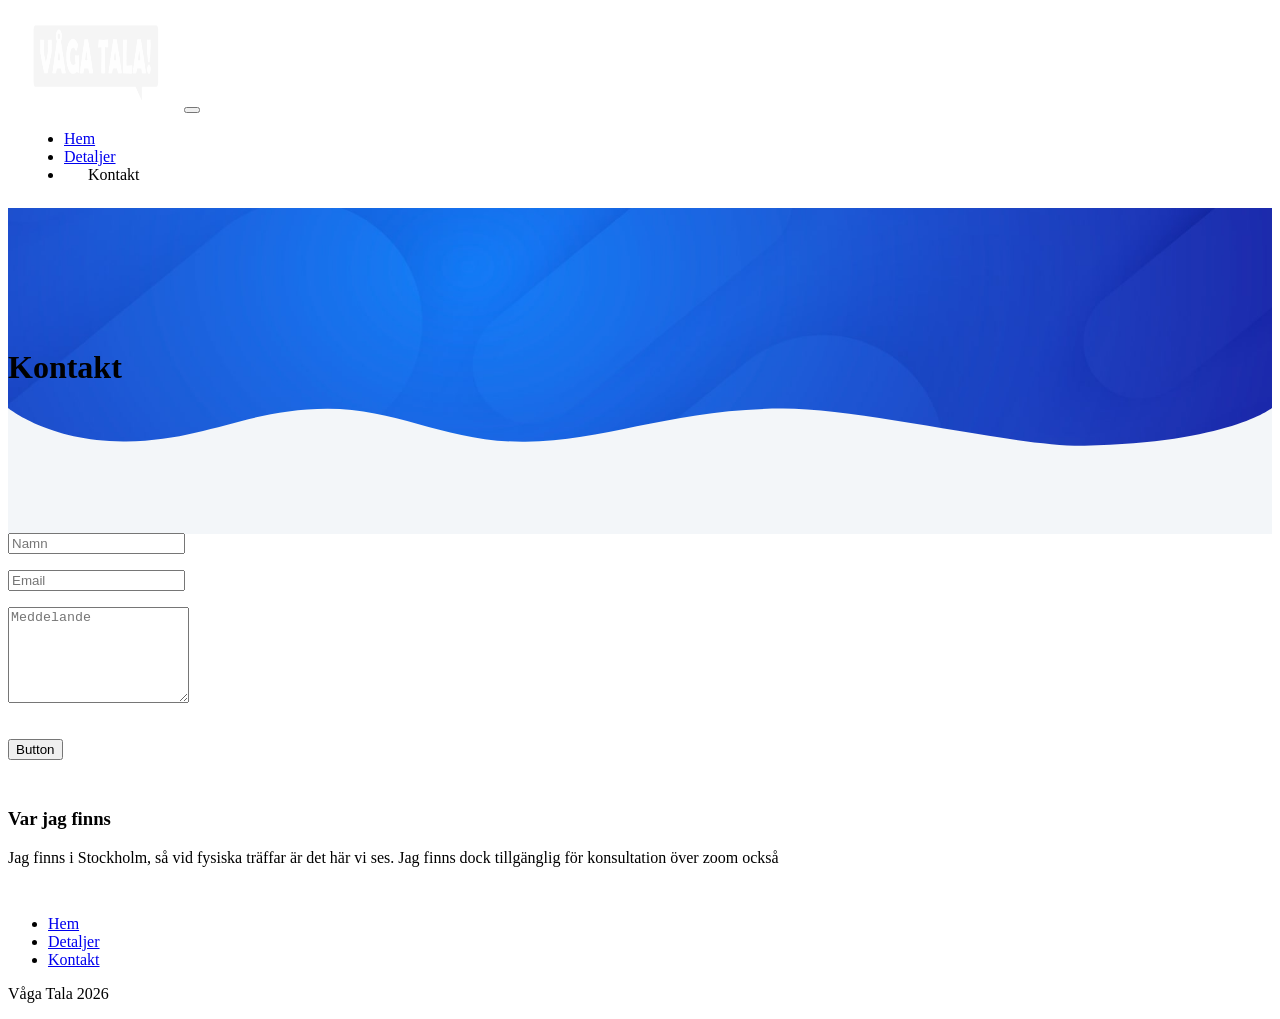
==== kontakt.html @ 86157892 "initial commit" ====
<!DOCTYPE html>
<html data-bs-theme="light" lang="en">

<head>
    <meta charset="utf-8">
    <meta name="viewport" content="width=device-width, initial-scale=1.0, shrink-to-fit=no">
    <title>Våga tala</title>
    <meta name="description" content="Information för dig som beslutat dig för att börja våga tala. bli av med scenskräck, skippa beta-blockerarna">
    <link rel="icon" type="image/png" sizes="16x16" href="assets/img/favicon.png">
    <link rel="stylesheet" href="assets/bootstrap/css/bootstrap.min.css">
    <link rel="stylesheet" href="https://fonts.googleapis.com/css?family=Open+Sans&amp;display=swap">
    <link rel="stylesheet" href="https://fonts.googleapis.com/css?family=Poppins&amp;display=swap">
    <link rel="stylesheet" href="assets/fonts/fontawesome-all.min.css">
    <link rel="stylesheet" href="assets/css/bss-overrides.css">
    <link rel="stylesheet" href="assets/css/bootstrap.compiled.css">
    <link rel="stylesheet" href="assets/css/styles.css">
</head>

<body>
    <nav class="navbar navbar-expand-lg fixed-top" style="background:#ffffff00;" data-bs-theme="dark">
        <div class="container-fluid"><a href="index.html"><img class="img-fluid" width="400" height="94" src="assets/img/vagatala_logo.png" style="width: 160px;"></a><button class="navbar-toggler" data-bs-toggle="collapse" data-bs-target="#navcol-1" type="button"><span class="navbar-toggler-icon"></span></button>
            <div class="collapse navbar-collapse" id="navcol-1">
                <ul class="navbar-nav ms-auto">
                    <li class="nav-item"><a class="nav-link fw-semibold" href="#">Hem</a></li>
                    <li class="nav-item"><a class="nav-link fw-semibold" href="#">Detaljer</a></li>
                    <li class="nav-item"><a class="btn btn-outline-light fw-semibold border rounded-pill border-light mx-4 px-4 nav-link" role="button">Kontakt</a></li>
                </ul>
            </div>
        </div>
    </nav>
    <header class="header">
        <div class="text-white pt-5 pb-4 hero" style="padding-top:120px;">
            <div class="container-xl">
                <div class="row">
                    <div class="col-12 p-4">
                        <h1>Kontakt</h1>
                    </div>
                </div>
            </div>
        </div><svg class="frame-decoration" data-name="Layer 2" xmlns="http://www.w3.org/2000/svg" preserveAspectRatio="none" viewBox="0 0 1920 192.275">
        <title>frame-decoration</title>
        <path class="cls-1" d="M0,158.755s63.9,52.163,179.472,50.736c121.494-1.5,185.839-49.738,305.984-49.733,109.21,0,181.491,51.733,300.537,50.233,123.941-1.562,225.214-50.126,390.43-50.374,123.821-.185,353.982,58.374,458.976,56.373,217.907-4.153,284.6-57.236,284.6-57.236V351.03H0V158.755Z" transform="translate(0 -158.755)"></path>
      </svg>
    </header>
    <section class="bg-light pb-4 contact">
        <div class="container">
            <div class="row">
                <div class="col-12">
                    <form method="post" action="https://formspree.io/f/mnjbgway">
                        <div class="mb-3"><input class="form-control form-control-lg" type="text" placeholder="Namn" inputmode="verbatim" name="name"></div>
                        <div class="mb-3"><input class="form-control form-control-lg" type="text" placeholder="Email" inputmode="email" name="email"></div>
                        <div class="mb-3"><textarea class="form-control form-control-lg" rows="6" name="message" placeholder="Meddelande"></textarea></div>
                        <div class="d-grid"><button class="btn btn-primary rounded-4 mt-3 text-white" type="submit">Button</button></div>
                    </form>
                </div>
            </div>
        </div>
    </section>
    <section class="my-5 location">
        <div class="container">
            <div class="row">
                <div class="col-10 offset-1">
                    <h3>Var jag finns</h3>
                    <p class="mb-4">Jag finns i Stockholm, så vid fysiska träffar är det här vi ses. Jag finns dock tillgänglig för konsultation över zoom också</p>
                    <div class="map" style="display: none;"><iframe
                src="https://www.google.com/maps/embed?pb=!1m18!1m12!1m3!1d1241.5303553091994!2d-0.14076024298621118!3d51.51210217963597!2m3!1f0!2f0!3f0!3m2!1i1024!2i768!4f13.1!3m3!1m2!1s0x487604d502268421%3A0x6a7d62889992f993!2sRegent+St%2C+Soho%2C+London+W1B+5TH%2C+UK!5e0!3m2!1sen!2sro!4v1476174541049"
                allowfullscreen
              ></iframe></div>
                </div>
            </div>
        </div>
    </section>
    <section class="text-bg-dark overflow-hidden py-4 social" id="social" style="display: none;">
        <div class="container">
            <div class="row">
                <div class="col-auto col-md-6 offset-md-3 fs-4 text-center">
                    <p>Stay connected and join our vibrant community. For any inquiries or assistance, feel free to reach out to us.</p>
                    <div class="d-flex justify-content-center gap-4 social-icons"><i class="fab fa-facebook-f fa-2x"></i><i class="fab fa-twitter fa-2x"></i><i class="fab fa-instagram fa-2x"></i><i class="fab fa-linkedin fa-2x"></i><i class="fab fa-pinterest fa-2x"></i></div>
                </div>
            </div>
        </div>
    </section>
    <footer class="text-light bg-dark border-primary py-4 border-top">
        <div class="container">
            <div class="row">
                <div class="col-auto col-md-8">
                    <ul class="nav nav-tabs border-0">
                        <li class="nav-item"><a class="nav-link link-light" href="index.html">Hem</a></li>
                        <li class="nav-item"><a class="nav-link link-light" href="#details">Detaljer</a></li>
                        <li class="nav-item"><a class="nav-link link-light" href="kontakt.html">Kontakt</a></li>
                    </ul>
                </div>
                <div class="col-auto col-md-4 d-flex flex-column justify-content-center align-items-center">
                    <p class="text-end d-none d-md-block ms-0 me-0">Våga Tala 2026&nbsp;</p>
                </div>
            </div>
        </div>
    </footer>
    <script src="assets/bootstrap/js/bootstrap.min.js"></script>
    <script src="assets/js/prpsa-static-form.js"></script>
    <script src="assets/js/navbar-scroll.js"></script>
</body>

</html>
---- assets/css/bss-overrides.css ----
:root, [data-bs-theme=light] {
  --bs-primary: #c167ef;
  --bs-primary-rgb: 193,103,239;
  --bs-primary-text-emphasis: #4D2960;
  --bs-primary-bg-subtle: #F3E1FC;
  --bs-primary-border-subtle: #E6C2F9;
  --bs-secondary: #10bcee;
  --bs-secondary-rgb: 16,188,238;
  --bs-secondary-text-emphasis: #064B5F;
  --bs-secondary-bg-subtle: #CFF2FC;
  --bs-secondary-border-subtle: #9FE4F8;
  --bs-light: #f3f6f9;
  --bs-light-rgb: 243,246,249;
  --bs-light-text-emphasis: #616264;
  --bs-light-bg-subtle: #FDFDFE;
  --bs-light-border-subtle: #FAFBFD;
  --bs-dark: #2b3041;
  --bs-dark-rgb: 43,48,65;
  --bs-dark-text-emphasis: #11131A;
  --bs-dark-bg-subtle: #D5D6D9;
  --bs-dark-border-subtle: #AAACB3;
  --bs-body-font-family: 'Open Sans', sans-serif;
}

.btn-primary {
  --bs-btn-color: #000000;
  --bs-btn-bg: #c167ef;
  --bs-btn-border-color: #c167ef;
  --bs-btn-hover-color: #000000;
  --bs-btn-hover-bg: #CA7EF1;
  --bs-btn-hover-border-color: #C776F1;
  --bs-btn-focus-shadow-rgb: 29,15,36;
  --bs-btn-active-color: #000000;
  --bs-btn-active-bg: #CD85F2;
  --bs-btn-active-border-color: #C776F1;
  --bs-btn-disabled-color: #000000;
  --bs-btn-disabled-bg: #c167ef;
  --bs-btn-disabled-border-color: #c167ef;
}

.btn-outline-primary {
  --bs-btn-color: #c167ef;
  --bs-btn-border-color: #c167ef;
  --bs-btn-focus-shadow-rgb: 193,103,239;
  --bs-btn-hover-color: #000000;
  --bs-btn-hover-bg: #c167ef;
  --bs-btn-hover-border-color: #c167ef;
  --bs-btn-active-color: #000000;
  --bs-btn-active-bg: #c167ef;
  --bs-btn-active-border-color: #c167ef;
  --bs-btn-disabled-color: #c167ef;
  --bs-btn-disabled-bg: transparent;
  --bs-btn-disabled-border-color: #c167ef;
}

.btn-secondary {
  --bs-btn-color: #000000;
  --bs-btn-bg: #10bcee;
  --bs-btn-border-color: #10bcee;
  --bs-btn-hover-color: #000000;
  --bs-btn-hover-bg: #34C6F1;
  --bs-btn-hover-border-color: #28C3F0;
  --bs-btn-focus-shadow-rgb: 2,28,36;
  --bs-btn-active-color: #000000;
  --bs-btn-active-bg: #40C9F1;
  --bs-btn-active-border-color: #28C3F0;
  --bs-btn-disabled-color: #000000;
  --bs-btn-disabled-bg: #10bcee;
  --bs-btn-disabled-border-color: #10bcee;
}

.btn-outline-secondary {
  --bs-btn-color: #10bcee;
  --bs-btn-border-color: #10bcee;
  --bs-btn-focus-shadow-rgb: 16,188,238;
  --bs-btn-hover-color: #000000;
  --bs-btn-hover-bg: #10bcee;
  --bs-btn-hover-border-color: #10bcee;
  --bs-btn-active-color: #000000;
  --bs-btn-active-bg: #10bcee;
  --bs-btn-active-border-color: #10bcee;
  --bs-btn-disabled-color: #10bcee;
  --bs-btn-disabled-bg: transparent;
  --bs-btn-disabled-border-color: #10bcee;
}

.btn-light {
  --bs-btn-color: #000000;
  --bs-btn-bg: #f3f6f9;
  --bs-btn-border-color: #f3f6f9;
  --bs-btn-hover-color: #000000;
  --bs-btn-hover-bg: #CFD1D4;
  --bs-btn-hover-border-color: #C2C5C7;
  --bs-btn-focus-shadow-rgb: 36,37,37;
  --bs-btn-active-color: #000000;
  --bs-btn-active-bg: #C2C5C7;
  --bs-btn-active-border-color: #B6B9BB;
  --bs-btn-disabled-color: #000000;
  --bs-btn-disabled-bg: #f3f6f9;
  --bs-btn-disabled-border-color: #f3f6f9;
}

.btn-outline-light {
  --bs-btn-color: #f3f6f9;
  --bs-btn-border-color: #f3f6f9;
  --bs-btn-focus-shadow-rgb: 243,246,249;
  --bs-btn-hover-color: #000000;
  --bs-btn-hover-bg: #f3f6f9;
  --bs-btn-hover-border-color: #f3f6f9;
  --bs-btn-active-color: #000000;
  --bs-btn-active-bg: #f3f6f9;
  --bs-btn-active-border-color: #f3f6f9;
  --bs-btn-disabled-color: #f3f6f9;
  --bs-btn-disabled-bg: transparent;
  --bs-btn-disabled-border-color: #f3f6f9;
}

.btn-dark {
  --bs-btn-color: #fff;
  --bs-btn-bg: #2b3041;
  --bs-btn-border-color: #2b3041;
  --bs-btn-hover-color: #fff;
  --bs-btn-hover-bg: #252937;
  --bs-btn-hover-border-color: #222634;
  --bs-btn-focus-shadow-rgb: 223,224,227;
  --bs-btn-active-color: #fff;
  --bs-btn-active-bg: #222634;
  --bs-btn-active-border-color: #202431;
  --bs-btn-disabled-color: #fff;
  --bs-btn-disabled-bg: #2b3041;
  --bs-btn-disabled-border-color: #2b3041;
}

.btn-outline-dark {
  --bs-btn-color: #2b3041;
  --bs-btn-border-color: #2b3041;
  --bs-btn-focus-shadow-rgb: 43,48,65;
  --bs-btn-hover-color: #fff;
  --bs-btn-hover-bg: #2b3041;
  --bs-btn-hover-border-color: #2b3041;
  --bs-btn-active-color: #fff;
  --bs-btn-active-bg: #2b3041;
  --bs-btn-active-border-color: #2b3041;
  --bs-btn-disabled-color: #2b3041;
  --bs-btn-disabled-bg: transparent;
  --bs-btn-disabled-border-color: #2b3041;
}

.mx-4 {
  margin-right: 1.5rem!important;
  margin-left: 1.5rem!important;
}

.my-3 {
  margin-top: 1rem!important;
  margin-bottom: 1rem!important;
}

.my-4 {
  margin-top: 1.5rem!important;
  margin-bottom: 1.5rem!important;
}

.my-5 {
  margin-top: 3rem!important;
  margin-bottom: 3rem!important;
}

.mt-3 {
  margin-top: 1rem!important;
}

.mt-4 {
  margin-top: 1.5rem!important;
}

.mt-5 {
  margin-top: 3rem!important;
}

.me-0 {
  margin-right: 0!important;
}

.mb-0 {
  margin-bottom: 0!important;
}

.mb-2 {
  margin-bottom: .5rem!important;
}

.mb-3 {
  margin-bottom: 1rem!important;
}

.mb-4 {
  margin-bottom: 1.5rem!important;
}

.mb-5 {
  margin-bottom: 3rem!important;
}

.mb-8 {
  margin-bottom: 7.5rem !important;
}

.ms-0 {
  margin-left: 0!important;
}

.ms-auto {
  margin-left: auto!important;
}
---- assets/css/styles.css ----
.navbar {
  --bs-navbar-padding-x: 1rem;
  --bs-navbar-padding-y: 0.5rem;
  --bs-navbar-dark-color: #fff;
  --bs-navbar-dark-hover-color: rgba(var(--bs-secondary),1);
  --bs-navbar-color: rgba(var(--bs-emphasis-color-rgb), 0.65);
  --bs-navbar-hover-color: rgba(var(--bs-emphasis-color-rgb), 0.8);
  --bs-navbar-disabled-color: rgba(var(--bs-emphasis-color-rgb), 0.3);
  --bs-navbar-active-color: rgba(var(--bs-emphasis-color-rgb), 1);
  --bs-navbar-brand-padding-y: 0.3125rem;
  --bs-navbar-brand-margin-end: 1rem;
  --bs-navbar-brand-font-size: 1.25rem;
  --bs-navbar-brand-color: rgba(var(--bs-emphasis-color-rgb), 1);
  --bs-navbar-brand-hover-color: rgba(var(--bs-emphasis-color-rgb), 1);
  --bs-navbar-nav-link-padding-x: 0.5rem;
  --bs-navbar-toggler-padding-y: 0.25rem;
  --bs-navbar-toggler-padding-x: 0.75rem;
  --bs-navbar-toggler-font-size: 1.25rem;
  --bs-navbar-toggler-icon-bg: url("data:image/svg+xml,%3csvg xmlns='http://www.w3.org/2000/svg' viewBox='0 0 30 30'%3e%3cpath stroke='rgba%2833, 37, 41, 0.75%29' stroke-linecap='round' stroke-miterlimit='10' stroke-width='2' d='M4 7h22M4 15h22M4 23h22'/%3e%3c/svg%3e");
  --bs-navbar-toggler-border-color: rgba(var(--bs-emphasis-color-rgb), 0.15);
  --bs-navbar-toggler-border-radius: var(--bs-border-radius);
  --bs-navbar-toggler-focus-width: 0.25rem;
  --bs-navbar-toggler-transition: box-shadow 0.15s ease-in-out;
  display: flex;
  flex-wrap: wrap;
  align-items: center;
  justify-content: space-between;
  padding: var(--bs-navbar-padding-y) var(--bs-navbar-padding-x);
}

.navbar-dark, .navbar[data-bs-theme=dark] {
  --bs-navbar-color: rgba(255, 255, 255, 0.80);
  --bs-navbar-hover-color: var(--bs-secondary);
  --bs-navbar-disabled-color: rgba(255, 255, 255, 0.25);
  --bs-navbar-active-color: #fff;
  --bs-navbar-brand-color: #fff;
  --bs-navbar-brand-hover-color: #fff;
  --bs-navbar-toggler-border-color: rgba(255, 255, 255, 0.1);
  --bs-navbar-toggler-icon-bg: url("data:image/svg+xml,%3csvg xmlns='http://www.w3.org/2000/svg' viewBox='0 0 30 30'%3e%3cpath stroke='rgba%28255, 255, 255, 0.55%29' stroke-linecap='round' stroke-miterlimit='10' stroke-width='2' d='M4 7h22M4 15h22M4 23h22'/%3e%3c/svg%3e");
}

.header {
  background: url("../../assets/img/header-background.jpg") center center no-repeat;
  background-size: cover;
}

.btn {
  --bs-btn-padding-x: 30px;
  --bs-btn-padding-y: 5px;
  /*--bs-btn-font-size: 1rem;*/
  /*--bs-btn-font-weight: 400;*/
  /*--bs-btn-line-height: 1.5;*/
  /*--bs-btn-color: var(--bs-body-color);*/
  /*--bs-btn-bg: var(--bs-primary);*/
  /*--bs-btn-border-width: var(--bs-border-width);*/
  /*--bs-btn-border-color: transparent;*/
  /*--bs-btn-border-radius: var(--bs-border-radius);*/
  /*--bs-btn-hover-border-color: transparent;*/
  /*--bs-btn-box-shadow: inset 0 1px 0 rgba(255, 255, 255, 0.15),0 1px 1px rgba(0, 0, 0, 0.075);*/
  /*--bs-btn-disabled-opacity: 0.65;*/
  /*--bs-btn-focus-box-shadow: 0 0 0 0.25rem rgba(var(--bs-btn-focus-shadow-rgb), .5);*/
  /*display: inline-block;*/
  /*padding: var(--bs-btn-padding-y) var(--bs-btn-padding-x);*/
  /*font-family: var(--bs-btn-font-family);*/
  /*font-size: var(--bs-btn-font-size);*/
  /*font-weight: var(--bs-btn-font-weight);*/
  /*line-height: var(--bs-btn-line-height);*/
  /*color: var(--bs-btn-color);*/
  /*text-align: center;*/
  /*text-decoration: none;*/
  /*vertical-align: middle;*/
  /*cursor: pointer;*/
  /*-webkit-user-select: none;*/
  /*-moz-user-select: none;*/
  /*user-select: none;*/
  /*border: var(--bs-btn-border-width) solid var(--bs-btn-border-color);*/
  /*border-radius: var(--bs-btn-border-radius);*/
  /*background-color: var(--bs-btn-bg);*/
  /*transition: color .15s ease-in-out,background-color .15s ease-in-out,border-color .15s ease-in-out,box-shadow .15s ease-in-out;*/
}

.navbar .btn-outline-light:hover {
  color: var(--bs-dark);
}

@media (max-width: 1000px) {
  .hero .image-container {
    display: flex;
    justify-content: center;
  }
}

@media (max-width: 1000px) {
  .hero .text-container {
    text-align: center;
  }
}

.download {
  background: url("../../assets/img/download-background.jpg") center center no-repeat;
  background-size: cover;
}

.frame-decoration {
  display: block;
  width: 100%;
  height: auto;
  margin-bottom: -1px;
  shape-rendering: auto;
}

.frame-decoration .cls-1 {
  fill: #f3f6f9;
}

.frame-decoration .cls-2 {
  fill: white;
}

.navbar-sticky {
  opacity: 0.9;
}

.navbar {
  transition: all 0.5s ease-in-out;
}

.modal-dialog {
  max-width: 1040px;
}

.image-container2 {
  margin-top: -6rem;
}

.social-icons i {
  /*color: #fff;*/
  /*transition: color 0.3s;*/
  /*cursor: pointer;*/
}

.social-icons i:hover {
  color: #3b5998;
}

.map iframe {
  left: 0;
  top: 0;
  height: 400px;
  width: 100%;
  border: none;
}
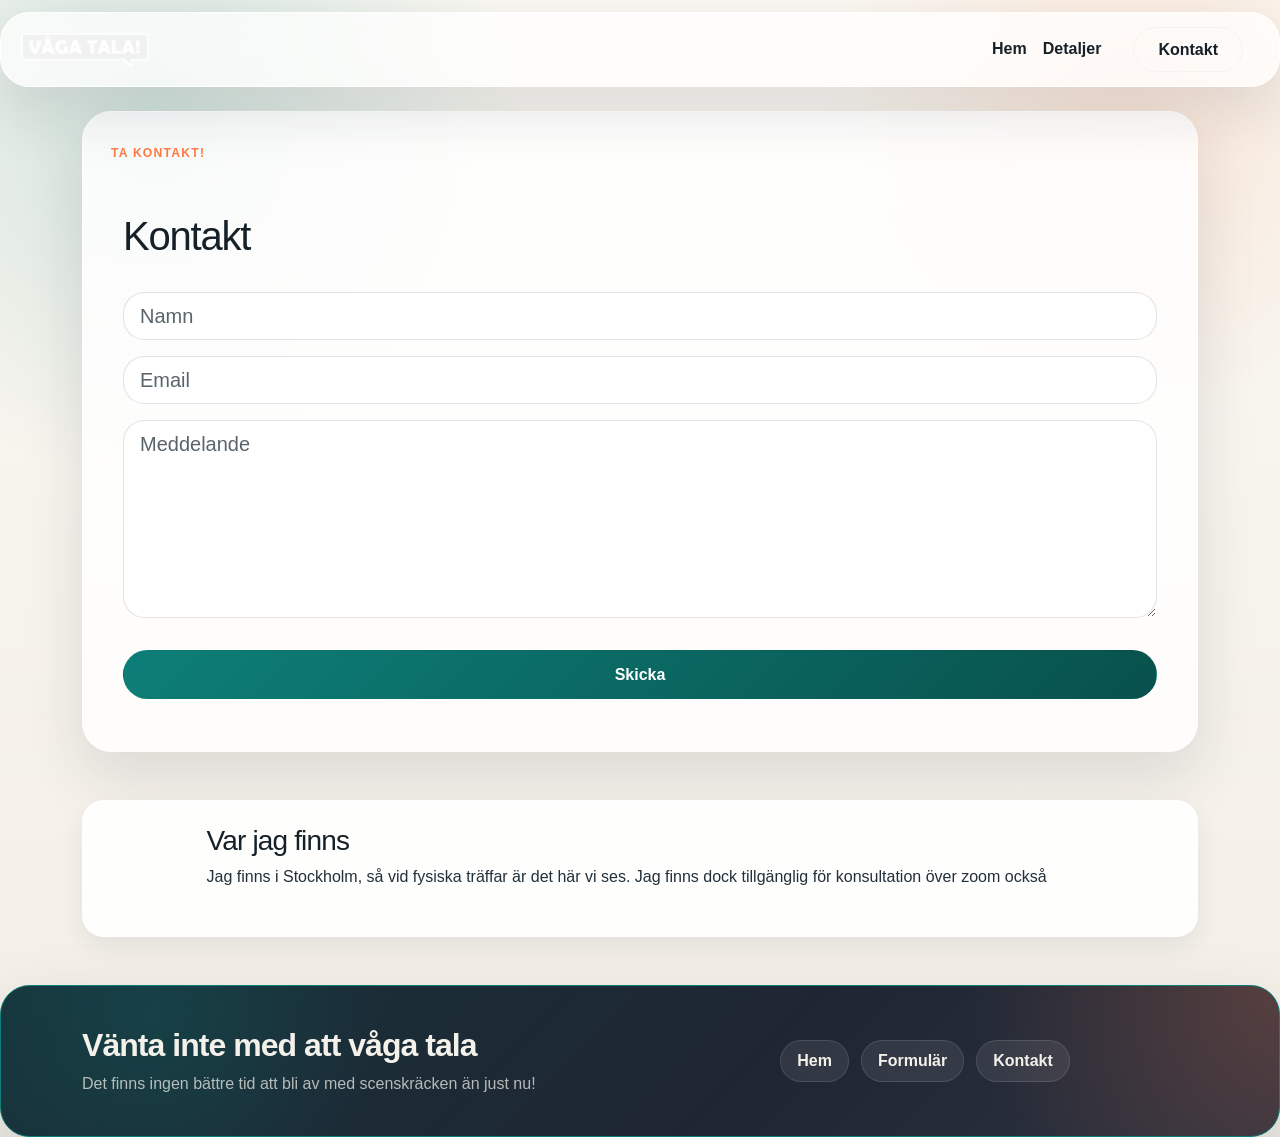
==== commit 488a6b66: "Refactor styles and update HTML structure for improved responsiveness and aesthetics - Commented out" ====
--- a/kontakt.html
+++ b/kontakt.html
@@ -8,69 +8,71 @@
     <meta name="description" content="Information för dig som beslutat dig för att börja våga tala. bli av med scenskräck, skippa beta-blockerarna">
     <link rel="icon" type="image/png" sizes="16x16" href="assets/img/favicon.png">
     <link rel="stylesheet" href="assets/bootstrap/css/bootstrap.min.css">
+    <link rel="stylesheet" href="https://fonts.googleapis.com/css?family=Inter&amp;display=swap">
+    <link rel="stylesheet" href="https://fonts.googleapis.com/css?family=Manrope&amp;display=swap">
     <link rel="stylesheet" href="https://fonts.googleapis.com/css?family=Open+Sans&amp;display=swap">
     <link rel="stylesheet" href="https://fonts.googleapis.com/css?family=Poppins&amp;display=swap">
     <link rel="stylesheet" href="assets/fonts/fontawesome-all.min.css">
     <link rel="stylesheet" href="assets/css/bss-overrides.css">
     <link rel="stylesheet" href="assets/css/bootstrap.compiled.css">
     <link rel="stylesheet" href="assets/css/styles.css">
+    <link rel="stylesheet" href="assets/css/gota.css">
 </head>
 
 <body>
-    <nav class="navbar navbar-expand-lg fixed-top" style="background:#ffffff00;" data-bs-theme="dark">
-        <div class="container-fluid"><a href="index.html"><img class="img-fluid" width="400" height="94" src="assets/img/vagatala_logo.png" style="width: 160px;"></a><button class="navbar-toggler" data-bs-toggle="collapse" data-bs-target="#navcol-1" type="button"><span class="navbar-toggler-icon"></span></button>
+    <nav class="navbar navbar-expand-lg fixed-top gota-sticky-nav">
+        <div class="container-fluid"><a href="index.html"><img class="img-fluid" width="400" height="94" src="assets/img/vagatala_logo.png" style="width:160px;"></a><button class="navbar-toggler" data-bs-toggle="collapse" data-bs-target="#navcol-1" type="button"><span class="navbar-toggler-icon"></span></button>
             <div class="collapse navbar-collapse" id="navcol-1">
                 <ul class="navbar-nav ms-auto">
-                    <li class="nav-item"><a class="nav-link fw-semibold" href="#">Hem</a></li>
-                    <li class="nav-item"><a class="nav-link fw-semibold" href="#">Detaljer</a></li>
-                    <li class="nav-item"><a class="btn btn-outline-light fw-semibold border rounded-pill border-light mx-4 px-4 nav-link" role="button">Kontakt</a></li>
+                    <li class="nav-item"><a class="nav-link fw-semibold" href="index.html">Hem</a></li>
+                    <li class="nav-item"><a class="nav-link fw-semibold" href="#approach">Detaljer</a></li>
+                    <li class="nav-item"><a class="btn btn-outline-light fw-semibold border rounded-pill border-light mx-4 px-4 nav-link" role="button" href="kontakt.html">Kontakt</a></li>
                 </ul>
             </div>
         </div>
     </nav>
-    <header class="header">
-        <div class="text-white pt-5 pb-4 hero" style="padding-top:120px;">
-            <div class="container-xl">
-                <div class="row">
-                    <div class="col-12 p-4">
-                        <h1>Kontakt</h1>
+    <div class="container">
+        <header class="header showcase-section"><span class="showcase-subtitle">ta kontakt!</span>
+            <div class="pt-5 pb-4" style="padding-top:120px;">
+                <div class="container-xl">
+                    <div class="row">
+                        <div class="col-12">
+                            <h1>Kontakt</h1>
+                        </div>
                     </div>
                 </div>
             </div>
-        </div><svg class="frame-decoration" data-name="Layer 2" xmlns="http://www.w3.org/2000/svg" preserveAspectRatio="none" viewBox="0 0 1920 192.275">
-        <title>frame-decoration</title>
-        <path class="cls-1" d="M0,158.755s63.9,52.163,179.472,50.736c121.494-1.5,185.839-49.738,305.984-49.733,109.21,0,181.491,51.733,300.537,50.233,123.941-1.562,225.214-50.126,390.43-50.374,123.821-.185,353.982,58.374,458.976,56.373,217.907-4.153,284.6-57.236,284.6-57.236V351.03H0V158.755Z" transform="translate(0 -158.755)"></path>
-      </svg>
-    </header>
-    <section class="bg-light pb-4 contact">
-        <div class="container">
-            <div class="row">
-                <div class="col-12">
-                    <form method="post" action="https://formspree.io/f/mnjbgway">
-                        <div class="mb-3"><input class="form-control form-control-lg" type="text" placeholder="Namn" inputmode="verbatim" name="name"></div>
-                        <div class="mb-3"><input class="form-control form-control-lg" type="text" placeholder="Email" inputmode="email" name="email"></div>
-                        <div class="mb-3"><textarea class="form-control form-control-lg" rows="6" name="message" placeholder="Meddelande"></textarea></div>
-                        <div class="d-grid"><button class="btn btn-primary rounded-4 mt-3 text-white" type="submit">Button</button></div>
-                    </form>
+            <section class="pb-4 contact">
+                <div class="container">
+                    <div class="row">
+                        <div class="col-12">
+                            <form method="post" action="https://formspree.io/f/mnjbgway">
+                                <div class="mb-3"><input class="form-control form-control-lg" type="text" placeholder="Namn" inputmode="verbatim" name="name"></div>
+                                <div class="mb-3"><input class="form-control form-control-lg" type="text" placeholder="Email" inputmode="email" name="email"></div>
+                                <div class="mb-3"><textarea class="form-control form-control-lg" rows="6" name="message" placeholder="Meddelande"></textarea></div>
+                                <div class="d-grid"><button class="btn btn-primary rounded-4 mt-3 text-white" type="submit">Skicka</button></div>
+                            </form>
+                        </div>
+                    </div>
                 </div>
-            </div>
-        </div>
-    </section>
-    <section class="my-5 location">
-        <div class="container">
-            <div class="row">
-                <div class="col-10 offset-1">
-                    <h3>Var jag finns</h3>
-                    <p class="mb-4">Jag finns i Stockholm, så vid fysiska träffar är det här vi ses. Jag finns dock tillgänglig för konsultation över zoom också</p>
-                    <div class="map" style="display: none;"><iframe
+            </section>
+        </header>
+        <section class="my-5 location pattern-card">
+            <div class="container">
+                <div class="row">
+                    <div class="col-10 offset-1">
+                        <h3>Var jag finns</h3>
+                        <p class="mb-4">Jag finns i Stockholm, så vid fysiska träffar är det här vi ses. Jag finns dock tillgänglig för konsultation över zoom också</p>
+                        <div class="map" style="display: none;"><iframe
                 src="https://www.google.com/maps/embed?pb=!1m18!1m12!1m3!1d1241.5303553091994!2d-0.14076024298621118!3d51.51210217963597!2m3!1f0!2f0!3f0!3m2!1i1024!2i768!4f13.1!3m3!1m2!1s0x487604d502268421%3A0x6a7d62889992f993!2sRegent+St%2C+Soho%2C+London+W1B+5TH%2C+UK!5e0!3m2!1sen!2sro!4v1476174541049"
                 allowfullscreen
               ></iframe></div>
+                    </div>
                 </div>
             </div>
-        </div>
-    </section>
-    <section class="text-bg-dark overflow-hidden py-4 social" id="social" style="display: none;">
+        </section>
+    </div>
+    <section class="text-bg-dark overflow-hidden py-4 social" id="social" style="display:none;">
         <div class="container">
             <div class="row">
                 <div class="col-auto col-md-6 offset-md-3 fs-4 text-center">
@@ -80,25 +82,21 @@
             </div>
         </div>
     </section>
-    <footer class="text-light bg-dark border-primary py-4 border-top">
+    <footer class="text-light bg-dark border-primary py-4 gota-footer">
         <div class="container">
             <div class="row">
-                <div class="col-auto col-md-8">
-                    <ul class="nav nav-tabs border-0">
-                        <li class="nav-item"><a class="nav-link link-light" href="index.html">Hem</a></li>
-                        <li class="nav-item"><a class="nav-link link-light" href="#details">Detaljer</a></li>
-                        <li class="nav-item"><a class="nav-link link-light" href="kontakt.html">Kontakt</a></li>
-                    </ul>
+                <div class="col-auto col-md-6">
+                    <h2 class="mt-3 gota-footer-title">Vänta inte med att våga tala</h2>
+                    <p class="gota-footer-note">Det finns ingen bättre tid att bli av med scenskräcken än just nu!</p>
                 </div>
-                <div class="col-auto col-md-4 d-flex flex-column justify-content-center align-items-center">
-                    <p class="text-end d-none d-md-block ms-0 me-0">Våga Tala 2026&nbsp;</p>
+                <div class="col-auto col-md-6 d-flex flex-column justify-content-center align-items-center">
+                    <div class="gota-footer-links"><a href="#">Hem</a><a href="#">Formulär</a><a href="#">Kontakt</a></div>
                 </div>
             </div>
         </div>
     </footer>
     <script src="assets/bootstrap/js/bootstrap.min.js"></script>
     <script src="assets/js/prpsa-static-form.js"></script>
-    <script src="assets/js/navbar-scroll.js"></script>
 </body>
 
 </html>
--- a/assets/css/bss-overrides.css
+++ b/assets/css/bss-overrides.css
@@ -147,70 +147,74 @@
 }
 
 .mx-4 {
-  margin-right: 1.5rem!important;
-  margin-left: 1.5rem!important;
+  margin-right: 1.5rem !important;
+  margin-left: 1.5rem !important;
 }
 
 .my-3 {
-  margin-top: 1rem!important;
-  margin-bottom: 1rem!important;
+  margin-top: 1rem !important;
+  margin-bottom: 1rem !important;
 }
 
 .my-4 {
-  margin-top: 1.5rem!important;
-  margin-bottom: 1.5rem!important;
+  margin-top: 1.5rem !important;
+  margin-bottom: 1.5rem !important;
 }
 
 .my-5 {
-  margin-top: 3rem!important;
-  margin-bottom: 3rem!important;
+  margin-top: 3rem !important;
+  margin-bottom: 3rem !important;
+}
+
+.mt-0 {
+  margin-top: 0 !important;
+}
+
+.mt-1 {
+  margin-top: 0.25rem !important;
 }
 
 .mt-3 {
-  margin-top: 1rem!important;
+  margin-top: 1rem !important;
 }
 
 .mt-4 {
-  margin-top: 1.5rem!important;
+  margin-top: 1.5rem !important;
 }
 
 .mt-5 {
-  margin-top: 3rem!important;
-}
-
-.me-0 {
-  margin-right: 0!important;
+  margin-top: 3rem !important;
 }
 
 .mb-0 {
-  margin-bottom: 0!important;
+  margin-bottom: 0 !important;
+}
+
+.mb-1 {
+  margin-bottom: 0.25rem !important;
 }
 
 .mb-2 {
-  margin-bottom: .5rem!important;
+  margin-bottom: 0.5rem !important;
 }
 
 .mb-3 {
-  margin-bottom: 1rem!important;
+  margin-bottom: 1rem !important;
 }
 
 .mb-4 {
-  margin-bottom: 1.5rem!important;
+  margin-bottom: 1.5rem !important;
 }
 
 .mb-5 {
-  margin-bottom: 3rem!important;
+  margin-bottom: 3rem !important;
 }
 
 .mb-8 {
   margin-bottom: 7.5rem !important;
 }
 
-.ms-0 {
-  margin-left: 0!important;
-}
-
 .ms-auto {
-  margin-left: auto!important;
-}
-
+  margin-left: auto !important;
+}
+
--- a/assets/css/styles.css
+++ b/assets/css/styles.css
@@ -40,7 +40,7 @@
 }
 
 .header {
-  background: url("../../assets/img/header-background.jpg") center center no-repeat;
+  /*background: url("../../assets/img/header-background.jpg") center center no-repeat;*/
   background-size: cover;
 }
 
@@ -125,6 +125,13 @@
   transition: all 0.5s ease-in-out;
 }
 
+@media (max-width: 1000px) {
+  .navbar {
+    background-color: var(--bs-dark) !important;
+    box-shadow: 0 2px 10px rgba(0,0,0,0.3);
+  }
+}
+
 .modal-dialog {
   max-width: 1040px;
 }
--- a/assets/css/gota.css
+++ b/assets/css/gota.css
@@ -0,0 +1,16086 @@
+/* !
+ * Bootstrap  v5.3.8 (https://getbootstrap.com/)
+ * Copyright 2011-2025 The Bootstrap Authors
+ * Licensed under MIT (https://github.com/twbs/bootstrap/blob/main/LICENSE) */
+
+:root, [data-bs-theme=light] {
+  --bs-blue: #0d6efd;
+  --bs-indigo: #6610f2;
+  --bs-purple: #6f42c1;
+  --bs-pink: #d63384;
+  --bs-red: #dc3545;
+  --bs-orange: #fd7e14;
+  --bs-yellow: #ffc107;
+  --bs-green: #198754;
+  --bs-teal: #20c997;
+  --bs-cyan: #0dcaf0;
+  --bs-black: #000;
+  --bs-white: #fff;
+  --bs-gray: #6c757d;
+  --bs-gray-dark: #343a40;
+  --bs-gray-100: #f8f9fa;
+  --bs-gray-200: #e9ecef;
+  --bs-gray-300: #dee2e6;
+  --bs-gray-400: #ced4da;
+  --bs-gray-500: #adb5bd;
+  --bs-gray-600: #6c757d;
+  --bs-gray-700: #495057;
+  --bs-gray-800: #343a40;
+  --bs-gray-900: #212529;
+  --bs-primary: #0d7f78;
+  --bs-secondary: #ff7a45;
+  --bs-success: #1fa971;
+  --bs-info: #3687d9;
+  --bs-warning: #d9961a;
+  --bs-danger: #d8516b;
+  --bs-light: #f5f3ee;
+  --bs-dark: #18222d;
+  --bs-primary-rgb: 13, 127, 120;
+  --bs-secondary-rgb: 255, 122, 69;
+  --bs-success-rgb: 31, 169, 113;
+  --bs-info-rgb: 54, 135, 217;
+  --bs-warning-rgb: 217, 150, 26;
+  --bs-danger-rgb: 216, 81, 107;
+  --bs-light-rgb: 245, 243, 238;
+  --bs-dark-rgb: 24, 34, 45;
+  --bs-primary-text-emphasis: rgb(5.2, 50.8, 48);
+  --bs-secondary-text-emphasis: rgb(102, 48.8, 27.6);
+  --bs-success-text-emphasis: rgb(12.4, 67.6, 45.2);
+  --bs-info-text-emphasis: rgb(21.6, 54, 86.8);
+  --bs-warning-text-emphasis: rgb(86.8, 60, 10.4);
+  --bs-danger-text-emphasis: rgb(86.4, 32.4, 42.8);
+  --bs-light-text-emphasis: #495057;
+  --bs-dark-text-emphasis: #495057;
+  --bs-primary-bg-subtle: rgb(206.6, 229.4, 228);
+  --bs-secondary-bg-subtle: rgb(255, 228.4, 217.8);
+  --bs-success-bg-subtle: rgb(210.2, 237.8, 226.6);
+  --bs-info-bg-subtle: rgb(214.8, 231, 247.4);
+  --bs-warning-bg-subtle: rgb(247.4, 234, 209.2);
+  --bs-danger-bg-subtle: rgb(247.2, 220.2, 225.4);
+  --bs-light-bg-subtle: rgb(251.5, 252, 252.5);
+  --bs-dark-bg-subtle: #ced4da;
+  --bs-primary-border-subtle: rgb(158.2, 203.8, 201);
+  --bs-secondary-border-subtle: rgb(255, 201.8, 180.6);
+  --bs-success-border-subtle: rgb(165.4, 220.6, 198.2);
+  --bs-info-border-subtle: rgb(174.6, 207, 239.8);
+  --bs-warning-border-subtle: rgb(239.8, 213, 163.4);
+  --bs-danger-border-subtle: rgb(239.4, 185.4, 195.8);
+  --bs-light-border-subtle: #e9ecef;
+  --bs-dark-border-subtle: #adb5bd;
+  --bs-white-rgb: 255, 255, 255;
+  --bs-black-rgb: 0, 0, 0;
+  --bs-font-sans-serif: "Segoe UI", "Helvetica Neue", sans-serif;
+  --bs-font-monospace: SFMono-Regular, Menlo, Monaco, Consolas, "Liberation Mono", "Courier New", monospace;
+  --bs-gradient: linear-gradient(180deg, rgba(255, 255, 255, 0.15), rgba(255, 255, 255, 0));
+  --bs-body-font-family: var(--bs-font-sans-serif);
+  --bs-body-font-size: 1rem;
+  --bs-body-font-weight: 400;
+  --bs-body-line-height: 1.5;
+  --bs-body-color: #21303a;
+  --bs-body-color-rgb: 33, 48, 58;
+  --bs-body-bg: #f7f5ef;
+  --bs-body-bg-rgb: 247, 245, 239;
+  --bs-emphasis-color: #000;
+  --bs-emphasis-color-rgb: 0, 0, 0;
+  --bs-secondary-color: rgba(33, 48, 58, 0.75);
+  --bs-secondary-color-rgb: 33, 48, 58;
+  --bs-secondary-bg: #e9ecef;
+  --bs-secondary-bg-rgb: 233, 236, 239;
+  --bs-tertiary-color: rgba(33, 48, 58, 0.5);
+  --bs-tertiary-color-rgb: 33, 48, 58;
+  --bs-tertiary-bg: #f8f9fa;
+  --bs-tertiary-bg-rgb: 248, 249, 250;
+  --bs-heading-color: inherit;
+  --bs-link-color: #0d7f78;
+  --bs-link-color-rgb: 13, 127, 120;
+  --bs-link-decoration: underline;
+  --bs-link-hover-color: rgb(10.4, 101.6, 96);
+  --bs-link-hover-color-rgb: 10, 102, 96;
+  --bs-code-color: #d63384;
+  --bs-highlight-color: #21303a;
+  --bs-highlight-bg: rgb(255, 242.6, 205.4);
+  --bs-border-width: 1px;
+  --bs-border-style: solid;
+  --bs-border-color: rgba(24, 34, 45, 0.1);
+  --bs-border-color-translucent: rgba(0, 0, 0, 0.175);
+  --bs-border-radius: 1rem;
+  --bs-border-radius-sm: 0.75rem;
+  --bs-border-radius-lg: 1.35rem;
+  --bs-border-radius-xl: 1.85rem;
+  --bs-border-radius-xxl: 2.4rem;
+  --bs-border-radius-2xl: var(--bs-border-radius-xxl);
+  --bs-border-radius-pill: 999px;
+  --bs-box-shadow: 0 24px 60px rgba(24, 34, 45, 0.12);
+  --bs-box-shadow-sm: 0 10px 24px rgba(24, 34, 45, 0.08);
+  --bs-box-shadow-lg: 0 36px 80px rgba(24, 34, 45, 0.18);
+  --bs-box-shadow-inset: inset 0 1px 2px rgba(0, 0, 0, 0.075);
+  --bs-focus-ring-width: 0.25rem;
+  --bs-focus-ring-opacity: 0.25;
+  --bs-focus-ring-color: rgba(13, 127, 120, 0.25);
+  --bs-form-valid-color: #1fa971;
+  --bs-form-valid-border-color: #1fa971;
+  --bs-form-invalid-color: #d8516b;
+  --bs-form-invalid-border-color: #d8516b;
+}
+
+[data-bs-theme=dark] {
+  color-scheme: dark;
+  --bs-body-color: #dee2e6;
+  --bs-body-color-rgb: 222, 226, 230;
+  --bs-body-bg: #212529;
+  --bs-body-bg-rgb: 33, 37, 41;
+  --bs-emphasis-color: #fff;
+  --bs-emphasis-color-rgb: 255, 255, 255;
+  --bs-secondary-color: rgba(222, 226, 230, 0.75);
+  --bs-secondary-color-rgb: 222, 226, 230;
+  --bs-secondary-bg: #343a40;
+  --bs-secondary-bg-rgb: 52, 58, 64;
+  --bs-tertiary-color: rgba(222, 226, 230, 0.5);
+  --bs-tertiary-color-rgb: 222, 226, 230;
+  --bs-tertiary-bg: rgb(42.5, 47.5, 52.5);
+  --bs-tertiary-bg-rgb: 43, 48, 53;
+  --bs-primary-text-emphasis: rgb(109.8, 178.2, 174);
+  --bs-secondary-text-emphasis: rgb(255, 175.2, 143.4);
+  --bs-success-text-emphasis: rgb(120.6, 203.4, 169.8);
+  --bs-info-text-emphasis: rgb(134.4, 183, 232.2);
+  --bs-warning-text-emphasis: rgb(232.2, 192, 117.6);
+  --bs-danger-text-emphasis: rgb(231.6, 150.6, 166.2);
+  --bs-light-text-emphasis: #f8f9fa;
+  --bs-dark-text-emphasis: #dee2e6;
+  --bs-primary-bg-subtle: rgb(2.6, 25.4, 24);
+  --bs-secondary-bg-subtle: rgb(51, 24.4, 13.8);
+  --bs-success-bg-subtle: rgb(6.2, 33.8, 22.6);
+  --bs-info-bg-subtle: rgb(10.8, 27, 43.4);
+  --bs-warning-bg-subtle: rgb(43.4, 30, 5.2);
+  --bs-danger-bg-subtle: rgb(43.2, 16.2, 21.4);
+  --bs-light-bg-subtle: #343a40;
+  --bs-dark-bg-subtle: #1a1d20;
+  --bs-primary-border-subtle: rgb(7.8, 76.2, 72);
+  --bs-secondary-border-subtle: rgb(153, 73.2, 41.4);
+  --bs-success-border-subtle: rgb(18.6, 101.4, 67.8);
+  --bs-info-border-subtle: rgb(32.4, 81, 130.2);
+  --bs-warning-border-subtle: rgb(130.2, 90, 15.6);
+  --bs-danger-border-subtle: rgb(129.6, 48.6, 64.2);
+  --bs-light-border-subtle: #495057;
+  --bs-dark-border-subtle: #343a40;
+  --bs-heading-color: inherit;
+  --bs-link-color: rgb(109.8, 178.2, 174);
+  --bs-link-hover-color: rgb(138.84, 193.56, 190.2);
+  --bs-link-color-rgb: 110, 178, 174;
+  --bs-link-hover-color-rgb: 139, 194, 190;
+  --bs-code-color: rgb(230.4, 132.6, 181.2);
+  --bs-highlight-color: #dee2e6;
+  --bs-highlight-bg: rgb(102, 77.2, 2.8);
+  --bs-border-color: #495057;
+  --bs-border-color-translucent: rgba(255, 255, 255, 0.15);
+  --bs-form-valid-color: rgb(117, 183, 152.4);
+  --bs-form-valid-border-color: rgb(117, 183, 152.4);
+  --bs-form-invalid-color: rgb(234, 133.8, 143.4);
+  --bs-form-invalid-border-color: rgb(234, 133.8, 143.4);
+}
+
+*, *::before, *::after {
+  box-sizing: border-box;
+}
+
+@media (prefers-reduced-motion: no-preference) {
+  :root {
+    scroll-behavior: smooth;
+  }
+}
+
+body {
+  margin: 0;
+  font-family: var(--bs-body-font-family);
+  font-size: var(--bs-body-font-size);
+  font-weight: var(--bs-body-font-weight);
+  line-height: var(--bs-body-line-height);
+  color: var(--bs-body-color);
+  text-align: var(--bs-body-text-align);
+  background-color: var(--bs-body-bg);
+  -webkit-text-size-adjust: 100%;
+  -webkit-tap-highlight-color: rgba(0, 0, 0, 0);
+}
+
+hr {
+  margin: 1rem 0;
+  color: inherit;
+  border: 0;
+  border-top: var(--bs-border-width) solid;
+  opacity: 0.25;
+}
+
+h6, .h6, h5, .h5, h4, .h4, h3, .h3, h2, .h2, h1, .h1 {
+  margin-top: 0;
+  margin-bottom: 0.5rem;
+  font-weight: 500;
+  line-height: 1.2;
+  color: var(--bs-heading-color);
+}
+
+h1, .h1 {
+  font-size: calc(1.375rem + 1.5vw);
+}
+
+@media (min-width: 1200px) {
+  h1, .h1 {
+    font-size: 2.5rem;
+  }
+}
+
+h2, .h2 {
+  font-size: calc(1.325rem + 0.9vw);
+}
+
+@media (min-width: 1200px) {
+  h2, .h2 {
+    font-size: 2rem;
+  }
+}
+
+h3, .h3 {
+  font-size: calc(1.3rem + 0.6vw);
+}
+
+@media (min-width: 1200px) {
+  h3, .h3 {
+    font-size: 1.75rem;
+  }
+}
+
+h4, .h4 {
+  font-size: calc(1.275rem + 0.3vw);
+}
+
+@media (min-width: 1200px) {
+  h4, .h4 {
+    font-size: 1.5rem;
+  }
+}
+
+h5, .h5 {
+  font-size: 1.25rem;
+}
+
+h6, .h6 {
+  font-size: 1rem;
+}
+
+p {
+  margin-top: 0;
+  margin-bottom: 1rem;
+}
+
+abbr[title] {
+  text-decoration: underline dotted;
+  cursor: help;
+  text-decoration-skip-ink: none;
+}
+
+address {
+  margin-bottom: 1rem;
+  font-style: normal;
+  line-height: inherit;
+}
+
+ol, ul {
+  padding-left: 2rem;
+}
+
+ol, ul, dl {
+  margin-top: 0;
+  margin-bottom: 1rem;
+}
+
+ol ol, ul ul, ol ul, ul ol {
+  margin-bottom: 0;
+}
+
+dt {
+  font-weight: 700;
+}
+
+dd {
+  margin-bottom: 0.5rem;
+  margin-left: 0;
+}
+
+blockquote {
+  margin: 0 0 1rem;
+}
+
+b, strong {
+  font-weight: bolder;
+}
+
+small, .small {
+  font-size: 0.875em;
+}
+
+mark, .mark {
+  padding: 0.1875em;
+  color: var(--bs-highlight-color);
+  background-color: var(--bs-highlight-bg);
+}
+
+sub, sup {
+  position: relative;
+  font-size: 0.75em;
+  line-height: 0;
+  vertical-align: baseline;
+}
+
+sub {
+  bottom: -0.25em;
+}
+
+sup {
+  top: -0.5em;
+}
+
+a {
+  color: rgba(var(--bs-link-color-rgb), var(--bs-link-opacity, 1));
+  text-decoration: underline;
+}
+
+a:hover {
+  --bs-link-color-rgb: var(--bs-link-hover-color-rgb);
+}
+
+a:not([href]):not([class]), a:not([href]):not([class]):hover {
+  color: inherit;
+  text-decoration: none;
+}
+
+pre, code, kbd, samp {
+  font-family: var(--bs-font-monospace);
+  font-size: 1em;
+}
+
+pre {
+  display: block;
+  margin-top: 0;
+  margin-bottom: 1rem;
+  overflow: auto;
+  font-size: 0.875em;
+}
+
+pre code {
+  font-size: inherit;
+  color: inherit;
+  word-break: normal;
+}
+
+code {
+  font-size: 0.875em;
+  color: var(--bs-code-color);
+  word-wrap: break-word;
+}
+
+a > code {
+  color: inherit;
+}
+
+kbd {
+  padding: 0.1875rem 0.375rem;
+  font-size: 0.875em;
+  color: var(--bs-body-bg);
+  background-color: var(--bs-body-color);
+  border-radius: 0.75rem;
+}
+
+kbd kbd {
+  padding: 0;
+  font-size: 1em;
+}
+
+figure {
+  margin: 0 0 1rem;
+}
+
+img, svg {
+  vertical-align: middle;
+}
+
+table {
+  caption-side: bottom;
+  border-collapse: collapse;
+}
+
+caption {
+  padding-top: 0.5rem;
+  padding-bottom: 0.5rem;
+  color: var(--bs-secondary-color);
+  text-align: left;
+}
+
+th {
+  text-align: inherit;
+  text-align: -webkit-match-parent;
+}
+
+thead, tbody, tfoot, tr, td, th {
+  border-color: inherit;
+  border-style: solid;
+  border-width: 0;
+}
+
+label {
+  display: inline-block;
+}
+
+button {
+  border-radius: 0;
+}
+
+button:focus:not(:focus-visible) {
+  outline: 0;
+}
+
+input, button, select, optgroup, textarea {
+  margin: 0;
+  font-family: inherit;
+  font-size: inherit;
+  line-height: inherit;
+}
+
+button, select {
+  text-transform: none;
+}
+
+[role=button] {
+  cursor: pointer;
+}
+
+select {
+  word-wrap: normal;
+}
+
+select:disabled {
+  opacity: 1;
+}
+
+[list]:not([type=date]):not([type=datetime-local]):not([type=month]):not([type=week]):not([type=time])::-webkit-calendar-picker-indicator {
+  display: none !important;
+}
+
+button, [type=button], [type=reset], [type=submit] {
+  -webkit-appearance: button;
+}
+
+button:not(:disabled), [type=button]:not(:disabled), [type=reset]:not(:disabled), [type=submit]:not(:disabled) {
+  cursor: pointer;
+}
+
+::-moz-focus-inner {
+  padding: 0;
+  border-style: none;
+}
+
+textarea {
+  resize: vertical;
+}
+
+fieldset {
+  min-width: 0;
+  padding: 0;
+  margin: 0;
+  border: 0;
+}
+
+legend {
+  float: left;
+  width: 100%;
+  padding: 0;
+  margin-bottom: 0.5rem;
+  line-height: inherit;
+  font-size: calc(1.275rem + 0.3vw);
+}
+
+@media (min-width: 1200px) {
+  legend {
+    font-size: 1.5rem;
+  }
+}
+
+legend + * {
+  clear: left;
+}
+
+::-webkit-datetime-edit-fields-wrapper, ::-webkit-datetime-edit-text, ::-webkit-datetime-edit-minute, ::-webkit-datetime-edit-hour-field, ::-webkit-datetime-edit-day-field, ::-webkit-datetime-edit-month-field, ::-webkit-datetime-edit-year-field {
+  padding: 0;
+}
+
+::-webkit-inner-spin-button {
+  height: auto;
+}
+
+[type=search] {
+  -webkit-appearance: textfield;
+  outline-offset: -2px;
+}
+
+[type=search]::-webkit-search-cancel-button {
+  cursor: pointer;
+  filter: grayscale(1);
+}
+
+/* rtl:raw:
+[type="tel"],
+[type="url"],
+[type="email"],
+[type="number"] {
+  direction: ltr;
+} */
+
+::-webkit-search-decoration {
+  -webkit-appearance: none;
+}
+
+::-webkit-color-swatch-wrapper {
+  padding: 0;
+}
+
+::file-selector-button {
+  font: inherit;
+  -webkit-appearance: button;
+}
+
+output {
+  display: inline-block;
+}
+
+iframe {
+  border: 0;
+}
+
+summary {
+  display: list-item;
+  cursor: pointer;
+}
+
+progress {
+  vertical-align: baseline;
+}
+
+[hidden] {
+  display: none !important;
+}
+
+.lead {
+  font-size: 1.25rem;
+  font-weight: 300;
+}
+
+.display-1 {
+  font-weight: 300;
+  line-height: 1.2;
+  font-size: calc(1.625rem + 4.5vw);
+}
+
+@media (min-width: 1200px) {
+  .display-1 {
+    font-size: 5rem;
+  }
+}
+
+.display-2 {
+  font-weight: 300;
+  line-height: 1.2;
+  font-size: calc(1.575rem + 3.9vw);
+}
+
+@media (min-width: 1200px) {
+  .display-2 {
+    font-size: 4.5rem;
+  }
+}
+
+.display-3 {
+  font-weight: 300;
+  line-height: 1.2;
+  font-size: calc(1.525rem + 3.3vw);
+}
+
+@media (min-width: 1200px) {
+  .display-3 {
+    font-size: 4rem;
+  }
+}
+
+.display-4 {
+  font-weight: 300;
+  line-height: 1.2;
+  font-size: calc(1.475rem + 2.7vw);
+}
+
+@media (min-width: 1200px) {
+  .display-4 {
+    font-size: 3.5rem;
+  }
+}
+
+.display-5 {
+  font-weight: 300;
+  line-height: 1.2;
+  font-size: calc(1.425rem + 2.1vw);
+}
+
+@media (min-width: 1200px) {
+  .display-5 {
+    font-size: 3rem;
+  }
+}
+
+.display-6 {
+  font-weight: 300;
+  line-height: 1.2;
+  font-size: calc(1.375rem + 1.5vw);
+}
+
+@media (min-width: 1200px) {
+  .display-6 {
+    font-size: 2.5rem;
+  }
+}
+
+.list-unstyled {
+  padding-left: 0;
+  list-style: none;
+}
+
+.list-inline {
+  padding-left: 0;
+  list-style: none;
+}
+
+.list-inline-item {
+  display: inline-block;
+}
+
+.list-inline-item:not(:last-child) {
+  margin-right: 0.5rem;
+}
+
+.initialism {
+  font-size: 0.875em;
+  text-transform: uppercase;
+}
+
+.blockquote {
+  margin-bottom: 1rem;
+  font-size: 1.25rem;
+}
+
+.blockquote > :last-child {
+  margin-bottom: 0;
+}
+
+.blockquote-footer {
+  margin-top: -1rem;
+  margin-bottom: 1rem;
+  font-size: 0.875em;
+  color: #6c757d;
+}
+
+.blockquote-footer::before {
+  content: "— ";
+}
+
+.img-fluid {
+  max-width: 100%;
+  height: auto;
+}
+
+.img-thumbnail {
+  padding: 0.25rem;
+  background-color: var(--bs-body-bg);
+  border: var(--bs-border-width) solid var(--bs-border-color);
+  border-radius: var(--bs-border-radius);
+  max-width: 100%;
+  height: auto;
+}
+
+.figure {
+  display: inline-block;
+}
+
+.figure-img {
+  margin-bottom: 0.5rem;
+  line-height: 1;
+}
+
+.figure-caption {
+  font-size: 0.875em;
+  color: var(--bs-secondary-color);
+}
+
+.container, .container-fluid, .container-xxl, .container-xl, .container-lg, .container-md, .container-sm {
+  --bs-gutter-x: 1.5rem;
+  --bs-gutter-y: 0;
+  width: 100%;
+  padding-right: calc(var(--bs-gutter-x) * 0.5);
+  padding-left: calc(var(--bs-gutter-x) * 0.5);
+  margin-right: auto;
+  margin-left: auto;
+}
+
+@media (min-width: 576px) {
+  .container-sm, .container {
+    max-width: 540px;
+  }
+}
+
+@media (min-width: 768px) {
+  .container-md, .container-sm, .container {
+    max-width: 720px;
+  }
+}
+
+@media (min-width: 992px) {
+  .container-lg, .container-md, .container-sm, .container {
+    max-width: 960px;
+  }
+}
+
+@media (min-width: 1200px) {
+  .container-xl, .container-lg, .container-md, .container-sm, .container {
+    max-width: 1140px;
+  }
+}
+
+@media (min-width: 1400px) {
+  .container-xxl, .container-xl, .container-lg, .container-md, .container-sm, .container {
+    max-width: 1320px;
+  }
+}
+
+:root {
+  --bs-breakpoint-xs: 0;
+  --bs-breakpoint-sm: 576px;
+  --bs-breakpoint-md: 768px;
+  --bs-breakpoint-lg: 992px;
+  --bs-breakpoint-xl: 1200px;
+  --bs-breakpoint-xxl: 1400px;
+}
+
+.row {
+  --bs-gutter-x: 1.5rem;
+  --bs-gutter-y: 0;
+  display: flex;
+  flex-wrap: wrap;
+  margin-top: calc(-1 * var(--bs-gutter-y));
+  margin-right: calc(-0.5 * var(--bs-gutter-x));
+  margin-left: calc(-0.5 * var(--bs-gutter-x));
+}
+
+.row > * {
+  flex-shrink: 0;
+  width: 100%;
+  max-width: 100%;
+  padding-right: calc(var(--bs-gutter-x) * 0.5);
+  padding-left: calc(var(--bs-gutter-x) * 0.5);
+  margin-top: var(--bs-gutter-y);
+}
+
+.col {
+  flex: 1 0 0;
+}
+
+.row-cols-auto > * {
+  flex: 0 0 auto;
+  width: auto;
+}
+
+.row-cols-1 > * {
+  flex: 0 0 auto;
+  width: 100%;
+}
+
+.row-cols-2 > * {
+  flex: 0 0 auto;
+  width: 50%;
+}
+
+.row-cols-3 > * {
+  flex: 0 0 auto;
+  width: 33.33333333%;
+}
+
+.row-cols-4 > * {
+  flex: 0 0 auto;
+  width: 25%;
+}
+
+.row-cols-5 > * {
+  flex: 0 0 auto;
+  width: 20%;
+}
+
+.row-cols-6 > * {
+  flex: 0 0 auto;
+  width: 16.66666667%;
+}
+
+.col-auto {
+  flex: 0 0 auto;
+  width: auto;
+}
+
+.col-1 {
+  flex: 0 0 auto;
+  width: 8.33333333%;
+}
+
+.col-2 {
+  flex: 0 0 auto;
+  width: 16.66666667%;
+}
+
+.col-3 {
+  flex: 0 0 auto;
+  width: 25%;
+}
+
+.col-4 {
+  flex: 0 0 auto;
+  width: 33.33333333%;
+}
+
+.col-5 {
+  flex: 0 0 auto;
+  width: 41.66666667%;
+}
+
+.col-6 {
+  flex: 0 0 auto;
+  width: 50%;
+}
+
+.col-7 {
+  flex: 0 0 auto;
+  width: 58.33333333%;
+}
+
+.col-8 {
+  flex: 0 0 auto;
+  width: 66.66666667%;
+}
+
+.col-9 {
+  flex: 0 0 auto;
+  width: 75%;
+}
+
+.col-10 {
+  flex: 0 0 auto;
+  width: 83.33333333%;
+}
+
+.col-11 {
+  flex: 0 0 auto;
+  width: 91.66666667%;
+}
+
+.col-12 {
+  flex: 0 0 auto;
+  width: 100%;
+}
+
+.offset-1 {
+  margin-left: 8.33333333%;
+}
+
+.offset-2 {
+  margin-left: 16.66666667%;
+}
+
+.offset-3 {
+  margin-left: 25%;
+}
+
+.offset-4 {
+  margin-left: 33.33333333%;
+}
+
+.offset-5 {
+  margin-left: 41.66666667%;
+}
+
+.offset-6 {
+  margin-left: 50%;
+}
+
+.offset-7 {
+  margin-left: 58.33333333%;
+}
+
+.offset-8 {
+  margin-left: 66.66666667%;
+}
+
+.offset-9 {
+  margin-left: 75%;
+}
+
+.offset-10 {
+  margin-left: 83.33333333%;
+}
+
+.offset-11 {
+  margin-left: 91.66666667%;
+}
+
+.g-0, .gx-0 {
+  --bs-gutter-x: 0;
+}
+
+.g-0, .gy-0 {
+  --bs-gutter-y: 0;
+}
+
+.g-1, .gx-1 {
+  --bs-gutter-x: 0.25rem;
+}
+
+.g-1, .gy-1 {
+  --bs-gutter-y: 0.25rem;
+}
+
+.g-2, .gx-2 {
+  --bs-gutter-x: 0.5rem;
+}
+
+.g-2, .gy-2 {
+  --bs-gutter-y: 0.5rem;
+}
+
+.g-3, .gx-3 {
+  --bs-gutter-x: 1rem;
+}
+
+.g-3, .gy-3 {
+  --bs-gutter-y: 1rem;
+}
+
+.g-4, .gx-4 {
+  --bs-gutter-x: 1.5rem;
+}
+
+.g-4, .gy-4 {
+  --bs-gutter-y: 1.5rem;
+}
+
+.g-5, .gx-5 {
+  --bs-gutter-x: 3rem;
+}
+
+.g-5, .gy-5 {
+  --bs-gutter-y: 3rem;
+}
+
+@media (min-width: 576px) {
+  .col-sm {
+    flex: 1 0 0;
+  }
+}
+
+@media (min-width: 576px) {
+  .row-cols-sm-auto > * {
+    flex: 0 0 auto;
+    width: auto;
+  }
+}
+
+@media (min-width: 576px) {
+  .row-cols-sm-1 > * {
+    flex: 0 0 auto;
+    width: 100%;
+  }
+}
+
+@media (min-width: 576px) {
+  .row-cols-sm-2 > * {
+    flex: 0 0 auto;
+    width: 50%;
+  }
+}
+
+@media (min-width: 576px) {
+  .row-cols-sm-3 > * {
+    flex: 0 0 auto;
+    width: 33.33333333%;
+  }
+}
+
+@media (min-width: 576px) {
+  .row-cols-sm-4 > * {
+    flex: 0 0 auto;
+    width: 25%;
+  }
+}
+
+@media (min-width: 576px) {
+  .row-cols-sm-5 > * {
+    flex: 0 0 auto;
+    width: 20%;
+  }
+}
+
+@media (min-width: 576px) {
+  .row-cols-sm-6 > * {
+    flex: 0 0 auto;
+    width: 16.66666667%;
+  }
+}
+
+@media (min-width: 576px) {
+  .col-sm-auto {
+    flex: 0 0 auto;
+    width: auto;
+  }
+}
+
+@media (min-width: 576px) {
+  .col-sm-1 {
+    flex: 0 0 auto;
+    width: 8.33333333%;
+  }
+}
+
+@media (min-width: 576px) {
+  .col-sm-2 {
+    flex: 0 0 auto;
+    width: 16.66666667%;
+  }
+}
+
+@media (min-width: 576px) {
+  .col-sm-3 {
+    flex: 0 0 auto;
+    width: 25%;
+  }
+}
+
+@media (min-width: 576px) {
+  .col-sm-4 {
+    flex: 0 0 auto;
+    width: 33.33333333%;
+  }
+}
+
+@media (min-width: 576px) {
+  .col-sm-5 {
+    flex: 0 0 auto;
+    width: 41.66666667%;
+  }
+}
+
+@media (min-width: 576px) {
+  .col-sm-6 {
+    flex: 0 0 auto;
+    width: 50%;
+  }
+}
+
+@media (min-width: 576px) {
+  .col-sm-7 {
+    flex: 0 0 auto;
+    width: 58.33333333%;
+  }
+}
+
+@media (min-width: 576px) {
+  .col-sm-8 {
+    flex: 0 0 auto;
+    width: 66.66666667%;
+  }
+}
+
+@media (min-width: 576px) {
+  .col-sm-9 {
+    flex: 0 0 auto;
+    width: 75%;
+  }
+}
+
+@media (min-width: 576px) {
+  .col-sm-10 {
+    flex: 0 0 auto;
+    width: 83.33333333%;
+  }
+}
+
+@media (min-width: 576px) {
+  .col-sm-11 {
+    flex: 0 0 auto;
+    width: 91.66666667%;
+  }
+}
+
+@media (min-width: 576px) {
+  .col-sm-12 {
+    flex: 0 0 auto;
+    width: 100%;
+  }
+}
+
+@media (min-width: 576px) {
+  .offset-sm-0 {
+    margin-left: 0;
+  }
+}
+
+@media (min-width: 576px) {
+  .offset-sm-1 {
+    margin-left: 8.33333333%;
+  }
+}
+
+@media (min-width: 576px) {
+  .offset-sm-2 {
+    margin-left: 16.66666667%;
+  }
+}
+
+@media (min-width: 576px) {
+  .offset-sm-3 {
+    margin-left: 25%;
+  }
+}
+
+@media (min-width: 576px) {
+  .offset-sm-4 {
+    margin-left: 33.33333333%;
+  }
+}
+
+@media (min-width: 576px) {
+  .offset-sm-5 {
+    margin-left: 41.66666667%;
+  }
+}
+
+@media (min-width: 576px) {
+  .offset-sm-6 {
+    margin-left: 50%;
+  }
+}
+
+@media (min-width: 576px) {
+  .offset-sm-7 {
+    margin-left: 58.33333333%;
+  }
+}
+
+@media (min-width: 576px) {
+  .offset-sm-8 {
+    margin-left: 66.66666667%;
+  }
+}
+
+@media (min-width: 576px) {
+  .offset-sm-9 {
+    margin-left: 75%;
+  }
+}
+
+@media (min-width: 576px) {
+  .offset-sm-10 {
+    margin-left: 83.33333333%;
+  }
+}
+
+@media (min-width: 576px) {
+  .offset-sm-11 {
+    margin-left: 91.66666667%;
+  }
+}
+
+@media (min-width: 576px) {
+  .g-sm-0, .gx-sm-0 {
+    --bs-gutter-x: 0;
+  }
+}
+
+@media (min-width: 576px) {
+  .g-sm-0, .gy-sm-0 {
+    --bs-gutter-y: 0;
+  }
+}
+
+@media (min-width: 576px) {
+  .g-sm-1, .gx-sm-1 {
+    --bs-gutter-x: 0.25rem;
+  }
+}
+
+@media (min-width: 576px) {
+  .g-sm-1, .gy-sm-1 {
+    --bs-gutter-y: 0.25rem;
+  }
+}
+
+@media (min-width: 576px) {
+  .g-sm-2, .gx-sm-2 {
+    --bs-gutter-x: 0.5rem;
+  }
+}
+
+@media (min-width: 576px) {
+  .g-sm-2, .gy-sm-2 {
+    --bs-gutter-y: 0.5rem;
+  }
+}
+
+@media (min-width: 576px) {
+  .g-sm-3, .gx-sm-3 {
+    --bs-gutter-x: 1rem;
+  }
+}
+
+@media (min-width: 576px) {
+  .g-sm-3, .gy-sm-3 {
+    --bs-gutter-y: 1rem;
+  }
+}
+
+@media (min-width: 576px) {
+  .g-sm-4, .gx-sm-4 {
+    --bs-gutter-x: 1.5rem;
+  }
+}
+
+@media (min-width: 576px) {
+  .g-sm-4, .gy-sm-4 {
+    --bs-gutter-y: 1.5rem;
+  }
+}
+
+@media (min-width: 576px) {
+  .g-sm-5, .gx-sm-5 {
+    --bs-gutter-x: 3rem;
+  }
+}
+
+@media (min-width: 576px) {
+  .g-sm-5, .gy-sm-5 {
+    --bs-gutter-y: 3rem;
+  }
+}
+
+@media (min-width: 768px) {
+  .col-md {
+    flex: 1 0 0;
+  }
+}
+
+@media (min-width: 768px) {
+  .row-cols-md-auto > * {
+    flex: 0 0 auto;
+    width: auto;
+  }
+}
+
+@media (min-width: 768px) {
+  .row-cols-md-1 > * {
+    flex: 0 0 auto;
+    width: 100%;
+  }
+}
+
+@media (min-width: 768px) {
+  .row-cols-md-2 > * {
+    flex: 0 0 auto;
+    width: 50%;
+  }
+}
+
+@media (min-width: 768px) {
+  .row-cols-md-3 > * {
+    flex: 0 0 auto;
+    width: 33.33333333%;
+  }
+}
+
+@media (min-width: 768px) {
+  .row-cols-md-4 > * {
+    flex: 0 0 auto;
+    width: 25%;
+  }
+}
+
+@media (min-width: 768px) {
+  .row-cols-md-5 > * {
+    flex: 0 0 auto;
+    width: 20%;
+  }
+}
+
+@media (min-width: 768px) {
+  .row-cols-md-6 > * {
+    flex: 0 0 auto;
+    width: 16.66666667%;
+  }
+}
+
+@media (min-width: 768px) {
+  .col-md-auto {
+    flex: 0 0 auto;
+    width: auto;
+  }
+}
+
+@media (min-width: 768px) {
+  .col-md-1 {
+    flex: 0 0 auto;
+    width: 8.33333333%;
+  }
+}
+
+@media (min-width: 768px) {
+  .col-md-2 {
+    flex: 0 0 auto;
+    width: 16.66666667%;
+  }
+}
+
+@media (min-width: 768px) {
+  .col-md-3 {
+    flex: 0 0 auto;
+    width: 25%;
+  }
+}
+
+@media (min-width: 768px) {
+  .col-md-4 {
+    flex: 0 0 auto;
+    width: 33.33333333%;
+  }
+}
+
+@media (min-width: 768px) {
+  .col-md-5 {
+    flex: 0 0 auto;
+    width: 41.66666667%;
+  }
+}
+
+@media (min-width: 768px) {
+  .col-md-6 {
+    flex: 0 0 auto;
+    width: 50%;
+  }
+}
+
+@media (min-width: 768px) {
+  .col-md-7 {
+    flex: 0 0 auto;
+    width: 58.33333333%;
+  }
+}
+
+@media (min-width: 768px) {
+  .col-md-8 {
+    flex: 0 0 auto;
+    width: 66.66666667%;
+  }
+}
+
+@media (min-width: 768px) {
+  .col-md-9 {
+    flex: 0 0 auto;
+    width: 75%;
+  }
+}
+
+@media (min-width: 768px) {
+  .col-md-10 {
+    flex: 0 0 auto;
+    width: 83.33333333%;
+  }
+}
+
+@media (min-width: 768px) {
+  .col-md-11 {
+    flex: 0 0 auto;
+    width: 91.66666667%;
+  }
+}
+
+@media (min-width: 768px) {
+  .col-md-12 {
+    flex: 0 0 auto;
+    width: 100%;
+  }
+}
+
+@media (min-width: 768px) {
+  .offset-md-0 {
+    margin-left: 0;
+  }
+}
+
+@media (min-width: 768px) {
+  .offset-md-1 {
+    margin-left: 8.33333333%;
+  }
+}
+
+@media (min-width: 768px) {
+  .offset-md-2 {
+    margin-left: 16.66666667%;
+  }
+}
+
+@media (min-width: 768px) {
+  .offset-md-3 {
+    margin-left: 25%;
+  }
+}
+
+@media (min-width: 768px) {
+  .offset-md-4 {
+    margin-left: 33.33333333%;
+  }
+}
+
+@media (min-width: 768px) {
+  .offset-md-5 {
+    margin-left: 41.66666667%;
+  }
+}
+
+@media (min-width: 768px) {
+  .offset-md-6 {
+    margin-left: 50%;
+  }
+}
+
+@media (min-width: 768px) {
+  .offset-md-7 {
+    margin-left: 58.33333333%;
+  }
+}
+
+@media (min-width: 768px) {
+  .offset-md-8 {
+    margin-left: 66.66666667%;
+  }
+}
+
+@media (min-width: 768px) {
+  .offset-md-9 {
+    margin-left: 75%;
+  }
+}
+
+@media (min-width: 768px) {
+  .offset-md-10 {
+    margin-left: 83.33333333%;
+  }
+}
+
+@media (min-width: 768px) {
+  .offset-md-11 {
+    margin-left: 91.66666667%;
+  }
+}
+
+@media (min-width: 768px) {
+  .g-md-0, .gx-md-0 {
+    --bs-gutter-x: 0;
+  }
+}
+
+@media (min-width: 768px) {
+  .g-md-0, .gy-md-0 {
+    --bs-gutter-y: 0;
+  }
+}
+
+@media (min-width: 768px) {
+  .g-md-1, .gx-md-1 {
+    --bs-gutter-x: 0.25rem;
+  }
+}
+
+@media (min-width: 768px) {
+  .g-md-1, .gy-md-1 {
+    --bs-gutter-y: 0.25rem;
+  }
+}
+
+@media (min-width: 768px) {
+  .g-md-2, .gx-md-2 {
+    --bs-gutter-x: 0.5rem;
+  }
+}
+
+@media (min-width: 768px) {
+  .g-md-2, .gy-md-2 {
+    --bs-gutter-y: 0.5rem;
+  }
+}
+
+@media (min-width: 768px) {
+  .g-md-3, .gx-md-3 {
+    --bs-gutter-x: 1rem;
+  }
+}
+
+@media (min-width: 768px) {
+  .g-md-3, .gy-md-3 {
+    --bs-gutter-y: 1rem;
+  }
+}
+
+@media (min-width: 768px) {
+  .g-md-4, .gx-md-4 {
+    --bs-gutter-x: 1.5rem;
+  }
+}
+
+@media (min-width: 768px) {
+  .g-md-4, .gy-md-4 {
+    --bs-gutter-y: 1.5rem;
+  }
+}
+
+@media (min-width: 768px) {
+  .g-md-5, .gx-md-5 {
+    --bs-gutter-x: 3rem;
+  }
+}
+
+@media (min-width: 768px) {
+  .g-md-5, .gy-md-5 {
+    --bs-gutter-y: 3rem;
+  }
+}
+
+@media (min-width: 992px) {
+  .col-lg {
+    flex: 1 0 0;
+  }
+}
+
+@media (min-width: 992px) {
+  .row-cols-lg-auto > * {
+    flex: 0 0 auto;
+    width: auto;
+  }
+}
+
+@media (min-width: 992px) {
+  .row-cols-lg-1 > * {
+    flex: 0 0 auto;
+    width: 100%;
+  }
+}
+
+@media (min-width: 992px) {
+  .row-cols-lg-2 > * {
+    flex: 0 0 auto;
+    width: 50%;
+  }
+}
+
+@media (min-width: 992px) {
+  .row-cols-lg-3 > * {
+    flex: 0 0 auto;
+    width: 33.33333333%;
+  }
+}
+
+@media (min-width: 992px) {
+  .row-cols-lg-4 > * {
+    flex: 0 0 auto;
+    width: 25%;
+  }
+}
+
+@media (min-width: 992px) {
+  .row-cols-lg-5 > * {
+    flex: 0 0 auto;
+    width: 20%;
+  }
+}
+
+@media (min-width: 992px) {
+  .row-cols-lg-6 > * {
+    flex: 0 0 auto;
+    width: 16.66666667%;
+  }
+}
+
+@media (min-width: 992px) {
+  .col-lg-auto {
+    flex: 0 0 auto;
+    width: auto;
+  }
+}
+
+@media (min-width: 992px) {
+  .col-lg-1 {
+    flex: 0 0 auto;
+    width: 8.33333333%;
+  }
+}
+
+@media (min-width: 992px) {
+  .col-lg-2 {
+    flex: 0 0 auto;
+    width: 16.66666667%;
+  }
+}
+
+@media (min-width: 992px) {
+  .col-lg-3 {
+    flex: 0 0 auto;
+    width: 25%;
+  }
+}
+
+@media (min-width: 992px) {
+  .col-lg-4 {
+    flex: 0 0 auto;
+    width: 33.33333333%;
+  }
+}
+
+@media (min-width: 992px) {
+  .col-lg-5 {
+    flex: 0 0 auto;
+    width: 41.66666667%;
+  }
+}
+
+@media (min-width: 992px) {
+  .col-lg-6 {
+    flex: 0 0 auto;
+    width: 50%;
+  }
+}
+
+@media (min-width: 992px) {
+  .col-lg-7 {
+    flex: 0 0 auto;
+    width: 58.33333333%;
+  }
+}
+
+@media (min-width: 992px) {
+  .col-lg-8 {
+    flex: 0 0 auto;
+    width: 66.66666667%;
+  }
+}
+
+@media (min-width: 992px) {
+  .col-lg-9 {
+    flex: 0 0 auto;
+    width: 75%;
+  }
+}
+
+@media (min-width: 992px) {
+  .col-lg-10 {
+    flex: 0 0 auto;
+    width: 83.33333333%;
+  }
+}
+
+@media (min-width: 992px) {
+  .col-lg-11 {
+    flex: 0 0 auto;
+    width: 91.66666667%;
+  }
+}
+
+@media (min-width: 992px) {
+  .col-lg-12 {
+    flex: 0 0 auto;
+    width: 100%;
+  }
+}
+
+@media (min-width: 992px) {
+  .offset-lg-0 {
+    margin-left: 0;
+  }
+}
+
+@media (min-width: 992px) {
+  .offset-lg-1 {
+    margin-left: 8.33333333%;
+  }
+}
+
+@media (min-width: 992px) {
+  .offset-lg-2 {
+    margin-left: 16.66666667%;
+  }
+}
+
+@media (min-width: 992px) {
+  .offset-lg-3 {
+    margin-left: 25%;
+  }
+}
+
+@media (min-width: 992px) {
+  .offset-lg-4 {
+    margin-left: 33.33333333%;
+  }
+}
+
+@media (min-width: 992px) {
+  .offset-lg-5 {
+    margin-left: 41.66666667%;
+  }
+}
+
+@media (min-width: 992px) {
+  .offset-lg-6 {
+    margin-left: 50%;
+  }
+}
+
+@media (min-width: 992px) {
+  .offset-lg-7 {
+    margin-left: 58.33333333%;
+  }
+}
+
+@media (min-width: 992px) {
+  .offset-lg-8 {
+    margin-left: 66.66666667%;
+  }
+}
+
+@media (min-width: 992px) {
+  .offset-lg-9 {
+    margin-left: 75%;
+  }
+}
+
+@media (min-width: 992px) {
+  .offset-lg-10 {
+    margin-left: 83.33333333%;
+  }
+}
+
+@media (min-width: 992px) {
+  .offset-lg-11 {
+    margin-left: 91.66666667%;
+  }
+}
+
+@media (min-width: 992px) {
+  .g-lg-0, .gx-lg-0 {
+    --bs-gutter-x: 0;
+  }
+}
+
+@media (min-width: 992px) {
+  .g-lg-0, .gy-lg-0 {
+    --bs-gutter-y: 0;
+  }
+}
+
+@media (min-width: 992px) {
+  .g-lg-1, .gx-lg-1 {
+    --bs-gutter-x: 0.25rem;
+  }
+}
+
+@media (min-width: 992px) {
+  .g-lg-1, .gy-lg-1 {
+    --bs-gutter-y: 0.25rem;
+  }
+}
+
+@media (min-width: 992px) {
+  .g-lg-2, .gx-lg-2 {
+    --bs-gutter-x: 0.5rem;
+  }
+}
+
+@media (min-width: 992px) {
+  .g-lg-2, .gy-lg-2 {
+    --bs-gutter-y: 0.5rem;
+  }
+}
+
+@media (min-width: 992px) {
+  .g-lg-3, .gx-lg-3 {
+    --bs-gutter-x: 1rem;
+  }
+}
+
+@media (min-width: 992px) {
+  .g-lg-3, .gy-lg-3 {
+    --bs-gutter-y: 1rem;
+  }
+}
+
+@media (min-width: 992px) {
+  .g-lg-4, .gx-lg-4 {
+    --bs-gutter-x: 1.5rem;
+  }
+}
+
+@media (min-width: 992px) {
+  .g-lg-4, .gy-lg-4 {
+    --bs-gutter-y: 1.5rem;
+  }
+}
+
+@media (min-width: 992px) {
+  .g-lg-5, .gx-lg-5 {
+    --bs-gutter-x: 3rem;
+  }
+}
+
+@media (min-width: 992px) {
+  .g-lg-5, .gy-lg-5 {
+    --bs-gutter-y: 3rem;
+  }
+}
+
+@media (min-width: 1200px) {
+  .col-xl {
+    flex: 1 0 0;
+  }
+}
+
+@media (min-width: 1200px) {
+  .row-cols-xl-auto > * {
+    flex: 0 0 auto;
+    width: auto;
+  }
+}
+
+@media (min-width: 1200px) {
+  .row-cols-xl-1 > * {
+    flex: 0 0 auto;
+    width: 100%;
+  }
+}
+
+@media (min-width: 1200px) {
+  .row-cols-xl-2 > * {
+    flex: 0 0 auto;
+    width: 50%;
+  }
+}
+
+@media (min-width: 1200px) {
+  .row-cols-xl-3 > * {
+    flex: 0 0 auto;
+    width: 33.33333333%;
+  }
+}
+
+@media (min-width: 1200px) {
+  .row-cols-xl-4 > * {
+    flex: 0 0 auto;
+    width: 25%;
+  }
+}
+
+@media (min-width: 1200px) {
+  .row-cols-xl-5 > * {
+    flex: 0 0 auto;
+    width: 20%;
+  }
+}
+
+@media (min-width: 1200px) {
+  .row-cols-xl-6 > * {
+    flex: 0 0 auto;
+    width: 16.66666667%;
+  }
+}
+
+@media (min-width: 1200px) {
+  .col-xl-auto {
+    flex: 0 0 auto;
+    width: auto;
+  }
+}
+
+@media (min-width: 1200px) {
+  .col-xl-1 {
+    flex: 0 0 auto;
+    width: 8.33333333%;
+  }
+}
+
+@media (min-width: 1200px) {
+  .col-xl-2 {
+    flex: 0 0 auto;
+    width: 16.66666667%;
+  }
+}
+
+@media (min-width: 1200px) {
+  .col-xl-3 {
+    flex: 0 0 auto;
+    width: 25%;
+  }
+}
+
+@media (min-width: 1200px) {
+  .col-xl-4 {
+    flex: 0 0 auto;
+    width: 33.33333333%;
+  }
+}
+
+@media (min-width: 1200px) {
+  .col-xl-5 {
+    flex: 0 0 auto;
+    width: 41.66666667%;
+  }
+}
+
+@media (min-width: 1200px) {
+  .col-xl-6 {
+    flex: 0 0 auto;
+    width: 50%;
+  }
+}
+
+@media (min-width: 1200px) {
+  .col-xl-7 {
+    flex: 0 0 auto;
+    width: 58.33333333%;
+  }
+}
+
+@media (min-width: 1200px) {
+  .col-xl-8 {
+    flex: 0 0 auto;
+    width: 66.66666667%;
+  }
+}
+
+@media (min-width: 1200px) {
+  .col-xl-9 {
+    flex: 0 0 auto;
+    width: 75%;
+  }
+}
+
+@media (min-width: 1200px) {
+  .col-xl-10 {
+    flex: 0 0 auto;
+    width: 83.33333333%;
+  }
+}
+
+@media (min-width: 1200px) {
+  .col-xl-11 {
+    flex: 0 0 auto;
+    width: 91.66666667%;
+  }
+}
+
+@media (min-width: 1200px) {
+  .col-xl-12 {
+    flex: 0 0 auto;
+    width: 100%;
+  }
+}
+
+@media (min-width: 1200px) {
+  .offset-xl-0 {
+    margin-left: 0;
+  }
+}
+
+@media (min-width: 1200px) {
+  .offset-xl-1 {
+    margin-left: 8.33333333%;
+  }
+}
+
+@media (min-width: 1200px) {
+  .offset-xl-2 {
+    margin-left: 16.66666667%;
+  }
+}
+
+@media (min-width: 1200px) {
+  .offset-xl-3 {
+    margin-left: 25%;
+  }
+}
+
+@media (min-width: 1200px) {
+  .offset-xl-4 {
+    margin-left: 33.33333333%;
+  }
+}
+
+@media (min-width: 1200px) {
+  .offset-xl-5 {
+    margin-left: 41.66666667%;
+  }
+}
+
+@media (min-width: 1200px) {
+  .offset-xl-6 {
+    margin-left: 50%;
+  }
+}
+
+@media (min-width: 1200px) {
+  .offset-xl-7 {
+    margin-left: 58.33333333%;
+  }
+}
+
+@media (min-width: 1200px) {
+  .offset-xl-8 {
+    margin-left: 66.66666667%;
+  }
+}
+
+@media (min-width: 1200px) {
+  .offset-xl-9 {
+    margin-left: 75%;
+  }
+}
+
+@media (min-width: 1200px) {
+  .offset-xl-10 {
+    margin-left: 83.33333333%;
+  }
+}
+
+@media (min-width: 1200px) {
+  .offset-xl-11 {
+    margin-left: 91.66666667%;
+  }
+}
+
+@media (min-width: 1200px) {
+  .g-xl-0, .gx-xl-0 {
+    --bs-gutter-x: 0;
+  }
+}
+
+@media (min-width: 1200px) {
+  .g-xl-0, .gy-xl-0 {
+    --bs-gutter-y: 0;
+  }
+}
+
+@media (min-width: 1200px) {
+  .g-xl-1, .gx-xl-1 {
+    --bs-gutter-x: 0.25rem;
+  }
+}
+
+@media (min-width: 1200px) {
+  .g-xl-1, .gy-xl-1 {
+    --bs-gutter-y: 0.25rem;
+  }
+}
+
+@media (min-width: 1200px) {
+  .g-xl-2, .gx-xl-2 {
+    --bs-gutter-x: 0.5rem;
+  }
+}
+
+@media (min-width: 1200px) {
+  .g-xl-2, .gy-xl-2 {
+    --bs-gutter-y: 0.5rem;
+  }
+}
+
+@media (min-width: 1200px) {
+  .g-xl-3, .gx-xl-3 {
+    --bs-gutter-x: 1rem;
+  }
+}
+
+@media (min-width: 1200px) {
+  .g-xl-3, .gy-xl-3 {
+    --bs-gutter-y: 1rem;
+  }
+}
+
+@media (min-width: 1200px) {
+  .g-xl-4, .gx-xl-4 {
+    --bs-gutter-x: 1.5rem;
+  }
+}
+
+@media (min-width: 1200px) {
+  .g-xl-4, .gy-xl-4 {
+    --bs-gutter-y: 1.5rem;
+  }
+}
+
+@media (min-width: 1200px) {
+  .g-xl-5, .gx-xl-5 {
+    --bs-gutter-x: 3rem;
+  }
+}
+
+@media (min-width: 1200px) {
+  .g-xl-5, .gy-xl-5 {
+    --bs-gutter-y: 3rem;
+  }
+}
+
+@media (min-width: 1400px) {
+  .col-xxl {
+    flex: 1 0 0;
+  }
+}
+
+@media (min-width: 1400px) {
+  .row-cols-xxl-auto > * {
+    flex: 0 0 auto;
+    width: auto;
+  }
+}
+
+@media (min-width: 1400px) {
+  .row-cols-xxl-1 > * {
+    flex: 0 0 auto;
+    width: 100%;
+  }
+}
+
+@media (min-width: 1400px) {
+  .row-cols-xxl-2 > * {
+    flex: 0 0 auto;
+    width: 50%;
+  }
+}
+
+@media (min-width: 1400px) {
+  .row-cols-xxl-3 > * {
+    flex: 0 0 auto;
+    width: 33.33333333%;
+  }
+}
+
+@media (min-width: 1400px) {
+  .row-cols-xxl-4 > * {
+    flex: 0 0 auto;
+    width: 25%;
+  }
+}
+
+@media (min-width: 1400px) {
+  .row-cols-xxl-5 > * {
+    flex: 0 0 auto;
+    width: 20%;
+  }
+}
+
+@media (min-width: 1400px) {
+  .row-cols-xxl-6 > * {
+    flex: 0 0 auto;
+    width: 16.66666667%;
+  }
+}
+
+@media (min-width: 1400px) {
+  .col-xxl-auto {
+    flex: 0 0 auto;
+    width: auto;
+  }
+}
+
+@media (min-width: 1400px) {
+  .col-xxl-1 {
+    flex: 0 0 auto;
+    width: 8.33333333%;
+  }
+}
+
+@media (min-width: 1400px) {
+  .col-xxl-2 {
+    flex: 0 0 auto;
+    width: 16.66666667%;
+  }
+}
+
+@media (min-width: 1400px) {
+  .col-xxl-3 {
+    flex: 0 0 auto;
+    width: 25%;
+  }
+}
+
+@media (min-width: 1400px) {
+  .col-xxl-4 {
+    flex: 0 0 auto;
+    width: 33.33333333%;
+  }
+}
+
+@media (min-width: 1400px) {
+  .col-xxl-5 {
+    flex: 0 0 auto;
+    width: 41.66666667%;
+  }
+}
+
+@media (min-width: 1400px) {
+  .col-xxl-6 {
+    flex: 0 0 auto;
+    width: 50%;
+  }
+}
+
+@media (min-width: 1400px) {
+  .col-xxl-7 {
+    flex: 0 0 auto;
+    width: 58.33333333%;
+  }
+}
+
+@media (min-width: 1400px) {
+  .col-xxl-8 {
+    flex: 0 0 auto;
+    width: 66.66666667%;
+  }
+}
+
+@media (min-width: 1400px) {
+  .col-xxl-9 {
+    flex: 0 0 auto;
+    width: 75%;
+  }
+}
+
+@media (min-width: 1400px) {
+  .col-xxl-10 {
+    flex: 0 0 auto;
+    width: 83.33333333%;
+  }
+}
+
+@media (min-width: 1400px) {
+  .col-xxl-11 {
+    flex: 0 0 auto;
+    width: 91.66666667%;
+  }
+}
+
+@media (min-width: 1400px) {
+  .col-xxl-12 {
+    flex: 0 0 auto;
+    width: 100%;
+  }
+}
+
+@media (min-width: 1400px) {
+  .offset-xxl-0 {
+    margin-left: 0;
+  }
+}
+
+@media (min-width: 1400px) {
+  .offset-xxl-1 {
+    margin-left: 8.33333333%;
+  }
+}
+
+@media (min-width: 1400px) {
+  .offset-xxl-2 {
+    margin-left: 16.66666667%;
+  }
+}
+
+@media (min-width: 1400px) {
+  .offset-xxl-3 {
+    margin-left: 25%;
+  }
+}
+
+@media (min-width: 1400px) {
+  .offset-xxl-4 {
+    margin-left: 33.33333333%;
+  }
+}
+
+@media (min-width: 1400px) {
+  .offset-xxl-5 {
+    margin-left: 41.66666667%;
+  }
+}
+
+@media (min-width: 1400px) {
+  .offset-xxl-6 {
+    margin-left: 50%;
+  }
+}
+
+@media (min-width: 1400px) {
+  .offset-xxl-7 {
+    margin-left: 58.33333333%;
+  }
+}
+
+@media (min-width: 1400px) {
+  .offset-xxl-8 {
+    margin-left: 66.66666667%;
+  }
+}
+
+@media (min-width: 1400px) {
+  .offset-xxl-9 {
+    margin-left: 75%;
+  }
+}
+
+@media (min-width: 1400px) {
+  .offset-xxl-10 {
+    margin-left: 83.33333333%;
+  }
+}
+
+@media (min-width: 1400px) {
+  .offset-xxl-11 {
+    margin-left: 91.66666667%;
+  }
+}
+
+@media (min-width: 1400px) {
+  .g-xxl-0, .gx-xxl-0 {
+    --bs-gutter-x: 0;
+  }
+}
+
+@media (min-width: 1400px) {
+  .g-xxl-0, .gy-xxl-0 {
+    --bs-gutter-y: 0;
+  }
+}
+
+@media (min-width: 1400px) {
+  .g-xxl-1, .gx-xxl-1 {
+    --bs-gutter-x: 0.25rem;
+  }
+}
+
+@media (min-width: 1400px) {
+  .g-xxl-1, .gy-xxl-1 {
+    --bs-gutter-y: 0.25rem;
+  }
+}
+
+@media (min-width: 1400px) {
+  .g-xxl-2, .gx-xxl-2 {
+    --bs-gutter-x: 0.5rem;
+  }
+}
+
+@media (min-width: 1400px) {
+  .g-xxl-2, .gy-xxl-2 {
+    --bs-gutter-y: 0.5rem;
+  }
+}
+
+@media (min-width: 1400px) {
+  .g-xxl-3, .gx-xxl-3 {
+    --bs-gutter-x: 1rem;
+  }
+}
+
+@media (min-width: 1400px) {
+  .g-xxl-3, .gy-xxl-3 {
+    --bs-gutter-y: 1rem;
+  }
+}
+
+@media (min-width: 1400px) {
+  .g-xxl-4, .gx-xxl-4 {
+    --bs-gutter-x: 1.5rem;
+  }
+}
+
+@media (min-width: 1400px) {
+  .g-xxl-4, .gy-xxl-4 {
+    --bs-gutter-y: 1.5rem;
+  }
+}
+
+@media (min-width: 1400px) {
+  .g-xxl-5, .gx-xxl-5 {
+    --bs-gutter-x: 3rem;
+  }
+}
+
+@media (min-width: 1400px) {
+  .g-xxl-5, .gy-xxl-5 {
+    --bs-gutter-y: 3rem;
+  }
+}
+
+.table {
+  --bs-table-color-type: initial;
+  --bs-table-bg-type: initial;
+  --bs-table-color-state: initial;
+  --bs-table-bg-state: initial;
+  --bs-table-color: var(--bs-emphasis-color);
+  --bs-table-bg: var(--bs-body-bg);
+  --bs-table-border-color: var(--bs-border-color);
+  --bs-table-accent-bg: transparent;
+  --bs-table-striped-color: var(--bs-emphasis-color);
+  --bs-table-striped-bg: rgba(var(--bs-emphasis-color-rgb), 0.05);
+  --bs-table-active-color: var(--bs-emphasis-color);
+  --bs-table-active-bg: rgba(var(--bs-emphasis-color-rgb), 0.1);
+  --bs-table-hover-color: var(--bs-emphasis-color);
+  --bs-table-hover-bg: rgba(var(--bs-emphasis-color-rgb), 0.075);
+  width: 100%;
+  margin-bottom: 1rem;
+  vertical-align: top;
+  border-color: var(--bs-table-border-color);
+}
+
+.table > :not(caption) > * > * {
+  padding: 0.5rem 0.5rem;
+  color: var(--bs-table-color-state, var(--bs-table-color-type, var(--bs-table-color)));
+  background-color: var(--bs-table-bg);
+  border-bottom-width: var(--bs-border-width);
+  box-shadow: inset 0 0 0 9999px var(--bs-table-bg-state, var(--bs-table-bg-type, var(--bs-table-accent-bg)));
+}
+
+.table > tbody {
+  vertical-align: inherit;
+}
+
+.table > thead {
+  vertical-align: bottom;
+}
+
+.table-group-divider {
+  border-top: calc(var(--bs-border-width) * 2) solid currentcolor;
+}
+
+.caption-top {
+  caption-side: top;
+}
+
+.table-sm > :not(caption) > * > * {
+  padding: 0.25rem 0.25rem;
+}
+
+.table-bordered > :not(caption) > * {
+  border-width: var(--bs-border-width) 0;
+}
+
+.table-bordered > :not(caption) > * > * {
+  border-width: 0 var(--bs-border-width);
+}
+
+.table-borderless > :not(caption) > * > * {
+  border-bottom-width: 0;
+}
+
+.table-borderless > :not(:first-child) {
+  border-top-width: 0;
+}
+
+.table-striped > tbody > tr:nth-of-type(odd) > * {
+  --bs-table-color-type: var(--bs-table-striped-color);
+  --bs-table-bg-type: var(--bs-table-striped-bg);
+}
+
+.table-striped-columns > :not(caption) > tr > :nth-child(even) {
+  --bs-table-color-type: var(--bs-table-striped-color);
+  --bs-table-bg-type: var(--bs-table-striped-bg);
+}
+
+.table-active {
+  --bs-table-color-state: var(--bs-table-active-color);
+  --bs-table-bg-state: var(--bs-table-active-bg);
+}
+
+.table-hover > tbody > tr:hover > * {
+  --bs-table-color-state: var(--bs-table-hover-color);
+  --bs-table-bg-state: var(--bs-table-hover-bg);
+}
+
+.table-primary {
+  --bs-table-color: #000;
+  --bs-table-bg: rgb(206.6, 229.4, 228);
+  --bs-table-border-color: rgb(165.28, 183.52, 182.4);
+  --bs-table-striped-bg: rgb(196.27, 217.93, 216.6);
+  --bs-table-striped-color: #000;
+  --bs-table-active-bg: rgb(185.94, 206.46, 205.2);
+  --bs-table-active-color: #000;
+  --bs-table-hover-bg: rgb(191.105, 212.195, 210.9);
+  --bs-table-hover-color: #000;
+  color: var(--bs-table-color);
+  border-color: var(--bs-table-border-color);
+}
+
+.table-secondary {
+  --bs-table-color: #000;
+  --bs-table-bg: rgb(255, 228.4, 217.8);
+  --bs-table-border-color: rgb(204, 182.72, 174.24);
+  --bs-table-striped-bg: rgb(242.25, 216.98, 206.91);
+  --bs-table-striped-color: #000;
+  --bs-table-active-bg: rgb(229.5, 205.56, 196.02);
+  --bs-table-active-color: #000;
+  --bs-table-hover-bg: rgb(235.875, 211.27, 201.465);
+  --bs-table-hover-color: #000;
+  color: var(--bs-table-color);
+  border-color: var(--bs-table-border-color);
+}
+
+.table-success {
+  --bs-table-color: #000;
+  --bs-table-bg: rgb(210.2, 237.8, 226.6);
+  --bs-table-border-color: rgb(168.16, 190.24, 181.28);
+  --bs-table-striped-bg: rgb(199.69, 225.91, 215.27);
+  --bs-table-striped-color: #000;
+  --bs-table-active-bg: rgb(189.18, 214.02, 203.94);
+  --bs-table-active-color: #000;
+  --bs-table-hover-bg: rgb(194.435, 219.965, 209.605);
+  --bs-table-hover-color: #000;
+  color: var(--bs-table-color);
+  border-color: var(--bs-table-border-color);
+}
+
+.table-info {
+  --bs-table-color: #000;
+  --bs-table-bg: rgb(214.8, 231, 247.4);
+  --bs-table-border-color: rgb(171.84, 184.8, 197.92);
+  --bs-table-striped-bg: rgb(204.06, 219.45, 235.03);
+  --bs-table-striped-color: #000;
+  --bs-table-active-bg: rgb(193.32, 207.9, 222.66);
+  --bs-table-active-color: #000;
+  --bs-table-hover-bg: rgb(198.69, 213.675, 228.845);
+  --bs-table-hover-color: #000;
+  color: var(--bs-table-color);
+  border-color: var(--bs-table-border-color);
+}
+
+.table-warning {
+  --bs-table-color: #000;
+  --bs-table-bg: rgb(247.4, 234, 209.2);
+  --bs-table-border-color: rgb(197.92, 187.2, 167.36);
+  --bs-table-striped-bg: rgb(235.03, 222.3, 198.74);
+  --bs-table-striped-color: #000;
+  --bs-table-active-bg: rgb(222.66, 210.6, 188.28);
+  --bs-table-active-color: #000;
+  --bs-table-hover-bg: rgb(228.845, 216.45, 193.51);
+  --bs-table-hover-color: #000;
+  color: var(--bs-table-color);
+  border-color: var(--bs-table-border-color);
+}
+
+.table-danger {
+  --bs-table-color: #000;
+  --bs-table-bg: rgb(247.2, 220.2, 225.4);
+  --bs-table-border-color: rgb(197.76, 176.16, 180.32);
+  --bs-table-striped-bg: rgb(234.84, 209.19, 214.13);
+  --bs-table-striped-color: #000;
+  --bs-table-active-bg: rgb(222.48, 198.18, 202.86);
+  --bs-table-active-color: #000;
+  --bs-table-hover-bg: rgb(228.66, 203.685, 208.495);
+  --bs-table-hover-color: #000;
+  color: var(--bs-table-color);
+  border-color: var(--bs-table-border-color);
+}
+
+.table-light {
+  --bs-table-color: #000;
+  --bs-table-bg: #f5f3ee;
+  --bs-table-border-color: rgb(196, 194.4, 190.4);
+  --bs-table-striped-bg: rgb(232.75, 230.85, 226.1);
+  --bs-table-striped-color: #000;
+  --bs-table-active-bg: rgb(220.5, 218.7, 214.2);
+  --bs-table-active-color: #000;
+  --bs-table-hover-bg: rgb(226.625, 224.775, 220.15);
+  --bs-table-hover-color: #000;
+  color: var(--bs-table-color);
+  border-color: var(--bs-table-border-color);
+}
+
+.table-dark {
+  --bs-table-color: #fff;
+  --bs-table-bg: #18222d;
+  --bs-table-border-color: rgb(70.2, 78.2, 87);
+  --bs-table-striped-bg: rgb(35.55, 45.05, 55.5);
+  --bs-table-striped-color: #fff;
+  --bs-table-active-bg: rgb(47.1, 56.1, 66);
+  --bs-table-active-color: #fff;
+  --bs-table-hover-bg: rgb(41.325, 50.575, 60.75);
+  --bs-table-hover-color: #fff;
+  color: var(--bs-table-color);
+  border-color: var(--bs-table-border-color);
+}
+
+.table-responsive {
+  overflow-x: auto;
+  -webkit-overflow-scrolling: touch;
+}
+
+@media (max-width: 575.98px) {
+  .table-responsive-sm {
+    overflow-x: auto;
+    -webkit-overflow-scrolling: touch;
+  }
+}
+
+@media (max-width: 767.98px) {
+  .table-responsive-md {
+    overflow-x: auto;
+    -webkit-overflow-scrolling: touch;
+  }
+}
+
+@media (max-width: 991.98px) {
+  .table-responsive-lg {
+    overflow-x: auto;
+    -webkit-overflow-scrolling: touch;
+  }
+}
+
+@media (max-width: 1199.98px) {
+  .table-responsive-xl {
+    overflow-x: auto;
+    -webkit-overflow-scrolling: touch;
+  }
+}
+
+@media (max-width: 1399.98px) {
+  .table-responsive-xxl {
+    overflow-x: auto;
+    -webkit-overflow-scrolling: touch;
+  }
+}
+
+.form-label {
+  margin-bottom: 0.5rem;
+}
+
+.col-form-label {
+  padding-top: calc(0.375rem + var(--bs-border-width));
+  padding-bottom: calc(0.375rem + var(--bs-border-width));
+  margin-bottom: 0;
+  font-size: inherit;
+  line-height: 1.5;
+}
+
+.col-form-label-lg {
+  padding-top: calc(0.5rem + var(--bs-border-width));
+  padding-bottom: calc(0.5rem + var(--bs-border-width));
+  font-size: 1.25rem;
+}
+
+.col-form-label-sm {
+  padding-top: calc(0.25rem + var(--bs-border-width));
+  padding-bottom: calc(0.25rem + var(--bs-border-width));
+  font-size: 0.875rem;
+}
+
+.form-text {
+  margin-top: 0.25rem;
+  font-size: 0.875em;
+  color: var(--bs-secondary-color);
+}
+
+.form-control {
+  display: block;
+  width: 100%;
+  padding: 0.375rem 0.75rem;
+  font-size: 1rem;
+  font-weight: 400;
+  line-height: 1.5;
+  color: var(--bs-body-color);
+  appearance: none;
+  background-color: rgba(255, 255, 255, 0.96);
+  background-clip: padding-box;
+  border: var(--bs-border-width) solid rgba(24, 34, 45, 0.12);
+  border-radius: 1rem;
+  transition: border-color 0.15s ease-in-out, box-shadow 0.15s ease-in-out;
+}
+
+@media (prefers-reduced-motion: reduce) {
+  .form-control {
+    transition: none;
+  }
+}
+
+.form-control[type=file] {
+  overflow: hidden;
+}
+
+.form-control[type=file]:not(:disabled):not([readonly]) {
+  cursor: pointer;
+}
+
+.form-control:focus {
+  color: var(--bs-body-color);
+  background-color: rgba(255, 255, 255, 0.96);
+  border-color: rgba(13, 127, 120, 0.35);
+  outline: 0;
+  box-shadow: 0 0 0 0.25rem rgba(13, 127, 120, 0.14);
+}
+
+.form-control::-webkit-date-and-time-value {
+  min-width: 85px;
+  height: 1.5em;
+  margin: 0;
+}
+
+.form-control::-webkit-datetime-edit {
+  display: block;
+  padding: 0;
+}
+
+.form-control::placeholder {
+  color: var(--bs-secondary-color);
+  opacity: 1;
+}
+
+.form-control:disabled {
+  background-color: var(--bs-secondary-bg);
+  opacity: 1;
+}
+
+.form-control::file-selector-button {
+  padding: 0.375rem 0.75rem;
+  margin: -0.375rem -0.75rem;
+  margin-inline-end: 0.75rem;
+  color: var(--bs-body-color);
+  background-color: var(--bs-tertiary-bg);
+  pointer-events: none;
+  border-color: inherit;
+  border-style: solid;
+  border-width: 0;
+  border-inline-end-width: var(--bs-border-width);
+  border-radius: 0;
+  transition: color 0.15s ease-in-out, background-color 0.15s ease-in-out, border-color 0.15s ease-in-out, box-shadow 0.15s ease-in-out;
+}
+
+@media (prefers-reduced-motion: reduce) {
+  .form-control::file-selector-button {
+    transition: none;
+  }
+}
+
+.form-control:hover:not(:disabled):not([readonly])::file-selector-button {
+  background-color: var(--bs-secondary-bg);
+}
+
+.form-control-plaintext {
+  display: block;
+  width: 100%;
+  padding: 0.375rem 0;
+  margin-bottom: 0;
+  line-height: 1.5;
+  color: var(--bs-body-color);
+  background-color: transparent;
+  border: solid transparent;
+  border-width: var(--bs-border-width) 0;
+}
+
+.form-control-plaintext:focus {
+  outline: 0;
+}
+
+.form-control-plaintext.form-control-sm, .form-control-plaintext.form-control-lg {
+  padding-right: 0;
+  padding-left: 0;
+}
+
+.form-control-sm {
+  min-height: calc(1.5em + 0.5rem + calc(var(--bs-border-width) * 2));
+  padding: 0.25rem 0.5rem;
+  font-size: 0.875rem;
+  border-radius: var(--bs-border-radius-sm);
+}
+
+.form-control-sm::file-selector-button {
+  padding: 0.25rem 0.5rem;
+  margin: -0.25rem -0.5rem;
+  margin-inline-end: 0.5rem;
+}
+
+.form-control-lg {
+  min-height: calc(1.5em + 1rem + calc(var(--bs-border-width) * 2));
+  padding: 0.5rem 1rem;
+  font-size: 1.25rem;
+  border-radius: var(--bs-border-radius-lg);
+}
+
+.form-control-lg::file-selector-button {
+  padding: 0.5rem 1rem;
+  margin: -0.5rem -1rem;
+  margin-inline-end: 1rem;
+}
+
+textarea.form-control {
+  min-height: calc(1.5em + 0.75rem + calc(var(--bs-border-width) * 2));
+}
+
+textarea.form-control-sm {
+  min-height: calc(1.5em + 0.5rem + calc(var(--bs-border-width) * 2));
+}
+
+textarea.form-control-lg {
+  min-height: calc(1.5em + 1rem + calc(var(--bs-border-width) * 2));
+}
+
+.form-control-color {
+  width: 3rem;
+  height: calc(1.5em + 0.75rem + calc(var(--bs-border-width) * 2));
+  padding: 0.375rem;
+}
+
+.form-control-color:not(:disabled):not([readonly]) {
+  cursor: pointer;
+}
+
+.form-control-color::-moz-color-swatch {
+  border: 0 !important;
+  border-radius: 1rem;
+}
+
+.form-control-color::-webkit-color-swatch {
+  border: 0 !important;
+  border-radius: 1rem;
+}
+
+.form-control-color.form-control-sm {
+  height: calc(1.5em + 0.5rem + calc(var(--bs-border-width) * 2));
+}
+
+.form-control-color.form-control-lg {
+  height: calc(1.5em + 1rem + calc(var(--bs-border-width) * 2));
+}
+
+.form-select {
+  --bs-form-select-bg-img: url("data:image/svg+xml,%3csvg xmlns='http://www.w3.org/2000/svg' viewBox='0 0 16 16'%3e%3cpath fill='none' stroke='%23343a40' stroke-linecap='round' stroke-linejoin='round' stroke-width='2' d='m2 5 6 6 6-6'/%3e%3c/svg%3e");
+  display: block;
+  width: 100%;
+  padding: 0.375rem 2.25rem 0.375rem 0.75rem;
+  font-size: 1rem;
+  font-weight: 400;
+  line-height: 1.5;
+  color: var(--bs-body-color);
+  appearance: none;
+  background-color: rgba(255, 255, 255, 0.96);
+  background-image: var(--bs-form-select-bg-img), var(--bs-form-select-bg-icon, none);
+  background-repeat: no-repeat;
+  background-position: right 0.75rem center;
+  background-size: 16px 12px;
+  border: var(--bs-border-width) solid rgba(24, 34, 45, 0.12);
+  border-radius: 1rem;
+  transition: border-color 0.15s ease-in-out, box-shadow 0.15s ease-in-out;
+}
+
+@media (prefers-reduced-motion: reduce) {
+  .form-select {
+    transition: none;
+  }
+}
+
+.form-select:focus {
+  border-color: rgba(13, 127, 120, 0.35);
+  outline: 0;
+  box-shadow: 0 0 0 0.25rem rgba(13, 127, 120, 0.25);
+}
+
+.form-select[multiple], .form-select[size]:not([size="1"]) {
+  padding-right: 0.75rem;
+  background-image: none;
+}
+
+.form-select:disabled {
+  background-color: var(--bs-secondary-bg);
+}
+
+.form-select:-moz-focusring {
+  color: transparent;
+  text-shadow: 0 0 0 var(--bs-body-color);
+}
+
+.form-select-sm {
+  padding-top: 0.25rem;
+  padding-bottom: 0.25rem;
+  padding-left: 0.5rem;
+  font-size: 0.875rem;
+  border-radius: var(--bs-border-radius-sm);
+}
+
+.form-select-lg {
+  padding-top: 0.5rem;
+  padding-bottom: 0.5rem;
+  padding-left: 1rem;
+  font-size: 1.25rem;
+  border-radius: var(--bs-border-radius-lg);
+}
+
+[data-bs-theme=dark] .form-select {
+  --bs-form-select-bg-img: url("data:image/svg+xml,%3csvg xmlns='http://www.w3.org/2000/svg' viewBox='0 0 16 16'%3e%3cpath fill='none' stroke='%23dee2e6' stroke-linecap='round' stroke-linejoin='round' stroke-width='2' d='m2 5 6 6 6-6'/%3e%3c/svg%3e");
+}
+
+.form-check {
+  display: block;
+  min-height: 1.5rem;
+  padding-left: 1.5em;
+  margin-bottom: 0.125rem;
+}
+
+.form-check .form-check-input {
+  float: left;
+  margin-left: -1.5em;
+}
+
+.form-check-reverse {
+  padding-right: 1.5em;
+  padding-left: 0;
+  text-align: right;
+}
+
+.form-check-reverse .form-check-input {
+  float: right;
+  margin-right: -1.5em;
+  margin-left: 0;
+}
+
+.form-check-input {
+  --bs-form-check-bg: rgba(255, 255, 255, 0.96);
+  flex-shrink: 0;
+  width: 1em;
+  height: 1em;
+  margin-top: 0.25em;
+  vertical-align: top;
+  appearance: none;
+  background-color: var(--bs-form-check-bg);
+  background-image: var(--bs-form-check-bg-image);
+  background-repeat: no-repeat;
+  background-position: center;
+  background-size: contain;
+  border: var(--bs-border-width) solid var(--bs-border-color);
+  print-color-adjust: exact;
+}
+
+.form-check-input[type=checkbox] {
+  border-radius: 0.25em;
+}
+
+.form-check-input[type=radio] {
+  border-radius: 50%;
+}
+
+.form-check-input:active {
+  filter: brightness(90%);
+}
+
+.form-check-input:focus {
+  border-color: rgba(13, 127, 120, 0.35);
+  outline: 0;
+  box-shadow: 0 0 0 0.25rem rgba(13, 127, 120, 0.25);
+}
+
+.form-check-input:checked {
+  background-color: #0d7f78;
+  border-color: #0d7f78;
+}
+
+.form-check-input:checked[type=checkbox] {
+  --bs-form-check-bg-image: url("data:image/svg+xml,%3csvg xmlns='http://www.w3.org/2000/svg' viewBox='0 0 20 20'%3e%3cpath fill='none' stroke='%23fff' stroke-linecap='round' stroke-linejoin='round' stroke-width='3' d='m6 10 3 3 6-6'/%3e%3c/svg%3e");
+}
+
+.form-check-input:checked[type=radio] {
+  --bs-form-check-bg-image: url("data:image/svg+xml,%3csvg xmlns='http://www.w3.org/2000/svg' viewBox='-4 -4 8 8'%3e%3ccircle r='2' fill='%23fff'/%3e%3c/svg%3e");
+}
+
+.form-check-input[type=checkbox]:indeterminate {
+  background-color: #0d7f78;
+  border-color: #0d7f78;
+  --bs-form-check-bg-image: url("data:image/svg+xml,%3csvg xmlns='http://www.w3.org/2000/svg' viewBox='0 0 20 20'%3e%3cpath fill='none' stroke='%23fff' stroke-linecap='round' stroke-linejoin='round' stroke-width='3' d='M6 10h8'/%3e%3c/svg%3e");
+}
+
+.form-check-input:disabled {
+  pointer-events: none;
+  filter: none;
+  opacity: 0.5;
+}
+
+.form-check-input[disabled] ~ .form-check-label, .form-check-input:disabled ~ .form-check-label {
+  cursor: default;
+  opacity: 0.5;
+}
+
+.form-switch {
+  padding-left: 2.5em;
+}
+
+.form-switch .form-check-input {
+  --bs-form-switch-bg: url("data:image/svg+xml,%3csvg xmlns='http://www.w3.org/2000/svg' viewBox='-4 -4 8 8'%3e%3ccircle r='3' fill='rgba%280, 0, 0, 0.25%29'/%3e%3c/svg%3e");
+  width: 2em;
+  margin-left: -2.5em;
+  background-image: var(--bs-form-switch-bg);
+  background-position: left center;
+  border-radius: 2em;
+  transition: background-position 0.15s ease-in-out;
+}
+
+@media (prefers-reduced-motion: reduce) {
+  .form-switch .form-check-input {
+    transition: none;
+  }
+}
+
+.form-switch .form-check-input:focus {
+  --bs-form-switch-bg: url("data:image/svg+xml,%3csvg xmlns='http://www.w3.org/2000/svg' viewBox='-4 -4 8 8'%3e%3ccircle r='3' fill='rgba%2813, 127, 120, 0.35%29'/%3e%3c/svg%3e");
+}
+
+.form-switch .form-check-input:checked {
+  background-position: right center;
+  --bs-form-switch-bg: url("data:image/svg+xml,%3csvg xmlns='http://www.w3.org/2000/svg' viewBox='-4 -4 8 8'%3e%3ccircle r='3' fill='%23fff'/%3e%3c/svg%3e");
+}
+
+.form-switch.form-check-reverse {
+  padding-right: 2.5em;
+  padding-left: 0;
+}
+
+.form-switch.form-check-reverse .form-check-input {
+  margin-right: -2.5em;
+  margin-left: 0;
+}
+
+.form-check-inline {
+  display: inline-block;
+  margin-right: 1rem;
+}
+
+.btn-check {
+  position: absolute;
+  clip: rect(0, 0, 0, 0);
+  pointer-events: none;
+}
+
+.btn-check[disabled] + .btn, .btn-check:disabled + .btn {
+  pointer-events: none;
+  filter: none;
+  opacity: 0.65;
+}
+
+[data-bs-theme=dark] .form-switch .form-check-input:not(:checked):not(:focus) {
+  --bs-form-switch-bg: url("data:image/svg+xml,%3csvg xmlns='http://www.w3.org/2000/svg' viewBox='-4 -4 8 8'%3e%3ccircle r='3' fill='rgba%28255, 255, 255, 0.25%29'/%3e%3c/svg%3e");
+}
+
+.form-range {
+  width: 100%;
+  height: 1.5rem;
+  padding: 0;
+  appearance: none;
+  background-color: transparent;
+}
+
+.form-range:focus {
+  outline: 0;
+}
+
+.form-range:focus::-webkit-slider-thumb {
+  box-shadow: 0 0 0 1px #f7f5ef, 0 0 0 0.25rem rgba(13, 127, 120, 0.14);
+}
+
+.form-range:focus::-moz-range-thumb {
+  box-shadow: 0 0 0 1px #f7f5ef, 0 0 0 0.25rem rgba(13, 127, 120, 0.14);
+}
+
+.form-range::-moz-focus-outer {
+  border: 0;
+}
+
+.form-range::-webkit-slider-thumb {
+  width: 1rem;
+  height: 1rem;
+  margin-top: -0.25rem;
+  appearance: none;
+  background-color: #0d7f78;
+  border: 0;
+  border-radius: 1rem;
+  transition: background-color 0.15s ease-in-out, border-color 0.15s ease-in-out, box-shadow 0.15s ease-in-out;
+}
+
+@media (prefers-reduced-motion: reduce) {
+  .form-range::-webkit-slider-thumb {
+    transition: none;
+  }
+}
+
+.form-range::-webkit-slider-thumb:active {
+  background-color: rgb(182.4, 216.6, 214.5);
+}
+
+.form-range::-webkit-slider-runnable-track {
+  width: 100%;
+  height: 0.5rem;
+  color: transparent;
+  cursor: pointer;
+  background-color: var(--bs-secondary-bg);
+  border-color: transparent;
+  border-radius: 1rem;
+}
+
+.form-range::-moz-range-thumb {
+  width: 1rem;
+  height: 1rem;
+  appearance: none;
+  background-color: #0d7f78;
+  border: 0;
+  border-radius: 1rem;
+  transition: background-color 0.15s ease-in-out, border-color 0.15s ease-in-out, box-shadow 0.15s ease-in-out;
+}
+
+@media (prefers-reduced-motion: reduce) {
+  .form-range::-moz-range-thumb {
+    transition: none;
+  }
+}
+
+.form-range::-moz-range-thumb:active {
+  background-color: rgb(182.4, 216.6, 214.5);
+}
+
+.form-range::-moz-range-track {
+  width: 100%;
+  height: 0.5rem;
+  color: transparent;
+  cursor: pointer;
+  background-color: var(--bs-secondary-bg);
+  border-color: transparent;
+  border-radius: 1rem;
+}
+
+.form-range:disabled {
+  pointer-events: none;
+}
+
+.form-range:disabled::-webkit-slider-thumb {
+  background-color: var(--bs-secondary-color);
+}
+
+.form-range:disabled::-moz-range-thumb {
+  background-color: var(--bs-secondary-color);
+}
+
+.form-floating {
+  position: relative;
+}
+
+.form-floating > .form-control, .form-floating > .form-control-plaintext, .form-floating > .form-select {
+  height: calc(3.5rem + calc(var(--bs-border-width) * 2));
+  min-height: calc(3.5rem + calc(var(--bs-border-width) * 2));
+  line-height: 1.25;
+}
+
+.form-floating > label {
+  position: absolute;
+  top: 0;
+  left: 0;
+  z-index: 2;
+  max-width: 100%;
+  height: 100%;
+  padding: 1rem 0.75rem;
+  overflow: hidden;
+  color: rgba(var(--bs-body-color-rgb), 0.65);
+  text-align: start;
+  text-overflow: ellipsis;
+  white-space: nowrap;
+  pointer-events: none;
+  border: var(--bs-border-width) solid transparent;
+  transform-origin: 0 0;
+  transition: opacity 0.1s ease-in-out, transform 0.1s ease-in-out;
+}
+
+@media (prefers-reduced-motion: reduce) {
+  .form-floating > label {
+    transition: none;
+  }
+}
+
+.form-floating > .form-control, .form-floating > .form-control-plaintext {
+  padding: 1rem 0.75rem;
+}
+
+.form-floating > .form-control::placeholder, .form-floating > .form-control-plaintext::placeholder {
+  color: transparent;
+}
+
+.form-floating > .form-control:focus, .form-floating > .form-control:not(:placeholder-shown), .form-floating > .form-control-plaintext:focus, .form-floating > .form-control-plaintext:not(:placeholder-shown) {
+  padding-top: 1.625rem;
+  padding-bottom: 0.625rem;
+}
+
+.form-floating > .form-control:-webkit-autofill, .form-floating > .form-control-plaintext:-webkit-autofill {
+  padding-top: 1.625rem;
+  padding-bottom: 0.625rem;
+}
+
+.form-floating > .form-select {
+  padding-top: 1.625rem;
+  padding-bottom: 0.625rem;
+  padding-left: 0.75rem;
+}
+
+.form-floating > .form-control:focus ~ label, .form-floating > .form-control:not(:placeholder-shown) ~ label, .form-floating > .form-control-plaintext ~ label, .form-floating > .form-select ~ label {
+  transform: scale(0.85) translateY(-0.5rem) translateX(0.15rem);
+}
+
+.form-floating > .form-control:-webkit-autofill ~ label {
+  transform: scale(0.85) translateY(-0.5rem) translateX(0.15rem);
+}
+
+.form-floating > textarea:focus ~ label::after, .form-floating > textarea:not(:placeholder-shown) ~ label::after {
+  position: absolute;
+  inset: 1rem 0.375rem;
+  z-index: -1;
+  height: 1.5em;
+  content: "";
+  background-color: rgba(255, 255, 255, 0.96);
+  border-radius: 1rem;
+}
+
+.form-floating > textarea:disabled ~ label::after {
+  background-color: var(--bs-secondary-bg);
+}
+
+.form-floating > .form-control-plaintext ~ label {
+  border-width: var(--bs-border-width) 0;
+}
+
+.form-floating > :disabled ~ label, .form-floating > .form-control:disabled ~ label {
+  color: #6c757d;
+}
+
+.input-group {
+  position: relative;
+  display: flex;
+  flex-wrap: wrap;
+  align-items: stretch;
+  width: 100%;
+}
+
+.input-group > .form-control, .input-group > .form-select, .input-group > .form-floating {
+  position: relative;
+  flex: 1 1 auto;
+  width: 1%;
+  min-width: 0;
+}
+
+.input-group > .form-control:focus, .input-group > .form-select:focus, .input-group > .form-floating:focus-within {
+  z-index: 5;
+}
+
+.input-group .btn {
+  position: relative;
+  z-index: 2;
+}
+
+.input-group .btn:focus {
+  z-index: 5;
+}
+
+.input-group-text {
+  display: flex;
+  align-items: center;
+  padding: 0.375rem 0.75rem;
+  font-size: 1rem;
+  font-weight: 400;
+  line-height: 1.5;
+  color: var(--bs-body-color);
+  text-align: center;
+  white-space: nowrap;
+  background-color: var(--bs-tertiary-bg);
+  border: var(--bs-border-width) solid rgba(24, 34, 45, 0.12);
+  border-radius: 1rem;
+}
+
+.input-group-lg > .form-control, .input-group-lg > .form-select, .input-group-lg > .input-group-text, .input-group-lg > .btn {
+  padding: 0.5rem 1rem;
+  font-size: 1.25rem;
+  border-radius: var(--bs-border-radius-lg);
+}
+
+.input-group-sm > .form-control, .input-group-sm > .form-select, .input-group-sm > .input-group-text, .input-group-sm > .btn {
+  padding: 0.25rem 0.5rem;
+  font-size: 0.875rem;
+  border-radius: var(--bs-border-radius-sm);
+}
+
+.input-group-lg > .form-select, .input-group-sm > .form-select {
+  padding-right: 3rem;
+}
+
+.input-group:not(.has-validation) > :not(:last-child):not(.dropdown-toggle):not(.dropdown-menu):not(.form-floating), .input-group:not(.has-validation) > .dropdown-toggle:nth-last-child(n + 3), .input-group:not(.has-validation) > .form-floating:not(:last-child) > .form-control, .input-group:not(.has-validation) > .form-floating:not(:last-child) > .form-select {
+  border-top-right-radius: 0;
+  border-bottom-right-radius: 0;
+}
+
+.input-group.has-validation > :nth-last-child(n + 3):not(.dropdown-toggle):not(.dropdown-menu):not(.form-floating), .input-group.has-validation > .dropdown-toggle:nth-last-child(n + 4), .input-group.has-validation > .form-floating:nth-last-child(n + 3) > .form-control, .input-group.has-validation > .form-floating:nth-last-child(n + 3) > .form-select {
+  border-top-right-radius: 0;
+  border-bottom-right-radius: 0;
+}
+
+.input-group > :not(:first-child):not(.dropdown-menu):not(.valid-tooltip):not(.valid-feedback):not(.invalid-tooltip):not(.invalid-feedback) {
+  margin-left: calc(-1 * var(--bs-border-width));
+  border-top-left-radius: 0;
+  border-bottom-left-radius: 0;
+}
+
+.input-group > .form-floating:not(:first-child) > .form-control, .input-group > .form-floating:not(:first-child) > .form-select {
+  border-top-left-radius: 0;
+  border-bottom-left-radius: 0;
+}
+
+.valid-feedback {
+  display: none;
+  width: 100%;
+  margin-top: 0.25rem;
+  font-size: 0.875em;
+  color: var(--bs-form-valid-color);
+}
+
+.valid-tooltip {
+  position: absolute;
+  top: 100%;
+  z-index: 5;
+  display: none;
+  max-width: 100%;
+  padding: 0.25rem 0.5rem;
+  margin-top: 0.1rem;
+  font-size: 0.875rem;
+  color: #fff;
+  background-color: var(--bs-success);
+  border-radius: var(--bs-border-radius);
+}
+
+.was-validated :valid ~ .valid-feedback, .was-validated :valid ~ .valid-tooltip, .is-valid ~ .valid-feedback, .is-valid ~ .valid-tooltip {
+  display: block;
+}
+
+.was-validated .form-control:valid, .form-control.is-valid {
+  border-color: var(--bs-form-valid-border-color);
+  padding-right: calc(1.5em + 0.75rem);
+  background-image: url("data:image/svg+xml,%3csvg xmlns='http://www.w3.org/2000/svg' viewBox='0 0 8 8'%3e%3cpath fill='%231fa971' d='M2.3 6.73.6 4.53c-.4-1.04.46-1.4 1.1-.8l1.1 1.4 3.4-3.8c.6-.63 1.6-.27 1.2.7l-4 4.6c-.43.5-.8.4-1.1.1'/%3e%3c/svg%3e");
+  background-repeat: no-repeat;
+  background-position: right calc(0.375em + 0.1875rem) center;
+  background-size: calc(0.75em + 0.375rem) calc(0.75em + 0.375rem);
+}
+
+.was-validated .form-control:valid:focus, .form-control.is-valid:focus {
+  border-color: var(--bs-form-valid-border-color);
+  box-shadow: 0 0 0 0.25rem rgba(var(--bs-success-rgb), 0.25);
+}
+
+.was-validated textarea.form-control:valid, textarea.form-control.is-valid {
+  padding-right: calc(1.5em + 0.75rem);
+  background-position: top calc(0.375em + 0.1875rem) right calc(0.375em + 0.1875rem);
+}
+
+.was-validated .form-select:valid, .form-select.is-valid {
+  border-color: var(--bs-form-valid-border-color);
+}
+
+.was-validated .form-select:valid:not([multiple]):not([size]), .was-validated .form-select:valid:not([multiple])[size="1"], .form-select.is-valid:not([multiple]):not([size]), .form-select.is-valid:not([multiple])[size="1"] {
+  --bs-form-select-bg-icon: url("data:image/svg+xml,%3csvg xmlns='http://www.w3.org/2000/svg' viewBox='0 0 8 8'%3e%3cpath fill='%231fa971' d='M2.3 6.73.6 4.53c-.4-1.04.46-1.4 1.1-.8l1.1 1.4 3.4-3.8c.6-.63 1.6-.27 1.2.7l-4 4.6c-.43.5-.8.4-1.1.1'/%3e%3c/svg%3e");
+  padding-right: 4.125rem;
+  background-position: right 0.75rem center, center right 2.25rem;
+  background-size: 16px 12px, calc(0.75em + 0.375rem) calc(0.75em + 0.375rem);
+}
+
+.was-validated .form-select:valid:focus, .form-select.is-valid:focus {
+  border-color: var(--bs-form-valid-border-color);
+  box-shadow: 0 0 0 0.25rem rgba(var(--bs-success-rgb), 0.25);
+}
+
+.was-validated .form-control-color:valid, .form-control-color.is-valid {
+  width: calc(3rem + calc(1.5em + 0.75rem));
+}
+
+.was-validated .form-check-input:valid, .form-check-input.is-valid {
+  border-color: var(--bs-form-valid-border-color);
+}
+
+.was-validated .form-check-input:valid:checked, .form-check-input.is-valid:checked {
+  background-color: var(--bs-form-valid-color);
+}
+
+.was-validated .form-check-input:valid:focus, .form-check-input.is-valid:focus {
+  box-shadow: 0 0 0 0.25rem rgba(var(--bs-success-rgb), 0.25);
+}
+
+.was-validated .form-check-input:valid ~ .form-check-label, .form-check-input.is-valid ~ .form-check-label {
+  color: var(--bs-form-valid-color);
+}
+
+.form-check-inline .form-check-input ~ .valid-feedback {
+  margin-left: 0.5em;
+}
+
+.was-validated .input-group > .form-control:not(:focus):valid, .input-group > .form-control:not(:focus).is-valid, .was-validated .input-group > .form-select:not(:focus):valid, .input-group > .form-select:not(:focus).is-valid, .was-validated .input-group > .form-floating:not(:focus-within):valid, .input-group > .form-floating:not(:focus-within).is-valid {
+  z-index: 3;
+}
+
+.invalid-feedback {
+  display: none;
+  width: 100%;
+  margin-top: 0.25rem;
+  font-size: 0.875em;
+  color: var(--bs-form-invalid-color);
+}
+
+.invalid-tooltip {
+  position: absolute;
+  top: 100%;
+  z-index: 5;
+  display: none;
+  max-width: 100%;
+  padding: 0.25rem 0.5rem;
+  margin-top: 0.1rem;
+  font-size: 0.875rem;
+  color: #fff;
+  background-color: var(--bs-danger);
+  border-radius: var(--bs-border-radius);
+}
+
+.was-validated :invalid ~ .invalid-feedback, .was-validated :invalid ~ .invalid-tooltip, .is-invalid ~ .invalid-feedback, .is-invalid ~ .invalid-tooltip {
+  display: block;
+}
+
+.was-validated .form-control:invalid, .form-control.is-invalid {
+  border-color: var(--bs-form-invalid-border-color);
+  padding-right: calc(1.5em + 0.75rem);
+  background-image: url("data:image/svg+xml,%3csvg xmlns='http://www.w3.org/2000/svg' viewBox='0 0 12 12' width='12' height='12' fill='none' stroke='%23d8516b'%3e%3ccircle cx='6' cy='6' r='4.5'/%3e%3cpath stroke-linejoin='round' d='M5.8 3.6h.4L6 6.5z'/%3e%3ccircle cx='6' cy='8.2' r='.6' fill='%23d8516b' stroke='none'/%3e%3c/svg%3e");
+  background-repeat: no-repeat;
+  background-position: right calc(0.375em + 0.1875rem) center;
+  background-size: calc(0.75em + 0.375rem) calc(0.75em + 0.375rem);
+}
+
+.was-validated .form-control:invalid:focus, .form-control.is-invalid:focus {
+  border-color: var(--bs-form-invalid-border-color);
+  box-shadow: 0 0 0 0.25rem rgba(var(--bs-danger-rgb), 0.25);
+}
+
+.was-validated textarea.form-control:invalid, textarea.form-control.is-invalid {
+  padding-right: calc(1.5em + 0.75rem);
+  background-position: top calc(0.375em + 0.1875rem) right calc(0.375em + 0.1875rem);
+}
+
+.was-validated .form-select:invalid, .form-select.is-invalid {
+  border-color: var(--bs-form-invalid-border-color);
+}
+
+.was-validated .form-select:invalid:not([multiple]):not([size]), .was-validated .form-select:invalid:not([multiple])[size="1"], .form-select.is-invalid:not([multiple]):not([size]), .form-select.is-invalid:not([multiple])[size="1"] {
+  --bs-form-select-bg-icon: url("data:image/svg+xml,%3csvg xmlns='http://www.w3.org/2000/svg' viewBox='0 0 12 12' width='12' height='12' fill='none' stroke='%23d8516b'%3e%3ccircle cx='6' cy='6' r='4.5'/%3e%3cpath stroke-linejoin='round' d='M5.8 3.6h.4L6 6.5z'/%3e%3ccircle cx='6' cy='8.2' r='.6' fill='%23d8516b' stroke='none'/%3e%3c/svg%3e");
+  padding-right: 4.125rem;
+  background-position: right 0.75rem center, center right 2.25rem;
+  background-size: 16px 12px, calc(0.75em + 0.375rem) calc(0.75em + 0.375rem);
+}
+
+.was-validated .form-select:invalid:focus, .form-select.is-invalid:focus {
+  border-color: var(--bs-form-invalid-border-color);
+  box-shadow: 0 0 0 0.25rem rgba(var(--bs-danger-rgb), 0.25);
+}
+
+.was-validated .form-control-color:invalid, .form-control-color.is-invalid {
+  width: calc(3rem + calc(1.5em + 0.75rem));
+}
+
+.was-validated .form-check-input:invalid, .form-check-input.is-invalid {
+  border-color: var(--bs-form-invalid-border-color);
+}
+
+.was-validated .form-check-input:invalid:checked, .form-check-input.is-invalid:checked {
+  background-color: var(--bs-form-invalid-color);
+}
+
+.was-validated .form-check-input:invalid:focus, .form-check-input.is-invalid:focus {
+  box-shadow: 0 0 0 0.25rem rgba(var(--bs-danger-rgb), 0.25);
+}
+
+.was-validated .form-check-input:invalid ~ .form-check-label, .form-check-input.is-invalid ~ .form-check-label {
+  color: var(--bs-form-invalid-color);
+}
+
+.form-check-inline .form-check-input ~ .invalid-feedback {
+  margin-left: 0.5em;
+}
+
+.was-validated .input-group > .form-control:not(:focus):invalid, .input-group > .form-control:not(:focus).is-invalid, .was-validated .input-group > .form-select:not(:focus):invalid, .input-group > .form-select:not(:focus).is-invalid, .was-validated .input-group > .form-floating:not(:focus-within):invalid, .input-group > .form-floating:not(:focus-within).is-invalid {
+  z-index: 4;
+}
+
+.btn {
+  --bs-btn-padding-x: 1.2rem;
+  --bs-btn-padding-y: 0.72rem;
+  --bs-btn-font-size: 1rem;
+  --bs-btn-font-weight: 700;
+  --bs-btn-line-height: 1.5;
+  --bs-btn-color: var(--bs-body-color);
+  --bs-btn-bg: transparent;
+  --bs-btn-border-width: var(--bs-border-width);
+  --bs-btn-border-color: transparent;
+  --bs-btn-border-radius: 999px;
+  --bs-btn-hover-border-color: transparent;
+  --bs-btn-box-shadow: inset 0 1px 0 rgba(255, 255, 255, 0.15), 0 1px 1px rgba(0, 0, 0, 0.075);
+  --bs-btn-disabled-opacity: 0.65;
+  --bs-btn-focus-box-shadow: 0 0 0 0.25rem rgba(var(--bs-btn-focus-shadow-rgb), .5);
+  display: inline-block;
+  padding: var(--bs-btn-padding-y) var(--bs-btn-padding-x);
+  font-family: var(--bs-btn-font-family);
+  font-size: var(--bs-btn-font-size);
+  font-weight: var(--bs-btn-font-weight);
+  line-height: var(--bs-btn-line-height);
+  color: var(--bs-btn-color);
+  text-align: center;
+  text-decoration: none;
+  vertical-align: middle;
+  cursor: pointer;
+  user-select: none;
+  border: var(--bs-btn-border-width) solid var(--bs-btn-border-color);
+  border-radius: var(--bs-btn-border-radius);
+  background-color: var(--bs-btn-bg);
+  transition: color 0.15s ease-in-out, background-color 0.15s ease-in-out, border-color 0.15s ease-in-out, box-shadow 0.15s ease-in-out;
+}
+
+@media (prefers-reduced-motion: reduce) {
+  .btn {
+    transition: none;
+  }
+}
+
+.btn:hover {
+  color: var(--bs-btn-hover-color);
+  background-color: var(--bs-btn-hover-bg);
+  border-color: var(--bs-btn-hover-border-color);
+}
+
+.btn-check + .btn:hover {
+  color: var(--bs-btn-color);
+  background-color: var(--bs-btn-bg);
+  border-color: var(--bs-btn-border-color);
+}
+
+.btn:focus-visible {
+  color: var(--bs-btn-hover-color);
+  background-color: var(--bs-btn-hover-bg);
+  border-color: var(--bs-btn-hover-border-color);
+  outline: 0;
+  box-shadow: var(--bs-btn-focus-box-shadow);
+}
+
+.btn-check:focus-visible + .btn {
+  border-color: var(--bs-btn-hover-border-color);
+  outline: 0;
+  box-shadow: var(--bs-btn-focus-box-shadow);
+}
+
+.btn-check:checked + .btn, :not(.btn-check) + .btn:active, .btn:first-child:active, .btn.active, .btn.show {
+  color: var(--bs-btn-active-color);
+  background-color: var(--bs-btn-active-bg);
+  border-color: var(--bs-btn-active-border-color);
+}
+
+.btn-check:checked + .btn:focus-visible, :not(.btn-check) + .btn:active:focus-visible, .btn:first-child:active:focus-visible, .btn.active:focus-visible, .btn.show:focus-visible {
+  box-shadow: var(--bs-btn-focus-box-shadow);
+}
+
+.btn-check:checked:focus-visible + .btn {
+  box-shadow: var(--bs-btn-focus-box-shadow);
+}
+
+.btn:disabled, .btn.disabled, fieldset:disabled .btn {
+  color: var(--bs-btn-disabled-color);
+  pointer-events: none;
+  background-color: var(--bs-btn-disabled-bg);
+  border-color: var(--bs-btn-disabled-border-color);
+  opacity: var(--bs-btn-disabled-opacity);
+}
+
+.btn-primary {
+  --bs-btn-color: #fff;
+  --bs-btn-bg: #0d7f78;
+  --bs-btn-border-color: #0d7f78;
+  --bs-btn-hover-color: #fff;
+  --bs-btn-hover-bg: rgb(11.05, 107.95, 102);
+  --bs-btn-hover-border-color: rgb(10.4, 101.6, 96);
+  --bs-btn-focus-shadow-rgb: 49, 146, 140;
+  --bs-btn-active-color: #fff;
+  --bs-btn-active-bg: rgb(10.4, 101.6, 96);
+  --bs-btn-active-border-color: rgb(9.75, 95.25, 90);
+  --bs-btn-active-shadow: inset 0 3px 5px rgba(0, 0, 0, 0.125);
+  --bs-btn-disabled-color: #fff;
+  --bs-btn-disabled-bg: #0d7f78;
+  --bs-btn-disabled-border-color: #0d7f78;
+}
+
+.btn-secondary {
+  --bs-btn-color: #000;
+  --bs-btn-bg: #ff7a45;
+  --bs-btn-border-color: #ff7a45;
+  --bs-btn-hover-color: #000;
+  --bs-btn-hover-bg: rgb(255, 141.95, 96.9);
+  --bs-btn-hover-border-color: rgb(255, 135.3, 87.6);
+  --bs-btn-focus-shadow-rgb: 217, 104, 59;
+  --bs-btn-active-color: #000;
+  --bs-btn-active-bg: rgb(255, 148.6, 106.2);
+  --bs-btn-active-border-color: rgb(255, 135.3, 87.6);
+  --bs-btn-active-shadow: inset 0 3px 5px rgba(0, 0, 0, 0.125);
+  --bs-btn-disabled-color: #000;
+  --bs-btn-disabled-bg: #ff7a45;
+  --bs-btn-disabled-border-color: #ff7a45;
+}
+
+.btn-success {
+  --bs-btn-color: #000;
+  --bs-btn-bg: #1fa971;
+  --bs-btn-border-color: #1fa971;
+  --bs-btn-hover-color: #000;
+  --bs-btn-hover-bg: rgb(64.6, 181.9, 134.3);
+  --bs-btn-hover-border-color: rgb(53.4, 177.6, 127.2);
+  --bs-btn-focus-shadow-rgb: 26, 144, 96;
+  --bs-btn-active-color: #000;
+  --bs-btn-active-bg: rgb(75.8, 186.2, 141.4);
+  --bs-btn-active-border-color: rgb(53.4, 177.6, 127.2);
+  --bs-btn-active-shadow: inset 0 3px 5px rgba(0, 0, 0, 0.125);
+  --bs-btn-disabled-color: #000;
+  --bs-btn-disabled-bg: #1fa971;
+  --bs-btn-disabled-border-color: #1fa971;
+}
+
+.btn-info {
+  --bs-btn-color: #000;
+  --bs-btn-bg: #3687d9;
+  --bs-btn-border-color: #3687d9;
+  --bs-btn-hover-color: #000;
+  --bs-btn-hover-bg: rgb(84.15, 153, 222.7);
+  --bs-btn-hover-border-color: rgb(74.1, 147, 220.8);
+  --bs-btn-focus-shadow-rgb: 46, 115, 184;
+  --bs-btn-active-color: #000;
+  --bs-btn-active-bg: rgb(94.2, 159, 224.6);
+  --bs-btn-active-border-color: rgb(74.1, 147, 220.8);
+  --bs-btn-active-shadow: inset 0 3px 5px rgba(0, 0, 0, 0.125);
+  --bs-btn-disabled-color: #000;
+  --bs-btn-disabled-bg: #3687d9;
+  --bs-btn-disabled-border-color: #3687d9;
+}
+
+.btn-warning {
+  --bs-btn-color: #000;
+  --bs-btn-bg: #d9961a;
+  --bs-btn-border-color: #d9961a;
+  --bs-btn-hover-color: #000;
+  --bs-btn-hover-bg: rgb(222.7, 165.75, 60.35);
+  --bs-btn-hover-border-color: rgb(220.8, 160.5, 48.9);
+  --bs-btn-focus-shadow-rgb: 184, 128, 22;
+  --bs-btn-active-color: #000;
+  --bs-btn-active-bg: rgb(224.6, 171, 71.8);
+  --bs-btn-active-border-color: rgb(220.8, 160.5, 48.9);
+  --bs-btn-active-shadow: inset 0 3px 5px rgba(0, 0, 0, 0.125);
+  --bs-btn-disabled-color: #000;
+  --bs-btn-disabled-bg: #d9961a;
+  --bs-btn-disabled-border-color: #d9961a;
+}
+
+.btn-danger {
+  --bs-btn-color: #000;
+  --bs-btn-bg: #d8516b;
+  --bs-btn-border-color: #d8516b;
+  --bs-btn-hover-color: #000;
+  --bs-btn-hover-bg: rgb(221.85, 107.1, 129.2);
+  --bs-btn-hover-border-color: rgb(219.9, 98.4, 121.8);
+  --bs-btn-focus-shadow-rgb: 184, 69, 91;
+  --bs-btn-active-color: #000;
+  --bs-btn-active-bg: rgb(223.8, 115.8, 136.6);
+  --bs-btn-active-border-color: rgb(219.9, 98.4, 121.8);
+  --bs-btn-active-shadow: inset 0 3px 5px rgba(0, 0, 0, 0.125);
+  --bs-btn-disabled-color: #000;
+  --bs-btn-disabled-bg: #d8516b;
+  --bs-btn-disabled-border-color: #d8516b;
+}
+
+.btn-light {
+  --bs-btn-color: #000;
+  --bs-btn-bg: #f5f3ee;
+  --bs-btn-border-color: #f5f3ee;
+  --bs-btn-hover-color: #000;
+  --bs-btn-hover-bg: rgb(208.25, 206.55, 202.3);
+  --bs-btn-hover-border-color: rgb(196, 194.4, 190.4);
+  --bs-btn-focus-shadow-rgb: 208, 207, 202;
+  --bs-btn-active-color: #000;
+  --bs-btn-active-bg: rgb(196, 194.4, 190.4);
+  --bs-btn-active-border-color: rgb(183.75, 182.25, 178.5);
+  --bs-btn-active-shadow: inset 0 3px 5px rgba(0, 0, 0, 0.125);
+  --bs-btn-disabled-color: #000;
+  --bs-btn-disabled-bg: #f5f3ee;
+  --bs-btn-disabled-border-color: #f5f3ee;
+}
+
+.btn-dark {
+  --bs-btn-color: #fff;
+  --bs-btn-bg: #18222d;
+  --bs-btn-border-color: #18222d;
+  --bs-btn-hover-color: #fff;
+  --bs-btn-hover-bg: rgb(58.65, 67.15, 76.5);
+  --bs-btn-hover-border-color: rgb(47.1, 56.1, 66);
+  --bs-btn-focus-shadow-rgb: 59, 67, 77;
+  --bs-btn-active-color: #fff;
+  --bs-btn-active-bg: rgb(70.2, 78.2, 87);
+  --bs-btn-active-border-color: rgb(47.1, 56.1, 66);
+  --bs-btn-active-shadow: inset 0 3px 5px rgba(0, 0, 0, 0.125);
+  --bs-btn-disabled-color: #fff;
+  --bs-btn-disabled-bg: #18222d;
+  --bs-btn-disabled-border-color: #18222d;
+}
+
+.btn-outline-primary {
+  --bs-btn-color: #0d7f78;
+  --bs-btn-border-color: #0d7f78;
+  --bs-btn-hover-color: #fff;
+  --bs-btn-hover-bg: #0d7f78;
+  --bs-btn-hover-border-color: #0d7f78;
+  --bs-btn-focus-shadow-rgb: 13, 127, 120;
+  --bs-btn-active-color: #fff;
+  --bs-btn-active-bg: #0d7f78;
+  --bs-btn-active-border-color: #0d7f78;
+  --bs-btn-active-shadow: inset 0 3px 5px rgba(0, 0, 0, 0.125);
+  --bs-btn-disabled-color: #0d7f78;
+  --bs-btn-disabled-bg: transparent;
+  --bs-btn-disabled-border-color: #0d7f78;
+  --bs-gradient: none;
+}
+
+.btn-outline-secondary {
+  --bs-btn-color: #ff7a45;
+  --bs-btn-border-color: #ff7a45;
+  --bs-btn-hover-color: #000;
+  --bs-btn-hover-bg: #ff7a45;
+  --bs-btn-hover-border-color: #ff7a45;
+  --bs-btn-focus-shadow-rgb: 255, 122, 69;
+  --bs-btn-active-color: #000;
+  --bs-btn-active-bg: #ff7a45;
+  --bs-btn-active-border-color: #ff7a45;
+  --bs-btn-active-shadow: inset 0 3px 5px rgba(0, 0, 0, 0.125);
+  --bs-btn-disabled-color: #ff7a45;
+  --bs-btn-disabled-bg: transparent;
+  --bs-btn-disabled-border-color: #ff7a45;
+  --bs-gradient: none;
+}
+
+.btn-outline-success {
+  --bs-btn-color: #1fa971;
+  --bs-btn-border-color: #1fa971;
+  --bs-btn-hover-color: #000;
+  --bs-btn-hover-bg: #1fa971;
+  --bs-btn-hover-border-color: #1fa971;
+  --bs-btn-focus-shadow-rgb: 31, 169, 113;
+  --bs-btn-active-color: #000;
+  --bs-btn-active-bg: #1fa971;
+  --bs-btn-active-border-color: #1fa971;
+  --bs-btn-active-shadow: inset 0 3px 5px rgba(0, 0, 0, 0.125);
+  --bs-btn-disabled-color: #1fa971;
+  --bs-btn-disabled-bg: transparent;
+  --bs-btn-disabled-border-color: #1fa971;
+  --bs-gradient: none;
+}
+
+.btn-outline-info {
+  --bs-btn-color: #3687d9;
+  --bs-btn-border-color: #3687d9;
+  --bs-btn-hover-color: #000;
+  --bs-btn-hover-bg: #3687d9;
+  --bs-btn-hover-border-color: #3687d9;
+  --bs-btn-focus-shadow-rgb: 54, 135, 217;
+  --bs-btn-active-color: #000;
+  --bs-btn-active-bg: #3687d9;
+  --bs-btn-active-border-color: #3687d9;
+  --bs-btn-active-shadow: inset 0 3px 5px rgba(0, 0, 0, 0.125);
+  --bs-btn-disabled-color: #3687d9;
+  --bs-btn-disabled-bg: transparent;
+  --bs-btn-disabled-border-color: #3687d9;
+  --bs-gradient: none;
+}
+
+.btn-outline-warning {
+  --bs-btn-color: #d9961a;
+  --bs-btn-border-color: #d9961a;
+  --bs-btn-hover-color: #000;
+  --bs-btn-hover-bg: #d9961a;
+  --bs-btn-hover-border-color: #d9961a;
+  --bs-btn-focus-shadow-rgb: 217, 150, 26;
+  --bs-btn-active-color: #000;
+  --bs-btn-active-bg: #d9961a;
+  --bs-btn-active-border-color: #d9961a;
+  --bs-btn-active-shadow: inset 0 3px 5px rgba(0, 0, 0, 0.125);
+  --bs-btn-disabled-color: #d9961a;
+  --bs-btn-disabled-bg: transparent;
+  --bs-btn-disabled-border-color: #d9961a;
+  --bs-gradient: none;
+}
+
+.btn-outline-danger {
+  --bs-btn-color: #d8516b;
+  --bs-btn-border-color: #d8516b;
+  --bs-btn-hover-color: #000;
+  --bs-btn-hover-bg: #d8516b;
+  --bs-btn-hover-border-color: #d8516b;
+  --bs-btn-focus-shadow-rgb: 216, 81, 107;
+  --bs-btn-active-color: #000;
+  --bs-btn-active-bg: #d8516b;
+  --bs-btn-active-border-color: #d8516b;
+  --bs-btn-active-shadow: inset 0 3px 5px rgba(0, 0, 0, 0.125);
+  --bs-btn-disabled-color: #d8516b;
+  --bs-btn-disabled-bg: transparent;
+  --bs-btn-disabled-border-color: #d8516b;
+  --bs-gradient: none;
+}
+
+.btn-outline-light {
+  --bs-btn-color: #f5f3ee;
+  --bs-btn-border-color: #f5f3ee;
+  --bs-btn-hover-color: #000;
+  --bs-btn-hover-bg: #f5f3ee;
+  --bs-btn-hover-border-color: #f5f3ee;
+  --bs-btn-focus-shadow-rgb: 245, 243, 238;
+  --bs-btn-active-color: #000;
+  --bs-btn-active-bg: #f5f3ee;
+  --bs-btn-active-border-color: #f5f3ee;
+  --bs-btn-active-shadow: inset 0 3px 5px rgba(0, 0, 0, 0.125);
+  --bs-btn-disabled-color: #f5f3ee;
+  --bs-btn-disabled-bg: transparent;
+  --bs-btn-disabled-border-color: #f5f3ee;
+  --bs-gradient: none;
+}
+
+.btn-outline-dark {
+  --bs-btn-color: #18222d;
+  --bs-btn-border-color: #18222d;
+  --bs-btn-hover-color: #fff;
+  --bs-btn-hover-bg: #18222d;
+  --bs-btn-hover-border-color: #18222d;
+  --bs-btn-focus-shadow-rgb: 24, 34, 45;
+  --bs-btn-active-color: #fff;
+  --bs-btn-active-bg: #18222d;
+  --bs-btn-active-border-color: #18222d;
+  --bs-btn-active-shadow: inset 0 3px 5px rgba(0, 0, 0, 0.125);
+  --bs-btn-disabled-color: #18222d;
+  --bs-btn-disabled-bg: transparent;
+  --bs-btn-disabled-border-color: #18222d;
+  --bs-gradient: none;
+}
+
+.btn-link {
+  --bs-btn-font-weight: 400;
+  --bs-btn-color: var(--bs-link-color);
+  --bs-btn-bg: transparent;
+  --bs-btn-border-color: transparent;
+  --bs-btn-hover-color: var(--bs-link-hover-color);
+  --bs-btn-hover-border-color: transparent;
+  --bs-btn-active-color: var(--bs-link-hover-color);
+  --bs-btn-active-border-color: transparent;
+  --bs-btn-disabled-color: #6c757d;
+  --bs-btn-disabled-border-color: transparent;
+  --bs-btn-box-shadow: 0 0 0 #000;
+  --bs-btn-focus-shadow-rgb: 49, 146, 140;
+  text-decoration: underline;
+}
+
+.btn-link:focus-visible {
+  color: var(--bs-btn-color);
+}
+
+.btn-link:hover {
+  color: var(--bs-btn-hover-color);
+}
+
+.btn-lg, .btn-group-lg > .btn {
+  --bs-btn-padding-y: 0.5rem;
+  --bs-btn-padding-x: 1rem;
+  --bs-btn-font-size: 1.25rem;
+  --bs-btn-border-radius: var(--bs-border-radius-lg);
+}
+
+.btn-sm, .btn-group-sm > .btn {
+  --bs-btn-padding-y: 0.25rem;
+  --bs-btn-padding-x: 0.5rem;
+  --bs-btn-font-size: 0.875rem;
+  --bs-btn-border-radius: var(--bs-border-radius-sm);
+}
+
+.fade {
+  transition: opacity 0.15s linear;
+}
+
+@media (prefers-reduced-motion: reduce) {
+  .fade {
+    transition: none;
+  }
+}
+
+.fade:not(.show) {
+  opacity: 0;
+}
+
+.collapse:not(.show) {
+  display: none;
+}
+
+.collapsing {
+  height: 0;
+  overflow: hidden;
+  transition: height 0.35s ease;
+}
+
+@media (prefers-reduced-motion: reduce) {
+  .collapsing {
+    transition: none;
+  }
+}
+
+.collapsing.collapse-horizontal {
+  width: 0;
+  height: auto;
+  transition: width 0.35s ease;
+}
+
+@media (prefers-reduced-motion: reduce) {
+  .collapsing.collapse-horizontal {
+    transition: none;
+  }
+}
+
+.dropup, .dropend, .dropdown, .dropstart, .dropup-center, .dropdown-center {
+  position: relative;
+}
+
+.dropdown-toggle {
+  white-space: nowrap;
+}
+
+.dropdown-toggle::after {
+  display: inline-block;
+  margin-left: 0.255em;
+  vertical-align: 0.255em;
+  content: "";
+  border-top: 0.3em solid;
+  border-right: 0.3em solid transparent;
+  border-bottom: 0;
+  border-left: 0.3em solid transparent;
+}
+
+.dropdown-toggle:empty::after {
+  margin-left: 0;
+}
+
+.dropdown-menu {
+  --bs-dropdown-zindex: 1000;
+  --bs-dropdown-min-width: 10rem;
+  --bs-dropdown-padding-x: 0;
+  --bs-dropdown-padding-y: 0.5rem;
+  --bs-dropdown-spacer: 0.125rem;
+  --bs-dropdown-font-size: 1rem;
+  --bs-dropdown-color: var(--bs-body-color);
+  --bs-dropdown-bg: rgba(255, 255, 255, 0.98);
+  --bs-dropdown-border-color: rgba(255, 255, 255, 0.95);
+  --bs-dropdown-border-radius: 1.35rem;
+  --bs-dropdown-border-width: var(--bs-border-width);
+  --bs-dropdown-inner-border-radius: calc(1.35rem - var(--bs-border-width));
+  --bs-dropdown-divider-bg: rgba(255, 255, 255, 0.95);
+  --bs-dropdown-divider-margin-y: 0.5rem;
+  --bs-dropdown-box-shadow: 0 24px 60px rgba(24, 34, 45, 0.12);
+  --bs-dropdown-link-color: var(--bs-body-color);
+  --bs-dropdown-link-hover-color: var(--bs-body-color);
+  --bs-dropdown-link-hover-bg: var(--bs-tertiary-bg);
+  --bs-dropdown-link-active-color: #fff;
+  --bs-dropdown-link-active-bg: #0d7f78;
+  --bs-dropdown-link-disabled-color: var(--bs-tertiary-color);
+  --bs-dropdown-item-padding-x: 1rem;
+  --bs-dropdown-item-padding-y: 0.25rem;
+  --bs-dropdown-header-color: #6c757d;
+  --bs-dropdown-header-padding-x: 1rem;
+  --bs-dropdown-header-padding-y: 0.5rem;
+  position: absolute;
+  z-index: var(--bs-dropdown-zindex);
+  display: none;
+  min-width: var(--bs-dropdown-min-width);
+  padding: var(--bs-dropdown-padding-y) var(--bs-dropdown-padding-x);
+  margin: 0;
+  font-size: var(--bs-dropdown-font-size);
+  color: var(--bs-dropdown-color);
+  text-align: left;
+  list-style: none;
+  background-color: var(--bs-dropdown-bg);
+  background-clip: padding-box;
+  border: var(--bs-dropdown-border-width) solid var(--bs-dropdown-border-color);
+  border-radius: var(--bs-dropdown-border-radius);
+}
+
+.dropdown-menu[data-bs-popper] {
+  top: 100%;
+  left: 0;
+  margin-top: var(--bs-dropdown-spacer);
+}
+
+.dropdown-menu-start {
+  --bs-position: start;
+}
+
+.dropdown-menu-start[data-bs-popper] {
+  right: auto;
+  left: 0;
+}
+
+.dropdown-menu-end {
+  --bs-position: end;
+}
+
+.dropdown-menu-end[data-bs-popper] {
+  right: 0;
+  left: auto;
+}
+
+@media (min-width: 576px) {
+  .dropdown-menu-sm-start {
+    --bs-position: start;
+  }
+}
+
+@media (min-width: 576px) {
+  .dropdown-menu-sm-start[data-bs-popper] {
+    right: auto;
+    left: 0;
+  }
+}
+
+@media (min-width: 576px) {
+  .dropdown-menu-sm-end {
+    --bs-position: end;
+  }
+}
+
+@media (min-width: 576px) {
+  .dropdown-menu-sm-end[data-bs-popper] {
+    right: 0;
+    left: auto;
+  }
+}
+
+@media (min-width: 768px) {
+  .dropdown-menu-md-start {
+    --bs-position: start;
+  }
+}
+
+@media (min-width: 768px) {
+  .dropdown-menu-md-start[data-bs-popper] {
+    right: auto;
+    left: 0;
+  }
+}
+
+@media (min-width: 768px) {
+  .dropdown-menu-md-end {
+    --bs-position: end;
+  }
+}
+
+@media (min-width: 768px) {
+  .dropdown-menu-md-end[data-bs-popper] {
+    right: 0;
+    left: auto;
+  }
+}
+
+@media (min-width: 992px) {
+  .dropdown-menu-lg-start {
+    --bs-position: start;
+  }
+}
+
+@media (min-width: 992px) {
+  .dropdown-menu-lg-start[data-bs-popper] {
+    right: auto;
+    left: 0;
+  }
+}
+
+@media (min-width: 992px) {
+  .dropdown-menu-lg-end {
+    --bs-position: end;
+  }
+}
+
+@media (min-width: 992px) {
+  .dropdown-menu-lg-end[data-bs-popper] {
+    right: 0;
+    left: auto;
+  }
+}
+
+@media (min-width: 1200px) {
+  .dropdown-menu-xl-start {
+    --bs-position: start;
+  }
+}
+
+@media (min-width: 1200px) {
+  .dropdown-menu-xl-start[data-bs-popper] {
+    right: auto;
+    left: 0;
+  }
+}
+
+@media (min-width: 1200px) {
+  .dropdown-menu-xl-end {
+    --bs-position: end;
+  }
+}
+
+@media (min-width: 1200px) {
+  .dropdown-menu-xl-end[data-bs-popper] {
+    right: 0;
+    left: auto;
+  }
+}
+
+@media (min-width: 1400px) {
+  .dropdown-menu-xxl-start {
+    --bs-position: start;
+  }
+}
+
+@media (min-width: 1400px) {
+  .dropdown-menu-xxl-start[data-bs-popper] {
+    right: auto;
+    left: 0;
+  }
+}
+
+@media (min-width: 1400px) {
+  .dropdown-menu-xxl-end {
+    --bs-position: end;
+  }
+}
+
+@media (min-width: 1400px) {
+  .dropdown-menu-xxl-end[data-bs-popper] {
+    right: 0;
+    left: auto;
+  }
+}
+
+.dropup .dropdown-menu[data-bs-popper] {
+  top: auto;
+  bottom: 100%;
+  margin-top: 0;
+  margin-bottom: var(--bs-dropdown-spacer);
+}
+
+.dropup .dropdown-toggle::after {
+  display: inline-block;
+  margin-left: 0.255em;
+  vertical-align: 0.255em;
+  content: "";
+  border-top: 0;
+  border-right: 0.3em solid transparent;
+  border-bottom: 0.3em solid;
+  border-left: 0.3em solid transparent;
+}
+
+.dropup .dropdown-toggle:empty::after {
+  margin-left: 0;
+}
+
+.dropend .dropdown-menu[data-bs-popper] {
+  top: 0;
+  right: auto;
+  left: 100%;
+  margin-top: 0;
+  margin-left: var(--bs-dropdown-spacer);
+}
+
+.dropend .dropdown-toggle::after {
+  display: inline-block;
+  margin-left: 0.255em;
+  vertical-align: 0.255em;
+  content: "";
+  border-top: 0.3em solid transparent;
+  border-right: 0;
+  border-bottom: 0.3em solid transparent;
+  border-left: 0.3em solid;
+}
+
+.dropend .dropdown-toggle:empty::after {
+  margin-left: 0;
+}
+
+.dropend .dropdown-toggle::after {
+  vertical-align: 0;
+}
+
+.dropstart .dropdown-menu[data-bs-popper] {
+  top: 0;
+  right: 100%;
+  left: auto;
+  margin-top: 0;
+  margin-right: var(--bs-dropdown-spacer);
+}
+
+.dropstart .dropdown-toggle::after {
+  display: inline-block;
+  margin-left: 0.255em;
+  vertical-align: 0.255em;
+  content: "";
+}
+
+.dropstart .dropdown-toggle::after {
+  display: none;
+}
+
+.dropstart .dropdown-toggle::before {
+  display: inline-block;
+  margin-right: 0.255em;
+  vertical-align: 0.255em;
+  content: "";
+  border-top: 0.3em solid transparent;
+  border-right: 0.3em solid;
+  border-bottom: 0.3em solid transparent;
+}
+
+.dropstart .dropdown-toggle:empty::after {
+  margin-left: 0;
+}
+
+.dropstart .dropdown-toggle::before {
+  vertical-align: 0;
+}
+
+.dropdown-divider {
+  height: 0;
+  margin: var(--bs-dropdown-divider-margin-y) 0;
+  overflow: hidden;
+  border-top: 1px solid var(--bs-dropdown-divider-bg);
+  opacity: 1;
+}
+
+.dropdown-item {
+  display: block;
+  width: 100%;
+  padding: var(--bs-dropdown-item-padding-y) var(--bs-dropdown-item-padding-x);
+  clear: both;
+  font-weight: 400;
+  color: var(--bs-dropdown-link-color);
+  text-align: inherit;
+  text-decoration: none;
+  white-space: nowrap;
+  background-color: transparent;
+  border: 0;
+  border-radius: var(--bs-dropdown-item-border-radius, 0);
+}
+
+.dropdown-item:hover, .dropdown-item:focus {
+  color: var(--bs-dropdown-link-hover-color);
+  background-color: var(--bs-dropdown-link-hover-bg);
+}
+
+.dropdown-item.active, .dropdown-item:active {
+  color: var(--bs-dropdown-link-active-color);
+  text-decoration: none;
+  background-color: var(--bs-dropdown-link-active-bg);
+}
+
+.dropdown-item.disabled, .dropdown-item:disabled {
+  color: var(--bs-dropdown-link-disabled-color);
+  pointer-events: none;
+  background-color: transparent;
+}
+
+.dropdown-menu.show {
+  display: block;
+}
+
+.dropdown-header {
+  display: block;
+  padding: var(--bs-dropdown-header-padding-y) var(--bs-dropdown-header-padding-x);
+  margin-bottom: 0;
+  font-size: 0.875rem;
+  color: var(--bs-dropdown-header-color);
+  white-space: nowrap;
+}
+
+.dropdown-item-text {
+  display: block;
+  padding: var(--bs-dropdown-item-padding-y) var(--bs-dropdown-item-padding-x);
+  color: var(--bs-dropdown-link-color);
+}
+
+.dropdown-menu-dark {
+  --bs-dropdown-color: #dee2e6;
+  --bs-dropdown-bg: #343a40;
+  --bs-dropdown-border-color: rgba(255, 255, 255, 0.95);
+  --bs-dropdown-link-color: #dee2e6;
+  --bs-dropdown-link-hover-color: #fff;
+  --bs-dropdown-divider-bg: rgba(255, 255, 255, 0.95);
+  --bs-dropdown-link-hover-bg: rgba(255, 255, 255, 0.15);
+  --bs-dropdown-link-active-color: #fff;
+  --bs-dropdown-link-active-bg: #0d7f78;
+  --bs-dropdown-link-disabled-color: #adb5bd;
+  --bs-dropdown-header-color: #adb5bd;
+}
+
+.btn-group, .btn-group-vertical {
+  position: relative;
+  display: inline-flex;
+  vertical-align: middle;
+}
+
+.btn-group > .btn, .btn-group-vertical > .btn {
+  position: relative;
+  flex: 1 1 auto;
+}
+
+.btn-group > .btn-check:checked + .btn, .btn-group > .btn-check:focus + .btn, .btn-group > .btn:hover, .btn-group > .btn:focus, .btn-group > .btn:active, .btn-group > .btn.active, .btn-group-vertical > .btn-check:checked + .btn, .btn-group-vertical > .btn-check:focus + .btn, .btn-group-vertical > .btn:hover, .btn-group-vertical > .btn:focus, .btn-group-vertical > .btn:active, .btn-group-vertical > .btn.active {
+  z-index: 1;
+}
+
+.btn-toolbar {
+  display: flex;
+  flex-wrap: wrap;
+  justify-content: flex-start;
+}
+
+.btn-toolbar .input-group {
+  width: auto;
+}
+
+.btn-group {
+  border-radius: 999px;
+}
+
+.btn-group > :not(.btn-check:first-child) + .btn, .btn-group > .btn-group:not(:first-child) {
+  margin-left: calc(-1 * var(--bs-border-width));
+}
+
+.btn-group > .btn:not(:last-child):not(.dropdown-toggle), .btn-group > .btn.dropdown-toggle-split:first-child, .btn-group > .btn-group:not(:last-child) > .btn {
+  border-top-right-radius: 0;
+  border-bottom-right-radius: 0;
+}
+
+.btn-group > .btn:nth-child(n + 3), .btn-group > :not(.btn-check) + .btn, .btn-group > .btn-group:not(:first-child) > .btn {
+  border-top-left-radius: 0;
+  border-bottom-left-radius: 0;
+}
+
+.dropdown-toggle-split {
+  padding-right: 0.9rem;
+  padding-left: 0.9rem;
+}
+
+.dropdown-toggle-split::after, .dropup .dropdown-toggle-split::after, .dropend .dropdown-toggle-split::after {
+  margin-left: 0;
+}
+
+.dropstart .dropdown-toggle-split::before {
+  margin-right: 0;
+}
+
+.btn-sm + .dropdown-toggle-split, .btn-group-sm > .btn + .dropdown-toggle-split {
+  padding-right: 0.375rem;
+  padding-left: 0.375rem;
+}
+
+.btn-lg + .dropdown-toggle-split, .btn-group-lg > .btn + .dropdown-toggle-split {
+  padding-right: 0.75rem;
+  padding-left: 0.75rem;
+}
+
+.btn-group-vertical {
+  flex-direction: column;
+  align-items: flex-start;
+  justify-content: center;
+}
+
+.btn-group-vertical > .btn, .btn-group-vertical > .btn-group {
+  width: 100%;
+}
+
+.btn-group-vertical > .btn:not(:first-child), .btn-group-vertical > .btn-group:not(:first-child) {
+  margin-top: calc(-1 * var(--bs-border-width));
+}
+
+.btn-group-vertical > .btn:not(:last-child):not(.dropdown-toggle), .btn-group-vertical > .btn-group:not(:last-child) > .btn {
+  border-bottom-right-radius: 0;
+  border-bottom-left-radius: 0;
+}
+
+.btn-group-vertical > .btn:nth-child(n + 3), .btn-group-vertical > :not(.btn-check) + .btn, .btn-group-vertical > .btn-group:not(:first-child) > .btn {
+  border-top-left-radius: 0;
+  border-top-right-radius: 0;
+}
+
+.nav {
+  --bs-nav-link-padding-x: 1rem;
+  --bs-nav-link-padding-y: 0.5rem;
+  --bs-nav-link-color: var(--bs-link-color);
+  --bs-nav-link-hover-color: var(--bs-link-hover-color);
+  --bs-nav-link-disabled-color: var(--bs-secondary-color);
+  display: flex;
+  flex-wrap: wrap;
+  padding-left: 0;
+  margin-bottom: 0;
+  list-style: none;
+}
+
+.nav-link {
+  display: block;
+  padding: var(--bs-nav-link-padding-y) var(--bs-nav-link-padding-x);
+  font-size: var(--bs-nav-link-font-size);
+  font-weight: var(--bs-nav-link-font-weight);
+  color: var(--bs-nav-link-color);
+  text-decoration: none;
+  background: none;
+  border: 0;
+  transition: color 0.15s ease-in-out, background-color 0.15s ease-in-out, border-color 0.15s ease-in-out;
+}
+
+@media (prefers-reduced-motion: reduce) {
+  .nav-link {
+    transition: none;
+  }
+}
+
+.nav-link:hover, .nav-link:focus {
+  color: var(--bs-nav-link-hover-color);
+}
+
+.nav-link:focus-visible {
+  outline: 0;
+  box-shadow: 0 0 0 0.25rem rgba(13, 127, 120, 0.25);
+}
+
+.nav-link.disabled, .nav-link:disabled {
+  color: var(--bs-nav-link-disabled-color);
+  pointer-events: none;
+  cursor: default;
+}
+
+.nav-tabs {
+  --bs-nav-tabs-border-width: var(--bs-border-width);
+  --bs-nav-tabs-border-color: var(--bs-border-color);
+  --bs-nav-tabs-border-radius: var(--bs-border-radius);
+  --bs-nav-tabs-link-hover-border-color: var(--bs-secondary-bg) var(--bs-secondary-bg) var(--bs-border-color);
+  --bs-nav-tabs-link-active-color: var(--bs-emphasis-color);
+  --bs-nav-tabs-link-active-bg: var(--bs-body-bg);
+  --bs-nav-tabs-link-active-border-color: var(--bs-border-color) var(--bs-border-color) var(--bs-body-bg);
+  border-bottom: var(--bs-nav-tabs-border-width) solid var(--bs-nav-tabs-border-color);
+}
+
+.nav-tabs .nav-link {
+  margin-bottom: calc(-1 * var(--bs-nav-tabs-border-width));
+  border: var(--bs-nav-tabs-border-width) solid transparent;
+  border-top-left-radius: var(--bs-nav-tabs-border-radius);
+  border-top-right-radius: var(--bs-nav-tabs-border-radius);
+}
+
+.nav-tabs .nav-link:hover, .nav-tabs .nav-link:focus {
+  isolation: isolate;
+  border-color: var(--bs-nav-tabs-link-hover-border-color);
+}
+
+.nav-tabs .nav-link.active, .nav-tabs .nav-item.show .nav-link {
+  color: var(--bs-nav-tabs-link-active-color);
+  background-color: var(--bs-nav-tabs-link-active-bg);
+  border-color: var(--bs-nav-tabs-link-active-border-color);
+}
+
+.nav-tabs .dropdown-menu {
+  margin-top: calc(-1 * var(--bs-nav-tabs-border-width));
+  border-top-left-radius: 0;
+  border-top-right-radius: 0;
+}
+
+.nav-pills {
+  --bs-nav-pills-border-radius: var(--bs-border-radius);
+  --bs-nav-pills-link-active-color: #fff;
+  --bs-nav-pills-link-active-bg: #0d7f78;
+}
+
+.nav-pills .nav-link {
+  border-radius: var(--bs-nav-pills-border-radius);
+}
+
+.nav-pills .nav-link.active, .nav-pills .show > .nav-link {
+  color: var(--bs-nav-pills-link-active-color);
+  background-color: var(--bs-nav-pills-link-active-bg);
+}
+
+.nav-underline {
+  --bs-nav-underline-gap: 1rem;
+  --bs-nav-underline-border-width: 0.125rem;
+  --bs-nav-underline-link-active-color: var(--bs-emphasis-color);
+  gap: var(--bs-nav-underline-gap);
+}
+
+.nav-underline .nav-link {
+  padding-right: 0;
+  padding-left: 0;
+  border-bottom: var(--bs-nav-underline-border-width) solid transparent;
+}
+
+.nav-underline .nav-link:hover, .nav-underline .nav-link:focus {
+  border-bottom-color: currentcolor;
+}
+
+.nav-underline .nav-link.active, .nav-underline .show > .nav-link {
+  font-weight: 700;
+  color: var(--bs-nav-underline-link-active-color);
+  border-bottom-color: currentcolor;
+}
+
+.nav-fill > .nav-link, .nav-fill .nav-item {
+  flex: 1 1 auto;
+  text-align: center;
+}
+
+.nav-justified > .nav-link, .nav-justified .nav-item {
+  flex-grow: 1;
+  flex-basis: 0;
+  text-align: center;
+}
+
+.nav-fill .nav-item .nav-link, .nav-justified .nav-item .nav-link {
+  width: 100%;
+}
+
+.tab-content > .tab-pane {
+  display: none;
+}
+
+.tab-content > .active {
+  display: block;
+}
+
+.navbar {
+  --bs-navbar-padding-x: 0;
+  --bs-navbar-padding-y: 0.5rem;
+  --bs-navbar-color: #152028;
+  --bs-navbar-hover-color: #0d7f78;
+  --bs-navbar-disabled-color: rgba(var(--bs-emphasis-color-rgb), 0.3);
+  --bs-navbar-active-color: #152028;
+  --bs-navbar-brand-padding-y: 0.3125rem;
+  --bs-navbar-brand-margin-end: 1rem;
+  --bs-navbar-brand-font-size: 1.25rem;
+  --bs-navbar-brand-color: #152028;
+  --bs-navbar-brand-hover-color: #0d7f78;
+  --bs-navbar-nav-link-padding-x: 0.5rem;
+  --bs-navbar-toggler-padding-y: 0.25rem;
+  --bs-navbar-toggler-padding-x: 0.75rem;
+  --bs-navbar-toggler-font-size: 1.25rem;
+  --bs-navbar-toggler-icon-bg: url("data:image/svg+xml,%3csvg xmlns='http://www.w3.org/2000/svg' viewBox='0 0 30 30'%3e%3cpath stroke='rgba%2833, 48, 58, 0.75%29' stroke-linecap='round' stroke-miterlimit='10' stroke-width='2' d='M4 7h22M4 15h22M4 23h22'/%3e%3c/svg%3e");
+  --bs-navbar-toggler-border-color: rgba(var(--bs-emphasis-color-rgb), 0.15);
+  --bs-navbar-toggler-border-radius: 999px;
+  --bs-navbar-toggler-focus-width: 0.25rem;
+  --bs-navbar-toggler-transition: box-shadow 0.15s ease-in-out;
+  position: relative;
+  display: flex;
+  flex-wrap: wrap;
+  align-items: center;
+  justify-content: space-between;
+  padding: var(--bs-navbar-padding-y) var(--bs-navbar-padding-x);
+}
+
+.navbar > .container, .navbar > .container-fluid, .navbar > .container-sm, .navbar > .container-md, .navbar > .container-lg, .navbar > .container-xl, .navbar > .container-xxl {
+  display: flex;
+  flex-wrap: inherit;
+  align-items: center;
+  justify-content: space-between;
+}
+
+.navbar-brand {
+  padding-top: var(--bs-navbar-brand-padding-y);
+  padding-bottom: var(--bs-navbar-brand-padding-y);
+  margin-right: var(--bs-navbar-brand-margin-end);
+  font-size: var(--bs-navbar-brand-font-size);
+  color: var(--bs-navbar-brand-color);
+  text-decoration: none;
+  white-space: nowrap;
+}
+
+.navbar-brand:hover, .navbar-brand:focus {
+  color: var(--bs-navbar-brand-hover-color);
+}
+
+.navbar-nav {
+  --bs-nav-link-padding-x: 0;
+  --bs-nav-link-padding-y: 0.5rem;
+  --bs-nav-link-color: var(--bs-navbar-color);
+  --bs-nav-link-hover-color: var(--bs-navbar-hover-color);
+  --bs-nav-link-disabled-color: var(--bs-navbar-disabled-color);
+  display: flex;
+  flex-direction: column;
+  padding-left: 0;
+  margin-bottom: 0;
+  list-style: none;
+}
+
+.navbar-nav .nav-link.active, .navbar-nav .nav-link.show {
+  color: var(--bs-navbar-active-color);
+}
+
+.navbar-nav .dropdown-menu {
+  position: static;
+}
+
+.navbar-text {
+  padding-top: 0.5rem;
+  padding-bottom: 0.5rem;
+  color: var(--bs-navbar-color);
+}
+
+.navbar-text a, .navbar-text a:hover, .navbar-text a:focus {
+  color: var(--bs-navbar-active-color);
+}
+
+.navbar-collapse {
+  flex-grow: 1;
+  flex-basis: 100%;
+  align-items: center;
+}
+
+.navbar-toggler {
+  padding: var(--bs-navbar-toggler-padding-y) var(--bs-navbar-toggler-padding-x);
+  font-size: var(--bs-navbar-toggler-font-size);
+  line-height: 1;
+  color: var(--bs-navbar-color);
+  background-color: transparent;
+  border: var(--bs-border-width) solid var(--bs-navbar-toggler-border-color);
+  border-radius: var(--bs-navbar-toggler-border-radius);
+  transition: var(--bs-navbar-toggler-transition);
+}
+
+@media (prefers-reduced-motion: reduce) {
+  .navbar-toggler {
+    transition: none;
+  }
+}
+
+.navbar-toggler:hover {
+  text-decoration: none;
+}
+
+.navbar-toggler:focus {
+  text-decoration: none;
+  outline: 0;
+  box-shadow: 0 0 0 var(--bs-navbar-toggler-focus-width);
+}
+
+.navbar-toggler-icon {
+  display: inline-block;
+  width: 1.5em;
+  height: 1.5em;
+  vertical-align: middle;
+  background-image: var(--bs-navbar-toggler-icon-bg);
+  background-repeat: no-repeat;
+  background-position: center;
+  background-size: 100%;
+}
+
+.navbar-nav-scroll {
+  max-height: var(--bs-scroll-height, 75vh);
+  overflow-y: auto;
+}
+
+@media (min-width: 576px) {
+  .navbar-expand-sm {
+    flex-wrap: nowrap;
+    justify-content: flex-start;
+  }
+}
+
+@media (min-width: 576px) {
+  .navbar-expand-sm .navbar-nav {
+    flex-direction: row;
+  }
+}
+
+@media (min-width: 576px) {
+  .navbar-expand-sm .navbar-nav .dropdown-menu {
+    position: absolute;
+  }
+}
+
+@media (min-width: 576px) {
+  .navbar-expand-sm .navbar-nav .nav-link {
+    padding-right: var(--bs-navbar-nav-link-padding-x);
+    padding-left: var(--bs-navbar-nav-link-padding-x);
+  }
+}
+
+@media (min-width: 576px) {
+  .navbar-expand-sm .navbar-nav-scroll {
+    overflow: visible;
+  }
+}
+
+@media (min-width: 576px) {
+  .navbar-expand-sm .navbar-collapse {
+    display: flex !important;
+    flex-basis: auto;
+  }
+}
+
+@media (min-width: 576px) {
+  .navbar-expand-sm .navbar-toggler {
+    display: none;
+  }
+}
+
+@media (min-width: 576px) {
+  .navbar-expand-sm .offcanvas {
+    position: static;
+    z-index: auto;
+    flex-grow: 1;
+    width: auto !important;
+    height: auto !important;
+    visibility: visible !important;
+    background-color: transparent !important;
+    border: 0 !important;
+    transform: none !important;
+    transition: none;
+  }
+}
+
+@media (min-width: 576px) {
+  .navbar-expand-sm .offcanvas .offcanvas-header {
+    display: none;
+  }
+}
+
+@media (min-width: 576px) {
+  .navbar-expand-sm .offcanvas .offcanvas-body {
+    display: flex;
+    flex-grow: 0;
+    padding: 0;
+    overflow-y: visible;
+  }
+}
+
+@media (min-width: 768px) {
+  .navbar-expand-md {
+    flex-wrap: nowrap;
+    justify-content: flex-start;
+  }
+}
+
+@media (min-width: 768px) {
+  .navbar-expand-md .navbar-nav {
+    flex-direction: row;
+  }
+}
+
+@media (min-width: 768px) {
+  .navbar-expand-md .navbar-nav .dropdown-menu {
+    position: absolute;
+  }
+}
+
+@media (min-width: 768px) {
+  .navbar-expand-md .navbar-nav .nav-link {
+    padding-right: var(--bs-navbar-nav-link-padding-x);
+    padding-left: var(--bs-navbar-nav-link-padding-x);
+  }
+}
+
+@media (min-width: 768px) {
+  .navbar-expand-md .navbar-nav-scroll {
+    overflow: visible;
+  }
+}
+
+@media (min-width: 768px) {
+  .navbar-expand-md .navbar-collapse {
+    display: flex !important;
+    flex-basis: auto;
+  }
+}
+
+@media (min-width: 768px) {
+  .navbar-expand-md .navbar-toggler {
+    display: none;
+  }
+}
+
+@media (min-width: 768px) {
+  .navbar-expand-md .offcanvas {
+    position: static;
+    z-index: auto;
+    flex-grow: 1;
+    width: auto !important;
+    height: auto !important;
+    visibility: visible !important;
+    background-color: transparent !important;
+    border: 0 !important;
+    transform: none !important;
+    transition: none;
+  }
+}
+
+@media (min-width: 768px) {
+  .navbar-expand-md .offcanvas .offcanvas-header {
+    display: none;
+  }
+}
+
+@media (min-width: 768px) {
+  .navbar-expand-md .offcanvas .offcanvas-body {
+    display: flex;
+    flex-grow: 0;
+    padding: 0;
+    overflow-y: visible;
+  }
+}
+
+@media (min-width: 992px) {
+  .navbar-expand-lg {
+    flex-wrap: nowrap;
+    justify-content: flex-start;
+  }
+}
+
+@media (min-width: 992px) {
+  .navbar-expand-lg .navbar-nav {
+    flex-direction: row;
+  }
+}
+
+@media (min-width: 992px) {
+  .navbar-expand-lg .navbar-nav .dropdown-menu {
+    position: absolute;
+  }
+}
+
+@media (min-width: 992px) {
+  .navbar-expand-lg .navbar-nav .nav-link {
+    padding-right: var(--bs-navbar-nav-link-padding-x);
+    padding-left: var(--bs-navbar-nav-link-padding-x);
+  }
+}
+
+@media (min-width: 992px) {
+  .navbar-expand-lg .navbar-nav-scroll {
+    overflow: visible;
+  }
+}
+
+@media (min-width: 992px) {
+  .navbar-expand-lg .navbar-collapse {
+    display: flex !important;
+    flex-basis: auto;
+  }
+}
+
+@media (min-width: 992px) {
+  .navbar-expand-lg .navbar-toggler {
+    display: none;
+  }
+}
+
+@media (min-width: 992px) {
+  .navbar-expand-lg .offcanvas {
+    position: static;
+    z-index: auto;
+    flex-grow: 1;
+    width: auto !important;
+    height: auto !important;
+    visibility: visible !important;
+    background-color: transparent !important;
+    border: 0 !important;
+    transform: none !important;
+    transition: none;
+  }
+}
+
+@media (min-width: 992px) {
+  .navbar-expand-lg .offcanvas .offcanvas-header {
+    display: none;
+  }
+}
+
+@media (min-width: 992px) {
+  .navbar-expand-lg .offcanvas .offcanvas-body {
+    display: flex;
+    flex-grow: 0;
+    padding: 0;
+    overflow-y: visible;
+  }
+}
+
+@media (min-width: 1200px) {
+  .navbar-expand-xl {
+    flex-wrap: nowrap;
+    justify-content: flex-start;
+  }
+}
+
+@media (min-width: 1200px) {
+  .navbar-expand-xl .navbar-nav {
+    flex-direction: row;
+  }
+}
+
+@media (min-width: 1200px) {
+  .navbar-expand-xl .navbar-nav .dropdown-menu {
+    position: absolute;
+  }
+}
+
+@media (min-width: 1200px) {
+  .navbar-expand-xl .navbar-nav .nav-link {
+    padding-right: var(--bs-navbar-nav-link-padding-x);
+    padding-left: var(--bs-navbar-nav-link-padding-x);
+  }
+}
+
+@media (min-width: 1200px) {
+  .navbar-expand-xl .navbar-nav-scroll {
+    overflow: visible;
+  }
+}
+
+@media (min-width: 1200px) {
+  .navbar-expand-xl .navbar-collapse {
+    display: flex !important;
+    flex-basis: auto;
+  }
+}
+
+@media (min-width: 1200px) {
+  .navbar-expand-xl .navbar-toggler {
+    display: none;
+  }
+}
+
+@media (min-width: 1200px) {
+  .navbar-expand-xl .offcanvas {
+    position: static;
+    z-index: auto;
+    flex-grow: 1;
+    width: auto !important;
+    height: auto !important;
+    visibility: visible !important;
+    background-color: transparent !important;
+    border: 0 !important;
+    transform: none !important;
+    transition: none;
+  }
+}
+
+@media (min-width: 1200px) {
+  .navbar-expand-xl .offcanvas .offcanvas-header {
+    display: none;
+  }
+}
+
+@media (min-width: 1200px) {
+  .navbar-expand-xl .offcanvas .offcanvas-body {
+    display: flex;
+    flex-grow: 0;
+    padding: 0;
+    overflow-y: visible;
+  }
+}
+
+@media (min-width: 1400px) {
+  .navbar-expand-xxl {
+    flex-wrap: nowrap;
+    justify-content: flex-start;
+  }
+}
+
+@media (min-width: 1400px) {
+  .navbar-expand-xxl .navbar-nav {
+    flex-direction: row;
+  }
+}
+
+@media (min-width: 1400px) {
+  .navbar-expand-xxl .navbar-nav .dropdown-menu {
+    position: absolute;
+  }
+}
+
+@media (min-width: 1400px) {
+  .navbar-expand-xxl .navbar-nav .nav-link {
+    padding-right: var(--bs-navbar-nav-link-padding-x);
+    padding-left: var(--bs-navbar-nav-link-padding-x);
+  }
+}
+
+@media (min-width: 1400px) {
+  .navbar-expand-xxl .navbar-nav-scroll {
+    overflow: visible;
+  }
+}
+
+@media (min-width: 1400px) {
+  .navbar-expand-xxl .navbar-collapse {
+    display: flex !important;
+    flex-basis: auto;
+  }
+}
+
+@media (min-width: 1400px) {
+  .navbar-expand-xxl .navbar-toggler {
+    display: none;
+  }
+}
+
+@media (min-width: 1400px) {
+  .navbar-expand-xxl .offcanvas {
+    position: static;
+    z-index: auto;
+    flex-grow: 1;
+    width: auto !important;
+    height: auto !important;
+    visibility: visible !important;
+    background-color: transparent !important;
+    border: 0 !important;
+    transform: none !important;
+    transition: none;
+  }
+}
+
+@media (min-width: 1400px) {
+  .navbar-expand-xxl .offcanvas .offcanvas-header {
+    display: none;
+  }
+}
+
+@media (min-width: 1400px) {
+  .navbar-expand-xxl .offcanvas .offcanvas-body {
+    display: flex;
+    flex-grow: 0;
+    padding: 0;
+    overflow-y: visible;
+  }
+}
+
+.navbar-expand {
+  flex-wrap: nowrap;
+  justify-content: flex-start;
+}
+
+.navbar-expand .navbar-nav {
+  flex-direction: row;
+}
+
+.navbar-expand .navbar-nav .dropdown-menu {
+  position: absolute;
+}
+
+.navbar-expand .navbar-nav .nav-link {
+  padding-right: var(--bs-navbar-nav-link-padding-x);
+  padding-left: var(--bs-navbar-nav-link-padding-x);
+}
+
+.navbar-expand .navbar-nav-scroll {
+  overflow: visible;
+}
+
+.navbar-expand .navbar-collapse {
+  display: flex !important;
+  flex-basis: auto;
+}
+
+.navbar-expand .navbar-toggler {
+  display: none;
+}
+
+.navbar-expand .offcanvas {
+  position: static;
+  z-index: auto;
+  flex-grow: 1;
+  width: auto !important;
+  height: auto !important;
+  visibility: visible !important;
+  background-color: transparent !important;
+  border: 0 !important;
+  transform: none !important;
+  transition: none;
+}
+
+.navbar-expand .offcanvas .offcanvas-header {
+  display: none;
+}
+
+.navbar-expand .offcanvas .offcanvas-body {
+  display: flex;
+  flex-grow: 0;
+  padding: 0;
+  overflow-y: visible;
+}
+
+.navbar-dark, .navbar[data-bs-theme=dark] {
+  --bs-navbar-color: rgba(255, 255, 255, 0.55);
+  --bs-navbar-hover-color: rgba(255, 255, 255, 0.75);
+  --bs-navbar-disabled-color: rgba(255, 255, 255, 0.25);
+  --bs-navbar-active-color: #fff;
+  --bs-navbar-brand-color: #fff;
+  --bs-navbar-brand-hover-color: #fff;
+  --bs-navbar-toggler-border-color: rgba(255, 255, 255, 0.1);
+  --bs-navbar-toggler-icon-bg: url("data:image/svg+xml,%3csvg xmlns='http://www.w3.org/2000/svg' viewBox='0 0 30 30'%3e%3cpath stroke='rgba%28255, 255, 255, 0.55%29' stroke-linecap='round' stroke-miterlimit='10' stroke-width='2' d='M4 7h22M4 15h22M4 23h22'/%3e%3c/svg%3e");
+}
+
+[data-bs-theme=dark] .navbar-toggler-icon {
+  --bs-navbar-toggler-icon-bg: url("data:image/svg+xml,%3csvg xmlns='http://www.w3.org/2000/svg' viewBox='0 0 30 30'%3e%3cpath stroke='rgba%28255, 255, 255, 0.55%29' stroke-linecap='round' stroke-miterlimit='10' stroke-width='2' d='M4 7h22M4 15h22M4 23h22'/%3e%3c/svg%3e");
+}
+
+.card {
+  --bs-card-spacer-y: 1rem;
+  --bs-card-spacer-x: 1rem;
+  --bs-card-title-spacer-y: 0.5rem;
+  --bs-card-border-width: var(--bs-border-width);
+  --bs-card-border-color: rgba(255, 255, 255, 0.92);
+  --bs-card-border-radius: 1.85rem;
+  --bs-card-box-shadow: 0 24px 60px rgba(24, 34, 45, 0.12);
+  --bs-card-inner-border-radius: calc(1.85rem - (var(--bs-border-width)));
+  --bs-card-cap-padding-y: 0.5rem;
+  --bs-card-cap-padding-x: 1rem;
+  --bs-card-cap-bg: rgba(var(--bs-body-color-rgb), 0.03);
+  --bs-card-bg: rgba(255, 255, 255, 0.9);
+  --bs-card-img-overlay-padding: 1rem;
+  --bs-card-group-margin: 0.75rem;
+  position: relative;
+  display: flex;
+  flex-direction: column;
+  min-width: 0;
+  height: var(--bs-card-height);
+  color: var(--bs-body-color);
+  word-wrap: break-word;
+  background-color: var(--bs-card-bg);
+  background-clip: border-box;
+  border: var(--bs-card-border-width) solid var(--bs-card-border-color);
+  border-radius: var(--bs-card-border-radius);
+}
+
+.card > hr {
+  margin-right: 0;
+  margin-left: 0;
+}
+
+.card > .list-group {
+  border-top: inherit;
+  border-bottom: inherit;
+}
+
+.card > .list-group:first-child {
+  border-top-width: 0;
+  border-top-left-radius: var(--bs-card-inner-border-radius);
+  border-top-right-radius: var(--bs-card-inner-border-radius);
+}
+
+.card > .list-group:last-child {
+  border-bottom-width: 0;
+  border-bottom-right-radius: var(--bs-card-inner-border-radius);
+  border-bottom-left-radius: var(--bs-card-inner-border-radius);
+}
+
+.card > .card-header + .list-group, .card > .list-group + .card-footer {
+  border-top: 0;
+}
+
+.card-body {
+  flex: 1 1 auto;
+  padding: var(--bs-card-spacer-y) var(--bs-card-spacer-x);
+  color: var(--bs-card-color);
+}
+
+.card-title {
+  margin-bottom: var(--bs-card-title-spacer-y);
+  color: var(--bs-card-title-color);
+}
+
+.card-subtitle {
+  margin-top: calc(-0.5 * var(--bs-card-title-spacer-y));
+  margin-bottom: 0;
+  color: var(--bs-card-subtitle-color);
+}
+
+.card-text:last-child {
+  margin-bottom: 0;
+}
+
+.card-link + .card-link {
+  margin-left: var(--bs-card-spacer-x);
+}
+
+.card-header {
+  padding: var(--bs-card-cap-padding-y) var(--bs-card-cap-padding-x);
+  margin-bottom: 0;
+  color: var(--bs-card-cap-color);
+  background-color: var(--bs-card-cap-bg);
+  border-bottom: var(--bs-card-border-width) solid var(--bs-card-border-color);
+}
+
+.card-header:first-child {
+  border-radius: var(--bs-card-inner-border-radius) var(--bs-card-inner-border-radius) 0 0;
+}
+
+.card-footer {
+  padding: var(--bs-card-cap-padding-y) var(--bs-card-cap-padding-x);
+  color: var(--bs-card-cap-color);
+  background-color: var(--bs-card-cap-bg);
+  border-top: var(--bs-card-border-width) solid var(--bs-card-border-color);
+}
+
+.card-footer:last-child {
+  border-radius: 0 0 var(--bs-card-inner-border-radius) var(--bs-card-inner-border-radius);
+}
+
+.card-header-tabs {
+  margin-right: calc(-0.5 * var(--bs-card-cap-padding-x));
+  margin-bottom: calc(-1 * var(--bs-card-cap-padding-y));
+  margin-left: calc(-0.5 * var(--bs-card-cap-padding-x));
+  border-bottom: 0;
+}
+
+.card-header-tabs .nav-link.active {
+  background-color: var(--bs-card-bg);
+  border-bottom-color: var(--bs-card-bg);
+}
+
+.card-header-pills {
+  margin-right: calc(-0.5 * var(--bs-card-cap-padding-x));
+  margin-left: calc(-0.5 * var(--bs-card-cap-padding-x));
+}
+
+.card-img-overlay {
+  position: absolute;
+  top: 0;
+  right: 0;
+  bottom: 0;
+  left: 0;
+  padding: var(--bs-card-img-overlay-padding);
+  border-radius: var(--bs-card-inner-border-radius);
+}
+
+.card-img, .card-img-top, .card-img-bottom {
+  width: 100%;
+}
+
+.card-img, .card-img-top {
+  border-top-left-radius: var(--bs-card-inner-border-radius);
+  border-top-right-radius: var(--bs-card-inner-border-radius);
+}
+
+.card-img, .card-img-bottom {
+  border-bottom-right-radius: var(--bs-card-inner-border-radius);
+  border-bottom-left-radius: var(--bs-card-inner-border-radius);
+}
+
+.card-group > .card {
+  margin-bottom: var(--bs-card-group-margin);
+}
+
+@media (min-width: 576px) {
+  .card-group {
+    display: flex;
+    flex-flow: row wrap;
+  }
+}
+
+@media (min-width: 576px) {
+  .card-group > .card {
+    flex: 1 0 0;
+    margin-bottom: 0;
+  }
+}
+
+@media (min-width: 576px) {
+  .card-group > .card + .card {
+    margin-left: 0;
+    border-left: 0;
+  }
+}
+
+@media (min-width: 576px) {
+  .card-group > .card:not(:last-child) {
+    border-top-right-radius: 0;
+    border-bottom-right-radius: 0;
+  }
+}
+
+@media (min-width: 576px) {
+  .card-group > .card:not(:last-child) > .card-img-top, .card-group > .card:not(:last-child) > .card-header {
+    border-top-right-radius: 0;
+  }
+}
+
+@media (min-width: 576px) {
+  .card-group > .card:not(:last-child) > .card-img-bottom, .card-group > .card:not(:last-child) > .card-footer {
+    border-bottom-right-radius: 0;
+  }
+}
+
+@media (min-width: 576px) {
+  .card-group > .card:not(:first-child) {
+    border-top-left-radius: 0;
+    border-bottom-left-radius: 0;
+  }
+}
+
+@media (min-width: 576px) {
+  .card-group > .card:not(:first-child) > .card-img-top, .card-group > .card:not(:first-child) > .card-header {
+    border-top-left-radius: 0;
+  }
+}
+
+@media (min-width: 576px) {
+  .card-group > .card:not(:first-child) > .card-img-bottom, .card-group > .card:not(:first-child) > .card-footer {
+    border-bottom-left-radius: 0;
+  }
+}
+
+.accordion {
+  --bs-accordion-color: var(--bs-body-color);
+  --bs-accordion-bg: var(--bs-body-bg);
+  --bs-accordion-transition: color 0.15s ease-in-out, background-color 0.15s ease-in-out, border-color 0.15s ease-in-out, box-shadow 0.15s ease-in-out, border-radius 0.15s ease;
+  --bs-accordion-border-color: var(--bs-border-color);
+  --bs-accordion-border-width: var(--bs-border-width);
+  --bs-accordion-border-radius: var(--bs-border-radius);
+  --bs-accordion-inner-border-radius: calc(var(--bs-border-radius) - (var(--bs-border-width)));
+  --bs-accordion-btn-padding-x: 1.25rem;
+  --bs-accordion-btn-padding-y: 1rem;
+  --bs-accordion-btn-color: var(--bs-body-color);
+  --bs-accordion-btn-bg: var(--bs-accordion-bg);
+  --bs-accordion-btn-icon: url("data:image/svg+xml,%3csvg xmlns='http://www.w3.org/2000/svg' viewBox='0 0 16 16' fill='none' stroke='%2321303a' stroke-linecap='round' stroke-linejoin='round'%3e%3cpath d='m2 5 6 6 6-6'/%3e%3c/svg%3e");
+  --bs-accordion-btn-icon-width: 1.25rem;
+  --bs-accordion-btn-icon-transform: rotate(-180deg);
+  --bs-accordion-btn-icon-transition: transform 0.2s ease-in-out;
+  --bs-accordion-btn-active-icon: url("data:image/svg+xml,%3csvg xmlns='http://www.w3.org/2000/svg' viewBox='0 0 16 16' fill='none' stroke='rgb%285.2, 50.8, 48%29' stroke-linecap='round' stroke-linejoin='round'%3e%3cpath d='m2 5 6 6 6-6'/%3e%3c/svg%3e");
+  --bs-accordion-btn-focus-box-shadow: 0 0 0 0.25rem rgba(13, 127, 120, 0.25);
+  --bs-accordion-body-padding-x: 1.25rem;
+  --bs-accordion-body-padding-y: 1rem;
+  --bs-accordion-active-color: var(--bs-primary-text-emphasis);
+  --bs-accordion-active-bg: var(--bs-primary-bg-subtle);
+}
+
+.accordion-button {
+  position: relative;
+  display: flex;
+  align-items: center;
+  width: 100%;
+  padding: var(--bs-accordion-btn-padding-y) var(--bs-accordion-btn-padding-x);
+  font-size: 1rem;
+  color: var(--bs-accordion-btn-color);
+  text-align: left;
+  background-color: var(--bs-accordion-btn-bg);
+  border: 0;
+  border-radius: 0;
+  overflow-anchor: none;
+  transition: var(--bs-accordion-transition);
+}
+
+@media (prefers-reduced-motion: reduce) {
+  .accordion-button {
+    transition: none;
+  }
+}
+
+.accordion-button:not(.collapsed) {
+  color: var(--bs-accordion-active-color);
+  background-color: var(--bs-accordion-active-bg);
+  box-shadow: inset 0 calc(-1 * var(--bs-accordion-border-width)) 0 var(--bs-accordion-border-color);
+}
+
+.accordion-button:not(.collapsed)::after {
+  background-image: var(--bs-accordion-btn-active-icon);
+  transform: var(--bs-accordion-btn-icon-transform);
+}
+
+.accordion-button::after {
+  flex-shrink: 0;
+  width: var(--bs-accordion-btn-icon-width);
+  height: var(--bs-accordion-btn-icon-width);
+  margin-left: auto;
+  content: "";
+  background-image: var(--bs-accordion-btn-icon);
+  background-repeat: no-repeat;
+  background-size: var(--bs-accordion-btn-icon-width);
+  transition: var(--bs-accordion-btn-icon-transition);
+}
+
+@media (prefers-reduced-motion: reduce) {
+  .accordion-button::after {
+    transition: none;
+  }
+}
+
+.accordion-button:hover {
+  z-index: 2;
+}
+
+.accordion-button:focus {
+  z-index: 3;
+  outline: 0;
+  box-shadow: var(--bs-accordion-btn-focus-box-shadow);
+}
+
+.accordion-header {
+  margin-bottom: 0;
+}
+
+.accordion-item {
+  color: var(--bs-accordion-color);
+  background-color: var(--bs-accordion-bg);
+  border: var(--bs-accordion-border-width) solid var(--bs-accordion-border-color);
+}
+
+.accordion-item:first-of-type {
+  border-top-left-radius: var(--bs-accordion-border-radius);
+  border-top-right-radius: var(--bs-accordion-border-radius);
+}
+
+.accordion-item:first-of-type > .accordion-header .accordion-button {
+  border-top-left-radius: var(--bs-accordion-inner-border-radius);
+  border-top-right-radius: var(--bs-accordion-inner-border-radius);
+}
+
+.accordion-item:not(:first-of-type) {
+  border-top: 0;
+}
+
+.accordion-item:last-of-type {
+  border-bottom-right-radius: var(--bs-accordion-border-radius);
+  border-bottom-left-radius: var(--bs-accordion-border-radius);
+}
+
+.accordion-item:last-of-type > .accordion-header .accordion-button.collapsed {
+  border-bottom-right-radius: var(--bs-accordion-inner-border-radius);
+  border-bottom-left-radius: var(--bs-accordion-inner-border-radius);
+}
+
+.accordion-item:last-of-type > .accordion-collapse {
+  border-bottom-right-radius: var(--bs-accordion-border-radius);
+  border-bottom-left-radius: var(--bs-accordion-border-radius);
+}
+
+.accordion-body {
+  padding: var(--bs-accordion-body-padding-y) var(--bs-accordion-body-padding-x);
+}
+
+.accordion-flush > .accordion-item {
+  border-right: 0;
+  border-left: 0;
+  border-radius: 0;
+}
+
+.accordion-flush > .accordion-item:first-child {
+  border-top: 0;
+}
+
+.accordion-flush > .accordion-item:last-child {
+  border-bottom: 0;
+}
+
+.accordion-flush > .accordion-item > .accordion-collapse, .accordion-flush > .accordion-item > .accordion-header .accordion-button, .accordion-flush > .accordion-item > .accordion-header .accordion-button.collapsed {
+  border-radius: 0;
+}
+
+[data-bs-theme=dark] .accordion-button::after {
+  --bs-accordion-btn-icon: url("data:image/svg+xml,%3csvg xmlns='http://www.w3.org/2000/svg' viewBox='0 0 16 16' fill='rgb%28109.8, 178.2, 174%29'%3e%3cpath fill-rule='evenodd' d='M1.646 4.646a.5.5 0 0 1 .708 0L8 10.293l5.646-5.647a.5.5 0 0 1 .708.708l-6 6a.5.5 0 0 1-.708 0l-6-6a.5.5 0 0 1 0-.708'/%3e%3c/svg%3e");
+  --bs-accordion-btn-active-icon: url("data:image/svg+xml,%3csvg xmlns='http://www.w3.org/2000/svg' viewBox='0 0 16 16' fill='rgb%28109.8, 178.2, 174%29'%3e%3cpath fill-rule='evenodd' d='M1.646 4.646a.5.5 0 0 1 .708 0L8 10.293l5.646-5.647a.5.5 0 0 1 .708.708l-6 6a.5.5 0 0 1-.708 0l-6-6a.5.5 0 0 1 0-.708'/%3e%3c/svg%3e");
+}
+
+.breadcrumb {
+  --bs-breadcrumb-padding-x: 0;
+  --bs-breadcrumb-padding-y: 0;
+  --bs-breadcrumb-margin-bottom: 1rem;
+  --bs-breadcrumb-divider-color: var(--bs-secondary-color);
+  --bs-breadcrumb-item-padding-x: 0.5rem;
+  --bs-breadcrumb-item-active-color: var(--bs-secondary-color);
+  display: flex;
+  flex-wrap: wrap;
+  padding: var(--bs-breadcrumb-padding-y) var(--bs-breadcrumb-padding-x);
+  margin-bottom: var(--bs-breadcrumb-margin-bottom);
+  font-size: var(--bs-breadcrumb-font-size);
+  list-style: none;
+  background-color: var(--bs-breadcrumb-bg);
+  border-radius: var(--bs-breadcrumb-border-radius);
+}
+
+.breadcrumb-item + .breadcrumb-item {
+  padding-left: var(--bs-breadcrumb-item-padding-x);
+}
+
+.breadcrumb-item + .breadcrumb-item::before {
+  float: left;
+  padding-right: var(--bs-breadcrumb-item-padding-x);
+  color: var(--bs-breadcrumb-divider-color);
+  content: var(--bs-breadcrumb-divider, "/") ;
+}
+
+.breadcrumb-item.active {
+  color: var(--bs-breadcrumb-item-active-color);
+}
+
+.pagination {
+  --bs-pagination-padding-x: 0.75rem;
+  --bs-pagination-padding-y: 0.375rem;
+  --bs-pagination-font-size: 1rem;
+  --bs-pagination-color: var(--bs-link-color);
+  --bs-pagination-bg: var(--bs-body-bg);
+  --bs-pagination-border-width: var(--bs-border-width);
+  --bs-pagination-border-color: var(--bs-border-color);
+  --bs-pagination-border-radius: var(--bs-border-radius);
+  --bs-pagination-hover-color: var(--bs-link-hover-color);
+  --bs-pagination-hover-bg: var(--bs-tertiary-bg);
+  --bs-pagination-hover-border-color: var(--bs-border-color);
+  --bs-pagination-focus-color: var(--bs-link-hover-color);
+  --bs-pagination-focus-bg: var(--bs-secondary-bg);
+  --bs-pagination-focus-box-shadow: 0 0 0 0.25rem rgba(13, 127, 120, 0.25);
+  --bs-pagination-active-color: #fff;
+  --bs-pagination-active-bg: #0d7f78;
+  --bs-pagination-active-border-color: #0d7f78;
+  --bs-pagination-disabled-color: var(--bs-secondary-color);
+  --bs-pagination-disabled-bg: var(--bs-secondary-bg);
+  --bs-pagination-disabled-border-color: var(--bs-border-color);
+  display: flex;
+  padding-left: 0;
+  list-style: none;
+}
+
+.page-link {
+  position: relative;
+  display: block;
+  padding: var(--bs-pagination-padding-y) var(--bs-pagination-padding-x);
+  font-size: var(--bs-pagination-font-size);
+  color: var(--bs-pagination-color);
+  text-decoration: none;
+  background-color: var(--bs-pagination-bg);
+  border: var(--bs-pagination-border-width) solid var(--bs-pagination-border-color);
+  transition: color 0.15s ease-in-out, background-color 0.15s ease-in-out, border-color 0.15s ease-in-out, box-shadow 0.15s ease-in-out;
+}
+
+@media (prefers-reduced-motion: reduce) {
+  .page-link {
+    transition: none;
+  }
+}
+
+.page-link:hover {
+  z-index: 2;
+  color: var(--bs-pagination-hover-color);
+  background-color: var(--bs-pagination-hover-bg);
+  border-color: var(--bs-pagination-hover-border-color);
+}
+
+.page-link:focus {
+  z-index: 3;
+  color: var(--bs-pagination-focus-color);
+  background-color: var(--bs-pagination-focus-bg);
+  outline: 0;
+  box-shadow: var(--bs-pagination-focus-box-shadow);
+}
+
+.page-link.active, .active > .page-link {
+  z-index: 3;
+  color: var(--bs-pagination-active-color);
+  background-color: var(--bs-pagination-active-bg);
+  border-color: var(--bs-pagination-active-border-color);
+}
+
+.page-link.disabled, .disabled > .page-link {
+  color: var(--bs-pagination-disabled-color);
+  pointer-events: none;
+  background-color: var(--bs-pagination-disabled-bg);
+  border-color: var(--bs-pagination-disabled-border-color);
+}
+
+.page-item:not(:first-child) .page-link {
+  margin-left: calc(-1 * var(--bs-border-width));
+}
+
+.page-item:first-child .page-link {
+  border-top-left-radius: var(--bs-pagination-border-radius);
+  border-bottom-left-radius: var(--bs-pagination-border-radius);
+}
+
+.page-item:last-child .page-link {
+  border-top-right-radius: var(--bs-pagination-border-radius);
+  border-bottom-right-radius: var(--bs-pagination-border-radius);
+}
+
+.pagination-lg {
+  --bs-pagination-padding-x: 1.5rem;
+  --bs-pagination-padding-y: 0.75rem;
+  --bs-pagination-font-size: 1.25rem;
+  --bs-pagination-border-radius: var(--bs-border-radius-lg);
+}
+
+.pagination-sm {
+  --bs-pagination-padding-x: 0.5rem;
+  --bs-pagination-padding-y: 0.25rem;
+  --bs-pagination-font-size: 0.875rem;
+  --bs-pagination-border-radius: var(--bs-border-radius-sm);
+}
+
+.badge {
+  --bs-badge-padding-x: 0.65em;
+  --bs-badge-padding-y: 0.35em;
+  --bs-badge-font-size: 0.75em;
+  --bs-badge-font-weight: 700;
+  --bs-badge-color: #fff;
+  --bs-badge-border-radius: var(--bs-border-radius);
+  display: inline-block;
+  padding: var(--bs-badge-padding-y) var(--bs-badge-padding-x);
+  font-size: var(--bs-badge-font-size);
+  font-weight: var(--bs-badge-font-weight);
+  line-height: 1;
+  color: var(--bs-badge-color);
+  text-align: center;
+  white-space: nowrap;
+  vertical-align: baseline;
+  border-radius: var(--bs-badge-border-radius);
+}
+
+.badge:empty {
+  display: none;
+}
+
+.btn .badge {
+  position: relative;
+  top: -1px;
+}
+
+.alert {
+  --bs-alert-bg: transparent;
+  --bs-alert-padding-x: 1rem;
+  --bs-alert-padding-y: 1rem;
+  --bs-alert-margin-bottom: 1rem;
+  --bs-alert-color: inherit;
+  --bs-alert-border-color: transparent;
+  --bs-alert-border: var(--bs-border-width) solid var(--bs-alert-border-color);
+  --bs-alert-border-radius: var(--bs-border-radius);
+  --bs-alert-link-color: inherit;
+  position: relative;
+  padding: var(--bs-alert-padding-y) var(--bs-alert-padding-x);
+  margin-bottom: var(--bs-alert-margin-bottom);
+  color: var(--bs-alert-color);
+  background-color: var(--bs-alert-bg);
+  border: var(--bs-alert-border);
+  border-radius: var(--bs-alert-border-radius);
+}
+
+.alert-heading {
+  color: inherit;
+}
+
+.alert-link {
+  font-weight: 700;
+  color: var(--bs-alert-link-color);
+}
+
+.alert-dismissible {
+  padding-right: 3rem;
+}
+
+.alert-dismissible .btn-close {
+  position: absolute;
+  top: 0;
+  right: 0;
+  z-index: 2;
+  padding: 1.25rem 1rem;
+}
+
+.alert-primary {
+  --bs-alert-color: var(--bs-primary-text-emphasis);
+  --bs-alert-bg: var(--bs-primary-bg-subtle);
+  --bs-alert-border-color: var(--bs-primary-border-subtle);
+  --bs-alert-link-color: var(--bs-primary-text-emphasis);
+}
+
+.alert-secondary {
+  --bs-alert-color: var(--bs-secondary-text-emphasis);
+  --bs-alert-bg: var(--bs-secondary-bg-subtle);
+  --bs-alert-border-color: var(--bs-secondary-border-subtle);
+  --bs-alert-link-color: var(--bs-secondary-text-emphasis);
+}
+
+.alert-success {
+  --bs-alert-color: var(--bs-success-text-emphasis);
+  --bs-alert-bg: var(--bs-success-bg-subtle);
+  --bs-alert-border-color: var(--bs-success-border-subtle);
+  --bs-alert-link-color: var(--bs-success-text-emphasis);
+}
+
+.alert-info {
+  --bs-alert-color: var(--bs-info-text-emphasis);
+  --bs-alert-bg: var(--bs-info-bg-subtle);
+  --bs-alert-border-color: var(--bs-info-border-subtle);
+  --bs-alert-link-color: var(--bs-info-text-emphasis);
+}
+
+.alert-warning {
+  --bs-alert-color: var(--bs-warning-text-emphasis);
+  --bs-alert-bg: var(--bs-warning-bg-subtle);
+  --bs-alert-border-color: var(--bs-warning-border-subtle);
+  --bs-alert-link-color: var(--bs-warning-text-emphasis);
+}
+
+.alert-danger {
+  --bs-alert-color: var(--bs-danger-text-emphasis);
+  --bs-alert-bg: var(--bs-danger-bg-subtle);
+  --bs-alert-border-color: var(--bs-danger-border-subtle);
+  --bs-alert-link-color: var(--bs-danger-text-emphasis);
+}
+
+.alert-light {
+  --bs-alert-color: var(--bs-light-text-emphasis);
+  --bs-alert-bg: var(--bs-light-bg-subtle);
+  --bs-alert-border-color: var(--bs-light-border-subtle);
+  --bs-alert-link-color: var(--bs-light-text-emphasis);
+}
+
+.alert-dark {
+  --bs-alert-color: var(--bs-dark-text-emphasis);
+  --bs-alert-bg: var(--bs-dark-bg-subtle);
+  --bs-alert-border-color: var(--bs-dark-border-subtle);
+  --bs-alert-link-color: var(--bs-dark-text-emphasis);
+}
+
+@keyframes progress-bar-stripes {
+  0% {
+    background-position-x: var(--bs-progress-height);
+  }
+}
+
+.progress, .progress-stacked {
+  --bs-progress-height: 1rem;
+  --bs-progress-font-size: 0.75rem;
+  --bs-progress-bg: var(--bs-secondary-bg);
+  --bs-progress-border-radius: var(--bs-border-radius);
+  --bs-progress-box-shadow: var(--bs-box-shadow-inset);
+  --bs-progress-bar-color: #fff;
+  --bs-progress-bar-bg: #0d7f78;
+  --bs-progress-bar-transition: width 0.6s ease;
+  display: flex;
+  height: var(--bs-progress-height);
+  overflow: hidden;
+  font-size: var(--bs-progress-font-size);
+  background-color: var(--bs-progress-bg);
+  border-radius: var(--bs-progress-border-radius);
+}
+
+.progress-bar {
+  display: flex;
+  flex-direction: column;
+  justify-content: center;
+  overflow: hidden;
+  color: var(--bs-progress-bar-color);
+  text-align: center;
+  white-space: nowrap;
+  background-color: var(--bs-progress-bar-bg);
+  transition: var(--bs-progress-bar-transition);
+}
+
+@media (prefers-reduced-motion: reduce) {
+  .progress-bar {
+    transition: none;
+  }
+}
+
+.progress-bar-striped {
+  background-image: linear-gradient(45deg, rgba(255, 255, 255, 0.15) 25%, transparent 25%, transparent 50%, rgba(255, 255, 255, 0.15) 50%, rgba(255, 255, 255, 0.15) 75%, transparent 75%, transparent);
+  background-size: var(--bs-progress-height) var(--bs-progress-height);
+}
+
+.progress-stacked > .progress {
+  overflow: visible;
+}
+
+.progress-stacked > .progress > .progress-bar {
+  width: 100%;
+}
+
+.progress-bar-animated {
+  animation: 1s linear infinite progress-bar-stripes;
+}
+
+@media (prefers-reduced-motion: reduce) {
+  .progress-bar-animated {
+    animation: none;
+  }
+}
+
+.list-group {
+  --bs-list-group-color: var(--bs-body-color);
+  --bs-list-group-bg: var(--bs-body-bg);
+  --bs-list-group-border-color: var(--bs-border-color);
+  --bs-list-group-border-width: var(--bs-border-width);
+  --bs-list-group-border-radius: var(--bs-border-radius);
+  --bs-list-group-item-padding-x: 1rem;
+  --bs-list-group-item-padding-y: 0.5rem;
+  --bs-list-group-action-color: var(--bs-secondary-color);
+  --bs-list-group-action-hover-color: var(--bs-emphasis-color);
+  --bs-list-group-action-hover-bg: var(--bs-tertiary-bg);
+  --bs-list-group-action-active-color: var(--bs-body-color);
+  --bs-list-group-action-active-bg: var(--bs-secondary-bg);
+  --bs-list-group-disabled-color: var(--bs-secondary-color);
+  --bs-list-group-disabled-bg: var(--bs-body-bg);
+  --bs-list-group-active-color: #fff;
+  --bs-list-group-active-bg: #0d7f78;
+  --bs-list-group-active-border-color: #0d7f78;
+  display: flex;
+  flex-direction: column;
+  padding-left: 0;
+  margin-bottom: 0;
+  border-radius: var(--bs-list-group-border-radius);
+}
+
+.list-group-numbered {
+  list-style-type: none;
+  counter-reset: section;
+}
+
+.list-group-numbered > .list-group-item::before {
+  content: counters(section, ".") ". ";
+  counter-increment: section;
+}
+
+.list-group-item {
+  position: relative;
+  display: block;
+  padding: var(--bs-list-group-item-padding-y) var(--bs-list-group-item-padding-x);
+  color: var(--bs-list-group-color);
+  text-decoration: none;
+  background-color: var(--bs-list-group-bg);
+  border: var(--bs-list-group-border-width) solid var(--bs-list-group-border-color);
+}
+
+.list-group-item:first-child {
+  border-top-left-radius: inherit;
+  border-top-right-radius: inherit;
+}
+
+.list-group-item:last-child {
+  border-bottom-right-radius: inherit;
+  border-bottom-left-radius: inherit;
+}
+
+.list-group-item.disabled, .list-group-item:disabled {
+  color: var(--bs-list-group-disabled-color);
+  pointer-events: none;
+  background-color: var(--bs-list-group-disabled-bg);
+}
+
+.list-group-item.active {
+  z-index: 2;
+  color: var(--bs-list-group-active-color);
+  background-color: var(--bs-list-group-active-bg);
+  border-color: var(--bs-list-group-active-border-color);
+}
+
+.list-group-item + .list-group-item {
+  border-top-width: 0;
+}
+
+.list-group-item + .list-group-item.active {
+  margin-top: calc(-1 * var(--bs-list-group-border-width));
+  border-top-width: var(--bs-list-group-border-width);
+}
+
+.list-group-item-action {
+  width: 100%;
+  color: var(--bs-list-group-action-color);
+  text-align: inherit;
+}
+
+.list-group-item-action:not(.active):hover, .list-group-item-action:not(.active):focus {
+  z-index: 1;
+  color: var(--bs-list-group-action-hover-color);
+  text-decoration: none;
+  background-color: var(--bs-list-group-action-hover-bg);
+}
+
+.list-group-item-action:not(.active):active {
+  color: var(--bs-list-group-action-active-color);
+  background-color: var(--bs-list-group-action-active-bg);
+}
+
+.list-group-horizontal {
+  flex-direction: row;
+}
+
+.list-group-horizontal > .list-group-item:first-child:not(:last-child) {
+  border-bottom-left-radius: var(--bs-list-group-border-radius);
+  border-top-right-radius: 0;
+}
+
+.list-group-horizontal > .list-group-item:last-child:not(:first-child) {
+  border-top-right-radius: var(--bs-list-group-border-radius);
+  border-bottom-left-radius: 0;
+}
+
+.list-group-horizontal > .list-group-item.active {
+  margin-top: 0;
+}
+
+.list-group-horizontal > .list-group-item + .list-group-item {
+  border-top-width: var(--bs-list-group-border-width);
+  border-left-width: 0;
+}
+
+.list-group-horizontal > .list-group-item + .list-group-item.active {
+  margin-left: calc(-1 * var(--bs-list-group-border-width));
+  border-left-width: var(--bs-list-group-border-width);
+}
+
+@media (min-width: 576px) {
+  .list-group-horizontal-sm {
+    flex-direction: row;
+  }
+}
+
+@media (min-width: 576px) {
+  .list-group-horizontal-sm > .list-group-item:first-child:not(:last-child) {
+    border-bottom-left-radius: var(--bs-list-group-border-radius);
+    border-top-right-radius: 0;
+  }
+}
+
+@media (min-width: 576px) {
+  .list-group-horizontal-sm > .list-group-item:last-child:not(:first-child) {
+    border-top-right-radius: var(--bs-list-group-border-radius);
+    border-bottom-left-radius: 0;
+  }
+}
+
+@media (min-width: 576px) {
+  .list-group-horizontal-sm > .list-group-item.active {
+    margin-top: 0;
+  }
+}
+
+@media (min-width: 576px) {
+  .list-group-horizontal-sm > .list-group-item + .list-group-item {
+    border-top-width: var(--bs-list-group-border-width);
+    border-left-width: 0;
+  }
+}
+
+@media (min-width: 576px) {
+  .list-group-horizontal-sm > .list-group-item + .list-group-item.active {
+    margin-left: calc(-1 * var(--bs-list-group-border-width));
+    border-left-width: var(--bs-list-group-border-width);
+  }
+}
+
+@media (min-width: 768px) {
+  .list-group-horizontal-md {
+    flex-direction: row;
+  }
+}
+
+@media (min-width: 768px) {
+  .list-group-horizontal-md > .list-group-item:first-child:not(:last-child) {
+    border-bottom-left-radius: var(--bs-list-group-border-radius);
+    border-top-right-radius: 0;
+  }
+}
+
+@media (min-width: 768px) {
+  .list-group-horizontal-md > .list-group-item:last-child:not(:first-child) {
+    border-top-right-radius: var(--bs-list-group-border-radius);
+    border-bottom-left-radius: 0;
+  }
+}
+
+@media (min-width: 768px) {
+  .list-group-horizontal-md > .list-group-item.active {
+    margin-top: 0;
+  }
+}
+
+@media (min-width: 768px) {
+  .list-group-horizontal-md > .list-group-item + .list-group-item {
+    border-top-width: var(--bs-list-group-border-width);
+    border-left-width: 0;
+  }
+}
+
+@media (min-width: 768px) {
+  .list-group-horizontal-md > .list-group-item + .list-group-item.active {
+    margin-left: calc(-1 * var(--bs-list-group-border-width));
+    border-left-width: var(--bs-list-group-border-width);
+  }
+}
+
+@media (min-width: 992px) {
+  .list-group-horizontal-lg {
+    flex-direction: row;
+  }
+}
+
+@media (min-width: 992px) {
+  .list-group-horizontal-lg > .list-group-item:first-child:not(:last-child) {
+    border-bottom-left-radius: var(--bs-list-group-border-radius);
+    border-top-right-radius: 0;
+  }
+}
+
+@media (min-width: 992px) {
+  .list-group-horizontal-lg > .list-group-item:last-child:not(:first-child) {
+    border-top-right-radius: var(--bs-list-group-border-radius);
+    border-bottom-left-radius: 0;
+  }
+}
+
+@media (min-width: 992px) {
+  .list-group-horizontal-lg > .list-group-item.active {
+    margin-top: 0;
+  }
+}
+
+@media (min-width: 992px) {
+  .list-group-horizontal-lg > .list-group-item + .list-group-item {
+    border-top-width: var(--bs-list-group-border-width);
+    border-left-width: 0;
+  }
+}
+
+@media (min-width: 992px) {
+  .list-group-horizontal-lg > .list-group-item + .list-group-item.active {
+    margin-left: calc(-1 * var(--bs-list-group-border-width));
+    border-left-width: var(--bs-list-group-border-width);
+  }
+}
+
+@media (min-width: 1200px) {
+  .list-group-horizontal-xl {
+    flex-direction: row;
+  }
+}
+
+@media (min-width: 1200px) {
+  .list-group-horizontal-xl > .list-group-item:first-child:not(:last-child) {
+    border-bottom-left-radius: var(--bs-list-group-border-radius);
+    border-top-right-radius: 0;
+  }
+}
+
+@media (min-width: 1200px) {
+  .list-group-horizontal-xl > .list-group-item:last-child:not(:first-child) {
+    border-top-right-radius: var(--bs-list-group-border-radius);
+    border-bottom-left-radius: 0;
+  }
+}
+
+@media (min-width: 1200px) {
+  .list-group-horizontal-xl > .list-group-item.active {
+    margin-top: 0;
+  }
+}
+
+@media (min-width: 1200px) {
+  .list-group-horizontal-xl > .list-group-item + .list-group-item {
+    border-top-width: var(--bs-list-group-border-width);
+    border-left-width: 0;
+  }
+}
+
+@media (min-width: 1200px) {
+  .list-group-horizontal-xl > .list-group-item + .list-group-item.active {
+    margin-left: calc(-1 * var(--bs-list-group-border-width));
+    border-left-width: var(--bs-list-group-border-width);
+  }
+}
+
+@media (min-width: 1400px) {
+  .list-group-horizontal-xxl {
+    flex-direction: row;
+  }
+}
+
+@media (min-width: 1400px) {
+  .list-group-horizontal-xxl > .list-group-item:first-child:not(:last-child) {
+    border-bottom-left-radius: var(--bs-list-group-border-radius);
+    border-top-right-radius: 0;
+  }
+}
+
+@media (min-width: 1400px) {
+  .list-group-horizontal-xxl > .list-group-item:last-child:not(:first-child) {
+    border-top-right-radius: var(--bs-list-group-border-radius);
+    border-bottom-left-radius: 0;
+  }
+}
+
+@media (min-width: 1400px) {
+  .list-group-horizontal-xxl > .list-group-item.active {
+    margin-top: 0;
+  }
+}
+
+@media (min-width: 1400px) {
+  .list-group-horizontal-xxl > .list-group-item + .list-group-item {
+    border-top-width: var(--bs-list-group-border-width);
+    border-left-width: 0;
+  }
+}
+
+@media (min-width: 1400px) {
+  .list-group-horizontal-xxl > .list-group-item + .list-group-item.active {
+    margin-left: calc(-1 * var(--bs-list-group-border-width));
+    border-left-width: var(--bs-list-group-border-width);
+  }
+}
+
+.list-group-flush {
+  border-radius: 0;
+}
+
+.list-group-flush > .list-group-item {
+  border-width: 0 0 var(--bs-list-group-border-width);
+}
+
+.list-group-flush > .list-group-item:last-child {
+  border-bottom-width: 0;
+}
+
+.list-group-item-primary {
+  --bs-list-group-color: var(--bs-primary-text-emphasis);
+  --bs-list-group-bg: var(--bs-primary-bg-subtle);
+  --bs-list-group-border-color: var(--bs-primary-border-subtle);
+  --bs-list-group-action-hover-color: var(--bs-emphasis-color);
+  --bs-list-group-action-hover-bg: var(--bs-primary-border-subtle);
+  --bs-list-group-action-active-color: var(--bs-emphasis-color);
+  --bs-list-group-action-active-bg: var(--bs-primary-border-subtle);
+  --bs-list-group-active-color: var(--bs-primary-bg-subtle);
+  --bs-list-group-active-bg: var(--bs-primary-text-emphasis);
+  --bs-list-group-active-border-color: var(--bs-primary-text-emphasis);
+}
+
+.list-group-item-secondary {
+  --bs-list-group-color: var(--bs-secondary-text-emphasis);
+  --bs-list-group-bg: var(--bs-secondary-bg-subtle);
+  --bs-list-group-border-color: var(--bs-secondary-border-subtle);
+  --bs-list-group-action-hover-color: var(--bs-emphasis-color);
+  --bs-list-group-action-hover-bg: var(--bs-secondary-border-subtle);
+  --bs-list-group-action-active-color: var(--bs-emphasis-color);
+  --bs-list-group-action-active-bg: var(--bs-secondary-border-subtle);
+  --bs-list-group-active-color: var(--bs-secondary-bg-subtle);
+  --bs-list-group-active-bg: var(--bs-secondary-text-emphasis);
+  --bs-list-group-active-border-color: var(--bs-secondary-text-emphasis);
+}
+
+.list-group-item-success {
+  --bs-list-group-color: var(--bs-success-text-emphasis);
+  --bs-list-group-bg: var(--bs-success-bg-subtle);
+  --bs-list-group-border-color: var(--bs-success-border-subtle);
+  --bs-list-group-action-hover-color: var(--bs-emphasis-color);
+  --bs-list-group-action-hover-bg: var(--bs-success-border-subtle);
+  --bs-list-group-action-active-color: var(--bs-emphasis-color);
+  --bs-list-group-action-active-bg: var(--bs-success-border-subtle);
+  --bs-list-group-active-color: var(--bs-success-bg-subtle);
+  --bs-list-group-active-bg: var(--bs-success-text-emphasis);
+  --bs-list-group-active-border-color: var(--bs-success-text-emphasis);
+}
+
+.list-group-item-info {
+  --bs-list-group-color: var(--bs-info-text-emphasis);
+  --bs-list-group-bg: var(--bs-info-bg-subtle);
+  --bs-list-group-border-color: var(--bs-info-border-subtle);
+  --bs-list-group-action-hover-color: var(--bs-emphasis-color);
+  --bs-list-group-action-hover-bg: var(--bs-info-border-subtle);
+  --bs-list-group-action-active-color: var(--bs-emphasis-color);
+  --bs-list-group-action-active-bg: var(--bs-info-border-subtle);
+  --bs-list-group-active-color: var(--bs-info-bg-subtle);
+  --bs-list-group-active-bg: var(--bs-info-text-emphasis);
+  --bs-list-group-active-border-color: var(--bs-info-text-emphasis);
+}
+
+.list-group-item-warning {
+  --bs-list-group-color: var(--bs-warning-text-emphasis);
+  --bs-list-group-bg: var(--bs-warning-bg-subtle);
+  --bs-list-group-border-color: var(--bs-warning-border-subtle);
+  --bs-list-group-action-hover-color: var(--bs-emphasis-color);
+  --bs-list-group-action-hover-bg: var(--bs-warning-border-subtle);
+  --bs-list-group-action-active-color: var(--bs-emphasis-color);
+  --bs-list-group-action-active-bg: var(--bs-warning-border-subtle);
+  --bs-list-group-active-color: var(--bs-warning-bg-subtle);
+  --bs-list-group-active-bg: var(--bs-warning-text-emphasis);
+  --bs-list-group-active-border-color: var(--bs-warning-text-emphasis);
+}
+
+.list-group-item-danger {
+  --bs-list-group-color: var(--bs-danger-text-emphasis);
+  --bs-list-group-bg: var(--bs-danger-bg-subtle);
+  --bs-list-group-border-color: var(--bs-danger-border-subtle);
+  --bs-list-group-action-hover-color: var(--bs-emphasis-color);
+  --bs-list-group-action-hover-bg: var(--bs-danger-border-subtle);
+  --bs-list-group-action-active-color: var(--bs-emphasis-color);
+  --bs-list-group-action-active-bg: var(--bs-danger-border-subtle);
+  --bs-list-group-active-color: var(--bs-danger-bg-subtle);
+  --bs-list-group-active-bg: var(--bs-danger-text-emphasis);
+  --bs-list-group-active-border-color: var(--bs-danger-text-emphasis);
+}
+
+.list-group-item-light {
+  --bs-list-group-color: var(--bs-light-text-emphasis);
+  --bs-list-group-bg: var(--bs-light-bg-subtle);
+  --bs-list-group-border-color: var(--bs-light-border-subtle);
+  --bs-list-group-action-hover-color: var(--bs-emphasis-color);
+  --bs-list-group-action-hover-bg: var(--bs-light-border-subtle);
+  --bs-list-group-action-active-color: var(--bs-emphasis-color);
+  --bs-list-group-action-active-bg: var(--bs-light-border-subtle);
+  --bs-list-group-active-color: var(--bs-light-bg-subtle);
+  --bs-list-group-active-bg: var(--bs-light-text-emphasis);
+  --bs-list-group-active-border-color: var(--bs-light-text-emphasis);
+}
+
+.list-group-item-dark {
+  --bs-list-group-color: var(--bs-dark-text-emphasis);
+  --bs-list-group-bg: var(--bs-dark-bg-subtle);
+  --bs-list-group-border-color: var(--bs-dark-border-subtle);
+  --bs-list-group-action-hover-color: var(--bs-emphasis-color);
+  --bs-list-group-action-hover-bg: var(--bs-dark-border-subtle);
+  --bs-list-group-action-active-color: var(--bs-emphasis-color);
+  --bs-list-group-action-active-bg: var(--bs-dark-border-subtle);
+  --bs-list-group-active-color: var(--bs-dark-bg-subtle);
+  --bs-list-group-active-bg: var(--bs-dark-text-emphasis);
+  --bs-list-group-active-border-color: var(--bs-dark-text-emphasis);
+}
+
+.btn-close {
+  --bs-btn-close-color: #000;
+  --bs-btn-close-bg: url("data:image/svg+xml,%3csvg xmlns='http://www.w3.org/2000/svg' viewBox='0 0 16 16' fill='%23000'%3e%3cpath d='M.293.293a1 1 0 0 1 1.414 0L8 6.586 14.293.293a1 1 0 1 1 1.414 1.414L9.414 8l6.293 6.293a1 1 0 0 1-1.414 1.414L8 9.414l-6.293 6.293a1 1 0 0 1-1.414-1.414L6.586 8 .293 1.707a1 1 0 0 1 0-1.414'/%3e%3c/svg%3e");
+  --bs-btn-close-opacity: 0.5;
+  --bs-btn-close-hover-opacity: 0.75;
+  --bs-btn-close-focus-shadow: 0 0 0 0.25rem rgba(13, 127, 120, 0.25);
+  --bs-btn-close-focus-opacity: 1;
+  --bs-btn-close-disabled-opacity: 0.25;
+  box-sizing: content-box;
+  width: 1em;
+  height: 1em;
+  padding: 0.25em 0.25em;
+  color: var(--bs-btn-close-color);
+  background: transparent var(--bs-btn-close-bg) center/1em auto no-repeat;
+  filter: var(--bs-btn-close-filter);
+  border: 0;
+  border-radius: 1rem;
+  opacity: var(--bs-btn-close-opacity);
+}
+
+.btn-close:hover {
+  color: var(--bs-btn-close-color);
+  text-decoration: none;
+  opacity: var(--bs-btn-close-hover-opacity);
+}
+
+.btn-close:focus {
+  outline: 0;
+  box-shadow: var(--bs-btn-close-focus-shadow);
+  opacity: var(--bs-btn-close-focus-opacity);
+}
+
+.btn-close:disabled, .btn-close.disabled {
+  pointer-events: none;
+  user-select: none;
+  opacity: var(--bs-btn-close-disabled-opacity);
+}
+
+.btn-close-white {
+  --bs-btn-close-filter: invert(1) grayscale(100%) brightness(200%);
+}
+
+:root, [data-bs-theme=light] {
+}
+
+[data-bs-theme=dark] {
+  --bs-btn-close-filter: invert(1) grayscale(100%) brightness(200%);
+}
+
+.toast {
+  --bs-toast-zindex: 1090;
+  --bs-toast-padding-x: 0.75rem;
+  --bs-toast-padding-y: 0.5rem;
+  --bs-toast-spacing: 1.5rem;
+  --bs-toast-max-width: 350px;
+  --bs-toast-font-size: 0.875rem;
+  --bs-toast-bg: rgba(var(--bs-body-bg-rgb), 0.85);
+  --bs-toast-border-width: var(--bs-border-width);
+  --bs-toast-border-color: var(--bs-border-color-translucent);
+  --bs-toast-border-radius: var(--bs-border-radius);
+  --bs-toast-box-shadow: var(--bs-box-shadow);
+  --bs-toast-header-color: var(--bs-secondary-color);
+  --bs-toast-header-bg: rgba(var(--bs-body-bg-rgb), 0.85);
+  --bs-toast-header-border-color: var(--bs-border-color-translucent);
+  width: var(--bs-toast-max-width);
+  max-width: 100%;
+  font-size: var(--bs-toast-font-size);
+  color: var(--bs-toast-color);
+  pointer-events: auto;
+  background-color: var(--bs-toast-bg);
+  background-clip: padding-box;
+  border: var(--bs-toast-border-width) solid var(--bs-toast-border-color);
+  box-shadow: var(--bs-toast-box-shadow);
+  border-radius: var(--bs-toast-border-radius);
+}
+
+.toast.showing {
+  opacity: 0;
+}
+
+.toast:not(.show) {
+  display: none;
+}
+
+.toast-container {
+  --bs-toast-zindex: 1090;
+  position: absolute;
+  z-index: var(--bs-toast-zindex);
+  width: max-content;
+  max-width: 100%;
+  pointer-events: none;
+}
+
+.toast-container > :not(:last-child) {
+  margin-bottom: var(--bs-toast-spacing);
+}
+
+.toast-header {
+  display: flex;
+  align-items: center;
+  padding: var(--bs-toast-padding-y) var(--bs-toast-padding-x);
+  color: var(--bs-toast-header-color);
+  background-color: var(--bs-toast-header-bg);
+  background-clip: padding-box;
+  border-bottom: var(--bs-toast-border-width) solid var(--bs-toast-header-border-color);
+  border-top-left-radius: calc(var(--bs-toast-border-radius) - var(--bs-toast-border-width));
+  border-top-right-radius: calc(var(--bs-toast-border-radius) - var(--bs-toast-border-width));
+}
+
+.toast-header .btn-close {
+  margin-right: calc(-0.5 * var(--bs-toast-padding-x));
+  margin-left: var(--bs-toast-padding-x);
+}
+
+.toast-body {
+  padding: var(--bs-toast-padding-x);
+  word-wrap: break-word;
+}
+
+.modal {
+  --bs-modal-zindex: 1055;
+  --bs-modal-width: 500px;
+  --bs-modal-padding: 1rem;
+  --bs-modal-margin: 0.5rem;
+  --bs-modal-color: var(--bs-body-color);
+  --bs-modal-bg: var(--bs-body-bg);
+  --bs-modal-border-color: rgba(255, 255, 255, 0.98);
+  --bs-modal-border-width: var(--bs-border-width);
+  --bs-modal-border-radius: 1.85rem;
+  --bs-modal-box-shadow: 0 36px 80px rgba(24, 34, 45, 0.18);
+  --bs-modal-inner-border-radius: calc(1.85rem - (var(--bs-border-width)));
+  --bs-modal-header-padding-x: 1rem;
+  --bs-modal-header-padding-y: 1rem;
+  --bs-modal-header-padding: 1rem 1rem;
+  --bs-modal-header-border-color: var(--bs-border-color);
+  --bs-modal-header-border-width: var(--bs-border-width);
+  --bs-modal-title-line-height: 1.5;
+  --bs-modal-footer-gap: 0.5rem;
+  --bs-modal-footer-border-color: var(--bs-border-color);
+  --bs-modal-footer-border-width: var(--bs-border-width);
+  position: fixed;
+  top: 0;
+  left: 0;
+  z-index: var(--bs-modal-zindex);
+  display: none;
+  width: 100%;
+  height: 100%;
+  overflow-x: hidden;
+  overflow-y: auto;
+  outline: 0;
+}
+
+.modal-dialog {
+  position: relative;
+  width: auto;
+  margin: var(--bs-modal-margin);
+  pointer-events: none;
+}
+
+.modal.fade .modal-dialog {
+  transform: translate(0, -50px);
+  transition: transform 0.3s ease-out;
+}
+
+@media (prefers-reduced-motion: reduce) {
+  .modal.fade .modal-dialog {
+    transition: none;
+  }
+}
+
+.modal.show .modal-dialog {
+  transform: none;
+}
+
+.modal.modal-static .modal-dialog {
+  transform: scale(1.02);
+}
+
+.modal-dialog-scrollable {
+  height: calc(100% - var(--bs-modal-margin) * 2);
+}
+
+.modal-dialog-scrollable .modal-content {
+  max-height: 100%;
+  overflow: hidden;
+}
+
+.modal-dialog-scrollable .modal-body {
+  overflow-y: auto;
+}
+
+.modal-dialog-centered {
+  display: flex;
+  align-items: center;
+  min-height: calc(100% - var(--bs-modal-margin) * 2);
+}
+
+.modal-content {
+  position: relative;
+  display: flex;
+  flex-direction: column;
+  width: 100%;
+  color: var(--bs-modal-color);
+  pointer-events: auto;
+  background-color: var(--bs-modal-bg);
+  background-clip: padding-box;
+  border: var(--bs-modal-border-width) solid var(--bs-modal-border-color);
+  border-radius: var(--bs-modal-border-radius);
+  outline: 0;
+}
+
+.modal-backdrop {
+  --bs-backdrop-zindex: 1050;
+  --bs-backdrop-bg: #000;
+  --bs-backdrop-opacity: 0.5;
+  position: fixed;
+  top: 0;
+  left: 0;
+  z-index: var(--bs-backdrop-zindex);
+  width: 100vw;
+  height: 100vh;
+  background-color: var(--bs-backdrop-bg);
+}
+
+.modal-backdrop.fade {
+  opacity: 0;
+}
+
+.modal-backdrop.show {
+  opacity: var(--bs-backdrop-opacity);
+}
+
+.modal-header {
+  display: flex;
+  flex-shrink: 0;
+  align-items: center;
+  padding: var(--bs-modal-header-padding);
+  border-bottom: var(--bs-modal-header-border-width) solid var(--bs-modal-header-border-color);
+  border-top-left-radius: var(--bs-modal-inner-border-radius);
+  border-top-right-radius: var(--bs-modal-inner-border-radius);
+}
+
+.modal-header .btn-close {
+  padding: calc(var(--bs-modal-header-padding-y) * 0.5) calc(var(--bs-modal-header-padding-x) * 0.5);
+  margin-top: calc(-0.5 * var(--bs-modal-header-padding-y));
+  margin-right: calc(-0.5 * var(--bs-modal-header-padding-x));
+  margin-bottom: calc(-0.5 * var(--bs-modal-header-padding-y));
+  margin-left: auto;
+}
+
+.modal-title {
+  margin-bottom: 0;
+  line-height: var(--bs-modal-title-line-height);
+}
+
+.modal-body {
+  position: relative;
+  flex: 1 1 auto;
+  padding: var(--bs-modal-padding);
+}
+
+.modal-footer {
+  display: flex;
+  flex-shrink: 0;
+  flex-wrap: wrap;
+  align-items: center;
+  justify-content: flex-end;
+  padding: calc(var(--bs-modal-padding) - var(--bs-modal-footer-gap) * 0.5);
+  background-color: var(--bs-modal-footer-bg);
+  border-top: var(--bs-modal-footer-border-width) solid var(--bs-modal-footer-border-color);
+  border-bottom-right-radius: var(--bs-modal-inner-border-radius);
+  border-bottom-left-radius: var(--bs-modal-inner-border-radius);
+}
+
+.modal-footer > * {
+  margin: calc(var(--bs-modal-footer-gap) * 0.5);
+}
+
+@media (min-width: 576px) {
+  .modal {
+    --bs-modal-margin: 1.75rem;
+    --bs-modal-box-shadow: var(--bs-box-shadow);
+  }
+}
+
+@media (min-width: 576px) {
+  .modal-dialog {
+    max-width: var(--bs-modal-width);
+    margin-right: auto;
+    margin-left: auto;
+  }
+}
+
+@media (min-width: 576px) {
+  .modal-sm {
+    --bs-modal-width: 300px;
+  }
+}
+
+@media (min-width: 992px) {
+  .modal-lg, .modal-xl {
+    --bs-modal-width: 800px;
+  }
+}
+
+@media (min-width: 1200px) {
+  .modal-xl {
+    --bs-modal-width: 1140px;
+  }
+}
+
+.modal-fullscreen {
+  width: 100vw;
+  max-width: none;
+  height: 100%;
+  margin: 0;
+}
+
+.modal-fullscreen .modal-content {
+  height: 100%;
+  border: 0;
+  border-radius: 0;
+}
+
+.modal-fullscreen .modal-header, .modal-fullscreen .modal-footer {
+  border-radius: 0;
+}
+
+.modal-fullscreen .modal-body {
+  overflow-y: auto;
+}
+
+@media (max-width: 575.98px) {
+  .modal-fullscreen-sm-down {
+    width: 100vw;
+    max-width: none;
+    height: 100%;
+    margin: 0;
+  }
+}
+
+@media (max-width: 575.98px) {
+  .modal-fullscreen-sm-down .modal-content {
+    height: 100%;
+    border: 0;
+    border-radius: 0;
+  }
+}
+
+@media (max-width: 575.98px) {
+  .modal-fullscreen-sm-down .modal-header, .modal-fullscreen-sm-down .modal-footer {
+    border-radius: 0;
+  }
+}
+
+@media (max-width: 575.98px) {
+  .modal-fullscreen-sm-down .modal-body {
+    overflow-y: auto;
+  }
+}
+
+@media (max-width: 767.98px) {
+  .modal-fullscreen-md-down {
+    width: 100vw;
+    max-width: none;
+    height: 100%;
+    margin: 0;
+  }
+}
+
+@media (max-width: 767.98px) {
+  .modal-fullscreen-md-down .modal-content {
+    height: 100%;
+    border: 0;
+    border-radius: 0;
+  }
+}
+
+@media (max-width: 767.98px) {
+  .modal-fullscreen-md-down .modal-header, .modal-fullscreen-md-down .modal-footer {
+    border-radius: 0;
+  }
+}
+
+@media (max-width: 767.98px) {
+  .modal-fullscreen-md-down .modal-body {
+    overflow-y: auto;
+  }
+}
+
+@media (max-width: 991.98px) {
+  .modal-fullscreen-lg-down {
+    width: 100vw;
+    max-width: none;
+    height: 100%;
+    margin: 0;
+  }
+}
+
+@media (max-width: 991.98px) {
+  .modal-fullscreen-lg-down .modal-content {
+    height: 100%;
+    border: 0;
+    border-radius: 0;
+  }
+}
+
+@media (max-width: 991.98px) {
+  .modal-fullscreen-lg-down .modal-header, .modal-fullscreen-lg-down .modal-footer {
+    border-radius: 0;
+  }
+}
+
+@media (max-width: 991.98px) {
+  .modal-fullscreen-lg-down .modal-body {
+    overflow-y: auto;
+  }
+}
+
+@media (max-width: 1199.98px) {
+  .modal-fullscreen-xl-down {
+    width: 100vw;
+    max-width: none;
+    height: 100%;
+    margin: 0;
+  }
+}
+
+@media (max-width: 1199.98px) {
+  .modal-fullscreen-xl-down .modal-content {
+    height: 100%;
+    border: 0;
+    border-radius: 0;
+  }
+}
+
+@media (max-width: 1199.98px) {
+  .modal-fullscreen-xl-down .modal-header, .modal-fullscreen-xl-down .modal-footer {
+    border-radius: 0;
+  }
+}
+
+@media (max-width: 1199.98px) {
+  .modal-fullscreen-xl-down .modal-body {
+    overflow-y: auto;
+  }
+}
+
+@media (max-width: 1399.98px) {
+  .modal-fullscreen-xxl-down {
+    width: 100vw;
+    max-width: none;
+    height: 100%;
+    margin: 0;
+  }
+}
+
+@media (max-width: 1399.98px) {
+  .modal-fullscreen-xxl-down .modal-content {
+    height: 100%;
+    border: 0;
+    border-radius: 0;
+  }
+}
+
+@media (max-width: 1399.98px) {
+  .modal-fullscreen-xxl-down .modal-header, .modal-fullscreen-xxl-down .modal-footer {
+    border-radius: 0;
+  }
+}
+
+@media (max-width: 1399.98px) {
+  .modal-fullscreen-xxl-down .modal-body {
+    overflow-y: auto;
+  }
+}
+
+.tooltip {
+  --bs-tooltip-zindex: 1080;
+  --bs-tooltip-max-width: 200px;
+  --bs-tooltip-padding-x: 0.5rem;
+  --bs-tooltip-padding-y: 0.25rem;
+  --bs-tooltip-font-size: 0.875rem;
+  --bs-tooltip-color: var(--bs-body-bg);
+  --bs-tooltip-bg: var(--bs-emphasis-color);
+  --bs-tooltip-border-radius: var(--bs-border-radius);
+  --bs-tooltip-opacity: 0.9;
+  --bs-tooltip-arrow-width: 0.8rem;
+  --bs-tooltip-arrow-height: 0.4rem;
+  z-index: var(--bs-tooltip-zindex);
+  display: block;
+  margin: var(--bs-tooltip-margin);
+  font-family: var(--bs-font-sans-serif);
+  font-style: normal;
+  font-weight: 400;
+  line-height: 1.5;
+  text-align: left;
+  text-align: start;
+  text-decoration: none;
+  text-shadow: none;
+  text-transform: none;
+  letter-spacing: normal;
+  word-break: normal;
+  white-space: normal;
+  word-spacing: normal;
+  line-break: auto;
+  font-size: var(--bs-tooltip-font-size);
+  word-wrap: break-word;
+  opacity: 0;
+}
+
+.tooltip.show {
+  opacity: var(--bs-tooltip-opacity);
+}
+
+.tooltip .tooltip-arrow {
+  display: block;
+  width: var(--bs-tooltip-arrow-width);
+  height: var(--bs-tooltip-arrow-height);
+}
+
+.tooltip .tooltip-arrow::before {
+  position: absolute;
+  content: "";
+  border-color: transparent;
+  border-style: solid;
+}
+
+.bs-tooltip-top .tooltip-arrow, .bs-tooltip-auto[data-popper-placement^=top] .tooltip-arrow {
+  bottom: calc(-1 * var(--bs-tooltip-arrow-height));
+}
+
+.bs-tooltip-top .tooltip-arrow::before, .bs-tooltip-auto[data-popper-placement^=top] .tooltip-arrow::before {
+  top: -1px;
+  border-width: var(--bs-tooltip-arrow-height) calc(var(--bs-tooltip-arrow-width) * 0.5) 0;
+  border-top-color: var(--bs-tooltip-bg);
+}
+
+/* rtl:begin:ignore */
+
+.bs-tooltip-end .tooltip-arrow, .bs-tooltip-auto[data-popper-placement^=right] .tooltip-arrow {
+  left: calc(-1 * var(--bs-tooltip-arrow-height));
+  width: var(--bs-tooltip-arrow-height);
+  height: var(--bs-tooltip-arrow-width);
+}
+
+.bs-tooltip-end .tooltip-arrow::before, .bs-tooltip-auto[data-popper-placement^=right] .tooltip-arrow::before {
+  right: -1px;
+  border-width: calc(var(--bs-tooltip-arrow-width) * 0.5) var(--bs-tooltip-arrow-height) calc(var(--bs-tooltip-arrow-width) * 0.5) 0;
+  border-right-color: var(--bs-tooltip-bg);
+}
+
+/* rtl:end:ignore */
+
+.bs-tooltip-bottom .tooltip-arrow, .bs-tooltip-auto[data-popper-placement^=bottom] .tooltip-arrow {
+  top: calc(-1 * var(--bs-tooltip-arrow-height));
+}
+
+.bs-tooltip-bottom .tooltip-arrow::before, .bs-tooltip-auto[data-popper-placement^=bottom] .tooltip-arrow::before {
+  bottom: -1px;
+  border-width: 0 calc(var(--bs-tooltip-arrow-width) * 0.5) var(--bs-tooltip-arrow-height);
+  border-bottom-color: var(--bs-tooltip-bg);
+}
+
+/* rtl:begin:ignore */
+
+.bs-tooltip-start .tooltip-arrow, .bs-tooltip-auto[data-popper-placement^=left] .tooltip-arrow {
+  right: calc(-1 * var(--bs-tooltip-arrow-height));
+  width: var(--bs-tooltip-arrow-height);
+  height: var(--bs-tooltip-arrow-width);
+}
+
+.bs-tooltip-start .tooltip-arrow::before, .bs-tooltip-auto[data-popper-placement^=left] .tooltip-arrow::before {
+  left: -1px;
+  border-width: calc(var(--bs-tooltip-arrow-width) * 0.5) 0 calc(var(--bs-tooltip-arrow-width) * 0.5) var(--bs-tooltip-arrow-height);
+  border-left-color: var(--bs-tooltip-bg);
+}
+
+/* rtl:end:ignore */
+
+.tooltip-inner {
+  max-width: var(--bs-tooltip-max-width);
+  padding: var(--bs-tooltip-padding-y) var(--bs-tooltip-padding-x);
+  color: var(--bs-tooltip-color);
+  text-align: center;
+  background-color: var(--bs-tooltip-bg);
+  border-radius: var(--bs-tooltip-border-radius);
+}
+
+.popover {
+  --bs-popover-zindex: 1070;
+  --bs-popover-max-width: 276px;
+  --bs-popover-font-size: 0.875rem;
+  --bs-popover-bg: var(--bs-body-bg);
+  --bs-popover-border-width: var(--bs-border-width);
+  --bs-popover-border-color: var(--bs-border-color-translucent);
+  --bs-popover-border-radius: var(--bs-border-radius-lg);
+  --bs-popover-inner-border-radius: calc(var(--bs-border-radius-lg) - var(--bs-border-width));
+  --bs-popover-box-shadow: var(--bs-box-shadow);
+  --bs-popover-header-padding-x: 1rem;
+  --bs-popover-header-padding-y: 0.5rem;
+  --bs-popover-header-font-size: 1rem;
+  --bs-popover-header-color: inherit;
+  --bs-popover-header-bg: var(--bs-secondary-bg);
+  --bs-popover-body-padding-x: 1rem;
+  --bs-popover-body-padding-y: 1rem;
+  --bs-popover-body-color: var(--bs-body-color);
+  --bs-popover-arrow-width: 1rem;
+  --bs-popover-arrow-height: 0.5rem;
+  --bs-popover-arrow-border: var(--bs-popover-border-color);
+  z-index: var(--bs-popover-zindex);
+  display: block;
+  max-width: var(--bs-popover-max-width);
+  font-family: var(--bs-font-sans-serif);
+  font-style: normal;
+  font-weight: 400;
+  line-height: 1.5;
+  text-align: left;
+  text-align: start;
+  text-decoration: none;
+  text-shadow: none;
+  text-transform: none;
+  letter-spacing: normal;
+  word-break: normal;
+  white-space: normal;
+  word-spacing: normal;
+  line-break: auto;
+  font-size: var(--bs-popover-font-size);
+  word-wrap: break-word;
+  background-color: var(--bs-popover-bg);
+  background-clip: padding-box;
+  border: var(--bs-popover-border-width) solid var(--bs-popover-border-color);
+  border-radius: var(--bs-popover-border-radius);
+}
+
+.popover .popover-arrow {
+  display: block;
+  width: var(--bs-popover-arrow-width);
+  height: var(--bs-popover-arrow-height);
+}
+
+.popover .popover-arrow::before, .popover .popover-arrow::after {
+  position: absolute;
+  display: block;
+  content: "";
+  border-color: transparent;
+  border-style: solid;
+  border-width: 0;
+}
+
+.bs-popover-top > .popover-arrow, .bs-popover-auto[data-popper-placement^=top] > .popover-arrow {
+  bottom: calc(-1 * (var(--bs-popover-arrow-height)) - var(--bs-popover-border-width));
+}
+
+.bs-popover-top > .popover-arrow::before, .bs-popover-auto[data-popper-placement^=top] > .popover-arrow::before, .bs-popover-top > .popover-arrow::after, .bs-popover-auto[data-popper-placement^=top] > .popover-arrow::after {
+  border-width: var(--bs-popover-arrow-height) calc(var(--bs-popover-arrow-width) * 0.5) 0;
+}
+
+.bs-popover-top > .popover-arrow::before, .bs-popover-auto[data-popper-placement^=top] > .popover-arrow::before {
+  bottom: 0;
+  border-top-color: var(--bs-popover-arrow-border);
+}
+
+.bs-popover-top > .popover-arrow::after, .bs-popover-auto[data-popper-placement^=top] > .popover-arrow::after {
+  bottom: var(--bs-popover-border-width);
+  border-top-color: var(--bs-popover-bg);
+}
+
+/* rtl:begin:ignore */
+
+.bs-popover-end > .popover-arrow, .bs-popover-auto[data-popper-placement^=right] > .popover-arrow {
+  left: calc(-1 * (var(--bs-popover-arrow-height)) - var(--bs-popover-border-width));
+  width: var(--bs-popover-arrow-height);
+  height: var(--bs-popover-arrow-width);
+}
+
+.bs-popover-end > .popover-arrow::before, .bs-popover-auto[data-popper-placement^=right] > .popover-arrow::before, .bs-popover-end > .popover-arrow::after, .bs-popover-auto[data-popper-placement^=right] > .popover-arrow::after {
+  border-width: calc(var(--bs-popover-arrow-width) * 0.5) var(--bs-popover-arrow-height) calc(var(--bs-popover-arrow-width) * 0.5) 0;
+}
+
+.bs-popover-end > .popover-arrow::before, .bs-popover-auto[data-popper-placement^=right] > .popover-arrow::before {
+  left: 0;
+  border-right-color: var(--bs-popover-arrow-border);
+}
+
+.bs-popover-end > .popover-arrow::after, .bs-popover-auto[data-popper-placement^=right] > .popover-arrow::after {
+  left: var(--bs-popover-border-width);
+  border-right-color: var(--bs-popover-bg);
+}
+
+/* rtl:end:ignore */
+
+.bs-popover-bottom > .popover-arrow, .bs-popover-auto[data-popper-placement^=bottom] > .popover-arrow {
+  top: calc(-1 * (var(--bs-popover-arrow-height)) - var(--bs-popover-border-width));
+}
+
+.bs-popover-bottom > .popover-arrow::before, .bs-popover-auto[data-popper-placement^=bottom] > .popover-arrow::before, .bs-popover-bottom > .popover-arrow::after, .bs-popover-auto[data-popper-placement^=bottom] > .popover-arrow::after {
+  border-width: 0 calc(var(--bs-popover-arrow-width) * 0.5) var(--bs-popover-arrow-height);
+}
+
+.bs-popover-bottom > .popover-arrow::before, .bs-popover-auto[data-popper-placement^=bottom] > .popover-arrow::before {
+  top: 0;
+  border-bottom-color: var(--bs-popover-arrow-border);
+}
+
+.bs-popover-bottom > .popover-arrow::after, .bs-popover-auto[data-popper-placement^=bottom] > .popover-arrow::after {
+  top: var(--bs-popover-border-width);
+  border-bottom-color: var(--bs-popover-bg);
+}
+
+.bs-popover-bottom .popover-header::before, .bs-popover-auto[data-popper-placement^=bottom] .popover-header::before {
+  position: absolute;
+  top: 0;
+  left: 50%;
+  display: block;
+  width: var(--bs-popover-arrow-width);
+  margin-left: calc(-0.5 * var(--bs-popover-arrow-width));
+  content: "";
+  border-bottom: var(--bs-popover-border-width) solid var(--bs-popover-header-bg);
+}
+
+/* rtl:begin:ignore */
+
+.bs-popover-start > .popover-arrow, .bs-popover-auto[data-popper-placement^=left] > .popover-arrow {
+  right: calc(-1 * (var(--bs-popover-arrow-height)) - var(--bs-popover-border-width));
+  width: var(--bs-popover-arrow-height);
+  height: var(--bs-popover-arrow-width);
+}
+
+.bs-popover-start > .popover-arrow::before, .bs-popover-auto[data-popper-placement^=left] > .popover-arrow::before, .bs-popover-start > .popover-arrow::after, .bs-popover-auto[data-popper-placement^=left] > .popover-arrow::after {
+  border-width: calc(var(--bs-popover-arrow-width) * 0.5) 0 calc(var(--bs-popover-arrow-width) * 0.5) var(--bs-popover-arrow-height);
+}
+
+.bs-popover-start > .popover-arrow::before, .bs-popover-auto[data-popper-placement^=left] > .popover-arrow::before {
+  right: 0;
+  border-left-color: var(--bs-popover-arrow-border);
+}
+
+.bs-popover-start > .popover-arrow::after, .bs-popover-auto[data-popper-placement^=left] > .popover-arrow::after {
+  right: var(--bs-popover-border-width);
+  border-left-color: var(--bs-popover-bg);
+}
+
+/* rtl:end:ignore */
+
+.popover-header {
+  padding: var(--bs-popover-header-padding-y) var(--bs-popover-header-padding-x);
+  margin-bottom: 0;
+  font-size: var(--bs-popover-header-font-size);
+  color: var(--bs-popover-header-color);
+  background-color: var(--bs-popover-header-bg);
+  border-bottom: var(--bs-popover-border-width) solid var(--bs-popover-border-color);
+  border-top-left-radius: var(--bs-popover-inner-border-radius);
+  border-top-right-radius: var(--bs-popover-inner-border-radius);
+}
+
+.popover-header:empty {
+  display: none;
+}
+
+.popover-body {
+  padding: var(--bs-popover-body-padding-y) var(--bs-popover-body-padding-x);
+  color: var(--bs-popover-body-color);
+}
+
+.carousel {
+  position: relative;
+}
+
+.carousel.pointer-event {
+  touch-action: pan-y;
+}
+
+.carousel-inner {
+  position: relative;
+  width: 100%;
+  overflow: hidden;
+}
+
+.carousel-inner::after {
+  display: block;
+  clear: both;
+  content: "";
+}
+
+.carousel-item {
+  position: relative;
+  display: none;
+  float: left;
+  width: 100%;
+  margin-right: -100%;
+  backface-visibility: hidden;
+  transition: transform 0.6s ease-in-out;
+}
+
+@media (prefers-reduced-motion: reduce) {
+  .carousel-item {
+    transition: none;
+  }
+}
+
+.carousel-item.active, .carousel-item-next, .carousel-item-prev {
+  display: block;
+}
+
+.carousel-item-next:not(.carousel-item-start), .active.carousel-item-end {
+  transform: translateX(100%);
+}
+
+.carousel-item-prev:not(.carousel-item-end), .active.carousel-item-start {
+  transform: translateX(-100%);
+}
+
+.carousel-fade .carousel-item {
+  opacity: 0;
+  transition-property: opacity;
+  transform: none;
+}
+
+.carousel-fade .carousel-item.active, .carousel-fade .carousel-item-next.carousel-item-start, .carousel-fade .carousel-item-prev.carousel-item-end {
+  z-index: 1;
+  opacity: 1;
+}
+
+.carousel-fade .active.carousel-item-start, .carousel-fade .active.carousel-item-end {
+  z-index: 0;
+  opacity: 0;
+  transition: opacity 0s 0.6s;
+}
+
+@media (prefers-reduced-motion: reduce) {
+  .carousel-fade .active.carousel-item-start, .carousel-fade .active.carousel-item-end {
+    transition: none;
+  }
+}
+
+.carousel-control-prev, .carousel-control-next {
+  position: absolute;
+  top: 0;
+  bottom: 0;
+  z-index: 1;
+  display: flex;
+  align-items: center;
+  justify-content: center;
+  width: 15%;
+  padding: 0;
+  color: #fff;
+  text-align: center;
+  background: none;
+  filter: var(--bs-carousel-control-icon-filter);
+  border: 0;
+  opacity: 0.5;
+  transition: opacity 0.15s ease;
+}
+
+@media (prefers-reduced-motion: reduce) {
+  .carousel-control-prev, .carousel-control-next {
+    transition: none;
+  }
+}
+
+.carousel-control-prev:hover, .carousel-control-prev:focus, .carousel-control-next:hover, .carousel-control-next:focus {
+  color: #fff;
+  text-decoration: none;
+  outline: 0;
+  opacity: 0.9;
+}
+
+.carousel-control-prev {
+  left: 0;
+}
+
+.carousel-control-next {
+  right: 0;
+}
+
+.carousel-control-prev-icon, .carousel-control-next-icon {
+  display: inline-block;
+  width: 2rem;
+  height: 2rem;
+  background-repeat: no-repeat;
+  background-position: 50%;
+  background-size: 100% 100%;
+}
+
+.carousel-control-prev-icon {
+  background-image: url("data:image/svg+xml,%3csvg xmlns='http://www.w3.org/2000/svg' viewBox='0 0 16 16' fill='%23fff'%3e%3cpath d='M11.354 1.646a.5.5 0 0 1 0 .708L5.707 8l5.647 5.646a.5.5 0 0 1-.708.708l-6-6a.5.5 0 0 1 0-.708l6-6a.5.5 0 0 1 .708 0'/%3e%3c/svg%3e") ;
+}
+
+.carousel-control-next-icon {
+  background-image: url("data:image/svg+xml,%3csvg xmlns='http://www.w3.org/2000/svg' viewBox='0 0 16 16' fill='%23fff'%3e%3cpath d='M4.646 1.646a.5.5 0 0 1 .708 0l6 6a.5.5 0 0 1 0 .708l-6 6a.5.5 0 0 1-.708-.708L10.293 8 4.646 2.354a.5.5 0 0 1 0-.708'/%3e%3c/svg%3e") ;
+}
+
+.carousel-indicators {
+  position: absolute;
+  right: 0;
+  bottom: 0;
+  left: 0;
+  z-index: 2;
+  display: flex;
+  justify-content: center;
+  padding: 0;
+  margin-right: 15%;
+  margin-bottom: 1rem;
+  margin-left: 15%;
+}
+
+.carousel-indicators [data-bs-target] {
+  box-sizing: content-box;
+  flex: 0 1 auto;
+  width: 30px;
+  height: 3px;
+  padding: 0;
+  margin-right: 3px;
+  margin-left: 3px;
+  text-indent: -999px;
+  cursor: pointer;
+  background-color: var(--bs-carousel-indicator-active-bg);
+  background-clip: padding-box;
+  border: 0;
+  border-top: 10px solid transparent;
+  border-bottom: 10px solid transparent;
+  opacity: 0.5;
+  transition: opacity 0.6s ease;
+}
+
+@media (prefers-reduced-motion: reduce) {
+  .carousel-indicators [data-bs-target] {
+    transition: none;
+  }
+}
+
+.carousel-indicators .active {
+  opacity: 1;
+}
+
+.carousel-caption {
+  position: absolute;
+  right: 15%;
+  bottom: 1.25rem;
+  left: 15%;
+  padding-top: 1.25rem;
+  padding-bottom: 1.25rem;
+  color: var(--bs-carousel-caption-color);
+  text-align: center;
+}
+
+.carousel-dark {
+  --bs-carousel-indicator-active-bg: #000;
+  --bs-carousel-caption-color: #000;
+  --bs-carousel-control-icon-filter: invert(1) grayscale(100);
+}
+
+:root, [data-bs-theme=light] {
+  --bs-carousel-indicator-active-bg: #fff;
+  --bs-carousel-caption-color: #fff;
+}
+
+[data-bs-theme=dark] {
+  --bs-carousel-indicator-active-bg: #000;
+  --bs-carousel-caption-color: #000;
+  --bs-carousel-control-icon-filter: invert(1) grayscale(100);
+}
+
+.spinner-grow, .spinner-border {
+  display: inline-block;
+  flex-shrink: 0;
+  width: var(--bs-spinner-width);
+  height: var(--bs-spinner-height);
+  vertical-align: var(--bs-spinner-vertical-align);
+  border-radius: 50%;
+  animation: var(--bs-spinner-animation-speed) linear infinite var(--bs-spinner-animation-name);
+}
+
+@keyframes spinner-border {
+  to {
+    transform: rotate(360deg) ;
+  }
+}
+
+.spinner-border {
+  --bs-spinner-width: 2rem;
+  --bs-spinner-height: 2rem;
+  --bs-spinner-vertical-align: -0.125em;
+  --bs-spinner-border-width: 0.25em;
+  --bs-spinner-animation-speed: 0.75s;
+  --bs-spinner-animation-name: spinner-border;
+  border: var(--bs-spinner-border-width) solid currentcolor;
+  border-right-color: transparent;
+}
+
+.spinner-border-sm {
+  --bs-spinner-width: 1rem;
+  --bs-spinner-height: 1rem;
+  --bs-spinner-border-width: 0.2em;
+}
+
+@keyframes spinner-grow {
+  0% {
+    transform: scale(0);
+  }
+  50% {
+    opacity: 1;
+    transform: none;
+  }
+}
+
+.spinner-grow {
+  --bs-spinner-width: 2rem;
+  --bs-spinner-height: 2rem;
+  --bs-spinner-vertical-align: -0.125em;
+  --bs-spinner-animation-speed: 0.75s;
+  --bs-spinner-animation-name: spinner-grow;
+  background-color: currentcolor;
+  opacity: 0;
+}
+
+.spinner-grow-sm {
+  --bs-spinner-width: 1rem;
+  --bs-spinner-height: 1rem;
+}
+
+@media (prefers-reduced-motion: reduce) {
+  .spinner-border, .spinner-grow {
+    --bs-spinner-animation-speed: 1.5s;
+  }
+}
+
+.offcanvas, .offcanvas-xxl, .offcanvas-xl, .offcanvas-lg, .offcanvas-md, .offcanvas-sm {
+  --bs-offcanvas-zindex: 1045;
+  --bs-offcanvas-width: 400px;
+  --bs-offcanvas-height: 30vh;
+  --bs-offcanvas-padding-x: 1rem;
+  --bs-offcanvas-padding-y: 1rem;
+  --bs-offcanvas-color: var(--bs-body-color);
+  --bs-offcanvas-bg: var(--bs-body-bg);
+  --bs-offcanvas-border-width: var(--bs-border-width);
+  --bs-offcanvas-border-color: rgba(24, 34, 45, 0.08);
+  --bs-offcanvas-box-shadow: 0 36px 80px rgba(24, 34, 45, 0.18);
+  --bs-offcanvas-transition: transform 0.3s ease-in-out;
+  --bs-offcanvas-title-line-height: 1.5;
+}
+
+@media (max-width: 575.98px) {
+  .offcanvas-sm {
+    position: fixed;
+    bottom: 0;
+    z-index: var(--bs-offcanvas-zindex);
+    display: flex;
+    flex-direction: column;
+    max-width: 100%;
+    color: var(--bs-offcanvas-color);
+    visibility: hidden;
+    background-color: var(--bs-offcanvas-bg);
+    background-clip: padding-box;
+    outline: 0;
+    transition: var(--bs-offcanvas-transition);
+  }
+}
+
+@media (max-width: 575.98px) and (prefers-reduced-motion: reduce) {
+  .offcanvas-sm {
+    transition: none;
+  }
+}
+
+@media (max-width: 575.98px) {
+  .offcanvas-sm.offcanvas-start {
+    top: 0;
+    left: 0;
+    width: var(--bs-offcanvas-width);
+    border-right: var(--bs-offcanvas-border-width) solid var(--bs-offcanvas-border-color);
+    transform: translateX(-100%);
+  }
+}
+
+@media (max-width: 575.98px) {
+  .offcanvas-sm.offcanvas-end {
+    top: 0;
+    right: 0;
+    width: var(--bs-offcanvas-width);
+    border-left: var(--bs-offcanvas-border-width) solid var(--bs-offcanvas-border-color);
+    transform: translateX(100%);
+  }
+}
+
+@media (max-width: 575.98px) {
+  .offcanvas-sm.offcanvas-top {
+    top: 0;
+    right: 0;
+    left: 0;
+    height: var(--bs-offcanvas-height);
+    max-height: 100%;
+    border-bottom: var(--bs-offcanvas-border-width) solid var(--bs-offcanvas-border-color);
+    transform: translateY(-100%);
+  }
+}
+
+@media (max-width: 575.98px) {
+  .offcanvas-sm.offcanvas-bottom {
+    right: 0;
+    left: 0;
+    height: var(--bs-offcanvas-height);
+    max-height: 100%;
+    border-top: var(--bs-offcanvas-border-width) solid var(--bs-offcanvas-border-color);
+    transform: translateY(100%);
+  }
+}
+
+@media (max-width: 575.98px) {
+  .offcanvas-sm.showing, .offcanvas-sm.show:not(.hiding) {
+    transform: none;
+  }
+}
+
+@media (max-width: 575.98px) {
+  .offcanvas-sm.showing, .offcanvas-sm.hiding, .offcanvas-sm.show {
+    visibility: visible;
+  }
+}
+
+@media (min-width: 576px) {
+  .offcanvas-sm {
+    --bs-offcanvas-height: auto;
+    --bs-offcanvas-border-width: 0;
+    background-color: transparent !important;
+  }
+}
+
+@media (min-width: 576px) {
+  .offcanvas-sm .offcanvas-header {
+    display: none;
+  }
+}
+
+@media (min-width: 576px) {
+  .offcanvas-sm .offcanvas-body {
+    display: flex;
+    flex-grow: 0;
+    padding: 0;
+    overflow-y: visible;
+    background-color: transparent !important;
+  }
+}
+
+@media (max-width: 767.98px) {
+  .offcanvas-md {
+    position: fixed;
+    bottom: 0;
+    z-index: var(--bs-offcanvas-zindex);
+    display: flex;
+    flex-direction: column;
+    max-width: 100%;
+    color: var(--bs-offcanvas-color);
+    visibility: hidden;
+    background-color: var(--bs-offcanvas-bg);
+    background-clip: padding-box;
+    outline: 0;
+    transition: var(--bs-offcanvas-transition);
+  }
+}
+
+@media (max-width: 767.98px) and (prefers-reduced-motion: reduce) {
+  .offcanvas-md {
+    transition: none;
+  }
+}
+
+@media (max-width: 767.98px) {
+  .offcanvas-md.offcanvas-start {
+    top: 0;
+    left: 0;
+    width: var(--bs-offcanvas-width);
+    border-right: var(--bs-offcanvas-border-width) solid var(--bs-offcanvas-border-color);
+    transform: translateX(-100%);
+  }
+}
+
+@media (max-width: 767.98px) {
+  .offcanvas-md.offcanvas-end {
+    top: 0;
+    right: 0;
+    width: var(--bs-offcanvas-width);
+    border-left: var(--bs-offcanvas-border-width) solid var(--bs-offcanvas-border-color);
+    transform: translateX(100%);
+  }
+}
+
+@media (max-width: 767.98px) {
+  .offcanvas-md.offcanvas-top {
+    top: 0;
+    right: 0;
+    left: 0;
+    height: var(--bs-offcanvas-height);
+    max-height: 100%;
+    border-bottom: var(--bs-offcanvas-border-width) solid var(--bs-offcanvas-border-color);
+    transform: translateY(-100%);
+  }
+}
+
+@media (max-width: 767.98px) {
+  .offcanvas-md.offcanvas-bottom {
+    right: 0;
+    left: 0;
+    height: var(--bs-offcanvas-height);
+    max-height: 100%;
+    border-top: var(--bs-offcanvas-border-width) solid var(--bs-offcanvas-border-color);
+    transform: translateY(100%);
+  }
+}
+
+@media (max-width: 767.98px) {
+  .offcanvas-md.showing, .offcanvas-md.show:not(.hiding) {
+    transform: none;
+  }
+}
+
+@media (max-width: 767.98px) {
+  .offcanvas-md.showing, .offcanvas-md.hiding, .offcanvas-md.show {
+    visibility: visible;
+  }
+}
+
+@media (min-width: 768px) {
+  .offcanvas-md {
+    --bs-offcanvas-height: auto;
+    --bs-offcanvas-border-width: 0;
+    background-color: transparent !important;
+  }
+}
+
+@media (min-width: 768px) {
+  .offcanvas-md .offcanvas-header {
+    display: none;
+  }
+}
+
+@media (min-width: 768px) {
+  .offcanvas-md .offcanvas-body {
+    display: flex;
+    flex-grow: 0;
+    padding: 0;
+    overflow-y: visible;
+    background-color: transparent !important;
+  }
+}
+
+@media (max-width: 991.98px) {
+  .offcanvas-lg {
+    position: fixed;
+    bottom: 0;
+    z-index: var(--bs-offcanvas-zindex);
+    display: flex;
+    flex-direction: column;
+    max-width: 100%;
+    color: var(--bs-offcanvas-color);
+    visibility: hidden;
+    background-color: var(--bs-offcanvas-bg);
+    background-clip: padding-box;
+    outline: 0;
+    transition: var(--bs-offcanvas-transition);
+  }
+}
+
+@media (max-width: 991.98px) and (prefers-reduced-motion: reduce) {
+  .offcanvas-lg {
+    transition: none;
+  }
+}
+
+@media (max-width: 991.98px) {
+  .offcanvas-lg.offcanvas-start {
+    top: 0;
+    left: 0;
+    width: var(--bs-offcanvas-width);
+    border-right: var(--bs-offcanvas-border-width) solid var(--bs-offcanvas-border-color);
+    transform: translateX(-100%);
+  }
+}
+
+@media (max-width: 991.98px) {
+  .offcanvas-lg.offcanvas-end {
+    top: 0;
+    right: 0;
+    width: var(--bs-offcanvas-width);
+    border-left: var(--bs-offcanvas-border-width) solid var(--bs-offcanvas-border-color);
+    transform: translateX(100%);
+  }
+}
+
+@media (max-width: 991.98px) {
+  .offcanvas-lg.offcanvas-top {
+    top: 0;
+    right: 0;
+    left: 0;
+    height: var(--bs-offcanvas-height);
+    max-height: 100%;
+    border-bottom: var(--bs-offcanvas-border-width) solid var(--bs-offcanvas-border-color);
+    transform: translateY(-100%);
+  }
+}
+
+@media (max-width: 991.98px) {
+  .offcanvas-lg.offcanvas-bottom {
+    right: 0;
+    left: 0;
+    height: var(--bs-offcanvas-height);
+    max-height: 100%;
+    border-top: var(--bs-offcanvas-border-width) solid var(--bs-offcanvas-border-color);
+    transform: translateY(100%);
+  }
+}
+
+@media (max-width: 991.98px) {
+  .offcanvas-lg.showing, .offcanvas-lg.show:not(.hiding) {
+    transform: none;
+  }
+}
+
+@media (max-width: 991.98px) {
+  .offcanvas-lg.showing, .offcanvas-lg.hiding, .offcanvas-lg.show {
+    visibility: visible;
+  }
+}
+
+@media (min-width: 992px) {
+  .offcanvas-lg {
+    --bs-offcanvas-height: auto;
+    --bs-offcanvas-border-width: 0;
+    background-color: transparent !important;
+  }
+}
+
+@media (min-width: 992px) {
+  .offcanvas-lg .offcanvas-header {
+    display: none;
+  }
+}
+
+@media (min-width: 992px) {
+  .offcanvas-lg .offcanvas-body {
+    display: flex;
+    flex-grow: 0;
+    padding: 0;
+    overflow-y: visible;
+    background-color: transparent !important;
+  }
+}
+
+@media (max-width: 1199.98px) {
+  .offcanvas-xl {
+    position: fixed;
+    bottom: 0;
+    z-index: var(--bs-offcanvas-zindex);
+    display: flex;
+    flex-direction: column;
+    max-width: 100%;
+    color: var(--bs-offcanvas-color);
+    visibility: hidden;
+    background-color: var(--bs-offcanvas-bg);
+    background-clip: padding-box;
+    outline: 0;
+    transition: var(--bs-offcanvas-transition);
+  }
+}
+
+@media (max-width: 1199.98px) and (prefers-reduced-motion: reduce) {
+  .offcanvas-xl {
+    transition: none;
+  }
+}
+
+@media (max-width: 1199.98px) {
+  .offcanvas-xl.offcanvas-start {
+    top: 0;
+    left: 0;
+    width: var(--bs-offcanvas-width);
+    border-right: var(--bs-offcanvas-border-width) solid var(--bs-offcanvas-border-color);
+    transform: translateX(-100%);
+  }
+}
+
+@media (max-width: 1199.98px) {
+  .offcanvas-xl.offcanvas-end {
+    top: 0;
+    right: 0;
+    width: var(--bs-offcanvas-width);
+    border-left: var(--bs-offcanvas-border-width) solid var(--bs-offcanvas-border-color);
+    transform: translateX(100%);
+  }
+}
+
+@media (max-width: 1199.98px) {
+  .offcanvas-xl.offcanvas-top {
+    top: 0;
+    right: 0;
+    left: 0;
+    height: var(--bs-offcanvas-height);
+    max-height: 100%;
+    border-bottom: var(--bs-offcanvas-border-width) solid var(--bs-offcanvas-border-color);
+    transform: translateY(-100%);
+  }
+}
+
+@media (max-width: 1199.98px) {
+  .offcanvas-xl.offcanvas-bottom {
+    right: 0;
+    left: 0;
+    height: var(--bs-offcanvas-height);
+    max-height: 100%;
+    border-top: var(--bs-offcanvas-border-width) solid var(--bs-offcanvas-border-color);
+    transform: translateY(100%);
+  }
+}
+
+@media (max-width: 1199.98px) {
+  .offcanvas-xl.showing, .offcanvas-xl.show:not(.hiding) {
+    transform: none;
+  }
+}
+
+@media (max-width: 1199.98px) {
+  .offcanvas-xl.showing, .offcanvas-xl.hiding, .offcanvas-xl.show {
+    visibility: visible;
+  }
+}
+
+@media (min-width: 1200px) {
+  .offcanvas-xl {
+    --bs-offcanvas-height: auto;
+    --bs-offcanvas-border-width: 0;
+    background-color: transparent !important;
+  }
+}
+
+@media (min-width: 1200px) {
+  .offcanvas-xl .offcanvas-header {
+    display: none;
+  }
+}
+
+@media (min-width: 1200px) {
+  .offcanvas-xl .offcanvas-body {
+    display: flex;
+    flex-grow: 0;
+    padding: 0;
+    overflow-y: visible;
+    background-color: transparent !important;
+  }
+}
+
+@media (max-width: 1399.98px) {
+  .offcanvas-xxl {
+    position: fixed;
+    bottom: 0;
+    z-index: var(--bs-offcanvas-zindex);
+    display: flex;
+    flex-direction: column;
+    max-width: 100%;
+    color: var(--bs-offcanvas-color);
+    visibility: hidden;
+    background-color: var(--bs-offcanvas-bg);
+    background-clip: padding-box;
+    outline: 0;
+    transition: var(--bs-offcanvas-transition);
+  }
+}
+
+@media (max-width: 1399.98px) and (prefers-reduced-motion: reduce) {
+  .offcanvas-xxl {
+    transition: none;
+  }
+}
+
+@media (max-width: 1399.98px) {
+  .offcanvas-xxl.offcanvas-start {
+    top: 0;
+    left: 0;
+    width: var(--bs-offcanvas-width);
+    border-right: var(--bs-offcanvas-border-width) solid var(--bs-offcanvas-border-color);
+    transform: translateX(-100%);
+  }
+}
+
+@media (max-width: 1399.98px) {
+  .offcanvas-xxl.offcanvas-end {
+    top: 0;
+    right: 0;
+    width: var(--bs-offcanvas-width);
+    border-left: var(--bs-offcanvas-border-width) solid var(--bs-offcanvas-border-color);
+    transform: translateX(100%);
+  }
+}
+
+@media (max-width: 1399.98px) {
+  .offcanvas-xxl.offcanvas-top {
+    top: 0;
+    right: 0;
+    left: 0;
+    height: var(--bs-offcanvas-height);
+    max-height: 100%;
+    border-bottom: var(--bs-offcanvas-border-width) solid var(--bs-offcanvas-border-color);
+    transform: translateY(-100%);
+  }
+}
+
+@media (max-width: 1399.98px) {
+  .offcanvas-xxl.offcanvas-bottom {
+    right: 0;
+    left: 0;
+    height: var(--bs-offcanvas-height);
+    max-height: 100%;
+    border-top: var(--bs-offcanvas-border-width) solid var(--bs-offcanvas-border-color);
+    transform: translateY(100%);
+  }
+}
+
+@media (max-width: 1399.98px) {
+  .offcanvas-xxl.showing, .offcanvas-xxl.show:not(.hiding) {
+    transform: none;
+  }
+}
+
+@media (max-width: 1399.98px) {
+  .offcanvas-xxl.showing, .offcanvas-xxl.hiding, .offcanvas-xxl.show {
+    visibility: visible;
+  }
+}
+
+@media (min-width: 1400px) {
+  .offcanvas-xxl {
+    --bs-offcanvas-height: auto;
+    --bs-offcanvas-border-width: 0;
+    background-color: transparent !important;
+  }
+}
+
+@media (min-width: 1400px) {
+  .offcanvas-xxl .offcanvas-header {
+    display: none;
+  }
+}
+
+@media (min-width: 1400px) {
+  .offcanvas-xxl .offcanvas-body {
+    display: flex;
+    flex-grow: 0;
+    padding: 0;
+    overflow-y: visible;
+    background-color: transparent !important;
+  }
+}
+
+.offcanvas {
+  position: fixed;
+  bottom: 0;
+  z-index: var(--bs-offcanvas-zindex);
+  display: flex;
+  flex-direction: column;
+  max-width: 100%;
+  color: var(--bs-offcanvas-color);
+  visibility: hidden;
+  background-color: var(--bs-offcanvas-bg);
+  background-clip: padding-box;
+  outline: 0;
+  transition: var(--bs-offcanvas-transition);
+}
+
+@media (prefers-reduced-motion: reduce) {
+  .offcanvas {
+    transition: none;
+  }
+}
+
+.offcanvas.offcanvas-start {
+  top: 0;
+  left: 0;
+  width: var(--bs-offcanvas-width);
+  border-right: var(--bs-offcanvas-border-width) solid var(--bs-offcanvas-border-color);
+  transform: translateX(-100%);
+}
+
+.offcanvas.offcanvas-end {
+  top: 0;
+  right: 0;
+  width: var(--bs-offcanvas-width);
+  border-left: var(--bs-offcanvas-border-width) solid var(--bs-offcanvas-border-color);
+  transform: translateX(100%);
+}
+
+.offcanvas.offcanvas-top {
+  top: 0;
+  right: 0;
+  left: 0;
+  height: var(--bs-offcanvas-height);
+  max-height: 100%;
+  border-bottom: var(--bs-offcanvas-border-width) solid var(--bs-offcanvas-border-color);
+  transform: translateY(-100%);
+}
+
+.offcanvas.offcanvas-bottom {
+  right: 0;
+  left: 0;
+  height: var(--bs-offcanvas-height);
+  max-height: 100%;
+  border-top: var(--bs-offcanvas-border-width) solid var(--bs-offcanvas-border-color);
+  transform: translateY(100%);
+}
+
+.offcanvas.showing, .offcanvas.show:not(.hiding) {
+  transform: none;
+}
+
+.offcanvas.showing, .offcanvas.hiding, .offcanvas.show {
+  visibility: visible;
+}
+
+.offcanvas-backdrop {
+  position: fixed;
+  top: 0;
+  left: 0;
+  z-index: 1040;
+  width: 100vw;
+  height: 100vh;
+  background-color: #000;
+}
+
+.offcanvas-backdrop.fade {
+  opacity: 0;
+}
+
+.offcanvas-backdrop.show {
+  opacity: 0.5;
+}
+
+.offcanvas-header {
+  display: flex;
+  align-items: center;
+  padding: var(--bs-offcanvas-padding-y) var(--bs-offcanvas-padding-x);
+}
+
+.offcanvas-header .btn-close {
+  padding: calc(var(--bs-offcanvas-padding-y) * 0.5) calc(var(--bs-offcanvas-padding-x) * 0.5);
+  margin-top: calc(-0.5 * var(--bs-offcanvas-padding-y));
+  margin-right: calc(-0.5 * var(--bs-offcanvas-padding-x));
+  margin-bottom: calc(-0.5 * var(--bs-offcanvas-padding-y));
+  margin-left: auto;
+}
+
+.offcanvas-title {
+  margin-bottom: 0;
+  line-height: var(--bs-offcanvas-title-line-height);
+}
+
+.offcanvas-body {
+  flex-grow: 1;
+  padding: var(--bs-offcanvas-padding-y) var(--bs-offcanvas-padding-x);
+  overflow-y: auto;
+}
+
+.placeholder {
+  display: inline-block;
+  min-height: 1em;
+  vertical-align: middle;
+  cursor: wait;
+  background-color: currentcolor;
+  opacity: 0.5;
+}
+
+.placeholder.btn::before {
+  display: inline-block;
+  content: "";
+}
+
+.placeholder-xs {
+  min-height: 0.6em;
+}
+
+.placeholder-sm {
+  min-height: 0.8em;
+}
+
+.placeholder-lg {
+  min-height: 1.2em;
+}
+
+.placeholder-glow .placeholder {
+  animation: placeholder-glow 2s ease-in-out infinite;
+}
+
+@keyframes placeholder-glow {
+  50% {
+    opacity: 0.2;
+  }
+}
+
+.placeholder-wave {
+  mask-image: linear-gradient(130deg, #000 55%, rgba(0, 0, 0, 0.8) 75%, #000 95%);
+  mask-size: 200% 100%;
+  animation: placeholder-wave 2s linear infinite;
+}
+
+@keyframes placeholder-wave {
+  100% {
+    mask-position: -200% 0%;
+  }
+}
+
+.clearfix::after {
+  display: block;
+  clear: both;
+  content: "";
+}
+
+.text-bg-primary {
+  color: #fff !important;
+  background-color: RGBA(var(--bs-primary-rgb), var(--bs-bg-opacity, 1)) !important;
+}
+
+.text-bg-secondary {
+  color: #000 !important;
+  background-color: RGBA(var(--bs-secondary-rgb), var(--bs-bg-opacity, 1)) !important;
+}
+
+.text-bg-success {
+  color: #000 !important;
+  background-color: RGBA(var(--bs-success-rgb), var(--bs-bg-opacity, 1)) !important;
+}
+
+.text-bg-info {
+  color: #000 !important;
+  background-color: RGBA(var(--bs-info-rgb), var(--bs-bg-opacity, 1)) !important;
+}
+
+.text-bg-warning {
+  color: #000 !important;
+  background-color: RGBA(var(--bs-warning-rgb), var(--bs-bg-opacity, 1)) !important;
+}
+
+.text-bg-danger {
+  color: #000 !important;
+  background-color: RGBA(var(--bs-danger-rgb), var(--bs-bg-opacity, 1)) !important;
+}
+
+.text-bg-light {
+  color: #000 !important;
+  background-color: RGBA(var(--bs-light-rgb), var(--bs-bg-opacity, 1)) !important;
+}
+
+.text-bg-dark {
+  color: #fff !important;
+  background-color: RGBA(var(--bs-dark-rgb), var(--bs-bg-opacity, 1)) !important;
+}
+
+.link-primary {
+  color: RGBA(var(--bs-primary-rgb), var(--bs-link-opacity, 1)) !important;
+  text-decoration-color: RGBA(var(--bs-primary-rgb), var(--bs-link-underline-opacity, 1)) !important;
+}
+
+.link-primary:hover, .link-primary:focus {
+  color: RGBA(10, 102, 96, var(--bs-link-opacity, 1)) !important;
+  text-decoration-color: RGBA(10, 102, 96, var(--bs-link-underline-opacity, 1)) !important;
+}
+
+.link-secondary {
+  color: RGBA(var(--bs-secondary-rgb), var(--bs-link-opacity, 1)) !important;
+  text-decoration-color: RGBA(var(--bs-secondary-rgb), var(--bs-link-underline-opacity, 1)) !important;
+}
+
+.link-secondary:hover, .link-secondary:focus {
+  color: RGBA(255, 149, 106, var(--bs-link-opacity, 1)) !important;
+  text-decoration-color: RGBA(255, 149, 106, var(--bs-link-underline-opacity, 1)) !important;
+}
+
+.link-success {
+  color: RGBA(var(--bs-success-rgb), var(--bs-link-opacity, 1)) !important;
+  text-decoration-color: RGBA(var(--bs-success-rgb), var(--bs-link-underline-opacity, 1)) !important;
+}
+
+.link-success:hover, .link-success:focus {
+  color: RGBA(76, 186, 141, var(--bs-link-opacity, 1)) !important;
+  text-decoration-color: RGBA(76, 186, 141, var(--bs-link-underline-opacity, 1)) !important;
+}
+
+.link-info {
+  color: RGBA(var(--bs-info-rgb), var(--bs-link-opacity, 1)) !important;
+  text-decoration-color: RGBA(var(--bs-info-rgb), var(--bs-link-underline-opacity, 1)) !important;
+}
+
+.link-info:hover, .link-info:focus {
+  color: RGBA(94, 159, 225, var(--bs-link-opacity, 1)) !important;
+  text-decoration-color: RGBA(94, 159, 225, var(--bs-link-underline-opacity, 1)) !important;
+}
+
+.link-warning {
+  color: RGBA(var(--bs-warning-rgb), var(--bs-link-opacity, 1)) !important;
+  text-decoration-color: RGBA(var(--bs-warning-rgb), var(--bs-link-underline-opacity, 1)) !important;
+}
+
+.link-warning:hover, .link-warning:focus {
+  color: RGBA(225, 171, 72, var(--bs-link-opacity, 1)) !important;
+  text-decoration-color: RGBA(225, 171, 72, var(--bs-link-underline-opacity, 1)) !important;
+}
+
+.link-danger {
+  color: RGBA(var(--bs-danger-rgb), var(--bs-link-opacity, 1)) !important;
+  text-decoration-color: RGBA(var(--bs-danger-rgb), var(--bs-link-underline-opacity, 1)) !important;
+}
+
+.link-danger:hover, .link-danger:focus {
+  color: RGBA(224, 116, 137, var(--bs-link-opacity, 1)) !important;
+  text-decoration-color: RGBA(224, 116, 137, var(--bs-link-underline-opacity, 1)) !important;
+}
+
+.link-light {
+  color: RGBA(var(--bs-light-rgb), var(--bs-link-opacity, 1)) !important;
+  text-decoration-color: RGBA(var(--bs-light-rgb), var(--bs-link-underline-opacity, 1)) !important;
+}
+
+.link-light:hover, .link-light:focus {
+  color: RGBA(247, 245, 241, var(--bs-link-opacity, 1)) !important;
+  text-decoration-color: RGBA(247, 245, 241, var(--bs-link-underline-opacity, 1)) !important;
+}
+
+.link-dark {
+  color: RGBA(var(--bs-dark-rgb), var(--bs-link-opacity, 1)) !important;
+  text-decoration-color: RGBA(var(--bs-dark-rgb), var(--bs-link-underline-opacity, 1)) !important;
+}
+
+.link-dark:hover, .link-dark:focus {
+  color: RGBA(19, 27, 36, var(--bs-link-opacity, 1)) !important;
+  text-decoration-color: RGBA(19, 27, 36, var(--bs-link-underline-opacity, 1)) !important;
+}
+
+.link-body-emphasis {
+  color: RGBA(var(--bs-emphasis-color-rgb), var(--bs-link-opacity, 1)) !important;
+  text-decoration-color: RGBA(var(--bs-emphasis-color-rgb), var(--bs-link-underline-opacity, 1)) !important;
+}
+
+.link-body-emphasis:hover, .link-body-emphasis:focus {
+  color: RGBA(var(--bs-emphasis-color-rgb), var(--bs-link-opacity, 0.75)) !important;
+  text-decoration-color: RGBA(var(--bs-emphasis-color-rgb), var(--bs-link-underline-opacity, 0.75)) !important;
+}
+
+.focus-ring:focus {
+  outline: 0;
+  box-shadow: var(--bs-focus-ring-x, 0) var(--bs-focus-ring-y, 0) var(--bs-focus-ring-blur, 0) var(--bs-focus-ring-width) var(--bs-focus-ring-color);
+}
+
+.icon-link {
+  display: inline-flex;
+  gap: 0.375rem;
+  align-items: center;
+  text-decoration-color: rgba(var(--bs-link-color-rgb), var(--bs-link-opacity, 0.5));
+  text-underline-offset: 0.25em;
+  backface-visibility: hidden;
+}
+
+.icon-link > .bi {
+  flex-shrink: 0;
+  width: 1em;
+  height: 1em;
+  fill: currentcolor;
+  transition: 0.2s ease-in-out transform;
+}
+
+@media (prefers-reduced-motion: reduce) {
+  .icon-link > .bi {
+    transition: none;
+  }
+}
+
+.icon-link-hover:hover > .bi, .icon-link-hover:focus-visible > .bi {
+  transform: var(--bs-icon-link-transform, translate3d(0.25em, 0, 0));
+}
+
+.ratio {
+  position: relative;
+  width: 100%;
+}
+
+.ratio::before {
+  display: block;
+  padding-top: var(--bs-aspect-ratio);
+  content: "";
+}
+
+.ratio > * {
+  position: absolute;
+  top: 0;
+  left: 0;
+  width: 100%;
+  height: 100%;
+}
+
+.ratio-1x1 {
+  --bs-aspect-ratio: 100%;
+}
+
+.ratio-4x3 {
+  --bs-aspect-ratio: 75%;
+}
+
+.ratio-16x9 {
+  --bs-aspect-ratio: 56.25%;
+}
+
+.ratio-21x9 {
+  --bs-aspect-ratio: 42.8571428571%;
+}
+
+.fixed-top {
+  position: fixed;
+  top: 0;
+  right: 0;
+  left: 0;
+  z-index: 1030;
+}
+
+.fixed-bottom {
+  position: fixed;
+  right: 0;
+  bottom: 0;
+  left: 0;
+  z-index: 1030;
+}
+
+.sticky-top {
+  position: sticky;
+  top: 0;
+  z-index: 1020;
+}
+
+.sticky-bottom {
+  position: sticky;
+  bottom: 0;
+  z-index: 1020;
+}
+
+@media (min-width: 576px) {
+  .sticky-sm-top {
+    position: sticky;
+    top: 0;
+    z-index: 1020;
+  }
+}
+
+@media (min-width: 576px) {
+  .sticky-sm-bottom {
+    position: sticky;
+    bottom: 0;
+    z-index: 1020;
+  }
+}
+
+@media (min-width: 768px) {
+  .sticky-md-top {
+    position: sticky;
+    top: 0;
+    z-index: 1020;
+  }
+}
+
+@media (min-width: 768px) {
+  .sticky-md-bottom {
+    position: sticky;
+    bottom: 0;
+    z-index: 1020;
+  }
+}
+
+@media (min-width: 992px) {
+  .sticky-lg-top {
+    position: sticky;
+    top: 0;
+    z-index: 1020;
+  }
+}
+
+@media (min-width: 992px) {
+  .sticky-lg-bottom {
+    position: sticky;
+    bottom: 0;
+    z-index: 1020;
+  }
+}
+
+@media (min-width: 1200px) {
+  .sticky-xl-top {
+    position: sticky;
+    top: 0;
+    z-index: 1020;
+  }
+}
+
+@media (min-width: 1200px) {
+  .sticky-xl-bottom {
+    position: sticky;
+    bottom: 0;
+    z-index: 1020;
+  }
+}
+
+@media (min-width: 1400px) {
+  .sticky-xxl-top {
+    position: sticky;
+    top: 0;
+    z-index: 1020;
+  }
+}
+
+@media (min-width: 1400px) {
+  .sticky-xxl-bottom {
+    position: sticky;
+    bottom: 0;
+    z-index: 1020;
+  }
+}
+
+.hstack {
+  display: flex;
+  flex-direction: row;
+  align-items: center;
+  align-self: stretch;
+}
+
+.vstack {
+  display: flex;
+  flex: 1 1 auto;
+  flex-direction: column;
+  align-self: stretch;
+}
+
+.visually-hidden, .visually-hidden-focusable:not(:focus):not(:focus-within) {
+  width: 1px !important;
+  height: 1px !important;
+  padding: 0 !important;
+  margin: -1px !important;
+  overflow: hidden !important;
+  clip: rect(0, 0, 0, 0) !important;
+  white-space: nowrap !important;
+  border: 0 !important;
+}
+
+.visually-hidden:not(caption), .visually-hidden-focusable:not(:focus):not(:focus-within):not(caption) {
+  position: absolute !important;
+}
+
+.visually-hidden *, .visually-hidden-focusable:not(:focus):not(:focus-within) * {
+  overflow: hidden !important;
+}
+
+.stretched-link::after {
+  position: absolute;
+  top: 0;
+  right: 0;
+  bottom: 0;
+  left: 0;
+  z-index: 1;
+  content: "";
+}
+
+.text-truncate {
+  overflow: hidden;
+  text-overflow: ellipsis;
+  white-space: nowrap;
+}
+
+.vr {
+  display: inline-block;
+  align-self: stretch;
+  width: var(--bs-border-width);
+  min-height: 1em;
+  background-color: currentcolor;
+  opacity: 0.25;
+}
+
+.align-baseline {
+  vertical-align: baseline !important;
+}
+
+.align-top {
+  vertical-align: top !important;
+}
+
+.align-middle {
+  vertical-align: middle !important;
+}
+
+.align-bottom {
+  vertical-align: bottom !important;
+}
+
+.align-text-bottom {
+  vertical-align: text-bottom !important;
+}
+
+.align-text-top {
+  vertical-align: text-top !important;
+}
+
+.float-start {
+  float: left !important;
+}
+
+.float-end {
+  float: right !important;
+}
+
+.float-none {
+  float: none !important;
+}
+
+.object-fit-contain {
+  object-fit: contain !important;
+}
+
+.object-fit-cover {
+  object-fit: cover !important;
+}
+
+.object-fit-fill {
+  object-fit: fill !important;
+}
+
+.object-fit-scale {
+  object-fit: scale-down !important;
+}
+
+.object-fit-none {
+  object-fit: none !important;
+}
+
+.opacity-0 {
+  opacity: 0 !important;
+}
+
+.opacity-25 {
+  opacity: 0.25 !important;
+}
+
+.opacity-50 {
+  opacity: 0.5 !important;
+}
+
+.opacity-75 {
+  opacity: 0.75 !important;
+}
+
+.opacity-100 {
+  opacity: 1 !important;
+}
+
+.overflow-auto {
+  overflow: auto !important;
+}
+
+.overflow-hidden {
+  overflow: hidden !important;
+}
+
+.overflow-visible {
+  overflow: visible !important;
+}
+
+.overflow-scroll {
+  overflow: scroll !important;
+}
+
+.overflow-x-auto {
+  overflow-x: auto !important;
+}
+
+.overflow-x-hidden {
+  overflow-x: hidden !important;
+}
+
+.overflow-x-visible {
+  overflow-x: visible !important;
+}
+
+.overflow-x-scroll {
+  overflow-x: scroll !important;
+}
+
+.overflow-y-auto {
+  overflow-y: auto !important;
+}
+
+.overflow-y-hidden {
+  overflow-y: hidden !important;
+}
+
+.overflow-y-visible {
+  overflow-y: visible !important;
+}
+
+.overflow-y-scroll {
+  overflow-y: scroll !important;
+}
+
+.d-inline {
+  display: inline !important;
+}
+
+.d-inline-block {
+  display: inline-block !important;
+}
+
+.d-block {
+  display: block !important;
+}
+
+.d-grid {
+  display: grid !important;
+}
+
+.d-inline-grid {
+  display: inline-grid !important;
+}
+
+.d-table {
+  display: table !important;
+}
+
+.d-table-row {
+  display: table-row !important;
+}
+
+.d-table-cell {
+  display: table-cell !important;
+}
+
+.d-flex {
+  display: flex !important;
+}
+
+.d-inline-flex {
+  display: inline-flex !important;
+}
+
+.d-none {
+  display: none !important;
+}
+
+.shadow {
+  box-shadow: var(--bs-box-shadow) !important;
+}
+
+.shadow-sm {
+  box-shadow: var(--bs-box-shadow-sm) !important;
+}
+
+.shadow-lg {
+  box-shadow: var(--bs-box-shadow-lg) !important;
+}
+
+.shadow-none {
+  box-shadow: none !important;
+}
+
+.focus-ring-primary {
+  --bs-focus-ring-color: rgba(var(--bs-primary-rgb), var(--bs-focus-ring-opacity));
+}
+
+.focus-ring-secondary {
+  --bs-focus-ring-color: rgba(var(--bs-secondary-rgb), var(--bs-focus-ring-opacity));
+}
+
+.focus-ring-success {
+  --bs-focus-ring-color: rgba(var(--bs-success-rgb), var(--bs-focus-ring-opacity));
+}
+
+.focus-ring-info {
+  --bs-focus-ring-color: rgba(var(--bs-info-rgb), var(--bs-focus-ring-opacity));
+}
+
+.focus-ring-warning {
+  --bs-focus-ring-color: rgba(var(--bs-warning-rgb), var(--bs-focus-ring-opacity));
+}
+
+.focus-ring-danger {
+  --bs-focus-ring-color: rgba(var(--bs-danger-rgb), var(--bs-focus-ring-opacity));
+}
+
+.focus-ring-light {
+  --bs-focus-ring-color: rgba(var(--bs-light-rgb), var(--bs-focus-ring-opacity));
+}
+
+.focus-ring-dark {
+  --bs-focus-ring-color: rgba(var(--bs-dark-rgb), var(--bs-focus-ring-opacity));
+}
+
+.position-static {
+  position: static !important;
+}
+
+.position-relative {
+  position: relative !important;
+}
+
+.position-absolute {
+  position: absolute !important;
+}
+
+.position-fixed {
+  position: fixed !important;
+}
+
+.position-sticky {
+  position: sticky !important;
+}
+
+.top-0 {
+  top: 0 !important;
+}
+
+.top-50 {
+  top: 50% !important;
+}
+
+.top-100 {
+  top: 100% !important;
+}
+
+.bottom-0 {
+  bottom: 0 !important;
+}
+
+.bottom-50 {
+  bottom: 50% !important;
+}
+
+.bottom-100 {
+  bottom: 100% !important;
+}
+
+.start-0 {
+  left: 0 !important;
+}
+
+.start-50 {
+  left: 50% !important;
+}
+
+.start-100 {
+  left: 100% !important;
+}
+
+.end-0 {
+  right: 0 !important;
+}
+
+.end-50 {
+  right: 50% !important;
+}
+
+.end-100 {
+  right: 100% !important;
+}
+
+.translate-middle {
+  transform: translate(-50%, -50%) !important;
+}
+
+.translate-middle-x {
+  transform: translateX(-50%) !important;
+}
+
+.translate-middle-y {
+  transform: translateY(-50%) !important;
+}
+
+.border {
+  border: var(--bs-border-width) var(--bs-border-style) var(--bs-border-color) !important;
+}
+
+.border-0 {
+  border: 0 !important;
+}
+
+.border-top {
+  border-top: var(--bs-border-width) var(--bs-border-style) var(--bs-border-color) !important;
+}
+
+.border-top-0 {
+  border-top: 0 !important;
+}
+
+.border-end {
+  border-right: var(--bs-border-width) var(--bs-border-style) var(--bs-border-color) !important;
+}
+
+.border-end-0 {
+  border-right: 0 !important;
+}
+
+.border-bottom {
+  border-bottom: var(--bs-border-width) var(--bs-border-style) var(--bs-border-color) !important;
+}
+
+.border-bottom-0 {
+  border-bottom: 0 !important;
+}
+
+.border-start {
+  border-left: var(--bs-border-width) var(--bs-border-style) var(--bs-border-color) !important;
+}
+
+.border-start-0 {
+  border-left: 0 !important;
+}
+
+.border-primary {
+  --bs-border-opacity: 1;
+  border-color: rgba(var(--bs-primary-rgb), var(--bs-border-opacity)) !important;
+}
+
+.border-secondary {
+  --bs-border-opacity: 1;
+  border-color: rgba(var(--bs-secondary-rgb), var(--bs-border-opacity)) !important;
+}
+
+.border-success {
+  --bs-border-opacity: 1;
+  border-color: rgba(var(--bs-success-rgb), var(--bs-border-opacity)) !important;
+}
+
+.border-info {
+  --bs-border-opacity: 1;
+  border-color: rgba(var(--bs-info-rgb), var(--bs-border-opacity)) !important;
+}
+
+.border-warning {
+  --bs-border-opacity: 1;
+  border-color: rgba(var(--bs-warning-rgb), var(--bs-border-opacity)) !important;
+}
+
+.border-danger {
+  --bs-border-opacity: 1;
+  border-color: rgba(var(--bs-danger-rgb), var(--bs-border-opacity)) !important;
+}
+
+.border-light {
+  --bs-border-opacity: 1;
+  border-color: rgba(var(--bs-light-rgb), var(--bs-border-opacity)) !important;
+}
+
+.border-dark {
+  --bs-border-opacity: 1;
+  border-color: rgba(var(--bs-dark-rgb), var(--bs-border-opacity)) !important;
+}
+
+.border-black {
+  --bs-border-opacity: 1;
+  border-color: rgba(var(--bs-black-rgb), var(--bs-border-opacity)) !important;
+}
+
+.border-white {
+  --bs-border-opacity: 1;
+  border-color: rgba(var(--bs-white-rgb), var(--bs-border-opacity)) !important;
+}
+
+.border-primary-subtle {
+  border-color: var(--bs-primary-border-subtle) !important;
+}
+
+.border-secondary-subtle {
+  border-color: var(--bs-secondary-border-subtle) !important;
+}
+
+.border-success-subtle {
+  border-color: var(--bs-success-border-subtle) !important;
+}
+
+.border-info-subtle {
+  border-color: var(--bs-info-border-subtle) !important;
+}
+
+.border-warning-subtle {
+  border-color: var(--bs-warning-border-subtle) !important;
+}
+
+.border-danger-subtle {
+  border-color: var(--bs-danger-border-subtle) !important;
+}
+
+.border-light-subtle {
+  border-color: var(--bs-light-border-subtle) !important;
+}
+
+.border-dark-subtle {
+  border-color: var(--bs-dark-border-subtle) !important;
+}
+
+.border-1 {
+  border-width: 1px !important;
+}
+
+.border-2 {
+  border-width: 2px !important;
+}
+
+.border-3 {
+  border-width: 3px !important;
+}
+
+.border-4 {
+  border-width: 4px !important;
+}
+
+.border-5 {
+  border-width: 5px !important;
+}
+
+.border-opacity-10 {
+  --bs-border-opacity: 0.1;
+}
+
+.border-opacity-25 {
+  --bs-border-opacity: 0.25;
+}
+
+.border-opacity-50 {
+  --bs-border-opacity: 0.5;
+}
+
+.border-opacity-75 {
+  --bs-border-opacity: 0.75;
+}
+
+.border-opacity-100 {
+  --bs-border-opacity: 1;
+}
+
+.w-25 {
+  width: 25% !important;
+}
+
+.w-50 {
+  width: 50% !important;
+}
+
+.w-75 {
+  width: 75% !important;
+}
+
+.w-100 {
+  width: 100% !important;
+}
+
+.w-auto {
+  width: auto !important;
+}
+
+.mw-100 {
+  max-width: 100% !important;
+}
+
+.vw-100 {
+  width: 100vw !important;
+}
+
+.min-vw-100 {
+  min-width: 100vw !important;
+}
+
+.h-25 {
+  height: 25% !important;
+}
+
+.h-50 {
+  height: 50% !important;
+}
+
+.h-75 {
+  height: 75% !important;
+}
+
+.h-100 {
+  height: 100% !important;
+}
+
+.h-auto {
+  height: auto !important;
+}
+
+.mh-100 {
+  max-height: 100% !important;
+}
+
+.vh-100 {
+  height: 100vh !important;
+}
+
+.min-vh-100 {
+  min-height: 100vh !important;
+}
+
+.flex-fill {
+  flex: 1 1 auto !important;
+}
+
+.flex-row {
+  flex-direction: row !important;
+}
+
+.flex-column {
+  flex-direction: column !important;
+}
+
+.flex-row-reverse {
+  flex-direction: row-reverse !important;
+}
+
+.flex-column-reverse {
+  flex-direction: column-reverse !important;
+}
+
+.flex-grow-0 {
+  flex-grow: 0 !important;
+}
+
+.flex-grow-1 {
+  flex-grow: 1 !important;
+}
+
+.flex-shrink-0 {
+  flex-shrink: 0 !important;
+}
+
+.flex-shrink-1 {
+  flex-shrink: 1 !important;
+}
+
+.flex-wrap {
+  flex-wrap: wrap !important;
+}
+
+.flex-nowrap {
+  flex-wrap: nowrap !important;
+}
+
+.flex-wrap-reverse {
+  flex-wrap: wrap-reverse !important;
+}
+
+.justify-content-start {
+  justify-content: flex-start !important;
+}
+
+.justify-content-end {
+  justify-content: flex-end !important;
+}
+
+.justify-content-center {
+  justify-content: center !important;
+}
+
+.justify-content-between {
+  justify-content: space-between !important;
+}
+
+.justify-content-around {
+  justify-content: space-around !important;
+}
+
+.justify-content-evenly {
+  justify-content: space-evenly !important;
+}
+
+.align-items-start {
+  align-items: flex-start !important;
+}
+
+.align-items-end {
+  align-items: flex-end !important;
+}
+
+.align-items-center {
+  align-items: center !important;
+}
+
+.align-items-baseline {
+  align-items: baseline !important;
+}
+
+.align-items-stretch {
+  align-items: stretch !important;
+}
+
+.align-content-start {
+  align-content: flex-start !important;
+}
+
+.align-content-end {
+  align-content: flex-end !important;
+}
+
+.align-content-center {
+  align-content: center !important;
+}
+
+.align-content-between {
+  align-content: space-between !important;
+}
+
+.align-content-around {
+  align-content: space-around !important;
+}
+
+.align-content-stretch {
+  align-content: stretch !important;
+}
+
+.align-self-auto {
+  align-self: auto !important;
+}
+
+.align-self-start {
+  align-self: flex-start !important;
+}
+
+.align-self-end {
+  align-self: flex-end !important;
+}
+
+.align-self-center {
+  align-self: center !important;
+}
+
+.align-self-baseline {
+  align-self: baseline !important;
+}
+
+.align-self-stretch {
+  align-self: stretch !important;
+}
+
+.order-first {
+  order: -1 !important;
+}
+
+.order-0 {
+  order: 0 !important;
+}
+
+.order-1 {
+  order: 1 !important;
+}
+
+.order-2 {
+  order: 2 !important;
+}
+
+.order-3 {
+  order: 3 !important;
+}
+
+.order-4 {
+  order: 4 !important;
+}
+
+.order-5 {
+  order: 5 !important;
+}
+
+.order-last {
+  order: 6 !important;
+}
+
+.m-0 {
+  margin: 0 !important;
+}
+
+.m-1 {
+  margin: 0.25rem !important;
+}
+
+.m-2 {
+  margin: 0.5rem !important;
+}
+
+.m-3 {
+  margin: 1rem !important;
+}
+
+.m-4 {
+  margin: 1.5rem !important;
+}
+
+.m-5 {
+  margin: 3rem !important;
+}
+
+.m-auto {
+  margin: auto !important;
+}
+
+.mx-0 {
+  margin-right: 0 !important;
+  margin-left: 0 !important;
+}
+
+.mx-1 {
+  margin-right: 0.25rem !important;
+  margin-left: 0.25rem !important;
+}
+
+.mx-2 {
+  margin-right: 0.5rem !important;
+  margin-left: 0.5rem !important;
+}
+
+.mx-3 {
+  margin-right: 1rem !important;
+  margin-left: 1rem !important;
+}
+
+.mx-4 {
+  margin-right: 1.5rem !important;
+  margin-left: 1.5rem !important;
+}
+
+.mx-5 {
+  margin-right: 3rem !important;
+  margin-left: 3rem !important;
+}
+
+.mx-auto {
+  margin-right: auto !important;
+  margin-left: auto !important;
+}
+
+.my-0 {
+  margin-top: 0 !important;
+  margin-bottom: 0 !important;
+}
+
+.my-1 {
+  margin-top: 0.25rem !important;
+  margin-bottom: 0.25rem !important;
+}
+
+.my-2 {
+  margin-top: 0.5rem !important;
+  margin-bottom: 0.5rem !important;
+}
+
+.my-3 {
+  margin-top: 1rem !important;
+  margin-bottom: 1rem !important;
+}
+
+.my-4 {
+  margin-top: 1.5rem !important;
+  margin-bottom: 1.5rem !important;
+}
+
+.my-5 {
+  margin-top: 3rem !important;
+  margin-bottom: 3rem !important;
+}
+
+.my-auto {
+  margin-top: auto !important;
+  margin-bottom: auto !important;
+}
+
+.mt-0 {
+  margin-top: 0 !important;
+}
+
+.mt-1 {
+  margin-top: 0.25rem !important;
+}
+
+.mt-2 {
+  margin-top: 0.5rem !important;
+}
+
+.mt-3 {
+  margin-top: 1rem !important;
+}
+
+.mt-4 {
+  margin-top: 1.5rem !important;
+}
+
+.mt-5 {
+  margin-top: 3rem !important;
+}
+
+.mt-auto {
+  margin-top: auto !important;
+}
+
+.me-0 {
+  margin-right: 0 !important;
+}
+
+.me-1 {
+  margin-right: 0.25rem !important;
+}
+
+.me-2 {
+  margin-right: 0.5rem !important;
+}
+
+.me-3 {
+  margin-right: 1rem !important;
+}
+
+.me-4 {
+  margin-right: 1.5rem !important;
+}
+
+.me-5 {
+  margin-right: 3rem !important;
+}
+
+.me-auto {
+  margin-right: auto !important;
+}
+
+.mb-0 {
+  margin-bottom: 0 !important;
+}
+
+.mb-1 {
+  margin-bottom: 0.25rem !important;
+}
+
+.mb-2 {
+  margin-bottom: 0.5rem !important;
+}
+
+.mb-3 {
+  margin-bottom: 1rem !important;
+}
+
+.mb-4 {
+  margin-bottom: 1.5rem !important;
+}
+
+.mb-5 {
+  margin-bottom: 3rem !important;
+}
+
+.mb-auto {
+  margin-bottom: auto !important;
+}
+
+.ms-0 {
+  margin-left: 0 !important;
+}
+
+.ms-1 {
+  margin-left: 0.25rem !important;
+}
+
+.ms-2 {
+  margin-left: 0.5rem !important;
+}
+
+.ms-3 {
+  margin-left: 1rem !important;
+}
+
+.ms-4 {
+  margin-left: 1.5rem !important;
+}
+
+.ms-5 {
+  margin-left: 3rem !important;
+}
+
+.ms-auto {
+  margin-left: auto !important;
+}
+
+.p-0 {
+  padding: 0 !important;
+}
+
+.p-1 {
+  padding: 0.25rem !important;
+}
+
+.p-2 {
+  padding: 0.5rem !important;
+}
+
+.p-3 {
+  padding: 1rem !important;
+}
+
+.p-4 {
+  padding: 1.5rem !important;
+}
+
+.p-5 {
+  padding: 3rem !important;
+}
+
+.px-0 {
+  padding-right: 0 !important;
+  padding-left: 0 !important;
+}
+
+.px-1 {
+  padding-right: 0.25rem !important;
+  padding-left: 0.25rem !important;
+}
+
+.px-2 {
+  padding-right: 0.5rem !important;
+  padding-left: 0.5rem !important;
+}
+
+.px-3 {
+  padding-right: 1rem !important;
+  padding-left: 1rem !important;
+}
+
+.px-4 {
+  padding-right: 1.5rem !important;
+  padding-left: 1.5rem !important;
+}
+
+.px-5 {
+  padding-right: 3rem !important;
+  padding-left: 3rem !important;
+}
+
+.py-0 {
+  padding-top: 0 !important;
+  padding-bottom: 0 !important;
+}
+
+.py-1 {
+  padding-top: 0.25rem !important;
+  padding-bottom: 0.25rem !important;
+}
+
+.py-2 {
+  padding-top: 0.5rem !important;
+  padding-bottom: 0.5rem !important;
+}
+
+.py-3 {
+  padding-top: 1rem !important;
+  padding-bottom: 1rem !important;
+}
+
+.py-4 {
+  padding-top: 1.5rem !important;
+  padding-bottom: 1.5rem !important;
+}
+
+.py-5 {
+  padding-top: 3rem !important;
+  padding-bottom: 3rem !important;
+}
+
+.pt-0 {
+  padding-top: 0 !important;
+}
+
+.pt-1 {
+  padding-top: 0.25rem !important;
+}
+
+.pt-2 {
+  padding-top: 0.5rem !important;
+}
+
+.pt-3 {
+  padding-top: 1rem !important;
+}
+
+.pt-4 {
+  padding-top: 1.5rem !important;
+}
+
+.pt-5 {
+  padding-top: 3rem !important;
+}
+
+.pe-0 {
+  padding-right: 0 !important;
+}
+
+.pe-1 {
+  padding-right: 0.25rem !important;
+}
+
+.pe-2 {
+  padding-right: 0.5rem !important;
+}
+
+.pe-3 {
+  padding-right: 1rem !important;
+}
+
+.pe-4 {
+  padding-right: 1.5rem !important;
+}
+
+.pe-5 {
+  padding-right: 3rem !important;
+}
+
+.pb-0 {
+  padding-bottom: 0 !important;
+}
+
+.pb-1 {
+  padding-bottom: 0.25rem !important;
+}
+
+.pb-2 {
+  padding-bottom: 0.5rem !important;
+}
+
+.pb-3 {
+  padding-bottom: 1rem !important;
+}
+
+.pb-4 {
+  padding-bottom: 1.5rem !important;
+}
+
+.pb-5 {
+  padding-bottom: 3rem !important;
+}
+
+.ps-0 {
+  padding-left: 0 !important;
+}
+
+.ps-1 {
+  padding-left: 0.25rem !important;
+}
+
+.ps-2 {
+  padding-left: 0.5rem !important;
+}
+
+.ps-3 {
+  padding-left: 1rem !important;
+}
+
+.ps-4 {
+  padding-left: 1.5rem !important;
+}
+
+.ps-5 {
+  padding-left: 3rem !important;
+}
+
+.gap-0 {
+  gap: 0 !important;
+}
+
+.gap-1 {
+  gap: 0.25rem !important;
+}
+
+.gap-2 {
+  gap: 0.5rem !important;
+}
+
+.gap-3 {
+  gap: 1rem !important;
+}
+
+.gap-4 {
+  gap: 1.5rem !important;
+}
+
+.gap-5 {
+  gap: 3rem !important;
+}
+
+.row-gap-0 {
+  row-gap: 0 !important;
+}
+
+.row-gap-1 {
+  row-gap: 0.25rem !important;
+}
+
+.row-gap-2 {
+  row-gap: 0.5rem !important;
+}
+
+.row-gap-3 {
+  row-gap: 1rem !important;
+}
+
+.row-gap-4 {
+  row-gap: 1.5rem !important;
+}
+
+.row-gap-5 {
+  row-gap: 3rem !important;
+}
+
+.column-gap-0 {
+  column-gap: 0 !important;
+}
+
+.column-gap-1 {
+  column-gap: 0.25rem !important;
+}
+
+.column-gap-2 {
+  column-gap: 0.5rem !important;
+}
+
+.column-gap-3 {
+  column-gap: 1rem !important;
+}
+
+.column-gap-4 {
+  column-gap: 1.5rem !important;
+}
+
+.column-gap-5 {
+  column-gap: 3rem !important;
+}
+
+.font-monospace {
+  font-family: var(--bs-font-monospace) !important;
+}
+
+.fs-1 {
+  font-size: calc(1.375rem + 1.5vw) !important;
+}
+
+.fs-2 {
+  font-size: calc(1.325rem + 0.9vw) !important;
+}
+
+.fs-3 {
+  font-size: calc(1.3rem + 0.6vw) !important;
+}
+
+.fs-4 {
+  font-size: calc(1.275rem + 0.3vw) !important;
+}
+
+.fs-5 {
+  font-size: 1.25rem !important;
+}
+
+.fs-6 {
+  font-size: 1rem !important;
+}
+
+.fst-italic {
+  font-style: italic !important;
+}
+
+.fst-normal {
+  font-style: normal !important;
+}
+
+.fw-lighter {
+  font-weight: lighter !important;
+}
+
+.fw-light {
+  font-weight: 300 !important;
+}
+
+.fw-normal {
+  font-weight: 400 !important;
+}
+
+.fw-medium {
+  font-weight: 500 !important;
+}
+
+.fw-semibold {
+  font-weight: 600 !important;
+}
+
+.fw-bold {
+  font-weight: 700 !important;
+}
+
+.fw-bolder {
+  font-weight: bolder !important;
+}
+
+.lh-1 {
+  line-height: 1 !important;
+}
+
+.lh-sm {
+  line-height: 1.25 !important;
+}
+
+.lh-base {
+  line-height: 1.5 !important;
+}
+
+.lh-lg {
+  line-height: 2 !important;
+}
+
+.text-start {
+  text-align: left !important;
+}
+
+.text-end {
+  text-align: right !important;
+}
+
+.text-center {
+  text-align: center !important;
+}
+
+.text-decoration-none {
+  text-decoration: none !important;
+}
+
+.text-decoration-underline {
+  text-decoration: underline !important;
+}
+
+.text-decoration-line-through {
+  text-decoration: line-through !important;
+}
+
+.text-lowercase {
+  text-transform: lowercase !important;
+}
+
+.text-uppercase {
+  text-transform: uppercase !important;
+}
+
+.text-capitalize {
+  text-transform: capitalize !important;
+}
+
+.text-wrap {
+  white-space: normal !important;
+}
+
+.text-nowrap {
+  white-space: nowrap !important;
+}
+
+/* rtl:begin:remove */
+
+.text-break {
+  word-wrap: break-word !important;
+  word-break: break-word !important;
+}
+
+/* rtl:end:remove */
+
+.text-primary {
+  --bs-text-opacity: 1;
+  color: rgba(var(--bs-primary-rgb), var(--bs-text-opacity)) !important;
+}
+
+.text-secondary {
+  --bs-text-opacity: 1;
+  color: rgba(var(--bs-secondary-rgb), var(--bs-text-opacity)) !important;
+}
+
+.text-success {
+  --bs-text-opacity: 1;
+  color: rgba(var(--bs-success-rgb), var(--bs-text-opacity)) !important;
+}
+
+.text-info {
+  --bs-text-opacity: 1;
+  color: rgba(var(--bs-info-rgb), var(--bs-text-opacity)) !important;
+}
+
+.text-warning {
+  --bs-text-opacity: 1;
+  color: rgba(var(--bs-warning-rgb), var(--bs-text-opacity)) !important;
+}
+
+.text-danger {
+  --bs-text-opacity: 1;
+  color: rgba(var(--bs-danger-rgb), var(--bs-text-opacity)) !important;
+}
+
+.text-light {
+  --bs-text-opacity: 1;
+  color: rgba(var(--bs-light-rgb), var(--bs-text-opacity)) !important;
+}
+
+.text-dark {
+  --bs-text-opacity: 1;
+  color: rgba(var(--bs-dark-rgb), var(--bs-text-opacity)) !important;
+}
+
+.text-black {
+  --bs-text-opacity: 1;
+  color: rgba(var(--bs-black-rgb), var(--bs-text-opacity)) !important;
+}
+
+.text-white {
+  --bs-text-opacity: 1;
+  color: rgba(var(--bs-white-rgb), var(--bs-text-opacity)) !important;
+}
+
+.text-body {
+  --bs-text-opacity: 1;
+  color: rgba(var(--bs-body-color-rgb), var(--bs-text-opacity)) !important;
+}
+
+.text-muted {
+  --bs-text-opacity: 1;
+  color: var(--bs-secondary-color) !important;
+}
+
+.text-black-50 {
+  --bs-text-opacity: 1;
+  color: rgba(0, 0, 0, 0.5) !important;
+}
+
+.text-white-50 {
+  --bs-text-opacity: 1;
+  color: rgba(255, 255, 255, 0.5) !important;
+}
+
+.text-body-secondary {
+  --bs-text-opacity: 1;
+  color: var(--bs-secondary-color) !important;
+}
+
+.text-body-tertiary {
+  --bs-text-opacity: 1;
+  color: var(--bs-tertiary-color) !important;
+}
+
+.text-body-emphasis {
+  --bs-text-opacity: 1;
+  color: var(--bs-emphasis-color) !important;
+}
+
+.text-reset {
+  --bs-text-opacity: 1;
+  color: inherit !important;
+}
+
+.text-opacity-25 {
+  --bs-text-opacity: 0.25;
+}
+
+.text-opacity-50 {
+  --bs-text-opacity: 0.5;
+}
+
+.text-opacity-75 {
+  --bs-text-opacity: 0.75;
+}
+
+.text-opacity-100 {
+  --bs-text-opacity: 1;
+}
+
+.text-primary-emphasis {
+  color: var(--bs-primary-text-emphasis) !important;
+}
+
+.text-secondary-emphasis {
+  color: var(--bs-secondary-text-emphasis) !important;
+}
+
+.text-success-emphasis {
+  color: var(--bs-success-text-emphasis) !important;
+}
+
+.text-info-emphasis {
+  color: var(--bs-info-text-emphasis) !important;
+}
+
+.text-warning-emphasis {
+  color: var(--bs-warning-text-emphasis) !important;
+}
+
+.text-danger-emphasis {
+  color: var(--bs-danger-text-emphasis) !important;
+}
+
+.text-light-emphasis {
+  color: var(--bs-light-text-emphasis) !important;
+}
+
+.text-dark-emphasis {
+  color: var(--bs-dark-text-emphasis) !important;
+}
+
+.link-opacity-10 {
+  --bs-link-opacity: 0.1;
+}
+
+.link-opacity-10-hover:hover {
+  --bs-link-opacity: 0.1;
+}
+
+.link-opacity-25 {
+  --bs-link-opacity: 0.25;
+}
+
+.link-opacity-25-hover:hover {
+  --bs-link-opacity: 0.25;
+}
+
+.link-opacity-50 {
+  --bs-link-opacity: 0.5;
+}
+
+.link-opacity-50-hover:hover {
+  --bs-link-opacity: 0.5;
+}
+
+.link-opacity-75 {
+  --bs-link-opacity: 0.75;
+}
+
+.link-opacity-75-hover:hover {
+  --bs-link-opacity: 0.75;
+}
+
+.link-opacity-100 {
+  --bs-link-opacity: 1;
+}
+
+.link-opacity-100-hover:hover {
+  --bs-link-opacity: 1;
+}
+
+.link-offset-1 {
+  text-underline-offset: 0.125em !important;
+}
+
+.link-offset-1-hover:hover {
+  text-underline-offset: 0.125em !important;
+}
+
+.link-offset-2 {
+  text-underline-offset: 0.25em !important;
+}
+
+.link-offset-2-hover:hover {
+  text-underline-offset: 0.25em !important;
+}
+
+.link-offset-3 {
+  text-underline-offset: 0.375em !important;
+}
+
+.link-offset-3-hover:hover {
+  text-underline-offset: 0.375em !important;
+}
+
+.link-underline-primary {
+  --bs-link-underline-opacity: 1;
+  text-decoration-color: rgba(var(--bs-primary-rgb), var(--bs-link-underline-opacity)) !important;
+}
+
+.link-underline-secondary {
+  --bs-link-underline-opacity: 1;
+  text-decoration-color: rgba(var(--bs-secondary-rgb), var(--bs-link-underline-opacity)) !important;
+}
+
+.link-underline-success {
+  --bs-link-underline-opacity: 1;
+  text-decoration-color: rgba(var(--bs-success-rgb), var(--bs-link-underline-opacity)) !important;
+}
+
+.link-underline-info {
+  --bs-link-underline-opacity: 1;
+  text-decoration-color: rgba(var(--bs-info-rgb), var(--bs-link-underline-opacity)) !important;
+}
+
+.link-underline-warning {
+  --bs-link-underline-opacity: 1;
+  text-decoration-color: rgba(var(--bs-warning-rgb), var(--bs-link-underline-opacity)) !important;
+}
+
+.link-underline-danger {
+  --bs-link-underline-opacity: 1;
+  text-decoration-color: rgba(var(--bs-danger-rgb), var(--bs-link-underline-opacity)) !important;
+}
+
+.link-underline-light {
+  --bs-link-underline-opacity: 1;
+  text-decoration-color: rgba(var(--bs-light-rgb), var(--bs-link-underline-opacity)) !important;
+}
+
+.link-underline-dark {
+  --bs-link-underline-opacity: 1;
+  text-decoration-color: rgba(var(--bs-dark-rgb), var(--bs-link-underline-opacity)) !important;
+}
+
+.link-underline {
+  --bs-link-underline-opacity: 1;
+  text-decoration-color: rgba(var(--bs-link-color-rgb), var(--bs-link-underline-opacity, 1)) !important;
+}
+
+.link-underline-opacity-0 {
+  --bs-link-underline-opacity: 0;
+}
+
+.link-underline-opacity-0-hover:hover {
+  --bs-link-underline-opacity: 0;
+}
+
+.link-underline-opacity-10 {
+  --bs-link-underline-opacity: 0.1;
+}
+
+.link-underline-opacity-10-hover:hover {
+  --bs-link-underline-opacity: 0.1;
+}
+
+.link-underline-opacity-25 {
+  --bs-link-underline-opacity: 0.25;
+}
+
+.link-underline-opacity-25-hover:hover {
+  --bs-link-underline-opacity: 0.25;
+}
+
+.link-underline-opacity-50 {
+  --bs-link-underline-opacity: 0.5;
+}
+
+.link-underline-opacity-50-hover:hover {
+  --bs-link-underline-opacity: 0.5;
+}
+
+.link-underline-opacity-75 {
+  --bs-link-underline-opacity: 0.75;
+}
+
+.link-underline-opacity-75-hover:hover {
+  --bs-link-underline-opacity: 0.75;
+}
+
+.link-underline-opacity-100 {
+  --bs-link-underline-opacity: 1;
+}
+
+.link-underline-opacity-100-hover:hover {
+  --bs-link-underline-opacity: 1;
+}
+
+.bg-primary {
+  --bs-bg-opacity: 1;
+  background-color: rgba(var(--bs-primary-rgb), var(--bs-bg-opacity)) !important;
+}
+
+.bg-secondary {
+  --bs-bg-opacity: 1;
+  background-color: rgba(var(--bs-secondary-rgb), var(--bs-bg-opacity)) !important;
+}
+
+.bg-success {
+  --bs-bg-opacity: 1;
+  background-color: rgba(var(--bs-success-rgb), var(--bs-bg-opacity)) !important;
+}
+
+.bg-info {
+  --bs-bg-opacity: 1;
+  background-color: rgba(var(--bs-info-rgb), var(--bs-bg-opacity)) !important;
+}
+
+.bg-warning {
+  --bs-bg-opacity: 1;
+  background-color: rgba(var(--bs-warning-rgb), var(--bs-bg-opacity)) !important;
+}
+
+.bg-danger {
+  --bs-bg-opacity: 1;
+  background-color: rgba(var(--bs-danger-rgb), var(--bs-bg-opacity)) !important;
+}
+
+.bg-light {
+  --bs-bg-opacity: 1;
+  background-color: rgba(var(--bs-light-rgb), var(--bs-bg-opacity)) !important;
+}
+
+.bg-dark {
+  --bs-bg-opacity: 1;
+  background-color: rgba(var(--bs-dark-rgb), var(--bs-bg-opacity)) !important;
+}
+
+.bg-black {
+  --bs-bg-opacity: 1;
+  background-color: rgba(var(--bs-black-rgb), var(--bs-bg-opacity)) !important;
+}
+
+.bg-white {
+  --bs-bg-opacity: 1;
+  background-color: rgba(var(--bs-white-rgb), var(--bs-bg-opacity)) !important;
+}
+
+.bg-body {
+  --bs-bg-opacity: 1;
+  background-color: rgba(var(--bs-body-bg-rgb), var(--bs-bg-opacity)) !important;
+}
+
+.bg-transparent {
+  --bs-bg-opacity: 1;
+  background-color: transparent !important;
+}
+
+.bg-body-secondary {
+  --bs-bg-opacity: 1;
+  background-color: rgba(var(--bs-secondary-bg-rgb), var(--bs-bg-opacity)) !important;
+}
+
+.bg-body-tertiary {
+  --bs-bg-opacity: 1;
+  background-color: rgba(var(--bs-tertiary-bg-rgb), var(--bs-bg-opacity)) !important;
+}
+
+.bg-opacity-10 {
+  --bs-bg-opacity: 0.1;
+}
+
+.bg-opacity-25 {
+  --bs-bg-opacity: 0.25;
+}
+
+.bg-opacity-50 {
+  --bs-bg-opacity: 0.5;
+}
+
+.bg-opacity-75 {
+  --bs-bg-opacity: 0.75;
+}
+
+.bg-opacity-100 {
+  --bs-bg-opacity: 1;
+}
+
+.bg-primary-subtle {
+  background-color: var(--bs-primary-bg-subtle) !important;
+}
+
+.bg-secondary-subtle {
+  background-color: var(--bs-secondary-bg-subtle) !important;
+}
+
+.bg-success-subtle {
+  background-color: var(--bs-success-bg-subtle) !important;
+}
+
+.bg-info-subtle {
+  background-color: var(--bs-info-bg-subtle) !important;
+}
+
+.bg-warning-subtle {
+  background-color: var(--bs-warning-bg-subtle) !important;
+}
+
+.bg-danger-subtle {
+  background-color: var(--bs-danger-bg-subtle) !important;
+}
+
+.bg-light-subtle {
+  background-color: var(--bs-light-bg-subtle) !important;
+}
+
+.bg-dark-subtle {
+  background-color: var(--bs-dark-bg-subtle) !important;
+}
+
+.bg-gradient {
+  background-image: var(--bs-gradient) !important;
+}
+
+.user-select-all {
+  user-select: all !important;
+}
+
+.user-select-auto {
+  user-select: auto !important;
+}
+
+.user-select-none {
+  user-select: none !important;
+}
+
+.pe-none {
+  pointer-events: none !important;
+}
+
+.pe-auto {
+  pointer-events: auto !important;
+}
+
+.rounded {
+  border-radius: var(--bs-border-radius) !important;
+}
+
+.rounded-0 {
+  border-radius: 0 !important;
+}
+
+.rounded-1 {
+  border-radius: var(--bs-border-radius-sm) !important;
+}
+
+.rounded-2 {
+  border-radius: var(--bs-border-radius) !important;
+}
+
+.rounded-3 {
+  border-radius: var(--bs-border-radius-lg) !important;
+}
+
+.rounded-4 {
+  border-radius: var(--bs-border-radius-xl) !important;
+}
+
+.rounded-5 {
+  border-radius: var(--bs-border-radius-xxl) !important;
+}
+
+.rounded-circle {
+  border-radius: 50% !important;
+}
+
+.rounded-pill {
+  border-radius: var(--bs-border-radius-pill) !important;
+}
+
+.rounded-top {
+  border-top-left-radius: var(--bs-border-radius) !important;
+  border-top-right-radius: var(--bs-border-radius) !important;
+}
+
+.rounded-top-0 {
+  border-top-left-radius: 0 !important;
+  border-top-right-radius: 0 !important;
+}
+
+.rounded-top-1 {
+  border-top-left-radius: var(--bs-border-radius-sm) !important;
+  border-top-right-radius: var(--bs-border-radius-sm) !important;
+}
+
+.rounded-top-2 {
+  border-top-left-radius: var(--bs-border-radius) !important;
+  border-top-right-radius: var(--bs-border-radius) !important;
+}
+
+.rounded-top-3 {
+  border-top-left-radius: var(--bs-border-radius-lg) !important;
+  border-top-right-radius: var(--bs-border-radius-lg) !important;
+}
+
+.rounded-top-4 {
+  border-top-left-radius: var(--bs-border-radius-xl) !important;
+  border-top-right-radius: var(--bs-border-radius-xl) !important;
+}
+
+.rounded-top-5 {
+  border-top-left-radius: var(--bs-border-radius-xxl) !important;
+  border-top-right-radius: var(--bs-border-radius-xxl) !important;
+}
+
+.rounded-top-circle {
+  border-top-left-radius: 50% !important;
+  border-top-right-radius: 50% !important;
+}
+
+.rounded-top-pill {
+  border-top-left-radius: var(--bs-border-radius-pill) !important;
+  border-top-right-radius: var(--bs-border-radius-pill) !important;
+}
+
+.rounded-end {
+  border-top-right-radius: var(--bs-border-radius) !important;
+  border-bottom-right-radius: var(--bs-border-radius) !important;
+}
+
+.rounded-end-0 {
+  border-top-right-radius: 0 !important;
+  border-bottom-right-radius: 0 !important;
+}
+
+.rounded-end-1 {
+  border-top-right-radius: var(--bs-border-radius-sm) !important;
+  border-bottom-right-radius: var(--bs-border-radius-sm) !important;
+}
+
+.rounded-end-2 {
+  border-top-right-radius: var(--bs-border-radius) !important;
+  border-bottom-right-radius: var(--bs-border-radius) !important;
+}
+
+.rounded-end-3 {
+  border-top-right-radius: var(--bs-border-radius-lg) !important;
+  border-bottom-right-radius: var(--bs-border-radius-lg) !important;
+}
+
+.rounded-end-4 {
+  border-top-right-radius: var(--bs-border-radius-xl) !important;
+  border-bottom-right-radius: var(--bs-border-radius-xl) !important;
+}
+
+.rounded-end-5 {
+  border-top-right-radius: var(--bs-border-radius-xxl) !important;
+  border-bottom-right-radius: var(--bs-border-radius-xxl) !important;
+}
+
+.rounded-end-circle {
+  border-top-right-radius: 50% !important;
+  border-bottom-right-radius: 50% !important;
+}
+
+.rounded-end-pill {
+  border-top-right-radius: var(--bs-border-radius-pill) !important;
+  border-bottom-right-radius: var(--bs-border-radius-pill) !important;
+}
+
+.rounded-bottom {
+  border-bottom-right-radius: var(--bs-border-radius) !important;
+  border-bottom-left-radius: var(--bs-border-radius) !important;
+}
+
+.rounded-bottom-0 {
+  border-bottom-right-radius: 0 !important;
+  border-bottom-left-radius: 0 !important;
+}
+
+.rounded-bottom-1 {
+  border-bottom-right-radius: var(--bs-border-radius-sm) !important;
+  border-bottom-left-radius: var(--bs-border-radius-sm) !important;
+}
+
+.rounded-bottom-2 {
+  border-bottom-right-radius: var(--bs-border-radius) !important;
+  border-bottom-left-radius: var(--bs-border-radius) !important;
+}
+
+.rounded-bottom-3 {
+  border-bottom-right-radius: var(--bs-border-radius-lg) !important;
+  border-bottom-left-radius: var(--bs-border-radius-lg) !important;
+}
+
+.rounded-bottom-4 {
+  border-bottom-right-radius: var(--bs-border-radius-xl) !important;
+  border-bottom-left-radius: var(--bs-border-radius-xl) !important;
+}
+
+.rounded-bottom-5 {
+  border-bottom-right-radius: var(--bs-border-radius-xxl) !important;
+  border-bottom-left-radius: var(--bs-border-radius-xxl) !important;
+}
+
+.rounded-bottom-circle {
+  border-bottom-right-radius: 50% !important;
+  border-bottom-left-radius: 50% !important;
+}
+
+.rounded-bottom-pill {
+  border-bottom-right-radius: var(--bs-border-radius-pill) !important;
+  border-bottom-left-radius: var(--bs-border-radius-pill) !important;
+}
+
+.rounded-start {
+  border-bottom-left-radius: var(--bs-border-radius) !important;
+  border-top-left-radius: var(--bs-border-radius) !important;
+}
+
+.rounded-start-0 {
+  border-bottom-left-radius: 0 !important;
+  border-top-left-radius: 0 !important;
+}
+
+.rounded-start-1 {
+  border-bottom-left-radius: var(--bs-border-radius-sm) !important;
+  border-top-left-radius: var(--bs-border-radius-sm) !important;
+}
+
+.rounded-start-2 {
+  border-bottom-left-radius: var(--bs-border-radius) !important;
+  border-top-left-radius: var(--bs-border-radius) !important;
+}
+
+.rounded-start-3 {
+  border-bottom-left-radius: var(--bs-border-radius-lg) !important;
+  border-top-left-radius: var(--bs-border-radius-lg) !important;
+}
+
+.rounded-start-4 {
+  border-bottom-left-radius: var(--bs-border-radius-xl) !important;
+  border-top-left-radius: var(--bs-border-radius-xl) !important;
+}
+
+.rounded-start-5 {
+  border-bottom-left-radius: var(--bs-border-radius-xxl) !important;
+  border-top-left-radius: var(--bs-border-radius-xxl) !important;
+}
+
+.rounded-start-circle {
+  border-bottom-left-radius: 50% !important;
+  border-top-left-radius: 50% !important;
+}
+
+.rounded-start-pill {
+  border-bottom-left-radius: var(--bs-border-radius-pill) !important;
+  border-top-left-radius: var(--bs-border-radius-pill) !important;
+}
+
+.visible {
+  visibility: visible !important;
+}
+
+.invisible {
+  visibility: hidden !important;
+}
+
+.z-n1 {
+  z-index: -1 !important;
+}
+
+.z-0 {
+  z-index: 0 !important;
+}
+
+.z-1 {
+  z-index: 1 !important;
+}
+
+.z-2 {
+  z-index: 2 !important;
+}
+
+.z-3 {
+  z-index: 3 !important;
+}
+
+@media (min-width: 576px) {
+  .float-sm-start {
+    float: left !important;
+  }
+}
+
+@media (min-width: 576px) {
+  .float-sm-end {
+    float: right !important;
+  }
+}
+
+@media (min-width: 576px) {
+  .float-sm-none {
+    float: none !important;
+  }
+}
+
+@media (min-width: 576px) {
+  .object-fit-sm-contain {
+    object-fit: contain !important;
+  }
+}
+
+@media (min-width: 576px) {
+  .object-fit-sm-cover {
+    object-fit: cover !important;
+  }
+}
+
+@media (min-width: 576px) {
+  .object-fit-sm-fill {
+    object-fit: fill !important;
+  }
+}
+
+@media (min-width: 576px) {
+  .object-fit-sm-scale {
+    object-fit: scale-down !important;
+  }
+}
+
+@media (min-width: 576px) {
+  .object-fit-sm-none {
+    object-fit: none !important;
+  }
+}
+
+@media (min-width: 576px) {
+  .d-sm-inline {
+    display: inline !important;
+  }
+}
+
+@media (min-width: 576px) {
+  .d-sm-inline-block {
+    display: inline-block !important;
+  }
+}
+
+@media (min-width: 576px) {
+  .d-sm-block {
+    display: block !important;
+  }
+}
+
+@media (min-width: 576px) {
+  .d-sm-grid {
+    display: grid !important;
+  }
+}
+
+@media (min-width: 576px) {
+  .d-sm-inline-grid {
+    display: inline-grid !important;
+  }
+}
+
+@media (min-width: 576px) {
+  .d-sm-table {
+    display: table !important;
+  }
+}
+
+@media (min-width: 576px) {
+  .d-sm-table-row {
+    display: table-row !important;
+  }
+}
+
+@media (min-width: 576px) {
+  .d-sm-table-cell {
+    display: table-cell !important;
+  }
+}
+
+@media (min-width: 576px) {
+  .d-sm-flex {
+    display: flex !important;
+  }
+}
+
+@media (min-width: 576px) {
+  .d-sm-inline-flex {
+    display: inline-flex !important;
+  }
+}
+
+@media (min-width: 576px) {
+  .d-sm-none {
+    display: none !important;
+  }
+}
+
+@media (min-width: 576px) {
+  .flex-sm-fill {
+    flex: 1 1 auto !important;
+  }
+}
+
+@media (min-width: 576px) {
+  .flex-sm-row {
+    flex-direction: row !important;
+  }
+}
+
+@media (min-width: 576px) {
+  .flex-sm-column {
+    flex-direction: column !important;
+  }
+}
+
+@media (min-width: 576px) {
+  .flex-sm-row-reverse {
+    flex-direction: row-reverse !important;
+  }
+}
+
+@media (min-width: 576px) {
+  .flex-sm-column-reverse {
+    flex-direction: column-reverse !important;
+  }
+}
+
+@media (min-width: 576px) {
+  .flex-sm-grow-0 {
+    flex-grow: 0 !important;
+  }
+}
+
+@media (min-width: 576px) {
+  .flex-sm-grow-1 {
+    flex-grow: 1 !important;
+  }
+}
+
+@media (min-width: 576px) {
+  .flex-sm-shrink-0 {
+    flex-shrink: 0 !important;
+  }
+}
+
+@media (min-width: 576px) {
+  .flex-sm-shrink-1 {
+    flex-shrink: 1 !important;
+  }
+}
+
+@media (min-width: 576px) {
+  .flex-sm-wrap {
+    flex-wrap: wrap !important;
+  }
+}
+
+@media (min-width: 576px) {
+  .flex-sm-nowrap {
+    flex-wrap: nowrap !important;
+  }
+}
+
+@media (min-width: 576px) {
+  .flex-sm-wrap-reverse {
+    flex-wrap: wrap-reverse !important;
+  }
+}
+
+@media (min-width: 576px) {
+  .justify-content-sm-start {
+    justify-content: flex-start !important;
+  }
+}
+
+@media (min-width: 576px) {
+  .justify-content-sm-end {
+    justify-content: flex-end !important;
+  }
+}
+
+@media (min-width: 576px) {
+  .justify-content-sm-center {
+    justify-content: center !important;
+  }
+}
+
+@media (min-width: 576px) {
+  .justify-content-sm-between {
+    justify-content: space-between !important;
+  }
+}
+
+@media (min-width: 576px) {
+  .justify-content-sm-around {
+    justify-content: space-around !important;
+  }
+}
+
+@media (min-width: 576px) {
+  .justify-content-sm-evenly {
+    justify-content: space-evenly !important;
+  }
+}
+
+@media (min-width: 576px) {
+  .align-items-sm-start {
+    align-items: flex-start !important;
+  }
+}
+
+@media (min-width: 576px) {
+  .align-items-sm-end {
+    align-items: flex-end !important;
+  }
+}
+
+@media (min-width: 576px) {
+  .align-items-sm-center {
+    align-items: center !important;
+  }
+}
+
+@media (min-width: 576px) {
+  .align-items-sm-baseline {
+    align-items: baseline !important;
+  }
+}
+
+@media (min-width: 576px) {
+  .align-items-sm-stretch {
+    align-items: stretch !important;
+  }
+}
+
+@media (min-width: 576px) {
+  .align-content-sm-start {
+    align-content: flex-start !important;
+  }
+}
+
+@media (min-width: 576px) {
+  .align-content-sm-end {
+    align-content: flex-end !important;
+  }
+}
+
+@media (min-width: 576px) {
+  .align-content-sm-center {
+    align-content: center !important;
+  }
+}
+
+@media (min-width: 576px) {
+  .align-content-sm-between {
+    align-content: space-between !important;
+  }
+}
+
+@media (min-width: 576px) {
+  .align-content-sm-around {
+    align-content: space-around !important;
+  }
+}
+
+@media (min-width: 576px) {
+  .align-content-sm-stretch {
+    align-content: stretch !important;
+  }
+}
+
+@media (min-width: 576px) {
+  .align-self-sm-auto {
+    align-self: auto !important;
+  }
+}
+
+@media (min-width: 576px) {
+  .align-self-sm-start {
+    align-self: flex-start !important;
+  }
+}
+
+@media (min-width: 576px) {
+  .align-self-sm-end {
+    align-self: flex-end !important;
+  }
+}
+
+@media (min-width: 576px) {
+  .align-self-sm-center {
+    align-self: center !important;
+  }
+}
+
+@media (min-width: 576px) {
+  .align-self-sm-baseline {
+    align-self: baseline !important;
+  }
+}
+
+@media (min-width: 576px) {
+  .align-self-sm-stretch {
+    align-self: stretch !important;
+  }
+}
+
+@media (min-width: 576px) {
+  .order-sm-first {
+    order: -1 !important;
+  }
+}
+
+@media (min-width: 576px) {
+  .order-sm-0 {
+    order: 0 !important;
+  }
+}
+
+@media (min-width: 576px) {
+  .order-sm-1 {
+    order: 1 !important;
+  }
+}
+
+@media (min-width: 576px) {
+  .order-sm-2 {
+    order: 2 !important;
+  }
+}
+
+@media (min-width: 576px) {
+  .order-sm-3 {
+    order: 3 !important;
+  }
+}
+
+@media (min-width: 576px) {
+  .order-sm-4 {
+    order: 4 !important;
+  }
+}
+
+@media (min-width: 576px) {
+  .order-sm-5 {
+    order: 5 !important;
+  }
+}
+
+@media (min-width: 576px) {
+  .order-sm-last {
+    order: 6 !important;
+  }
+}
+
+@media (min-width: 576px) {
+  .m-sm-0 {
+    margin: 0 !important;
+  }
+}
+
+@media (min-width: 576px) {
+  .m-sm-1 {
+    margin: 0.25rem !important;
+  }
+}
+
+@media (min-width: 576px) {
+  .m-sm-2 {
+    margin: 0.5rem !important;
+  }
+}
+
+@media (min-width: 576px) {
+  .m-sm-3 {
+    margin: 1rem !important;
+  }
+}
+
+@media (min-width: 576px) {
+  .m-sm-4 {
+    margin: 1.5rem !important;
+  }
+}
+
+@media (min-width: 576px) {
+  .m-sm-5 {
+    margin: 3rem !important;
+  }
+}
+
+@media (min-width: 576px) {
+  .m-sm-auto {
+    margin: auto !important;
+  }
+}
+
+@media (min-width: 576px) {
+  .mx-sm-0 {
+    margin-right: 0 !important;
+    margin-left: 0 !important;
+  }
+}
+
+@media (min-width: 576px) {
+  .mx-sm-1 {
+    margin-right: 0.25rem !important;
+    margin-left: 0.25rem !important;
+  }
+}
+
+@media (min-width: 576px) {
+  .mx-sm-2 {
+    margin-right: 0.5rem !important;
+    margin-left: 0.5rem !important;
+  }
+}
+
+@media (min-width: 576px) {
+  .mx-sm-3 {
+    margin-right: 1rem !important;
+    margin-left: 1rem !important;
+  }
+}
+
+@media (min-width: 576px) {
+  .mx-sm-4 {
+    margin-right: 1.5rem !important;
+    margin-left: 1.5rem !important;
+  }
+}
+
+@media (min-width: 576px) {
+  .mx-sm-5 {
+    margin-right: 3rem !important;
+    margin-left: 3rem !important;
+  }
+}
+
+@media (min-width: 576px) {
+  .mx-sm-auto {
+    margin-right: auto !important;
+    margin-left: auto !important;
+  }
+}
+
+@media (min-width: 576px) {
+  .my-sm-0 {
+    margin-top: 0 !important;
+    margin-bottom: 0 !important;
+  }
+}
+
+@media (min-width: 576px) {
+  .my-sm-1 {
+    margin-top: 0.25rem !important;
+    margin-bottom: 0.25rem !important;
+  }
+}
+
+@media (min-width: 576px) {
+  .my-sm-2 {
+    margin-top: 0.5rem !important;
+    margin-bottom: 0.5rem !important;
+  }
+}
+
+@media (min-width: 576px) {
+  .my-sm-3 {
+    margin-top: 1rem !important;
+    margin-bottom: 1rem !important;
+  }
+}
+
+@media (min-width: 576px) {
+  .my-sm-4 {
+    margin-top: 1.5rem !important;
+    margin-bottom: 1.5rem !important;
+  }
+}
+
+@media (min-width: 576px) {
+  .my-sm-5 {
+    margin-top: 3rem !important;
+    margin-bottom: 3rem !important;
+  }
+}
+
+@media (min-width: 576px) {
+  .my-sm-auto {
+    margin-top: auto !important;
+    margin-bottom: auto !important;
+  }
+}
+
+@media (min-width: 576px) {
+  .mt-sm-0 {
+    margin-top: 0 !important;
+  }
+}
+
+@media (min-width: 576px) {
+  .mt-sm-1 {
+    margin-top: 0.25rem !important;
+  }
+}
+
+@media (min-width: 576px) {
+  .mt-sm-2 {
+    margin-top: 0.5rem !important;
+  }
+}
+
+@media (min-width: 576px) {
+  .mt-sm-3 {
+    margin-top: 1rem !important;
+  }
+}
+
+@media (min-width: 576px) {
+  .mt-sm-4 {
+    margin-top: 1.5rem !important;
+  }
+}
+
+@media (min-width: 576px) {
+  .mt-sm-5 {
+    margin-top: 3rem !important;
+  }
+}
+
+@media (min-width: 576px) {
+  .mt-sm-auto {
+    margin-top: auto !important;
+  }
+}
+
+@media (min-width: 576px) {
+  .me-sm-0 {
+    margin-right: 0 !important;
+  }
+}
+
+@media (min-width: 576px) {
+  .me-sm-1 {
+    margin-right: 0.25rem !important;
+  }
+}
+
+@media (min-width: 576px) {
+  .me-sm-2 {
+    margin-right: 0.5rem !important;
+  }
+}
+
+@media (min-width: 576px) {
+  .me-sm-3 {
+    margin-right: 1rem !important;
+  }
+}
+
+@media (min-width: 576px) {
+  .me-sm-4 {
+    margin-right: 1.5rem !important;
+  }
+}
+
+@media (min-width: 576px) {
+  .me-sm-5 {
+    margin-right: 3rem !important;
+  }
+}
+
+@media (min-width: 576px) {
+  .me-sm-auto {
+    margin-right: auto !important;
+  }
+}
+
+@media (min-width: 576px) {
+  .mb-sm-0 {
+    margin-bottom: 0 !important;
+  }
+}
+
+@media (min-width: 576px) {
+  .mb-sm-1 {
+    margin-bottom: 0.25rem !important;
+  }
+}
+
+@media (min-width: 576px) {
+  .mb-sm-2 {
+    margin-bottom: 0.5rem !important;
+  }
+}
+
+@media (min-width: 576px) {
+  .mb-sm-3 {
+    margin-bottom: 1rem !important;
+  }
+}
+
+@media (min-width: 576px) {
+  .mb-sm-4 {
+    margin-bottom: 1.5rem !important;
+  }
+}
+
+@media (min-width: 576px) {
+  .mb-sm-5 {
+    margin-bottom: 3rem !important;
+  }
+}
+
+@media (min-width: 576px) {
+  .mb-sm-auto {
+    margin-bottom: auto !important;
+  }
+}
+
+@media (min-width: 576px) {
+  .ms-sm-0 {
+    margin-left: 0 !important;
+  }
+}
+
+@media (min-width: 576px) {
+  .ms-sm-1 {
+    margin-left: 0.25rem !important;
+  }
+}
+
+@media (min-width: 576px) {
+  .ms-sm-2 {
+    margin-left: 0.5rem !important;
+  }
+}
+
+@media (min-width: 576px) {
+  .ms-sm-3 {
+    margin-left: 1rem !important;
+  }
+}
+
+@media (min-width: 576px) {
+  .ms-sm-4 {
+    margin-left: 1.5rem !important;
+  }
+}
+
+@media (min-width: 576px) {
+  .ms-sm-5 {
+    margin-left: 3rem !important;
+  }
+}
+
+@media (min-width: 576px) {
+  .ms-sm-auto {
+    margin-left: auto !important;
+  }
+}
+
+@media (min-width: 576px) {
+  .p-sm-0 {
+    padding: 0 !important;
+  }
+}
+
+@media (min-width: 576px) {
+  .p-sm-1 {
+    padding: 0.25rem !important;
+  }
+}
+
+@media (min-width: 576px) {
+  .p-sm-2 {
+    padding: 0.5rem !important;
+  }
+}
+
+@media (min-width: 576px) {
+  .p-sm-3 {
+    padding: 1rem !important;
+  }
+}
+
+@media (min-width: 576px) {
+  .p-sm-4 {
+    padding: 1.5rem !important;
+  }
+}
+
+@media (min-width: 576px) {
+  .p-sm-5 {
+    padding: 3rem !important;
+  }
+}
+
+@media (min-width: 576px) {
+  .px-sm-0 {
+    padding-right: 0 !important;
+    padding-left: 0 !important;
+  }
+}
+
+@media (min-width: 576px) {
+  .px-sm-1 {
+    padding-right: 0.25rem !important;
+    padding-left: 0.25rem !important;
+  }
+}
+
+@media (min-width: 576px) {
+  .px-sm-2 {
+    padding-right: 0.5rem !important;
+    padding-left: 0.5rem !important;
+  }
+}
+
+@media (min-width: 576px) {
+  .px-sm-3 {
+    padding-right: 1rem !important;
+    padding-left: 1rem !important;
+  }
+}
+
+@media (min-width: 576px) {
+  .px-sm-4 {
+    padding-right: 1.5rem !important;
+    padding-left: 1.5rem !important;
+  }
+}
+
+@media (min-width: 576px) {
+  .px-sm-5 {
+    padding-right: 3rem !important;
+    padding-left: 3rem !important;
+  }
+}
+
+@media (min-width: 576px) {
+  .py-sm-0 {
+    padding-top: 0 !important;
+    padding-bottom: 0 !important;
+  }
+}
+
+@media (min-width: 576px) {
+  .py-sm-1 {
+    padding-top: 0.25rem !important;
+    padding-bottom: 0.25rem !important;
+  }
+}
+
+@media (min-width: 576px) {
+  .py-sm-2 {
+    padding-top: 0.5rem !important;
+    padding-bottom: 0.5rem !important;
+  }
+}
+
+@media (min-width: 576px) {
+  .py-sm-3 {
+    padding-top: 1rem !important;
+    padding-bottom: 1rem !important;
+  }
+}
+
+@media (min-width: 576px) {
+  .py-sm-4 {
+    padding-top: 1.5rem !important;
+    padding-bottom: 1.5rem !important;
+  }
+}
+
+@media (min-width: 576px) {
+  .py-sm-5 {
+    padding-top: 3rem !important;
+    padding-bottom: 3rem !important;
+  }
+}
+
+@media (min-width: 576px) {
+  .pt-sm-0 {
+    padding-top: 0 !important;
+  }
+}
+
+@media (min-width: 576px) {
+  .pt-sm-1 {
+    padding-top: 0.25rem !important;
+  }
+}
+
+@media (min-width: 576px) {
+  .pt-sm-2 {
+    padding-top: 0.5rem !important;
+  }
+}
+
+@media (min-width: 576px) {
+  .pt-sm-3 {
+    padding-top: 1rem !important;
+  }
+}
+
+@media (min-width: 576px) {
+  .pt-sm-4 {
+    padding-top: 1.5rem !important;
+  }
+}
+
+@media (min-width: 576px) {
+  .pt-sm-5 {
+    padding-top: 3rem !important;
+  }
+}
+
+@media (min-width: 576px) {
+  .pe-sm-0 {
+    padding-right: 0 !important;
+  }
+}
+
+@media (min-width: 576px) {
+  .pe-sm-1 {
+    padding-right: 0.25rem !important;
+  }
+}
+
+@media (min-width: 576px) {
+  .pe-sm-2 {
+    padding-right: 0.5rem !important;
+  }
+}
+
+@media (min-width: 576px) {
+  .pe-sm-3 {
+    padding-right: 1rem !important;
+  }
+}
+
+@media (min-width: 576px) {
+  .pe-sm-4 {
+    padding-right: 1.5rem !important;
+  }
+}
+
+@media (min-width: 576px) {
+  .pe-sm-5 {
+    padding-right: 3rem !important;
+  }
+}
+
+@media (min-width: 576px) {
+  .pb-sm-0 {
+    padding-bottom: 0 !important;
+  }
+}
+
+@media (min-width: 576px) {
+  .pb-sm-1 {
+    padding-bottom: 0.25rem !important;
+  }
+}
+
+@media (min-width: 576px) {
+  .pb-sm-2 {
+    padding-bottom: 0.5rem !important;
+  }
+}
+
+@media (min-width: 576px) {
+  .pb-sm-3 {
+    padding-bottom: 1rem !important;
+  }
+}
+
+@media (min-width: 576px) {
+  .pb-sm-4 {
+    padding-bottom: 1.5rem !important;
+  }
+}
+
+@media (min-width: 576px) {
+  .pb-sm-5 {
+    padding-bottom: 3rem !important;
+  }
+}
+
+@media (min-width: 576px) {
+  .ps-sm-0 {
+    padding-left: 0 !important;
+  }
+}
+
+@media (min-width: 576px) {
+  .ps-sm-1 {
+    padding-left: 0.25rem !important;
+  }
+}
+
+@media (min-width: 576px) {
+  .ps-sm-2 {
+    padding-left: 0.5rem !important;
+  }
+}
+
+@media (min-width: 576px) {
+  .ps-sm-3 {
+    padding-left: 1rem !important;
+  }
+}
+
+@media (min-width: 576px) {
+  .ps-sm-4 {
+    padding-left: 1.5rem !important;
+  }
+}
+
+@media (min-width: 576px) {
+  .ps-sm-5 {
+    padding-left: 3rem !important;
+  }
+}
+
+@media (min-width: 576px) {
+  .gap-sm-0 {
+    gap: 0 !important;
+  }
+}
+
+@media (min-width: 576px) {
+  .gap-sm-1 {
+    gap: 0.25rem !important;
+  }
+}
+
+@media (min-width: 576px) {
+  .gap-sm-2 {
+    gap: 0.5rem !important;
+  }
+}
+
+@media (min-width: 576px) {
+  .gap-sm-3 {
+    gap: 1rem !important;
+  }
+}
+
+@media (min-width: 576px) {
+  .gap-sm-4 {
+    gap: 1.5rem !important;
+  }
+}
+
+@media (min-width: 576px) {
+  .gap-sm-5 {
+    gap: 3rem !important;
+  }
+}
+
+@media (min-width: 576px) {
+  .row-gap-sm-0 {
+    row-gap: 0 !important;
+  }
+}
+
+@media (min-width: 576px) {
+  .row-gap-sm-1 {
+    row-gap: 0.25rem !important;
+  }
+}
+
+@media (min-width: 576px) {
+  .row-gap-sm-2 {
+    row-gap: 0.5rem !important;
+  }
+}
+
+@media (min-width: 576px) {
+  .row-gap-sm-3 {
+    row-gap: 1rem !important;
+  }
+}
+
+@media (min-width: 576px) {
+  .row-gap-sm-4 {
+    row-gap: 1.5rem !important;
+  }
+}
+
+@media (min-width: 576px) {
+  .row-gap-sm-5 {
+    row-gap: 3rem !important;
+  }
+}
+
+@media (min-width: 576px) {
+  .column-gap-sm-0 {
+    column-gap: 0 !important;
+  }
+}
+
+@media (min-width: 576px) {
+  .column-gap-sm-1 {
+    column-gap: 0.25rem !important;
+  }
+}
+
+@media (min-width: 576px) {
+  .column-gap-sm-2 {
+    column-gap: 0.5rem !important;
+  }
+}
+
+@media (min-width: 576px) {
+  .column-gap-sm-3 {
+    column-gap: 1rem !important;
+  }
+}
+
+@media (min-width: 576px) {
+  .column-gap-sm-4 {
+    column-gap: 1.5rem !important;
+  }
+}
+
+@media (min-width: 576px) {
+  .column-gap-sm-5 {
+    column-gap: 3rem !important;
+  }
+}
+
+@media (min-width: 576px) {
+  .text-sm-start {
+    text-align: left !important;
+  }
+}
+
+@media (min-width: 576px) {
+  .text-sm-end {
+    text-align: right !important;
+  }
+}
+
+@media (min-width: 576px) {
+  .text-sm-center {
+    text-align: center !important;
+  }
+}
+
+@media (min-width: 768px) {
+  .float-md-start {
+    float: left !important;
+  }
+}
+
+@media (min-width: 768px) {
+  .float-md-end {
+    float: right !important;
+  }
+}
+
+@media (min-width: 768px) {
+  .float-md-none {
+    float: none !important;
+  }
+}
+
+@media (min-width: 768px) {
+  .object-fit-md-contain {
+    object-fit: contain !important;
+  }
+}
+
+@media (min-width: 768px) {
+  .object-fit-md-cover {
+    object-fit: cover !important;
+  }
+}
+
+@media (min-width: 768px) {
+  .object-fit-md-fill {
+    object-fit: fill !important;
+  }
+}
+
+@media (min-width: 768px) {
+  .object-fit-md-scale {
+    object-fit: scale-down !important;
+  }
+}
+
+@media (min-width: 768px) {
+  .object-fit-md-none {
+    object-fit: none !important;
+  }
+}
+
+@media (min-width: 768px) {
+  .d-md-inline {
+    display: inline !important;
+  }
+}
+
+@media (min-width: 768px) {
+  .d-md-inline-block {
+    display: inline-block !important;
+  }
+}
+
+@media (min-width: 768px) {
+  .d-md-block {
+    display: block !important;
+  }
+}
+
+@media (min-width: 768px) {
+  .d-md-grid {
+    display: grid !important;
+  }
+}
+
+@media (min-width: 768px) {
+  .d-md-inline-grid {
+    display: inline-grid !important;
+  }
+}
+
+@media (min-width: 768px) {
+  .d-md-table {
+    display: table !important;
+  }
+}
+
+@media (min-width: 768px) {
+  .d-md-table-row {
+    display: table-row !important;
+  }
+}
+
+@media (min-width: 768px) {
+  .d-md-table-cell {
+    display: table-cell !important;
+  }
+}
+
+@media (min-width: 768px) {
+  .d-md-flex {
+    display: flex !important;
+  }
+}
+
+@media (min-width: 768px) {
+  .d-md-inline-flex {
+    display: inline-flex !important;
+  }
+}
+
+@media (min-width: 768px) {
+  .d-md-none {
+    display: none !important;
+  }
+}
+
+@media (min-width: 768px) {
+  .flex-md-fill {
+    flex: 1 1 auto !important;
+  }
+}
+
+@media (min-width: 768px) {
+  .flex-md-row {
+    flex-direction: row !important;
+  }
+}
+
+@media (min-width: 768px) {
+  .flex-md-column {
+    flex-direction: column !important;
+  }
+}
+
+@media (min-width: 768px) {
+  .flex-md-row-reverse {
+    flex-direction: row-reverse !important;
+  }
+}
+
+@media (min-width: 768px) {
+  .flex-md-column-reverse {
+    flex-direction: column-reverse !important;
+  }
+}
+
+@media (min-width: 768px) {
+  .flex-md-grow-0 {
+    flex-grow: 0 !important;
+  }
+}
+
+@media (min-width: 768px) {
+  .flex-md-grow-1 {
+    flex-grow: 1 !important;
+  }
+}
+
+@media (min-width: 768px) {
+  .flex-md-shrink-0 {
+    flex-shrink: 0 !important;
+  }
+}
+
+@media (min-width: 768px) {
+  .flex-md-shrink-1 {
+    flex-shrink: 1 !important;
+  }
+}
+
+@media (min-width: 768px) {
+  .flex-md-wrap {
+    flex-wrap: wrap !important;
+  }
+}
+
+@media (min-width: 768px) {
+  .flex-md-nowrap {
+    flex-wrap: nowrap !important;
+  }
+}
+
+@media (min-width: 768px) {
+  .flex-md-wrap-reverse {
+    flex-wrap: wrap-reverse !important;
+  }
+}
+
+@media (min-width: 768px) {
+  .justify-content-md-start {
+    justify-content: flex-start !important;
+  }
+}
+
+@media (min-width: 768px) {
+  .justify-content-md-end {
+    justify-content: flex-end !important;
+  }
+}
+
+@media (min-width: 768px) {
+  .justify-content-md-center {
+    justify-content: center !important;
+  }
+}
+
+@media (min-width: 768px) {
+  .justify-content-md-between {
+    justify-content: space-between !important;
+  }
+}
+
+@media (min-width: 768px) {
+  .justify-content-md-around {
+    justify-content: space-around !important;
+  }
+}
+
+@media (min-width: 768px) {
+  .justify-content-md-evenly {
+    justify-content: space-evenly !important;
+  }
+}
+
+@media (min-width: 768px) {
+  .align-items-md-start {
+    align-items: flex-start !important;
+  }
+}
+
+@media (min-width: 768px) {
+  .align-items-md-end {
+    align-items: flex-end !important;
+  }
+}
+
+@media (min-width: 768px) {
+  .align-items-md-center {
+    align-items: center !important;
+  }
+}
+
+@media (min-width: 768px) {
+  .align-items-md-baseline {
+    align-items: baseline !important;
+  }
+}
+
+@media (min-width: 768px) {
+  .align-items-md-stretch {
+    align-items: stretch !important;
+  }
+}
+
+@media (min-width: 768px) {
+  .align-content-md-start {
+    align-content: flex-start !important;
+  }
+}
+
+@media (min-width: 768px) {
+  .align-content-md-end {
+    align-content: flex-end !important;
+  }
+}
+
+@media (min-width: 768px) {
+  .align-content-md-center {
+    align-content: center !important;
+  }
+}
+
+@media (min-width: 768px) {
+  .align-content-md-between {
+    align-content: space-between !important;
+  }
+}
+
+@media (min-width: 768px) {
+  .align-content-md-around {
+    align-content: space-around !important;
+  }
+}
+
+@media (min-width: 768px) {
+  .align-content-md-stretch {
+    align-content: stretch !important;
+  }
+}
+
+@media (min-width: 768px) {
+  .align-self-md-auto {
+    align-self: auto !important;
+  }
+}
+
+@media (min-width: 768px) {
+  .align-self-md-start {
+    align-self: flex-start !important;
+  }
+}
+
+@media (min-width: 768px) {
+  .align-self-md-end {
+    align-self: flex-end !important;
+  }
+}
+
+@media (min-width: 768px) {
+  .align-self-md-center {
+    align-self: center !important;
+  }
+}
+
+@media (min-width: 768px) {
+  .align-self-md-baseline {
+    align-self: baseline !important;
+  }
+}
+
+@media (min-width: 768px) {
+  .align-self-md-stretch {
+    align-self: stretch !important;
+  }
+}
+
+@media (min-width: 768px) {
+  .order-md-first {
+    order: -1 !important;
+  }
+}
+
+@media (min-width: 768px) {
+  .order-md-0 {
+    order: 0 !important;
+  }
+}
+
+@media (min-width: 768px) {
+  .order-md-1 {
+    order: 1 !important;
+  }
+}
+
+@media (min-width: 768px) {
+  .order-md-2 {
+    order: 2 !important;
+  }
+}
+
+@media (min-width: 768px) {
+  .order-md-3 {
+    order: 3 !important;
+  }
+}
+
+@media (min-width: 768px) {
+  .order-md-4 {
+    order: 4 !important;
+  }
+}
+
+@media (min-width: 768px) {
+  .order-md-5 {
+    order: 5 !important;
+  }
+}
+
+@media (min-width: 768px) {
+  .order-md-last {
+    order: 6 !important;
+  }
+}
+
+@media (min-width: 768px) {
+  .m-md-0 {
+    margin: 0 !important;
+  }
+}
+
+@media (min-width: 768px) {
+  .m-md-1 {
+    margin: 0.25rem !important;
+  }
+}
+
+@media (min-width: 768px) {
+  .m-md-2 {
+    margin: 0.5rem !important;
+  }
+}
+
+@media (min-width: 768px) {
+  .m-md-3 {
+    margin: 1rem !important;
+  }
+}
+
+@media (min-width: 768px) {
+  .m-md-4 {
+    margin: 1.5rem !important;
+  }
+}
+
+@media (min-width: 768px) {
+  .m-md-5 {
+    margin: 3rem !important;
+  }
+}
+
+@media (min-width: 768px) {
+  .m-md-auto {
+    margin: auto !important;
+  }
+}
+
+@media (min-width: 768px) {
+  .mx-md-0 {
+    margin-right: 0 !important;
+    margin-left: 0 !important;
+  }
+}
+
+@media (min-width: 768px) {
+  .mx-md-1 {
+    margin-right: 0.25rem !important;
+    margin-left: 0.25rem !important;
+  }
+}
+
+@media (min-width: 768px) {
+  .mx-md-2 {
+    margin-right: 0.5rem !important;
+    margin-left: 0.5rem !important;
+  }
+}
+
+@media (min-width: 768px) {
+  .mx-md-3 {
+    margin-right: 1rem !important;
+    margin-left: 1rem !important;
+  }
+}
+
+@media (min-width: 768px) {
+  .mx-md-4 {
+    margin-right: 1.5rem !important;
+    margin-left: 1.5rem !important;
+  }
+}
+
+@media (min-width: 768px) {
+  .mx-md-5 {
+    margin-right: 3rem !important;
+    margin-left: 3rem !important;
+  }
+}
+
+@media (min-width: 768px) {
+  .mx-md-auto {
+    margin-right: auto !important;
+    margin-left: auto !important;
+  }
+}
+
+@media (min-width: 768px) {
+  .my-md-0 {
+    margin-top: 0 !important;
+    margin-bottom: 0 !important;
+  }
+}
+
+@media (min-width: 768px) {
+  .my-md-1 {
+    margin-top: 0.25rem !important;
+    margin-bottom: 0.25rem !important;
+  }
+}
+
+@media (min-width: 768px) {
+  .my-md-2 {
+    margin-top: 0.5rem !important;
+    margin-bottom: 0.5rem !important;
+  }
+}
+
+@media (min-width: 768px) {
+  .my-md-3 {
+    margin-top: 1rem !important;
+    margin-bottom: 1rem !important;
+  }
+}
+
+@media (min-width: 768px) {
+  .my-md-4 {
+    margin-top: 1.5rem !important;
+    margin-bottom: 1.5rem !important;
+  }
+}
+
+@media (min-width: 768px) {
+  .my-md-5 {
+    margin-top: 3rem !important;
+    margin-bottom: 3rem !important;
+  }
+}
+
+@media (min-width: 768px) {
+  .my-md-auto {
+    margin-top: auto !important;
+    margin-bottom: auto !important;
+  }
+}
+
+@media (min-width: 768px) {
+  .mt-md-0 {
+    margin-top: 0 !important;
+  }
+}
+
+@media (min-width: 768px) {
+  .mt-md-1 {
+    margin-top: 0.25rem !important;
+  }
+}
+
+@media (min-width: 768px) {
+  .mt-md-2 {
+    margin-top: 0.5rem !important;
+  }
+}
+
+@media (min-width: 768px) {
+  .mt-md-3 {
+    margin-top: 1rem !important;
+  }
+}
+
+@media (min-width: 768px) {
+  .mt-md-4 {
+    margin-top: 1.5rem !important;
+  }
+}
+
+@media (min-width: 768px) {
+  .mt-md-5 {
+    margin-top: 3rem !important;
+  }
+}
+
+@media (min-width: 768px) {
+  .mt-md-auto {
+    margin-top: auto !important;
+  }
+}
+
+@media (min-width: 768px) {
+  .me-md-0 {
+    margin-right: 0 !important;
+  }
+}
+
+@media (min-width: 768px) {
+  .me-md-1 {
+    margin-right: 0.25rem !important;
+  }
+}
+
+@media (min-width: 768px) {
+  .me-md-2 {
+    margin-right: 0.5rem !important;
+  }
+}
+
+@media (min-width: 768px) {
+  .me-md-3 {
+    margin-right: 1rem !important;
+  }
+}
+
+@media (min-width: 768px) {
+  .me-md-4 {
+    margin-right: 1.5rem !important;
+  }
+}
+
+@media (min-width: 768px) {
+  .me-md-5 {
+    margin-right: 3rem !important;
+  }
+}
+
+@media (min-width: 768px) {
+  .me-md-auto {
+    margin-right: auto !important;
+  }
+}
+
+@media (min-width: 768px) {
+  .mb-md-0 {
+    margin-bottom: 0 !important;
+  }
+}
+
+@media (min-width: 768px) {
+  .mb-md-1 {
+    margin-bottom: 0.25rem !important;
+  }
+}
+
+@media (min-width: 768px) {
+  .mb-md-2 {
+    margin-bottom: 0.5rem !important;
+  }
+}
+
+@media (min-width: 768px) {
+  .mb-md-3 {
+    margin-bottom: 1rem !important;
+  }
+}
+
+@media (min-width: 768px) {
+  .mb-md-4 {
+    margin-bottom: 1.5rem !important;
+  }
+}
+
+@media (min-width: 768px) {
+  .mb-md-5 {
+    margin-bottom: 3rem !important;
+  }
+}
+
+@media (min-width: 768px) {
+  .mb-md-auto {
+    margin-bottom: auto !important;
+  }
+}
+
+@media (min-width: 768px) {
+  .ms-md-0 {
+    margin-left: 0 !important;
+  }
+}
+
+@media (min-width: 768px) {
+  .ms-md-1 {
+    margin-left: 0.25rem !important;
+  }
+}
+
+@media (min-width: 768px) {
+  .ms-md-2 {
+    margin-left: 0.5rem !important;
+  }
+}
+
+@media (min-width: 768px) {
+  .ms-md-3 {
+    margin-left: 1rem !important;
+  }
+}
+
+@media (min-width: 768px) {
+  .ms-md-4 {
+    margin-left: 1.5rem !important;
+  }
+}
+
+@media (min-width: 768px) {
+  .ms-md-5 {
+    margin-left: 3rem !important;
+  }
+}
+
+@media (min-width: 768px) {
+  .ms-md-auto {
+    margin-left: auto !important;
+  }
+}
+
+@media (min-width: 768px) {
+  .p-md-0 {
+    padding: 0 !important;
+  }
+}
+
+@media (min-width: 768px) {
+  .p-md-1 {
+    padding: 0.25rem !important;
+  }
+}
+
+@media (min-width: 768px) {
+  .p-md-2 {
+    padding: 0.5rem !important;
+  }
+}
+
+@media (min-width: 768px) {
+  .p-md-3 {
+    padding: 1rem !important;
+  }
+}
+
+@media (min-width: 768px) {
+  .p-md-4 {
+    padding: 1.5rem !important;
+  }
+}
+
+@media (min-width: 768px) {
+  .p-md-5 {
+    padding: 3rem !important;
+  }
+}
+
+@media (min-width: 768px) {
+  .px-md-0 {
+    padding-right: 0 !important;
+    padding-left: 0 !important;
+  }
+}
+
+@media (min-width: 768px) {
+  .px-md-1 {
+    padding-right: 0.25rem !important;
+    padding-left: 0.25rem !important;
+  }
+}
+
+@media (min-width: 768px) {
+  .px-md-2 {
+    padding-right: 0.5rem !important;
+    padding-left: 0.5rem !important;
+  }
+}
+
+@media (min-width: 768px) {
+  .px-md-3 {
+    padding-right: 1rem !important;
+    padding-left: 1rem !important;
+  }
+}
+
+@media (min-width: 768px) {
+  .px-md-4 {
+    padding-right: 1.5rem !important;
+    padding-left: 1.5rem !important;
+  }
+}
+
+@media (min-width: 768px) {
+  .px-md-5 {
+    padding-right: 3rem !important;
+    padding-left: 3rem !important;
+  }
+}
+
+@media (min-width: 768px) {
+  .py-md-0 {
+    padding-top: 0 !important;
+    padding-bottom: 0 !important;
+  }
+}
+
+@media (min-width: 768px) {
+  .py-md-1 {
+    padding-top: 0.25rem !important;
+    padding-bottom: 0.25rem !important;
+  }
+}
+
+@media (min-width: 768px) {
+  .py-md-2 {
+    padding-top: 0.5rem !important;
+    padding-bottom: 0.5rem !important;
+  }
+}
+
+@media (min-width: 768px) {
+  .py-md-3 {
+    padding-top: 1rem !important;
+    padding-bottom: 1rem !important;
+  }
+}
+
+@media (min-width: 768px) {
+  .py-md-4 {
+    padding-top: 1.5rem !important;
+    padding-bottom: 1.5rem !important;
+  }
+}
+
+@media (min-width: 768px) {
+  .py-md-5 {
+    padding-top: 3rem !important;
+    padding-bottom: 3rem !important;
+  }
+}
+
+@media (min-width: 768px) {
+  .pt-md-0 {
+    padding-top: 0 !important;
+  }
+}
+
+@media (min-width: 768px) {
+  .pt-md-1 {
+    padding-top: 0.25rem !important;
+  }
+}
+
+@media (min-width: 768px) {
+  .pt-md-2 {
+    padding-top: 0.5rem !important;
+  }
+}
+
+@media (min-width: 768px) {
+  .pt-md-3 {
+    padding-top: 1rem !important;
+  }
+}
+
+@media (min-width: 768px) {
+  .pt-md-4 {
+    padding-top: 1.5rem !important;
+  }
+}
+
+@media (min-width: 768px) {
+  .pt-md-5 {
+    padding-top: 3rem !important;
+  }
+}
+
+@media (min-width: 768px) {
+  .pe-md-0 {
+    padding-right: 0 !important;
+  }
+}
+
+@media (min-width: 768px) {
+  .pe-md-1 {
+    padding-right: 0.25rem !important;
+  }
+}
+
+@media (min-width: 768px) {
+  .pe-md-2 {
+    padding-right: 0.5rem !important;
+  }
+}
+
+@media (min-width: 768px) {
+  .pe-md-3 {
+    padding-right: 1rem !important;
+  }
+}
+
+@media (min-width: 768px) {
+  .pe-md-4 {
+    padding-right: 1.5rem !important;
+  }
+}
+
+@media (min-width: 768px) {
+  .pe-md-5 {
+    padding-right: 3rem !important;
+  }
+}
+
+@media (min-width: 768px) {
+  .pb-md-0 {
+    padding-bottom: 0 !important;
+  }
+}
+
+@media (min-width: 768px) {
+  .pb-md-1 {
+    padding-bottom: 0.25rem !important;
+  }
+}
+
+@media (min-width: 768px) {
+  .pb-md-2 {
+    padding-bottom: 0.5rem !important;
+  }
+}
+
+@media (min-width: 768px) {
+  .pb-md-3 {
+    padding-bottom: 1rem !important;
+  }
+}
+
+@media (min-width: 768px) {
+  .pb-md-4 {
+    padding-bottom: 1.5rem !important;
+  }
+}
+
+@media (min-width: 768px) {
+  .pb-md-5 {
+    padding-bottom: 3rem !important;
+  }
+}
+
+@media (min-width: 768px) {
+  .ps-md-0 {
+    padding-left: 0 !important;
+  }
+}
+
+@media (min-width: 768px) {
+  .ps-md-1 {
+    padding-left: 0.25rem !important;
+  }
+}
+
+@media (min-width: 768px) {
+  .ps-md-2 {
+    padding-left: 0.5rem !important;
+  }
+}
+
+@media (min-width: 768px) {
+  .ps-md-3 {
+    padding-left: 1rem !important;
+  }
+}
+
+@media (min-width: 768px) {
+  .ps-md-4 {
+    padding-left: 1.5rem !important;
+  }
+}
+
+@media (min-width: 768px) {
+  .ps-md-5 {
+    padding-left: 3rem !important;
+  }
+}
+
+@media (min-width: 768px) {
+  .gap-md-0 {
+    gap: 0 !important;
+  }
+}
+
+@media (min-width: 768px) {
+  .gap-md-1 {
+    gap: 0.25rem !important;
+  }
+}
+
+@media (min-width: 768px) {
+  .gap-md-2 {
+    gap: 0.5rem !important;
+  }
+}
+
+@media (min-width: 768px) {
+  .gap-md-3 {
+    gap: 1rem !important;
+  }
+}
+
+@media (min-width: 768px) {
+  .gap-md-4 {
+    gap: 1.5rem !important;
+  }
+}
+
+@media (min-width: 768px) {
+  .gap-md-5 {
+    gap: 3rem !important;
+  }
+}
+
+@media (min-width: 768px) {
+  .row-gap-md-0 {
+    row-gap: 0 !important;
+  }
+}
+
+@media (min-width: 768px) {
+  .row-gap-md-1 {
+    row-gap: 0.25rem !important;
+  }
+}
+
+@media (min-width: 768px) {
+  .row-gap-md-2 {
+    row-gap: 0.5rem !important;
+  }
+}
+
+@media (min-width: 768px) {
+  .row-gap-md-3 {
+    row-gap: 1rem !important;
+  }
+}
+
+@media (min-width: 768px) {
+  .row-gap-md-4 {
+    row-gap: 1.5rem !important;
+  }
+}
+
+@media (min-width: 768px) {
+  .row-gap-md-5 {
+    row-gap: 3rem !important;
+  }
+}
+
+@media (min-width: 768px) {
+  .column-gap-md-0 {
+    column-gap: 0 !important;
+  }
+}
+
+@media (min-width: 768px) {
+  .column-gap-md-1 {
+    column-gap: 0.25rem !important;
+  }
+}
+
+@media (min-width: 768px) {
+  .column-gap-md-2 {
+    column-gap: 0.5rem !important;
+  }
+}
+
+@media (min-width: 768px) {
+  .column-gap-md-3 {
+    column-gap: 1rem !important;
+  }
+}
+
+@media (min-width: 768px) {
+  .column-gap-md-4 {
+    column-gap: 1.5rem !important;
+  }
+}
+
+@media (min-width: 768px) {
+  .column-gap-md-5 {
+    column-gap: 3rem !important;
+  }
+}
+
+@media (min-width: 768px) {
+  .text-md-start {
+    text-align: left !important;
+  }
+}
+
+@media (min-width: 768px) {
+  .text-md-end {
+    text-align: right !important;
+  }
+}
+
+@media (min-width: 768px) {
+  .text-md-center {
+    text-align: center !important;
+  }
+}
+
+@media (min-width: 992px) {
+  .float-lg-start {
+    float: left !important;
+  }
+}
+
+@media (min-width: 992px) {
+  .float-lg-end {
+    float: right !important;
+  }
+}
+
+@media (min-width: 992px) {
+  .float-lg-none {
+    float: none !important;
+  }
+}
+
+@media (min-width: 992px) {
+  .object-fit-lg-contain {
+    object-fit: contain !important;
+  }
+}
+
+@media (min-width: 992px) {
+  .object-fit-lg-cover {
+    object-fit: cover !important;
+  }
+}
+
+@media (min-width: 992px) {
+  .object-fit-lg-fill {
+    object-fit: fill !important;
+  }
+}
+
+@media (min-width: 992px) {
+  .object-fit-lg-scale {
+    object-fit: scale-down !important;
+  }
+}
+
+@media (min-width: 992px) {
+  .object-fit-lg-none {
+    object-fit: none !important;
+  }
+}
+
+@media (min-width: 992px) {
+  .d-lg-inline {
+    display: inline !important;
+  }
+}
+
+@media (min-width: 992px) {
+  .d-lg-inline-block {
+    display: inline-block !important;
+  }
+}
+
+@media (min-width: 992px) {
+  .d-lg-block {
+    display: block !important;
+  }
+}
+
+@media (min-width: 992px) {
+  .d-lg-grid {
+    display: grid !important;
+  }
+}
+
+@media (min-width: 992px) {
+  .d-lg-inline-grid {
+    display: inline-grid !important;
+  }
+}
+
+@media (min-width: 992px) {
+  .d-lg-table {
+    display: table !important;
+  }
+}
+
+@media (min-width: 992px) {
+  .d-lg-table-row {
+    display: table-row !important;
+  }
+}
+
+@media (min-width: 992px) {
+  .d-lg-table-cell {
+    display: table-cell !important;
+  }
+}
+
+@media (min-width: 992px) {
+  .d-lg-flex {
+    display: flex !important;
+  }
+}
+
+@media (min-width: 992px) {
+  .d-lg-inline-flex {
+    display: inline-flex !important;
+  }
+}
+
+@media (min-width: 992px) {
+  .d-lg-none {
+    display: none !important;
+  }
+}
+
+@media (min-width: 992px) {
+  .flex-lg-fill {
+    flex: 1 1 auto !important;
+  }
+}
+
+@media (min-width: 992px) {
+  .flex-lg-row {
+    flex-direction: row !important;
+  }
+}
+
+@media (min-width: 992px) {
+  .flex-lg-column {
+    flex-direction: column !important;
+  }
+}
+
+@media (min-width: 992px) {
+  .flex-lg-row-reverse {
+    flex-direction: row-reverse !important;
+  }
+}
+
+@media (min-width: 992px) {
+  .flex-lg-column-reverse {
+    flex-direction: column-reverse !important;
+  }
+}
+
+@media (min-width: 992px) {
+  .flex-lg-grow-0 {
+    flex-grow: 0 !important;
+  }
+}
+
+@media (min-width: 992px) {
+  .flex-lg-grow-1 {
+    flex-grow: 1 !important;
+  }
+}
+
+@media (min-width: 992px) {
+  .flex-lg-shrink-0 {
+    flex-shrink: 0 !important;
+  }
+}
+
+@media (min-width: 992px) {
+  .flex-lg-shrink-1 {
+    flex-shrink: 1 !important;
+  }
+}
+
+@media (min-width: 992px) {
+  .flex-lg-wrap {
+    flex-wrap: wrap !important;
+  }
+}
+
+@media (min-width: 992px) {
+  .flex-lg-nowrap {
+    flex-wrap: nowrap !important;
+  }
+}
+
+@media (min-width: 992px) {
+  .flex-lg-wrap-reverse {
+    flex-wrap: wrap-reverse !important;
+  }
+}
+
+@media (min-width: 992px) {
+  .justify-content-lg-start {
+    justify-content: flex-start !important;
+  }
+}
+
+@media (min-width: 992px) {
+  .justify-content-lg-end {
+    justify-content: flex-end !important;
+  }
+}
+
+@media (min-width: 992px) {
+  .justify-content-lg-center {
+    justify-content: center !important;
+  }
+}
+
+@media (min-width: 992px) {
+  .justify-content-lg-between {
+    justify-content: space-between !important;
+  }
+}
+
+@media (min-width: 992px) {
+  .justify-content-lg-around {
+    justify-content: space-around !important;
+  }
+}
+
+@media (min-width: 992px) {
+  .justify-content-lg-evenly {
+    justify-content: space-evenly !important;
+  }
+}
+
+@media (min-width: 992px) {
+  .align-items-lg-start {
+    align-items: flex-start !important;
+  }
+}
+
+@media (min-width: 992px) {
+  .align-items-lg-end {
+    align-items: flex-end !important;
+  }
+}
+
+@media (min-width: 992px) {
+  .align-items-lg-center {
+    align-items: center !important;
+  }
+}
+
+@media (min-width: 992px) {
+  .align-items-lg-baseline {
+    align-items: baseline !important;
+  }
+}
+
+@media (min-width: 992px) {
+  .align-items-lg-stretch {
+    align-items: stretch !important;
+  }
+}
+
+@media (min-width: 992px) {
+  .align-content-lg-start {
+    align-content: flex-start !important;
+  }
+}
+
+@media (min-width: 992px) {
+  .align-content-lg-end {
+    align-content: flex-end !important;
+  }
+}
+
+@media (min-width: 992px) {
+  .align-content-lg-center {
+    align-content: center !important;
+  }
+}
+
+@media (min-width: 992px) {
+  .align-content-lg-between {
+    align-content: space-between !important;
+  }
+}
+
+@media (min-width: 992px) {
+  .align-content-lg-around {
+    align-content: space-around !important;
+  }
+}
+
+@media (min-width: 992px) {
+  .align-content-lg-stretch {
+    align-content: stretch !important;
+  }
+}
+
+@media (min-width: 992px) {
+  .align-self-lg-auto {
+    align-self: auto !important;
+  }
+}
+
+@media (min-width: 992px) {
+  .align-self-lg-start {
+    align-self: flex-start !important;
+  }
+}
+
+@media (min-width: 992px) {
+  .align-self-lg-end {
+    align-self: flex-end !important;
+  }
+}
+
+@media (min-width: 992px) {
+  .align-self-lg-center {
+    align-self: center !important;
+  }
+}
+
+@media (min-width: 992px) {
+  .align-self-lg-baseline {
+    align-self: baseline !important;
+  }
+}
+
+@media (min-width: 992px) {
+  .align-self-lg-stretch {
+    align-self: stretch !important;
+  }
+}
+
+@media (min-width: 992px) {
+  .order-lg-first {
+    order: -1 !important;
+  }
+}
+
+@media (min-width: 992px) {
+  .order-lg-0 {
+    order: 0 !important;
+  }
+}
+
+@media (min-width: 992px) {
+  .order-lg-1 {
+    order: 1 !important;
+  }
+}
+
+@media (min-width: 992px) {
+  .order-lg-2 {
+    order: 2 !important;
+  }
+}
+
+@media (min-width: 992px) {
+  .order-lg-3 {
+    order: 3 !important;
+  }
+}
+
+@media (min-width: 992px) {
+  .order-lg-4 {
+    order: 4 !important;
+  }
+}
+
+@media (min-width: 992px) {
+  .order-lg-5 {
+    order: 5 !important;
+  }
+}
+
+@media (min-width: 992px) {
+  .order-lg-last {
+    order: 6 !important;
+  }
+}
+
+@media (min-width: 992px) {
+  .m-lg-0 {
+    margin: 0 !important;
+  }
+}
+
+@media (min-width: 992px) {
+  .m-lg-1 {
+    margin: 0.25rem !important;
+  }
+}
+
+@media (min-width: 992px) {
+  .m-lg-2 {
+    margin: 0.5rem !important;
+  }
+}
+
+@media (min-width: 992px) {
+  .m-lg-3 {
+    margin: 1rem !important;
+  }
+}
+
+@media (min-width: 992px) {
+  .m-lg-4 {
+    margin: 1.5rem !important;
+  }
+}
+
+@media (min-width: 992px) {
+  .m-lg-5 {
+    margin: 3rem !important;
+  }
+}
+
+@media (min-width: 992px) {
+  .m-lg-auto {
+    margin: auto !important;
+  }
+}
+
+@media (min-width: 992px) {
+  .mx-lg-0 {
+    margin-right: 0 !important;
+    margin-left: 0 !important;
+  }
+}
+
+@media (min-width: 992px) {
+  .mx-lg-1 {
+    margin-right: 0.25rem !important;
+    margin-left: 0.25rem !important;
+  }
+}
+
+@media (min-width: 992px) {
+  .mx-lg-2 {
+    margin-right: 0.5rem !important;
+    margin-left: 0.5rem !important;
+  }
+}
+
+@media (min-width: 992px) {
+  .mx-lg-3 {
+    margin-right: 1rem !important;
+    margin-left: 1rem !important;
+  }
+}
+
+@media (min-width: 992px) {
+  .mx-lg-4 {
+    margin-right: 1.5rem !important;
+    margin-left: 1.5rem !important;
+  }
+}
+
+@media (min-width: 992px) {
+  .mx-lg-5 {
+    margin-right: 3rem !important;
+    margin-left: 3rem !important;
+  }
+}
+
+@media (min-width: 992px) {
+  .mx-lg-auto {
+    margin-right: auto !important;
+    margin-left: auto !important;
+  }
+}
+
+@media (min-width: 992px) {
+  .my-lg-0 {
+    margin-top: 0 !important;
+    margin-bottom: 0 !important;
+  }
+}
+
+@media (min-width: 992px) {
+  .my-lg-1 {
+    margin-top: 0.25rem !important;
+    margin-bottom: 0.25rem !important;
+  }
+}
+
+@media (min-width: 992px) {
+  .my-lg-2 {
+    margin-top: 0.5rem !important;
+    margin-bottom: 0.5rem !important;
+  }
+}
+
+@media (min-width: 992px) {
+  .my-lg-3 {
+    margin-top: 1rem !important;
+    margin-bottom: 1rem !important;
+  }
+}
+
+@media (min-width: 992px) {
+  .my-lg-4 {
+    margin-top: 1.5rem !important;
+    margin-bottom: 1.5rem !important;
+  }
+}
+
+@media (min-width: 992px) {
+  .my-lg-5 {
+    margin-top: 3rem !important;
+    margin-bottom: 3rem !important;
+  }
+}
+
+@media (min-width: 992px) {
+  .my-lg-auto {
+    margin-top: auto !important;
+    margin-bottom: auto !important;
+  }
+}
+
+@media (min-width: 992px) {
+  .mt-lg-0 {
+    margin-top: 0 !important;
+  }
+}
+
+@media (min-width: 992px) {
+  .mt-lg-1 {
+    margin-top: 0.25rem !important;
+  }
+}
+
+@media (min-width: 992px) {
+  .mt-lg-2 {
+    margin-top: 0.5rem !important;
+  }
+}
+
+@media (min-width: 992px) {
+  .mt-lg-3 {
+    margin-top: 1rem !important;
+  }
+}
+
+@media (min-width: 992px) {
+  .mt-lg-4 {
+    margin-top: 1.5rem !important;
+  }
+}
+
+@media (min-width: 992px) {
+  .mt-lg-5 {
+    margin-top: 3rem !important;
+  }
+}
+
+@media (min-width: 992px) {
+  .mt-lg-auto {
+    margin-top: auto !important;
+  }
+}
+
+@media (min-width: 992px) {
+  .me-lg-0 {
+    margin-right: 0 !important;
+  }
+}
+
+@media (min-width: 992px) {
+  .me-lg-1 {
+    margin-right: 0.25rem !important;
+  }
+}
+
+@media (min-width: 992px) {
+  .me-lg-2 {
+    margin-right: 0.5rem !important;
+  }
+}
+
+@media (min-width: 992px) {
+  .me-lg-3 {
+    margin-right: 1rem !important;
+  }
+}
+
+@media (min-width: 992px) {
+  .me-lg-4 {
+    margin-right: 1.5rem !important;
+  }
+}
+
+@media (min-width: 992px) {
+  .me-lg-5 {
+    margin-right: 3rem !important;
+  }
+}
+
+@media (min-width: 992px) {
+  .me-lg-auto {
+    margin-right: auto !important;
+  }
+}
+
+@media (min-width: 992px) {
+  .mb-lg-0 {
+    margin-bottom: 0 !important;
+  }
+}
+
+@media (min-width: 992px) {
+  .mb-lg-1 {
+    margin-bottom: 0.25rem !important;
+  }
+}
+
+@media (min-width: 992px) {
+  .mb-lg-2 {
+    margin-bottom: 0.5rem !important;
+  }
+}
+
+@media (min-width: 992px) {
+  .mb-lg-3 {
+    margin-bottom: 1rem !important;
+  }
+}
+
+@media (min-width: 992px) {
+  .mb-lg-4 {
+    margin-bottom: 1.5rem !important;
+  }
+}
+
+@media (min-width: 992px) {
+  .mb-lg-5 {
+    margin-bottom: 3rem !important;
+  }
+}
+
+@media (min-width: 992px) {
+  .mb-lg-auto {
+    margin-bottom: auto !important;
+  }
+}
+
+@media (min-width: 992px) {
+  .ms-lg-0 {
+    margin-left: 0 !important;
+  }
+}
+
+@media (min-width: 992px) {
+  .ms-lg-1 {
+    margin-left: 0.25rem !important;
+  }
+}
+
+@media (min-width: 992px) {
+  .ms-lg-2 {
+    margin-left: 0.5rem !important;
+  }
+}
+
+@media (min-width: 992px) {
+  .ms-lg-3 {
+    margin-left: 1rem !important;
+  }
+}
+
+@media (min-width: 992px) {
+  .ms-lg-4 {
+    margin-left: 1.5rem !important;
+  }
+}
+
+@media (min-width: 992px) {
+  .ms-lg-5 {
+    margin-left: 3rem !important;
+  }
+}
+
+@media (min-width: 992px) {
+  .ms-lg-auto {
+    margin-left: auto !important;
+  }
+}
+
+@media (min-width: 992px) {
+  .p-lg-0 {
+    padding: 0 !important;
+  }
+}
+
+@media (min-width: 992px) {
+  .p-lg-1 {
+    padding: 0.25rem !important;
+  }
+}
+
+@media (min-width: 992px) {
+  .p-lg-2 {
+    padding: 0.5rem !important;
+  }
+}
+
+@media (min-width: 992px) {
+  .p-lg-3 {
+    padding: 1rem !important;
+  }
+}
+
+@media (min-width: 992px) {
+  .p-lg-4 {
+    padding: 1.5rem !important;
+  }
+}
+
+@media (min-width: 992px) {
+  .p-lg-5 {
+    padding: 3rem !important;
+  }
+}
+
+@media (min-width: 992px) {
+  .px-lg-0 {
+    padding-right: 0 !important;
+    padding-left: 0 !important;
+  }
+}
+
+@media (min-width: 992px) {
+  .px-lg-1 {
+    padding-right: 0.25rem !important;
+    padding-left: 0.25rem !important;
+  }
+}
+
+@media (min-width: 992px) {
+  .px-lg-2 {
+    padding-right: 0.5rem !important;
+    padding-left: 0.5rem !important;
+  }
+}
+
+@media (min-width: 992px) {
+  .px-lg-3 {
+    padding-right: 1rem !important;
+    padding-left: 1rem !important;
+  }
+}
+
+@media (min-width: 992px) {
+  .px-lg-4 {
+    padding-right: 1.5rem !important;
+    padding-left: 1.5rem !important;
+  }
+}
+
+@media (min-width: 992px) {
+  .px-lg-5 {
+    padding-right: 3rem !important;
+    padding-left: 3rem !important;
+  }
+}
+
+@media (min-width: 992px) {
+  .py-lg-0 {
+    padding-top: 0 !important;
+    padding-bottom: 0 !important;
+  }
+}
+
+@media (min-width: 992px) {
+  .py-lg-1 {
+    padding-top: 0.25rem !important;
+    padding-bottom: 0.25rem !important;
+  }
+}
+
+@media (min-width: 992px) {
+  .py-lg-2 {
+    padding-top: 0.5rem !important;
+    padding-bottom: 0.5rem !important;
+  }
+}
+
+@media (min-width: 992px) {
+  .py-lg-3 {
+    padding-top: 1rem !important;
+    padding-bottom: 1rem !important;
+  }
+}
+
+@media (min-width: 992px) {
+  .py-lg-4 {
+    padding-top: 1.5rem !important;
+    padding-bottom: 1.5rem !important;
+  }
+}
+
+@media (min-width: 992px) {
+  .py-lg-5 {
+    padding-top: 3rem !important;
+    padding-bottom: 3rem !important;
+  }
+}
+
+@media (min-width: 992px) {
+  .pt-lg-0 {
+    padding-top: 0 !important;
+  }
+}
+
+@media (min-width: 992px) {
+  .pt-lg-1 {
+    padding-top: 0.25rem !important;
+  }
+}
+
+@media (min-width: 992px) {
+  .pt-lg-2 {
+    padding-top: 0.5rem !important;
+  }
+}
+
+@media (min-width: 992px) {
+  .pt-lg-3 {
+    padding-top: 1rem !important;
+  }
+}
+
+@media (min-width: 992px) {
+  .pt-lg-4 {
+    padding-top: 1.5rem !important;
+  }
+}
+
+@media (min-width: 992px) {
+  .pt-lg-5 {
+    padding-top: 3rem !important;
+  }
+}
+
+@media (min-width: 992px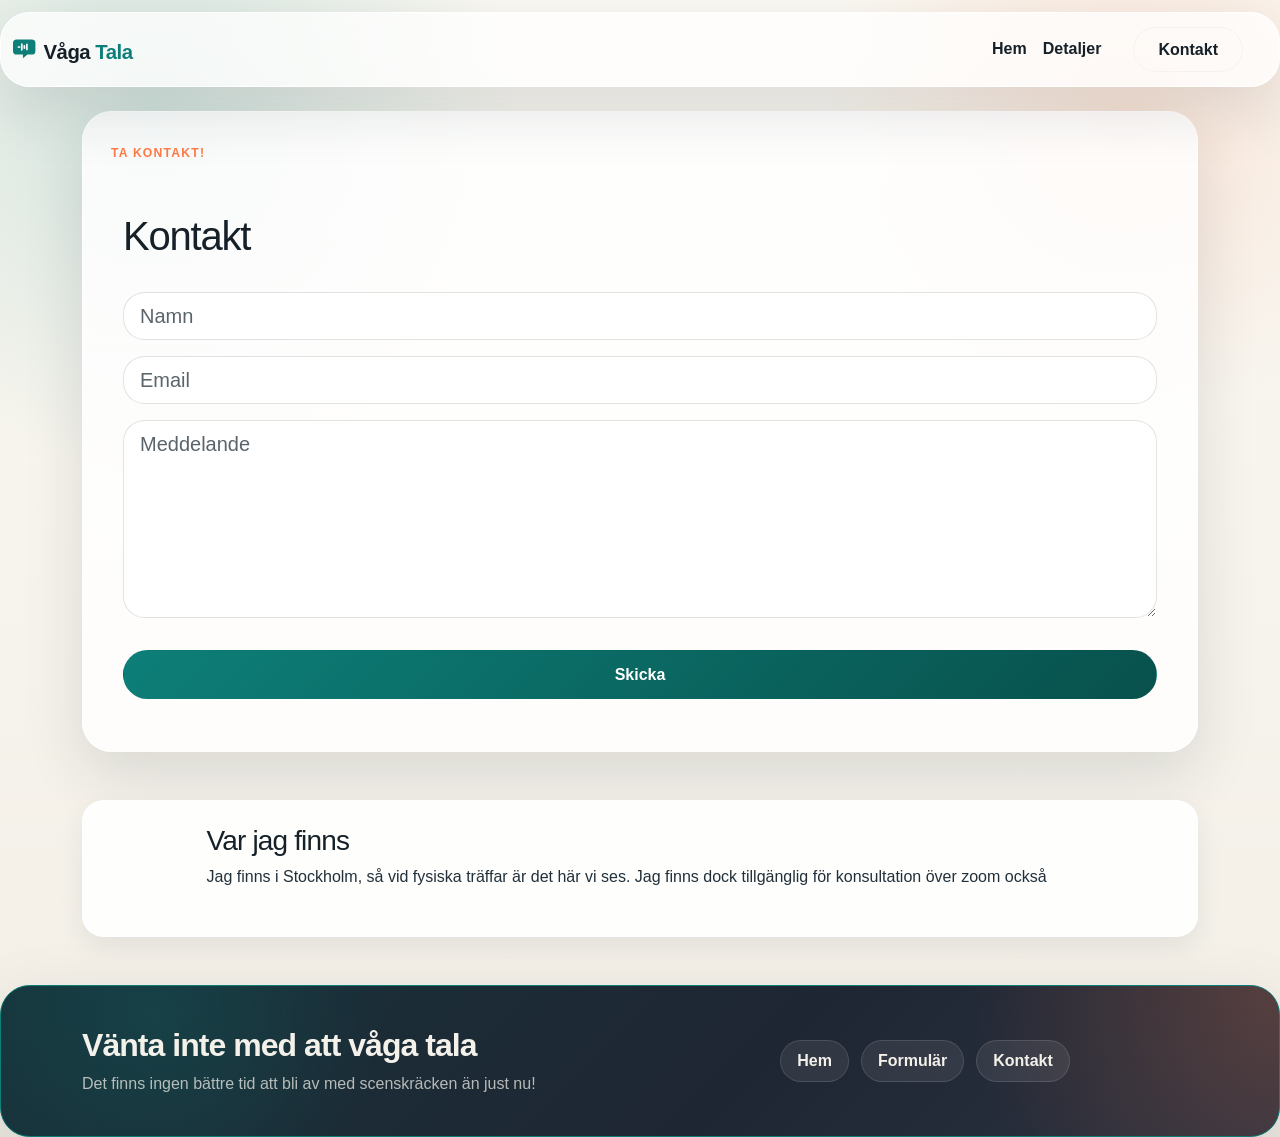
==== commit 3871f2d2: "Replace low-contrast brand mark with accessible logo Co-authored-by: Copilot <223556219+Copilot@user" ====
--- a/kontakt.html
+++ b/kontakt.html
@@ -21,7 +21,7 @@
 
 <body>
     <nav class="navbar navbar-expand-lg fixed-top gota-sticky-nav">
-        <div class="container-fluid"><a href="index.html"><img class="img-fluid" width="400" height="94" src="assets/img/vagatala_logo.png" style="width:160px;"></a><button class="navbar-toggler" data-bs-toggle="collapse" data-bs-target="#navcol-1" type="button"><span class="navbar-toggler-icon"></span></button>
+        <div class="container-fluid"><a href="index.html"><img class="img-fluid" width="220" height="54" src="assets/img/vagatala_logo.svg" alt="Våga Tala" style="width:160px;"></a><button class="navbar-toggler" data-bs-toggle="collapse" data-bs-target="#navcol-1" type="button"><span class="navbar-toggler-icon"></span></button>
             <div class="collapse navbar-collapse" id="navcol-1">
                 <ul class="navbar-nav ms-auto">
                     <li class="nav-item"><a class="nav-link fw-semibold" href="index.html">Hem</a></li>
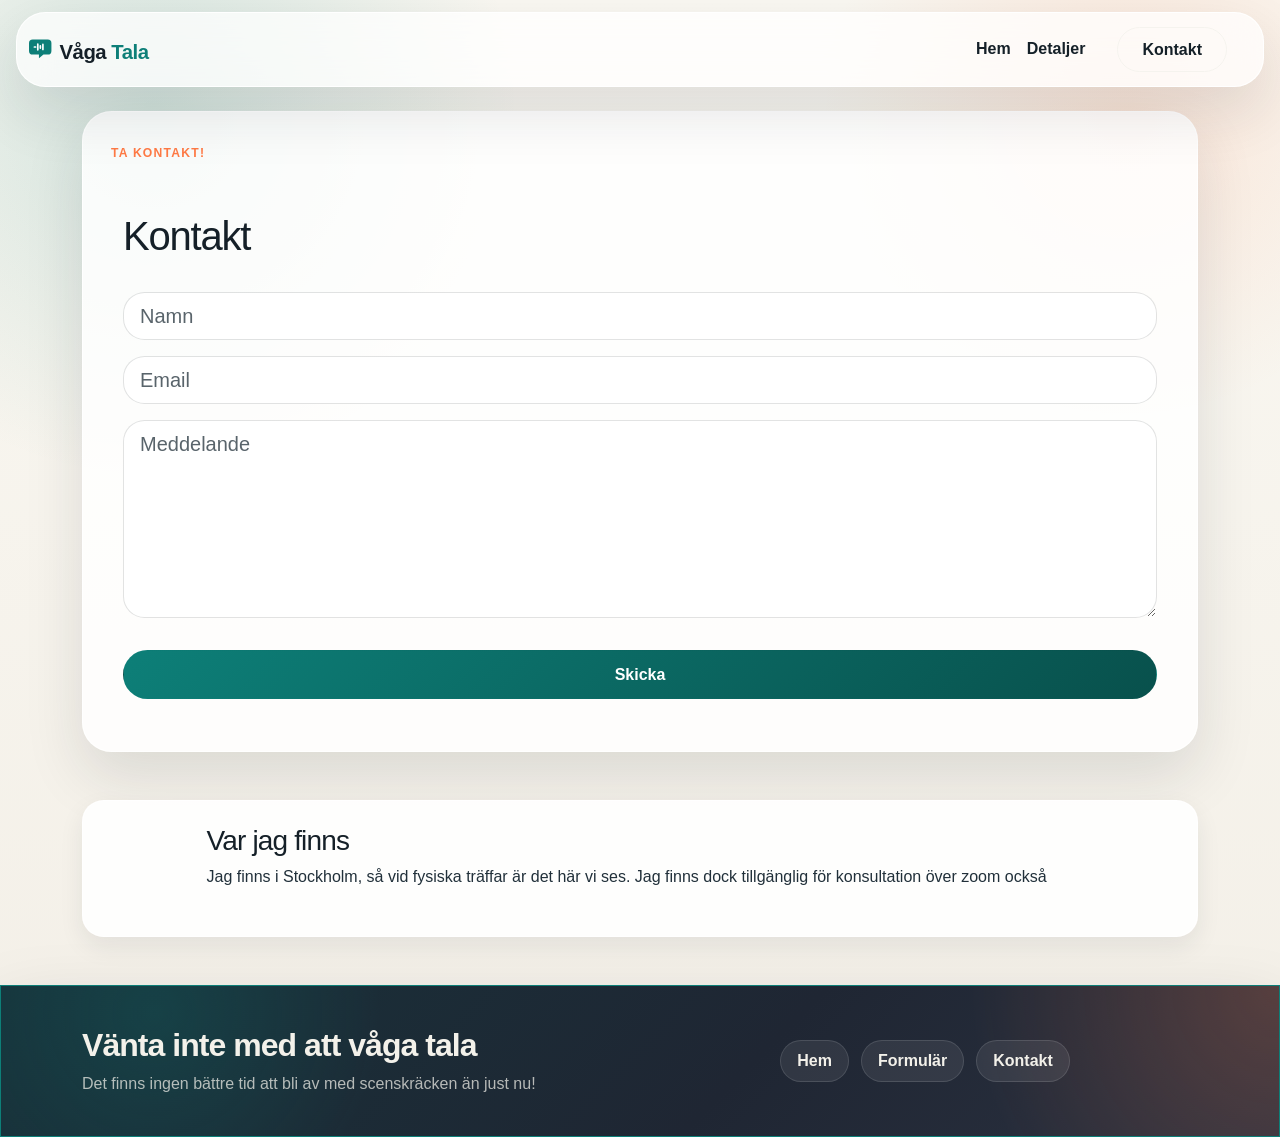
==== commit 44182ccd: "Use consistent site navigation and add article photo Co-authored-by: Copilot <223556219+Copilot@user" ====
--- a/kontakt.html
+++ b/kontakt.html
@@ -21,11 +21,11 @@
 
 <body>
     <nav class="navbar navbar-expand-lg fixed-top gota-sticky-nav">
-        <div class="container-fluid"><a href="index.html"><img class="img-fluid" width="220" height="54" src="assets/img/vagatala_logo.svg" alt="Våga Tala" style="width:160px;"></a><button class="navbar-toggler" data-bs-toggle="collapse" data-bs-target="#navcol-1" type="button"><span class="navbar-toggler-icon"></span></button>
+        <div class="container-fluid"><a href="index.html"><img class="img-fluid" width="220" height="54" src="assets/img/vagatala_logo.svg" alt="Våga Tala" style="width:160px;"></a><button class="navbar-toggler" data-bs-toggle="collapse" data-bs-target="#navcol-1" type="button" aria-controls="navcol-1" aria-expanded="false" aria-label="Visa meny"><span class="navbar-toggler-icon"></span></button>
             <div class="collapse navbar-collapse" id="navcol-1">
                 <ul class="navbar-nav ms-auto">
                     <li class="nav-item"><a class="nav-link fw-semibold" href="index.html">Hem</a></li>
-                    <li class="nav-item"><a class="nav-link fw-semibold" href="#approach">Detaljer</a></li>
+                    <li class="nav-item"><a class="nav-link fw-semibold" href="index.html#approach">Detaljer</a></li>
                     <li class="nav-item"><a class="btn btn-outline-light fw-semibold border rounded-pill border-light mx-4 px-4 nav-link" role="button" href="kontakt.html">Kontakt</a></li>
                 </ul>
             </div>
--- a/assets/css/gota.css
+++ b/assets/css/gota.css
@@ -15727,6 +15727,9 @@
   position: sticky;
   top: 12px;
   z-index: 1020;
+  width: min(1280px, calc(100% - 32px));
+  margin-right: auto;
+  margin-left: auto;
 }
 
 .navbar-brand {
@@ -16015,7 +16018,7 @@
 .gota-footer {
   margin-top: 1.5rem;
   padding: 2rem;
-  border-radius: 1.85rem;
+  border-radius: 0;
   background: radial-gradient(circle at top right, rgba(255, 122, 69, 0.22), transparent 24%), radial-gradient(circle at 12% 18%, rgba(13, 127, 120, 0.22), transparent 20%), linear-gradient(135deg, #17323a, #1f2633 58%, #2b3140 100%);
   border: 1px solid rgba(255, 255, 255, 0.08);
   box-shadow: 0 36px 80px rgba(24, 34, 45, 0.18);
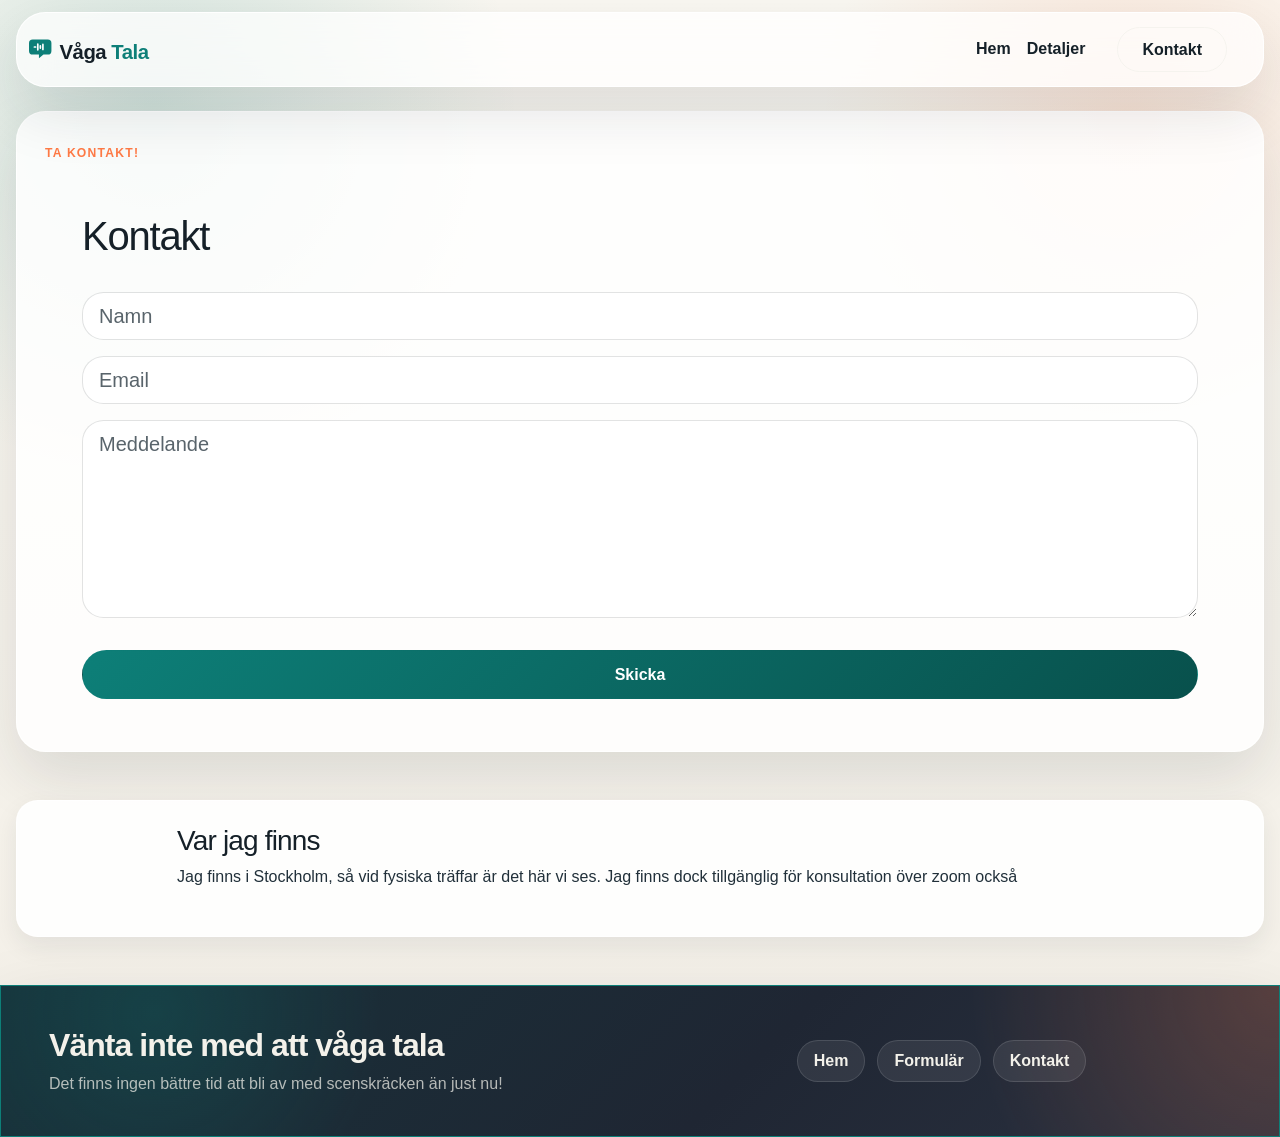
==== commit 3498722c: "Standardize page content container widths Co-authored-by: Copilot <223556219+Copilot@users.noreply.g" ====
--- a/kontakt.html
+++ b/kontakt.html
@@ -31,7 +31,7 @@
             </div>
         </div>
     </nav>
-    <div class="container">
+    <div class="container site-container">
         <header class="header showcase-section"><span class="showcase-subtitle">ta kontakt!</span>
             <div class="pt-5 pb-4" style="padding-top:120px;">
                 <div class="container-xl">
@@ -83,7 +83,7 @@
         </div>
     </section>
     <footer class="text-light bg-dark border-primary py-4 gota-footer">
-        <div class="container">
+        <div class="container site-container">
             <div class="row">
                 <div class="col-auto col-md-6">
                     <h2 class="mt-3 gota-footer-title">Vänta inte med att våga tala</h2>
--- a/assets/css/gota.css
+++ b/assets/css/gota.css
@@ -15727,7 +15727,19 @@
   position: sticky;
   top: 12px;
   z-index: 1020;
-  width: min(1280px, calc(100% - 32px));
+  width: min(var(--site-container-max-width), calc(100% - var(--site-container-gutter)));
+  margin-right: auto;
+  margin-left: auto;
+}
+
+:root {
+  --site-container-max-width: 1280px;
+  --site-container-gutter: 32px;
+}
+
+.site-container {
+  width: min(calc(var(--site-container-max-width) + 24px), calc(100% - 8px));
+  max-width: none;
   margin-right: auto;
   margin-left: auto;
 }
@@ -15872,7 +15884,7 @@
 }
 
 .showcase-shell {
-  width: min(1280px, 100% - 32px);
+  width: min(var(--site-container-max-width), calc(100% - var(--site-container-gutter)));
   margin: 0 auto;
   padding: 24px 0 72px;
 }
